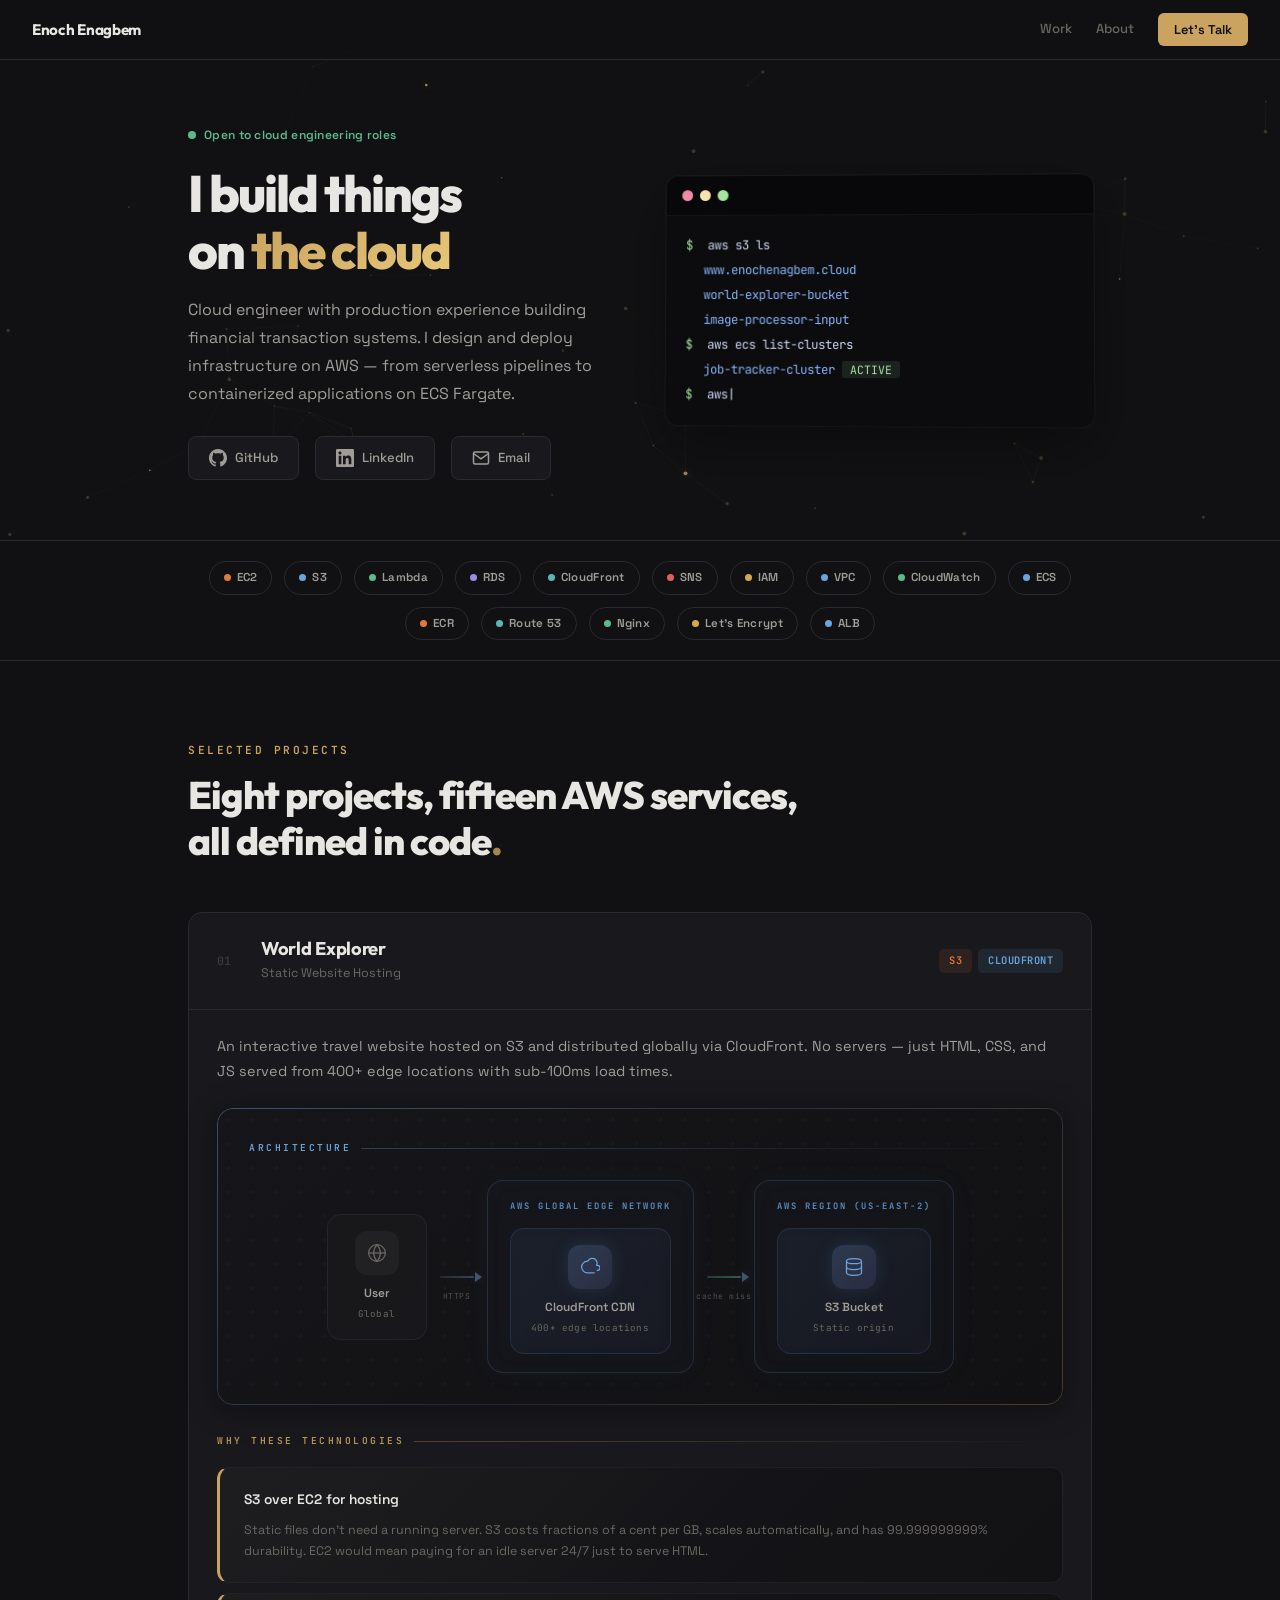
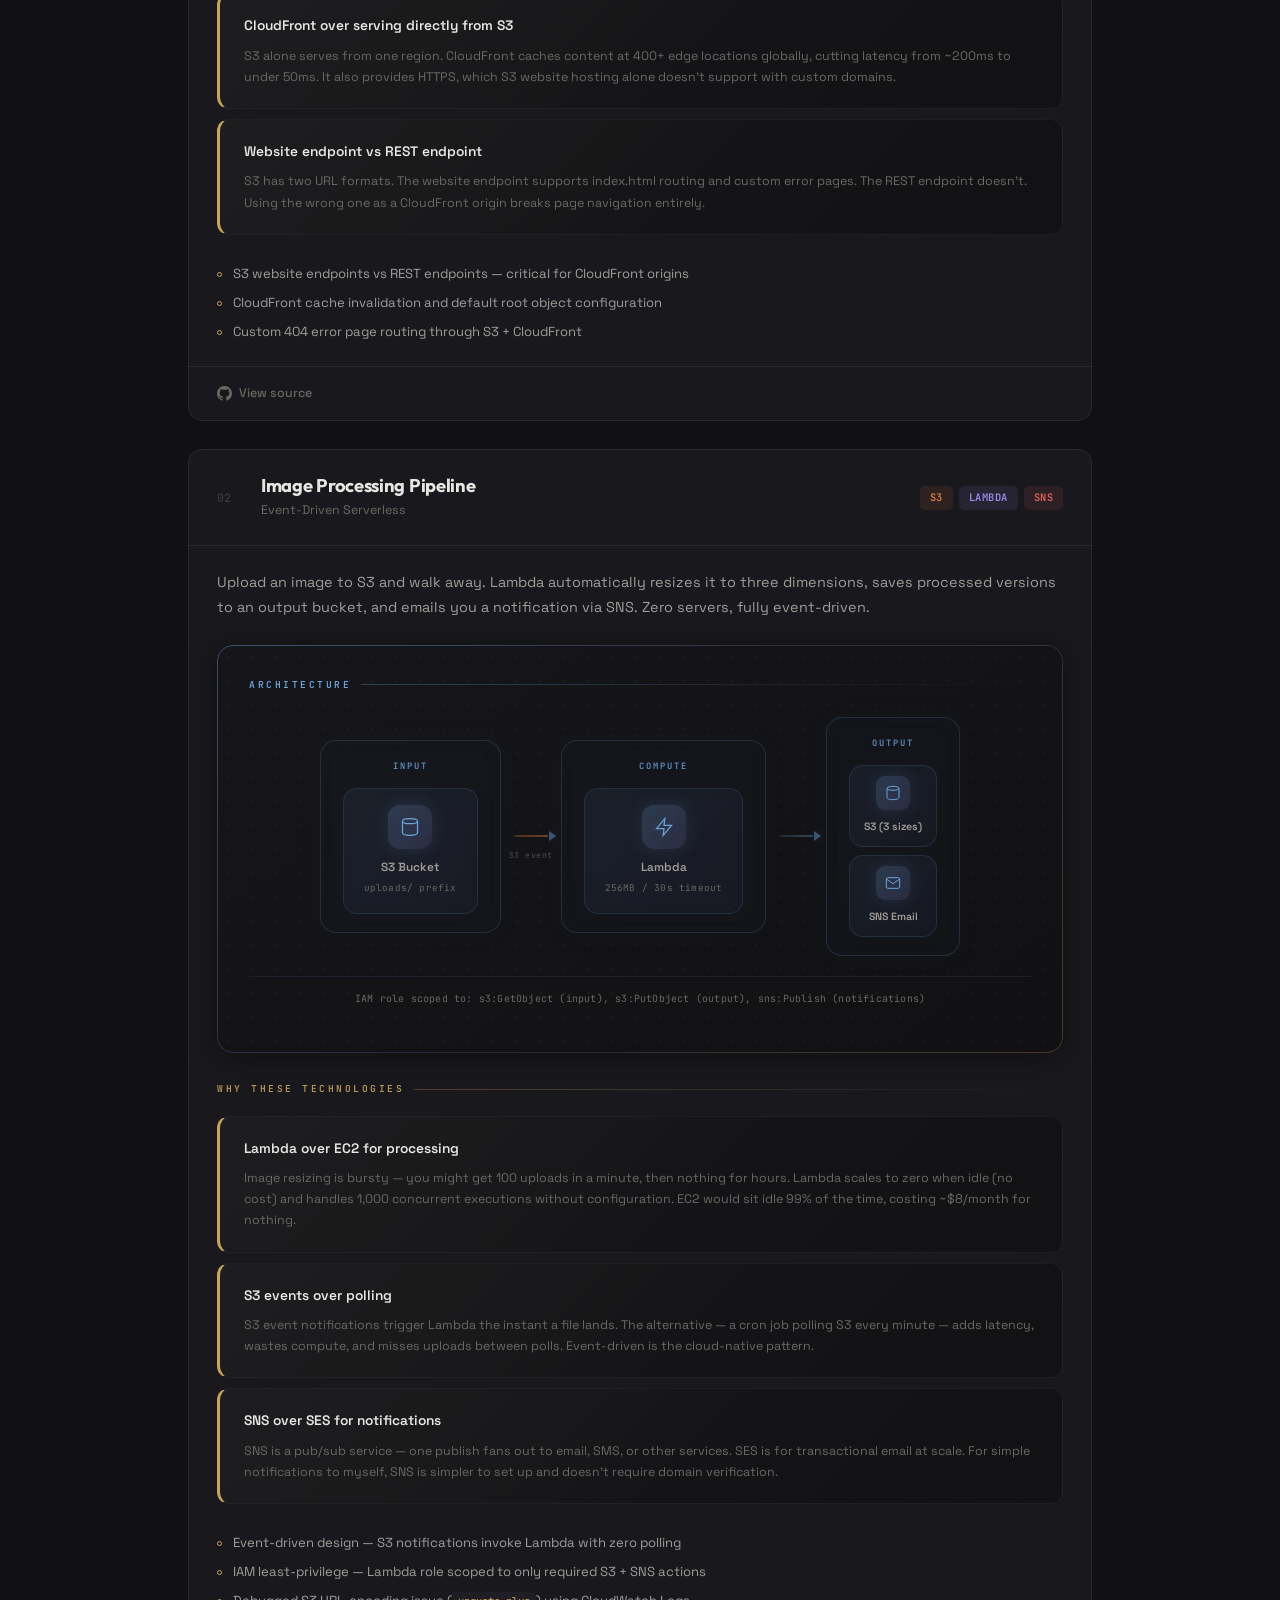
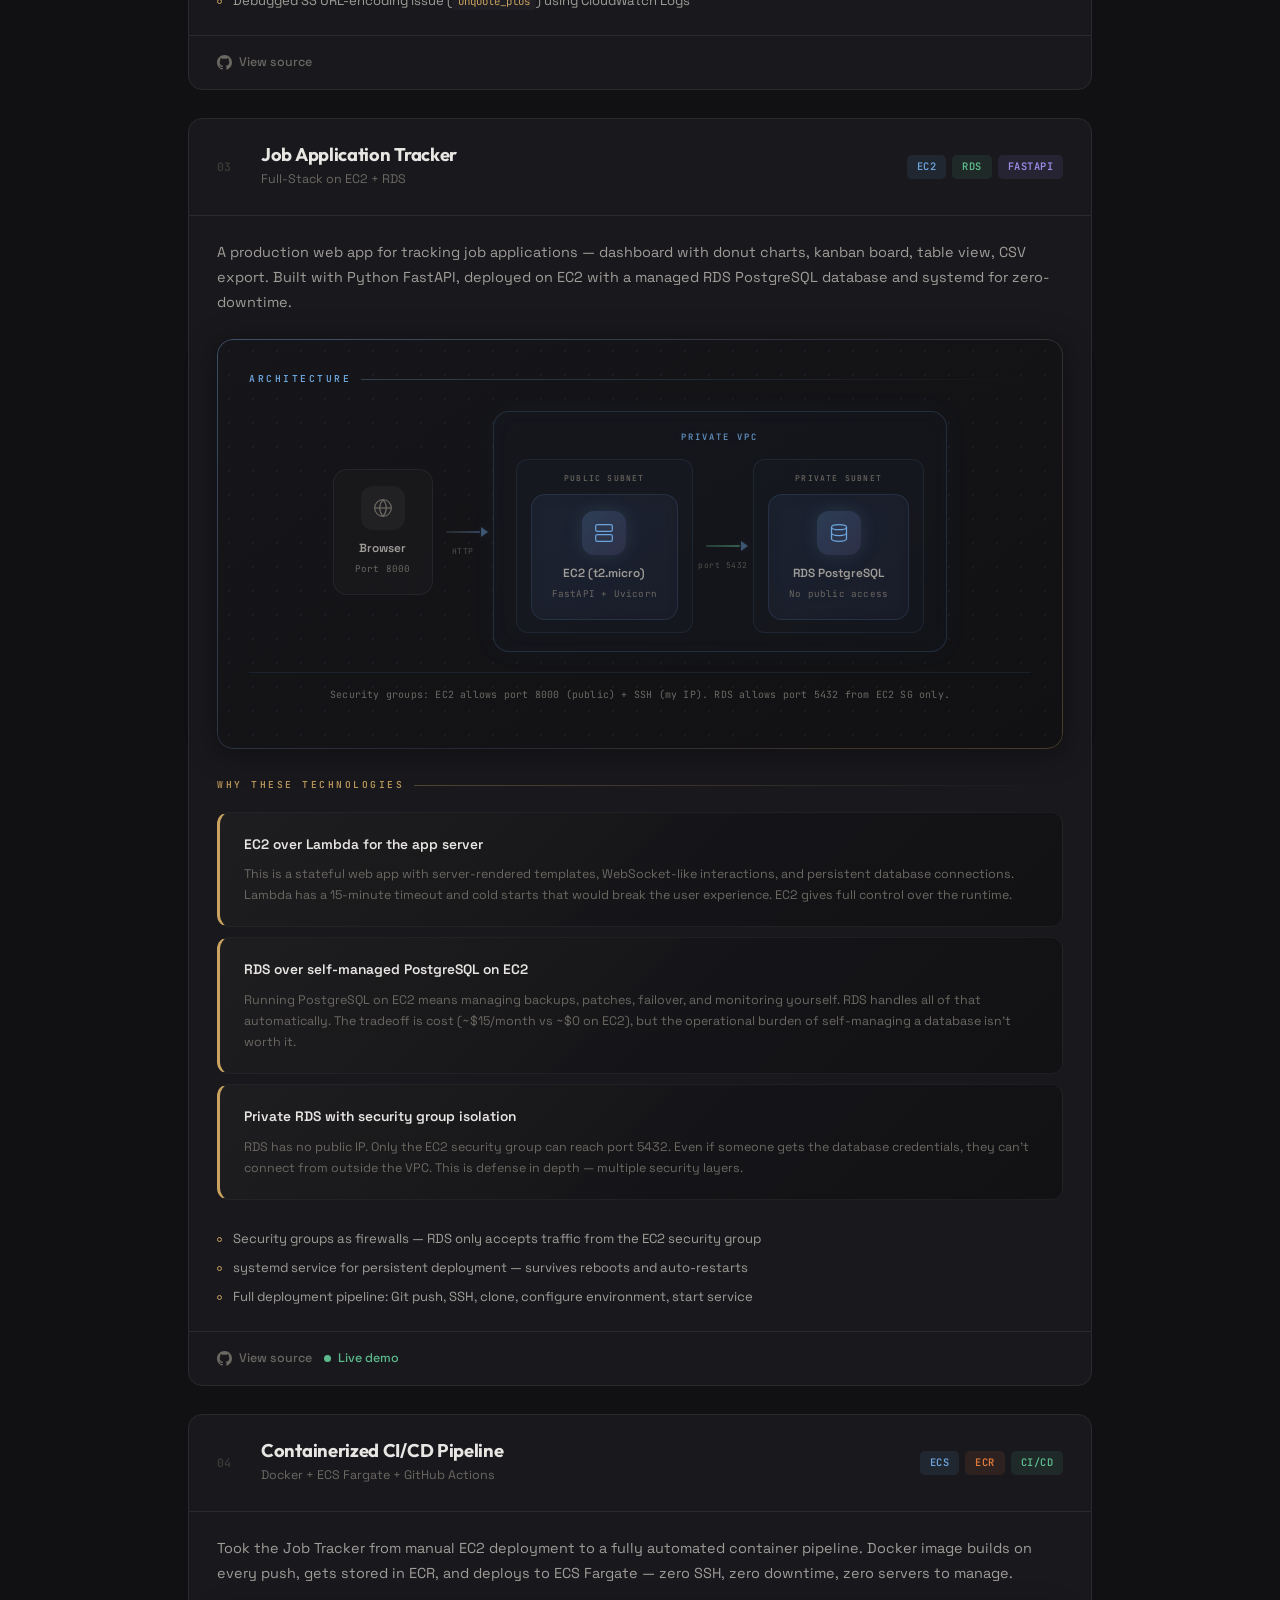
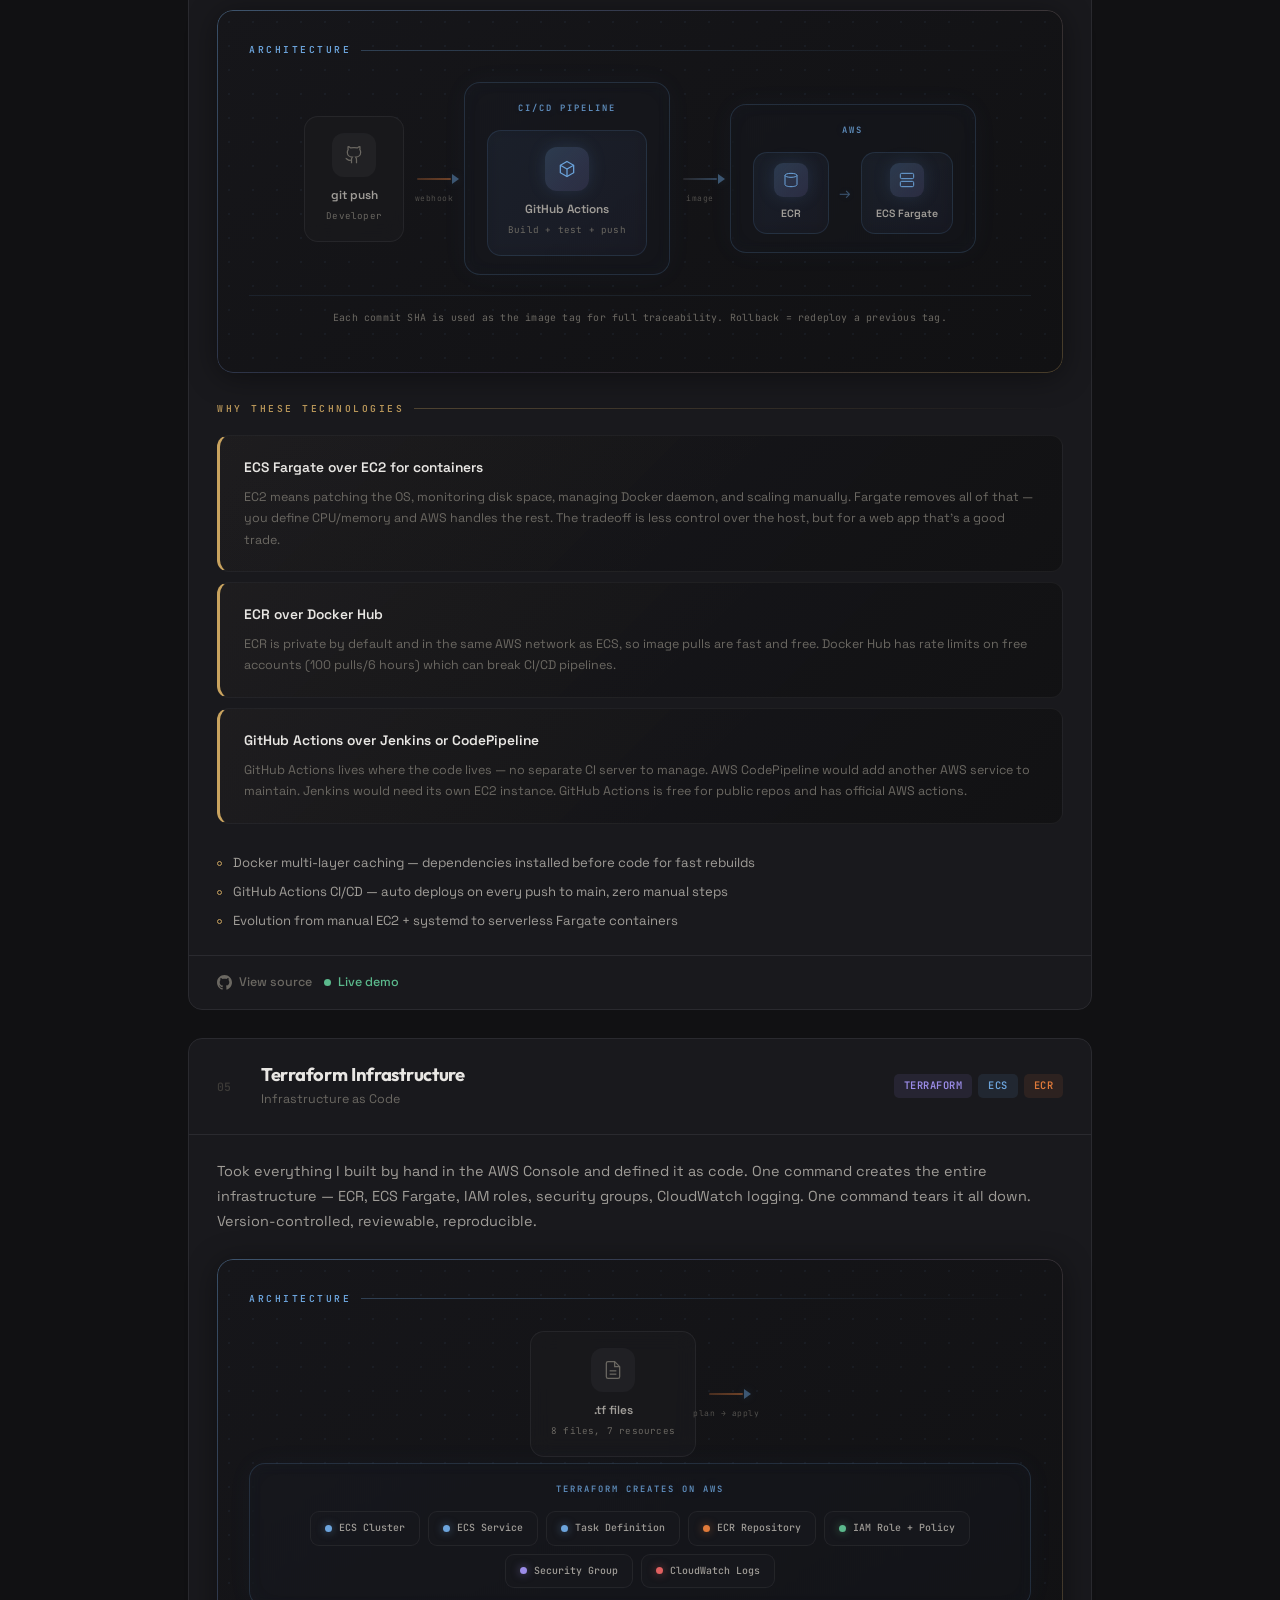
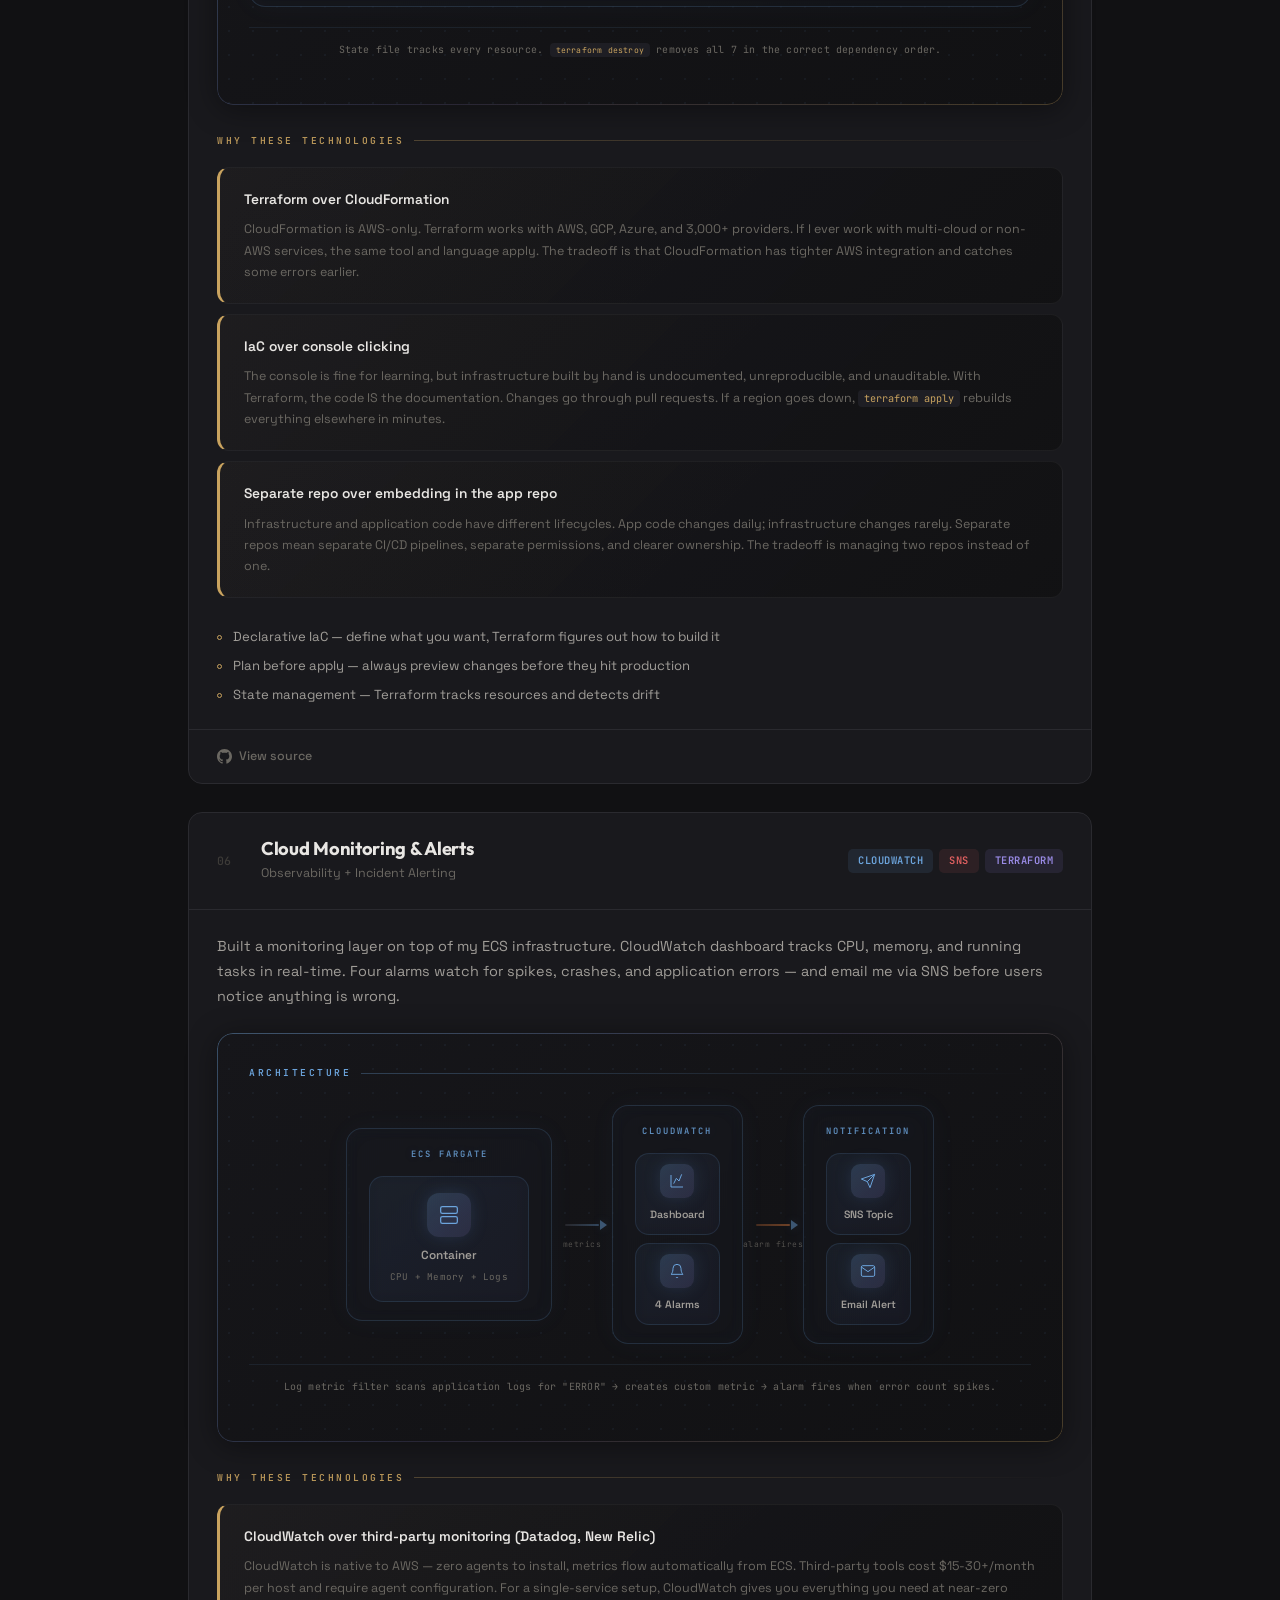
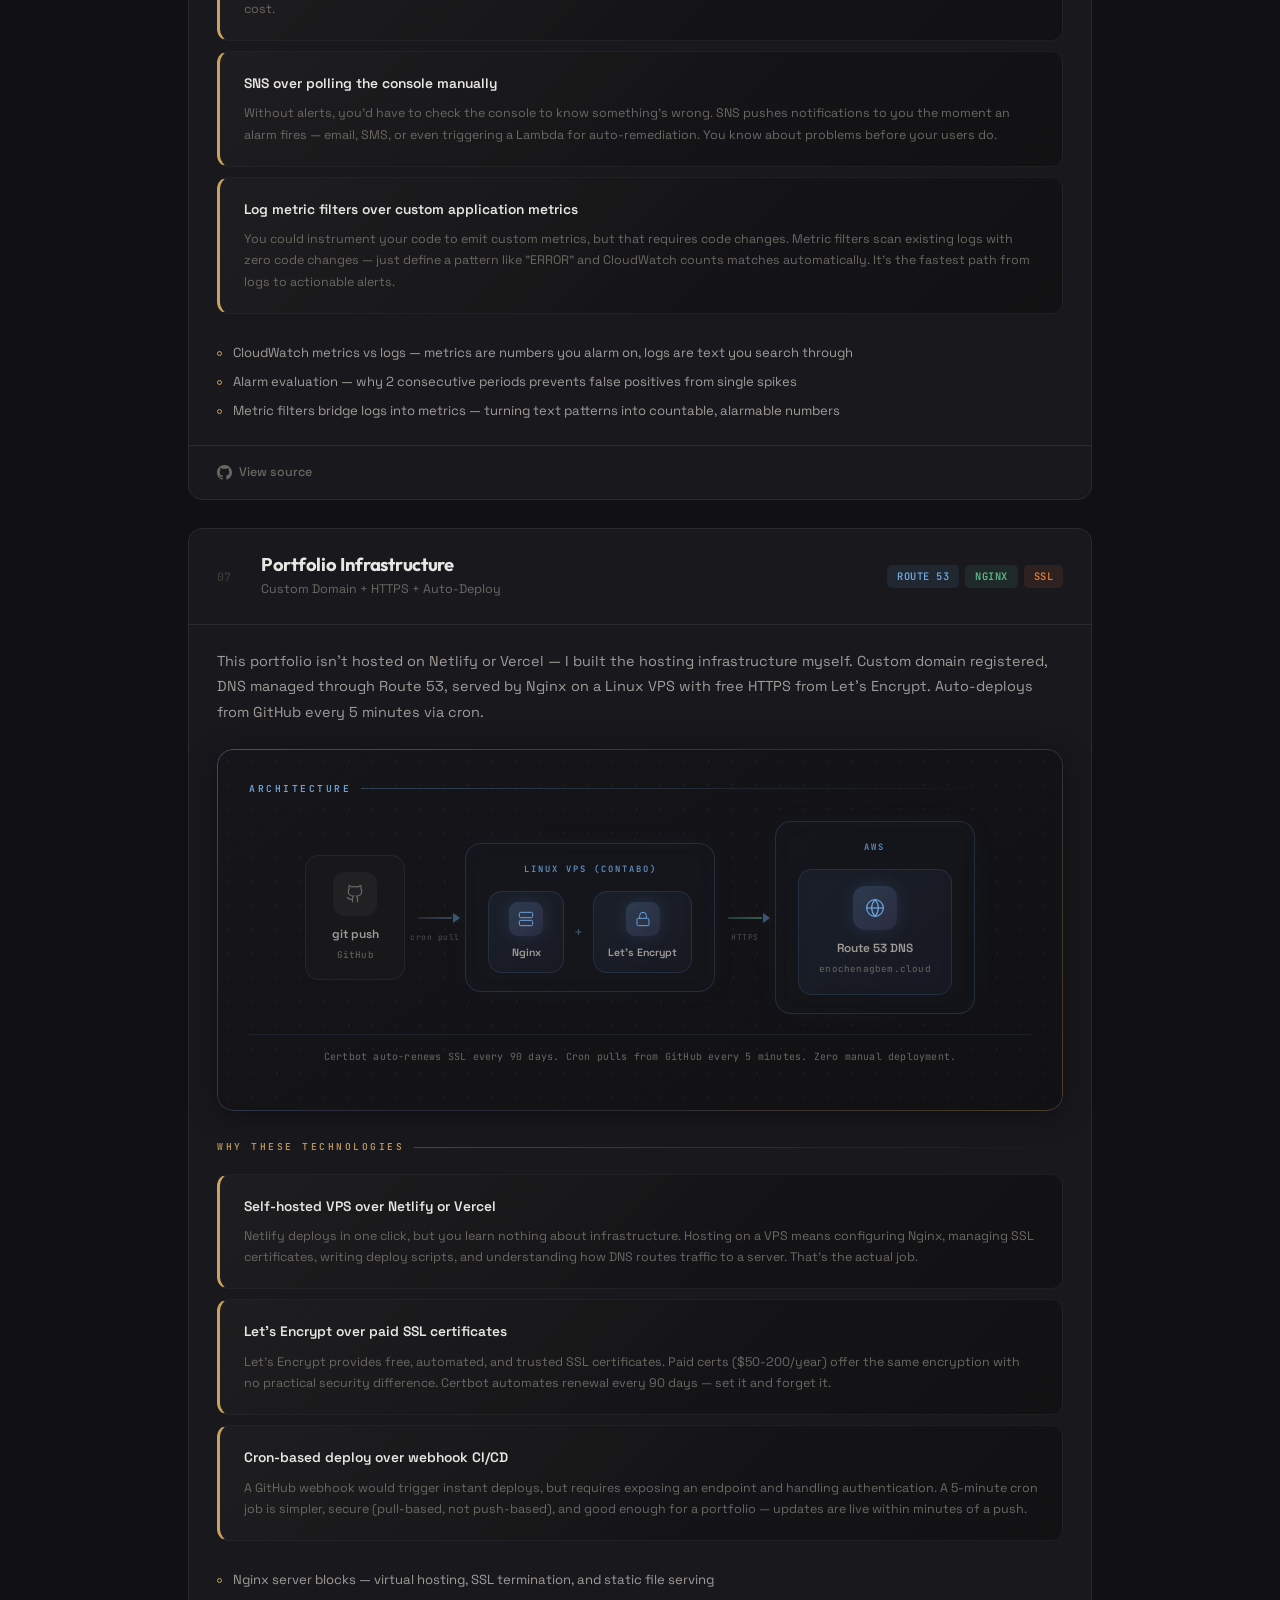
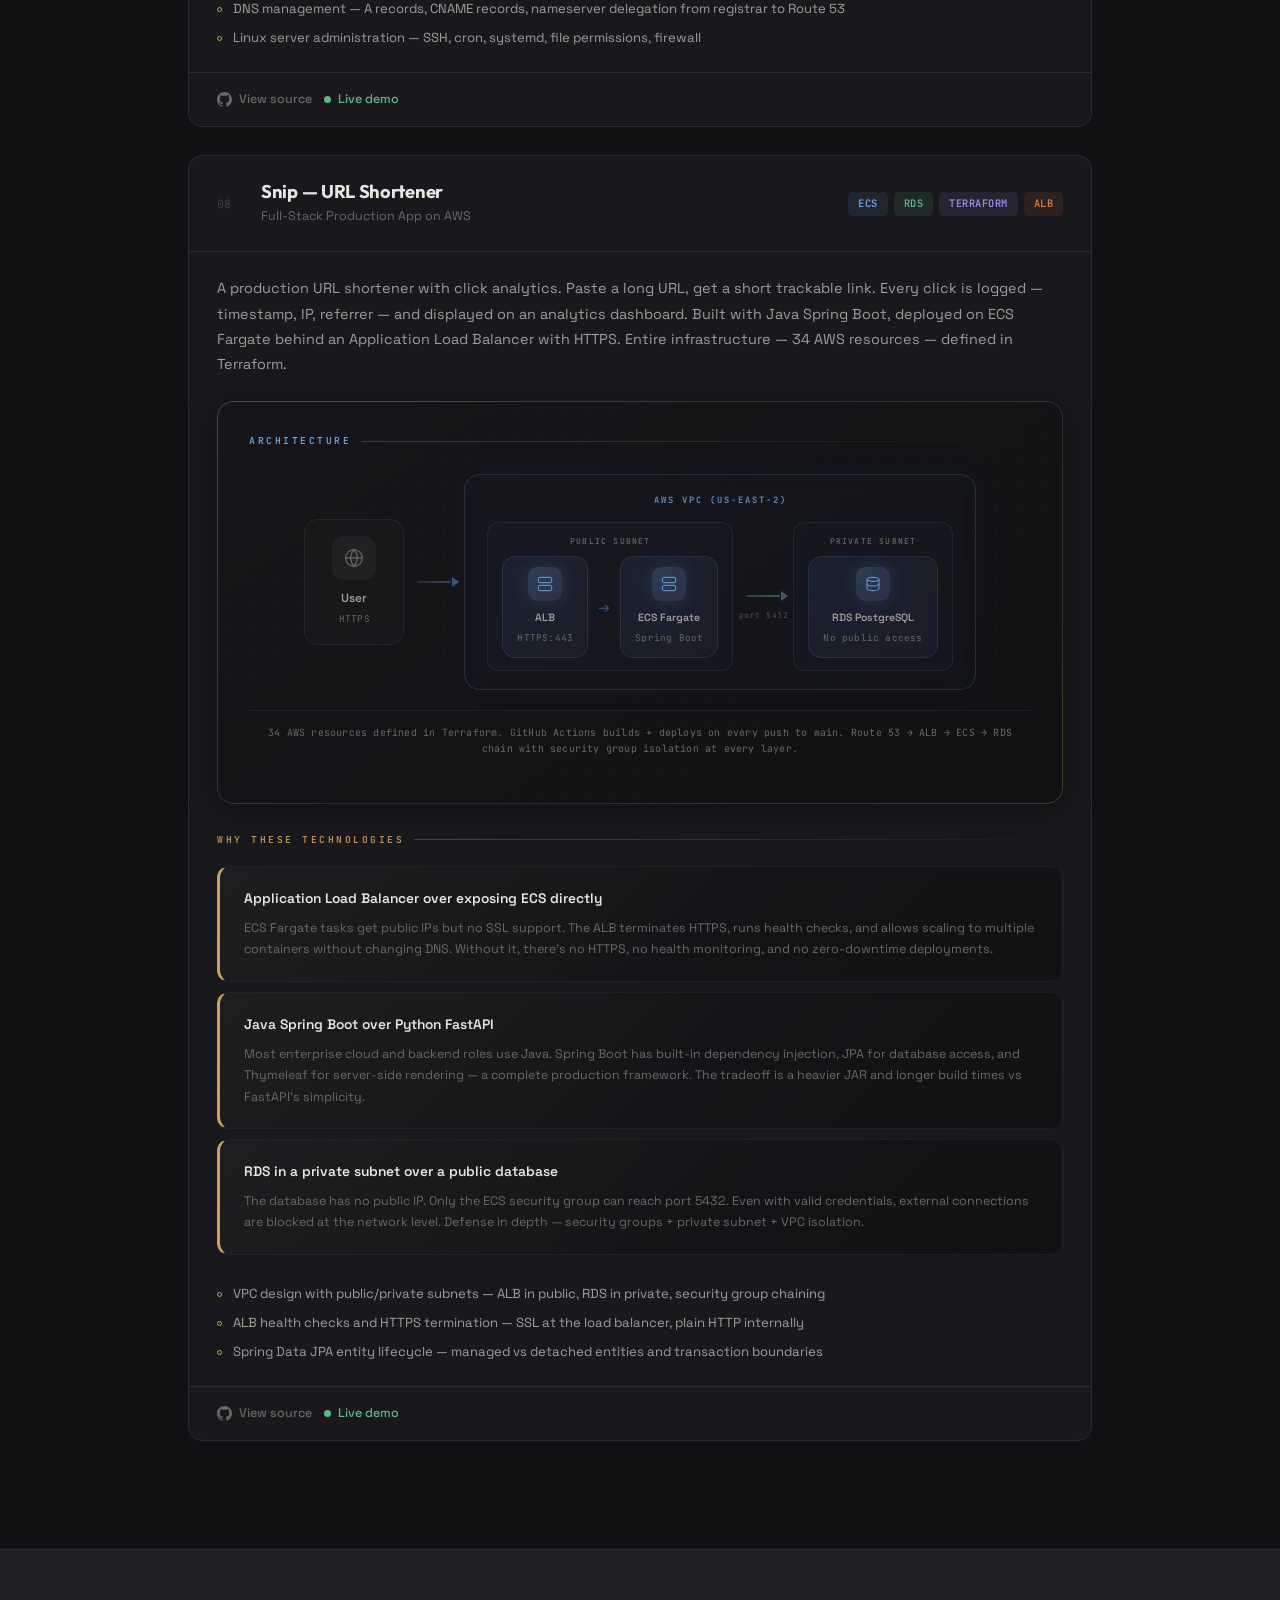
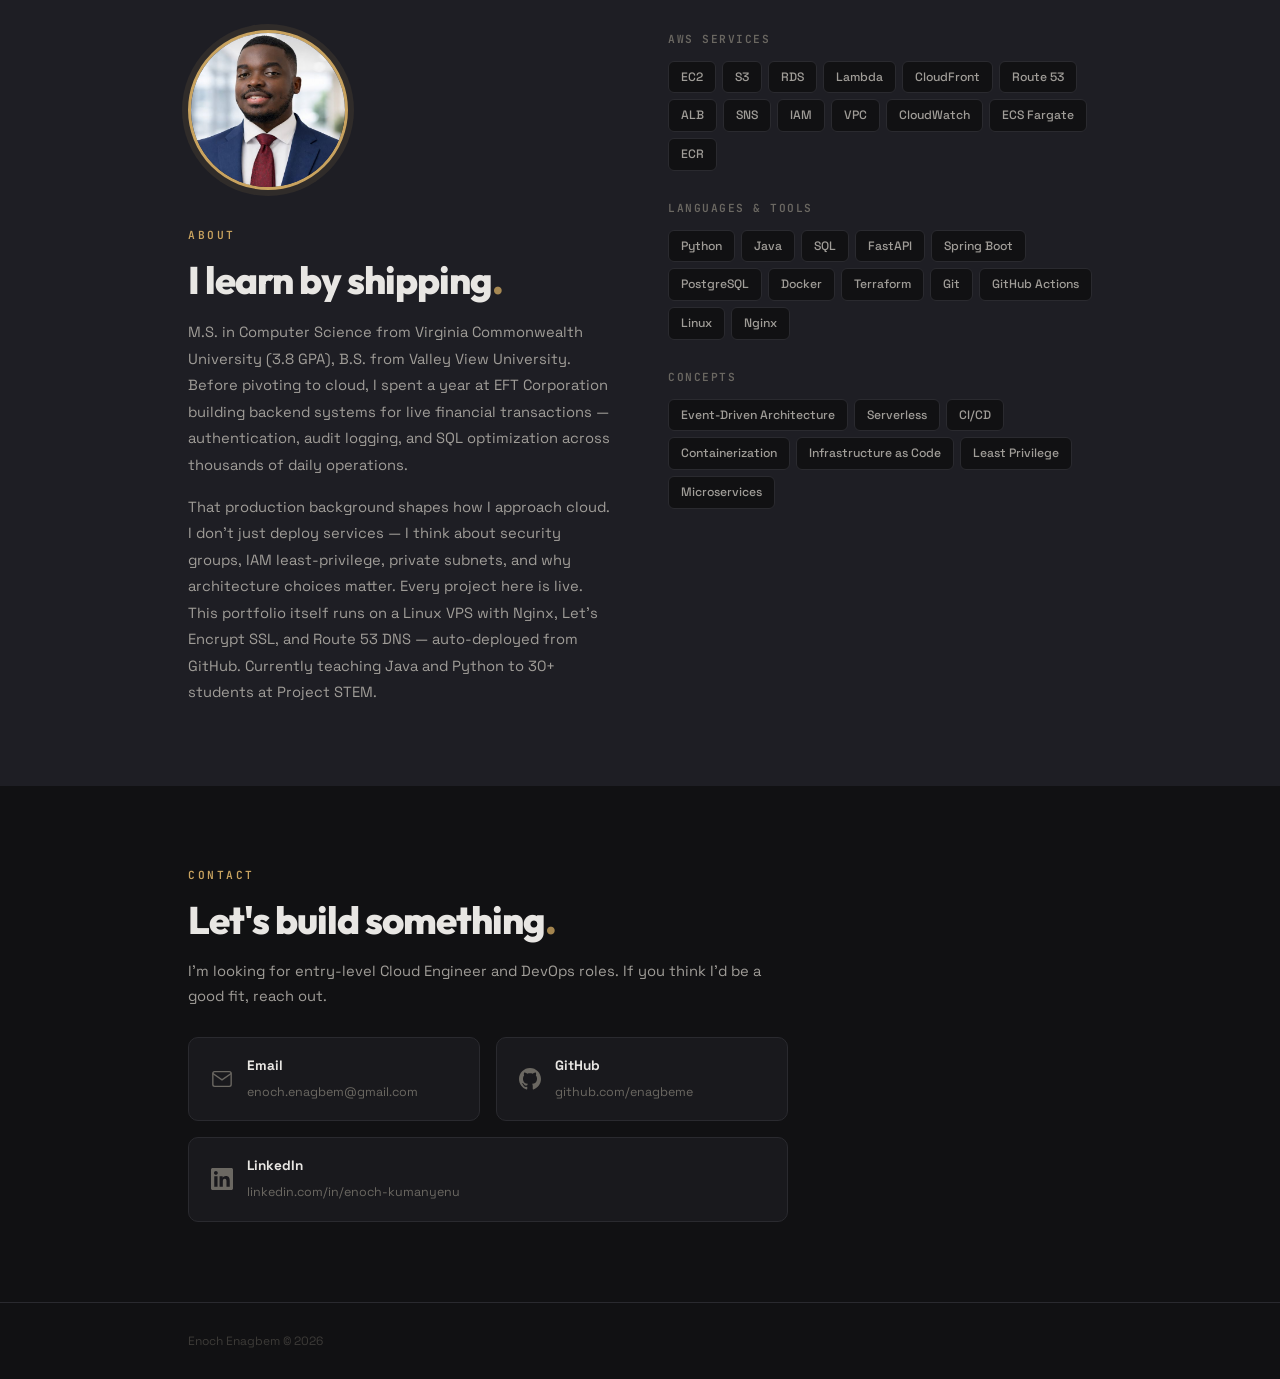
==== index.html @ d4c441e0 "Add Project 8: Snip URL Shortener with ALB, ECS, RDS, Terraform" ====
<!DOCTYPE html>
<html lang="en">
<head>
    <meta charset="UTF-8">
    <meta name="viewport" content="width=device-width, initial-scale=1.0">
    <title>Enoch Enagbem | Cloud Engineer</title>
    <link rel="preconnect" href="https://fonts.googleapis.com">
    <link href="https://fonts.googleapis.com/css2?family=Space+Grotesk:wght@400;500;600;700&family=Outfit:wght@300;400;500;600;700;800;900&family=JetBrains+Mono:wght@400;500&display=swap" rel="stylesheet">
    <link rel="stylesheet" href="css/style.css">
</head>
<body>

    <!-- Nav -->
    <nav class="nav">
        <a href="#" class="nav-name">Enoch Enagbem</a>
        <div class="nav-links">
            <a href="#work">Work</a>
            <a href="#about">About</a>
            <a href="#contact" class="nav-contact">Let's Talk</a>
        </div>
    </nav>

    <!-- Hero -->
    <section class="hero">
        <canvas id="particles"></canvas>
        <div class="hero-inner">
            <div class="hero-left">
                <div class="hero-tag">
                    <span class="pulse"></span>
                    Open to cloud engineering roles
                </div>
                <h1>I build things<br>on <span class="hero-accent">the cloud</span></h1>
                <p class="hero-desc">
                    Cloud engineer with production experience building financial
                    transaction systems. I design and deploy infrastructure on AWS —
                    from serverless pipelines to containerized applications on ECS Fargate.
                </p>
                <div class="hero-links">
                    <a href="https://github.com/enagbeme" target="_blank" class="hero-link">
                        <svg width="18" height="18" viewBox="0 0 24 24" fill="currentColor"><path d="M12 0c-6.626 0-12 5.373-12 12 0 5.302 3.438 9.8 8.207 11.387.599.111.793-.261.793-.577v-2.234c-3.338.726-4.033-1.416-4.033-1.416-.546-1.387-1.333-1.756-1.333-1.756-1.089-.745.083-.729.083-.729 1.205.084 1.839 1.237 1.839 1.237 1.07 1.834 2.807 1.304 3.492.997.107-.775.418-1.305.762-1.604-2.665-.305-5.467-1.334-5.467-5.931 0-1.311.469-2.381 1.236-3.221-.124-.303-.535-1.524.117-3.176 0 0 1.008-.322 3.301 1.23.957-.266 1.983-.399 3.003-.404 1.02.005 2.047.138 3.006.404 2.291-1.552 3.297-1.23 3.297-1.23.653 1.653.242 2.874.118 3.176.77.84 1.235 1.911 1.235 3.221 0 4.609-2.807 5.624-5.479 5.921.43.372.823 1.102.823 2.222v3.293c0 .319.192.694.801.576 4.765-1.589 8.199-6.086 8.199-11.386 0-6.627-5.373-12-12-12z"/></svg>
                        GitHub
                    </a>
                    <a href="https://linkedin.com/in/enoch-kumanyenu" target="_blank" class="hero-link">
                        <svg width="18" height="18" viewBox="0 0 24 24" fill="currentColor"><path d="M20.447 20.452h-3.554v-5.569c0-1.328-.027-3.037-1.852-3.037-1.853 0-2.136 1.445-2.136 2.939v5.667H9.351V9h3.414v1.561h.046c.477-.9 1.637-1.85 3.37-1.85 3.601 0 4.267 2.37 4.267 5.455v6.286zM5.337 7.433c-1.144 0-2.063-.926-2.063-2.065 0-1.138.92-2.063 2.063-2.063 1.14 0 2.064.925 2.064 2.063 0 1.139-.925 2.065-2.064 2.065zm1.782 13.019H3.555V9h3.564v11.452zM22.225 0H1.771C.792 0 0 .774 0 1.729v20.542C0 23.227.792 24 1.771 24h20.451C23.2 24 24 23.227 24 22.271V1.729C24 .774 23.2 0 22.222 0h.003z"/></svg>
                        LinkedIn
                    </a>
                    <a href="mailto:enoch.enagbem@gmail.com" class="hero-link">
                        <svg width="18" height="18" viewBox="0 0 24 24" fill="none" stroke="currentColor" stroke-width="2"><path d="M4 4h16c1.1 0 2 .9 2 2v12c0 1.1-.9 2-2 2H4c-1.1 0-2-.9-2-2V6c0-1.1.9-2 2-2z"/><polyline points="22,6 12,13 2,6"/></svg>
                        Email
                    </a>
                </div>
            </div>
            <div class="hero-right">
                <div class="terminal">
                    <div class="terminal-dots">
                        <span></span><span></span><span></span>
                    </div>
                    <div class="terminal-body">
                        <div class="term-line"><span class="term-prompt">$</span> aws s3 ls</div>
                        <div class="term-line out">www.enochenagbem.cloud</div>
                        <div class="term-line out">world-explorer-bucket</div>
                        <div class="term-line out">image-processor-input</div>
                        <div class="term-line"><span class="term-prompt">$</span> aws ecs list-clusters</div>
                        <div class="term-line out">job-tracker-cluster <span class="term-ok">ACTIVE</span></div>
                        <div class="term-line"><span class="term-prompt">$</span> aws route53 list-hosted-zones</div>
                        <div class="term-line out">enochenagbem.cloud <span class="term-ok">2 records</span></div>
                        <div class="term-line"><span class="term-prompt">$</span> <span class="term-cursor">_</span></div>
                    </div>
                </div>
            </div>
        </div>
    </section>

    <!-- Services strip -->
    <section class="services-strip">
        <div class="strip-inner">
            <div class="service-pill"><span class="pill-dot pill-orange"></span>EC2</div>
            <div class="service-pill"><span class="pill-dot pill-blue"></span>S3</div>
            <div class="service-pill"><span class="pill-dot pill-green"></span>Lambda</div>
            <div class="service-pill"><span class="pill-dot pill-purple"></span>RDS</div>
            <div class="service-pill"><span class="pill-dot pill-teal"></span>CloudFront</div>
            <div class="service-pill"><span class="pill-dot pill-red"></span>SNS</div>
            <div class="service-pill"><span class="pill-dot pill-amber"></span>IAM</div>
            <div class="service-pill"><span class="pill-dot pill-blue"></span>VPC</div>
            <div class="service-pill"><span class="pill-dot pill-green"></span>CloudWatch</div>
            <div class="service-pill"><span class="pill-dot pill-blue"></span>ECS</div>
            <div class="service-pill"><span class="pill-dot pill-orange"></span>ECR</div>
            <div class="service-pill"><span class="pill-dot pill-teal"></span>Route 53</div>
            <div class="service-pill"><span class="pill-dot pill-green"></span>Nginx</div>
            <div class="service-pill"><span class="pill-dot pill-amber"></span>Let's Encrypt</div>
            <div class="service-pill"><span class="pill-dot pill-blue"></span>ALB</div>
        </div>
    </section>

    <!-- Projects -->
    <section class="projects" id="work">
        <div class="container">
            <span class="overline">Selected Projects</span>
            <h2 class="sec-heading">Eight projects, fifteen AWS services,<br>all defined in code<span class="heading-dot">.</span></h2>

            <!-- Project 1 -->
            <article class="project">
                <div class="project-header">
                    <div class="project-num">01</div>
                    <div class="project-meta">
                        <h3>World Explorer</h3>
                        <p class="project-type">Static Website Hosting</p>
                    </div>
                    <div class="project-badges">
                        <span class="badge badge-orange">S3</span>
                        <span class="badge badge-blue">CloudFront</span>
                    </div>
                </div>
                <div class="project-body">
                    <p>An interactive travel website hosted on S3 and distributed globally via CloudFront. No servers — just HTML, CSS, and JS served from 400+ edge locations with sub-100ms load times.</p>
                    <div class="arch-box">
                        <div class="arch-label">Architecture</div>
                        <div class="arch-diagram">
                            <div class="arch-row">
                                <div class="arch-step">
                                    <div class="step-icon"><svg width="20" height="20" viewBox="0 0 24 24" fill="none" stroke="currentColor" stroke-width="1.5"><circle cx="12" cy="12" r="10"/><line x1="2" y1="12" x2="22" y2="12"/><path d="M12 2a15.3 15.3 0 014 10 15.3 15.3 0 01-4 10 15.3 15.3 0 01-4-10 15.3 15.3 0 014-10z"/></svg></div>
                                    <span>User</span>
                                    <small>Global</small>
                                </div>
                                <div class="arch-connector"><div class="connector-line"></div><div class="connector-arrow"></div><span class="connector-label">HTTPS</span></div>
                                <div class="arch-zone">
                                    <div class="zone-label">AWS Global Edge Network</div>
                                    <div class="arch-step step-aws">
                                        <div class="step-icon"><svg width="20" height="20" viewBox="0 0 24 24" fill="none" stroke="currentColor" stroke-width="1.5"><path d="M17.5 19H9a7 7 0 110-14h.5"/><path d="M9.5 5A5.5 5.5 0 0120 9.5V10h1a3 3 0 010 6h-1"/></svg></div>
                                        <span>CloudFront CDN</span>
                                        <small>400+ edge locations</small>
                                    </div>
                                </div>
                                <div class="arch-connector"><div class="connector-line connector-private"></div><div class="connector-arrow"></div><span class="connector-label">cache miss</span></div>
                                <div class="arch-zone">
                                    <div class="zone-label">AWS Region (us-east-2)</div>
                                    <div class="arch-step step-aws">
                                        <div class="step-icon"><svg width="20" height="20" viewBox="0 0 24 24" fill="none" stroke="currentColor" stroke-width="1.5"><ellipse cx="12" cy="5" rx="9" ry="3"/><path d="M21 12c0 1.66-4 3-9 3s-9-1.34-9-3"/><path d="M3 5v14c0 1.66 4 3 9 3s9-1.34 9-3V5"/></svg></div>
                                        <span>S3 Bucket</span>
                                        <small>Static origin</small>
                                    </div>
                                </div>
                            </div>
                        </div>
                    </div>
                    <div class="decisions">
                        <div class="decisions-label">Why these technologies</div>
                        <div class="decision">
                            <strong>S3 over EC2 for hosting</strong>
                            <p>Static files don't need a running server. S3 costs fractions of a cent per GB, scales automatically, and has 99.999999999% durability. EC2 would mean paying for an idle server 24/7 just to serve HTML.</p>
                        </div>
                        <div class="decision">
                            <strong>CloudFront over serving directly from S3</strong>
                            <p>S3 alone serves from one region. CloudFront caches content at 400+ edge locations globally, cutting latency from ~200ms to under 50ms. It also provides HTTPS, which S3 website hosting alone doesn't support with custom domains.</p>
                        </div>
                        <div class="decision">
                            <strong>Website endpoint vs REST endpoint</strong>
                            <p>S3 has two URL formats. The website endpoint supports index.html routing and custom error pages. The REST endpoint doesn't. Using the wrong one as a CloudFront origin breaks page navigation entirely.</p>
                        </div>
                    </div>
                    <div class="learnings">
                        <div class="learning">S3 website endpoints vs REST endpoints — critical for CloudFront origins</div>
                        <div class="learning">CloudFront cache invalidation and default root object configuration</div>
                        <div class="learning">Custom 404 error page routing through S3 + CloudFront</div>
                    </div>
                </div>
                <div class="project-footer">
                    <a href="https://github.com/enagbeme/world-explorer" target="_blank" class="proj-link">
                        <svg width="15" height="15" viewBox="0 0 24 24" fill="currentColor"><path d="M12 0c-6.626 0-12 5.373-12 12 0 5.302 3.438 9.8 8.207 11.387.599.111.793-.261.793-.577v-2.234c-3.338.726-4.033-1.416-4.033-1.416-.546-1.387-1.333-1.756-1.333-1.756-1.089-.745.083-.729.083-.729 1.205.084 1.839 1.237 1.839 1.237 1.07 1.834 2.807 1.304 3.492.997.107-.775.418-1.305.762-1.604-2.665-.305-5.467-1.334-5.467-5.931 0-1.311.469-2.381 1.236-3.221-.124-.303-.535-1.524.117-3.176 0 0 1.008-.322 3.301 1.23.957-.266 1.983-.399 3.003-.404 1.02.005 2.047.138 3.006.404 2.291-1.552 3.297-1.23 3.297-1.23.653 1.653.242 2.874.118 3.176.77.84 1.235 1.911 1.235 3.221 0 4.609-2.807 5.624-5.479 5.921.43.372.823 1.102.823 2.222v3.293c0 .319.192.694.801.576 4.765-1.589 8.199-6.086 8.199-11.386 0-6.627-5.373-12-12-12z"/></svg>
                        View source
                    </a>
                </div>
            </article>

            <!-- Project 2 -->
            <article class="project">
                <div class="project-header">
                    <div class="project-num">02</div>
                    <div class="project-meta">
                        <h3>Image Processing Pipeline</h3>
                        <p class="project-type">Event-Driven Serverless</p>
                    </div>
                    <div class="project-badges">
                        <span class="badge badge-orange">S3</span>
                        <span class="badge badge-purple">Lambda</span>
                        <span class="badge badge-red">SNS</span>
                    </div>
                </div>
                <div class="project-body">
                    <p>Upload an image to S3 and walk away. Lambda automatically resizes it to three dimensions, saves processed versions to an output bucket, and emails you a notification via SNS. Zero servers, fully event-driven.</p>
                    <div class="arch-box">
                        <div class="arch-label">Architecture</div>
                        <div class="arch-diagram">
                            <div class="arch-row">
                                <div class="arch-zone">
                                    <div class="zone-label">Input</div>
                                    <div class="arch-step step-aws">
                                        <div class="step-icon"><svg width="20" height="20" viewBox="0 0 24 24" fill="none" stroke="currentColor" stroke-width="1.5"><ellipse cx="12" cy="5" rx="9" ry="3"/><path d="M3 5v14c0 1.66 4 3 9 3s9-1.34 9-3V5"/></svg></div>
                                        <span>S3 Bucket</span>
                                        <small>uploads/ prefix</small>
                                    </div>
                                </div>
                                <div class="arch-connector"><div class="connector-line connector-event"></div><div class="connector-arrow"></div><span class="connector-label">S3 event</span></div>
                                <div class="arch-zone">
                                    <div class="zone-label">Compute</div>
                                    <div class="arch-step step-aws">
                                        <div class="step-icon"><svg width="20" height="20" viewBox="0 0 24 24" fill="none" stroke="currentColor" stroke-width="1.5"><polygon points="13 2 3 14 12 14 11 22 21 10 12 10 13 2"/></svg></div>
                                        <span>Lambda</span>
                                        <small>256MB / 30s timeout</small>
                                    </div>
                                </div>
                                <div class="arch-connector"><div class="connector-line"></div><div class="connector-arrow"></div></div>
                                <div class="arch-zone">
                                    <div class="zone-label">Output</div>
                                    <div class="arch-step-split">
                                        <div class="arch-step step-aws mini">
                                            <div class="step-icon"><svg width="16" height="16" viewBox="0 0 24 24" fill="none" stroke="currentColor" stroke-width="1.5"><ellipse cx="12" cy="5" rx="9" ry="3"/><path d="M3 5v14c0 1.66 4 3 9 3s9-1.34 9-3V5"/></svg></div>
                                            <span>S3 (3 sizes)</span>
                                        </div>
                                        <div class="arch-step step-aws mini">
                                            <div class="step-icon"><svg width="16" height="16" viewBox="0 0 24 24" fill="none" stroke="currentColor" stroke-width="1.5"><path d="M4 4h16c1.1 0 2 .9 2 2v12c0 1.1-.9 2-2 2H4c-1.1 0-2-.9-2-2V6c0-1.1.9-2 2-2z"/><polyline points="22,6 12,13 2,6"/></svg></div>
                                            <span>SNS Email</span>
                                        </div>
                                    </div>
                                </div>
                            </div>
                            <div class="arch-note">IAM role scoped to: s3:GetObject (input), s3:PutObject (output), sns:Publish (notifications)</div>
                        </div>
                    </div>
                    <div class="decisions">
                        <div class="decisions-label">Why these technologies</div>
                        <div class="decision">
                            <strong>Lambda over EC2 for processing</strong>
                            <p>Image resizing is bursty — you might get 100 uploads in a minute, then nothing for hours. Lambda scales to zero when idle (no cost) and handles 1,000 concurrent executions without configuration. EC2 would sit idle 99% of the time, costing ~$8/month for nothing.</p>
                        </div>
                        <div class="decision">
                            <strong>S3 events over polling</strong>
                            <p>S3 event notifications trigger Lambda the instant a file lands. The alternative — a cron job polling S3 every minute — adds latency, wastes compute, and misses uploads between polls. Event-driven is the cloud-native pattern.</p>
                        </div>
                        <div class="decision">
                            <strong>SNS over SES for notifications</strong>
                            <p>SNS is a pub/sub service — one publish fans out to email, SMS, or other services. SES is for transactional email at scale. For simple notifications to myself, SNS is simpler to set up and doesn't require domain verification.</p>
                        </div>
                    </div>
                    <div class="learnings">
                        <div class="learning">Event-driven design — S3 notifications invoke Lambda with zero polling</div>
                        <div class="learning">IAM least-privilege — Lambda role scoped to only required S3 + SNS actions</div>
                        <div class="learning">Debugged S3 URL-encoding issue (<code>unquote_plus</code>) using CloudWatch Logs</div>
                    </div>
                </div>
                <div class="project-footer">
                    <a href="https://github.com/enagbeme/lambda-image-processor" target="_blank" class="proj-link">
                        <svg width="15" height="15" viewBox="0 0 24 24" fill="currentColor"><path d="M12 0c-6.626 0-12 5.373-12 12 0 5.302 3.438 9.8 8.207 11.387.599.111.793-.261.793-.577v-2.234c-3.338.726-4.033-1.416-4.033-1.416-.546-1.387-1.333-1.756-1.333-1.756-1.089-.745.083-.729.083-.729 1.205.084 1.839 1.237 1.839 1.237 1.07 1.834 2.807 1.304 3.492.997.107-.775.418-1.305.762-1.604-2.665-.305-5.467-1.334-5.467-5.931 0-1.311.469-2.381 1.236-3.221-.124-.303-.535-1.524.117-3.176 0 0 1.008-.322 3.301 1.23.957-.266 1.983-.399 3.003-.404 1.02.005 2.047.138 3.006.404 2.291-1.552 3.297-1.23 3.297-1.23.653 1.653.242 2.874.118 3.176.77.84 1.235 1.911 1.235 3.221 0 4.609-2.807 5.624-5.479 5.921.43.372.823 1.102.823 2.222v3.293c0 .319.192.694.801.576 4.765-1.589 8.199-6.086 8.199-11.386 0-6.627-5.373-12-12-12z"/></svg>
                        View source
                    </a>
                </div>
            </article>

            <!-- Project 3 -->
            <article class="project">
                <div class="project-header">
                    <div class="project-num">03</div>
                    <div class="project-meta">
                        <h3>Job Application Tracker</h3>
                        <p class="project-type">Full-Stack on EC2 + RDS</p>
                    </div>
                    <div class="project-badges">
                        <span class="badge badge-blue">EC2</span>
                        <span class="badge badge-green">RDS</span>
                        <span class="badge badge-purple">FastAPI</span>
                    </div>
                </div>
                <div class="project-body">
                    <p>A production web app for tracking job applications — dashboard with donut charts, kanban board, table view, CSV export. Built with Python FastAPI, deployed on EC2 with a managed RDS PostgreSQL database and systemd for zero-downtime.</p>
                    <div class="arch-box">
                        <div class="arch-label">Architecture</div>
                        <div class="arch-diagram">
                            <div class="arch-row">
                                <div class="arch-step">
                                    <div class="step-icon"><svg width="20" height="20" viewBox="0 0 24 24" fill="none" stroke="currentColor" stroke-width="1.5"><circle cx="12" cy="12" r="10"/><line x1="2" y1="12" x2="22" y2="12"/><path d="M12 2a15.3 15.3 0 014 10 15.3 15.3 0 01-4 10 15.3 15.3 0 01-4-10 15.3 15.3 0 014-10z"/></svg></div>
                                    <span>Browser</span>
                                    <small>Port 8000</small>
                                </div>
                                <div class="arch-connector"><div class="connector-line"></div><div class="connector-arrow"></div><span class="connector-label">HTTP</span></div>
                                <div class="arch-zone">
                                    <div class="zone-label">Private VPC</div>
                                    <div class="arch-zone-row">
                                        <div class="arch-zone-inner">
                                            <div class="zone-label-sm">Public Subnet</div>
                                            <div class="arch-step step-aws">
                                                <div class="step-icon"><svg width="20" height="20" viewBox="0 0 24 24" fill="none" stroke="currentColor" stroke-width="1.5"><rect x="2" y="2" width="20" height="8" rx="2"/><rect x="2" y="14" width="20" height="8" rx="2"/><line x1="6" y1="6" x2="6.01" y2="6"/><line x1="6" y1="18" x2="6.01" y2="18"/></svg></div>
                                                <span>EC2 (t2.micro)</span>
                                                <small>FastAPI + Uvicorn</small>
                                            </div>
                                        </div>
                                        <div class="arch-connector"><div class="connector-line connector-private"></div><div class="connector-arrow"></div><span class="connector-label">port 5432</span></div>
                                        <div class="arch-zone-inner">
                                            <div class="zone-label-sm">Private Subnet</div>
                                            <div class="arch-step step-aws">
                                                <div class="step-icon"><svg width="20" height="20" viewBox="0 0 24 24" fill="none" stroke="currentColor" stroke-width="1.5"><ellipse cx="12" cy="5" rx="9" ry="3"/><path d="M21 12c0 1.66-4 3-9 3s-9-1.34-9-3"/><path d="M3 5v14c0 1.66 4 3 9 3s9-1.34 9-3V5"/></svg></div>
                                                <span>RDS PostgreSQL</span>
                                                <small>No public access</small>
                                            </div>
                                        </div>
                                    </div>
                                </div>
                            </div>
                            <div class="arch-note">Security groups: EC2 allows port 8000 (public) + SSH (my IP). RDS allows port 5432 from EC2 SG only.</div>
                        </div>
                    </div>
                    <div class="decisions">
                        <div class="decisions-label">Why these technologies</div>
                        <div class="decision">
                            <strong>EC2 over Lambda for the app server</strong>
                            <p>This is a stateful web app with server-rendered templates, WebSocket-like interactions, and persistent database connections. Lambda has a 15-minute timeout and cold starts that would break the user experience. EC2 gives full control over the runtime.</p>
                        </div>
                        <div class="decision">
                            <strong>RDS over self-managed PostgreSQL on EC2</strong>
                            <p>Running PostgreSQL on EC2 means managing backups, patches, failover, and monitoring yourself. RDS handles all of that automatically. The tradeoff is cost (~$15/month vs ~$0 on EC2), but the operational burden of self-managing a database isn't worth it.</p>
                        </div>
                        <div class="decision">
                            <strong>Private RDS with security group isolation</strong>
                            <p>RDS has no public IP. Only the EC2 security group can reach port 5432. Even if someone gets the database credentials, they can't connect from outside the VPC. This is defense in depth — multiple security layers.</p>
                        </div>
                    </div>
                    <div class="learnings">
                        <div class="learning">Security groups as firewalls — RDS only accepts traffic from the EC2 security group</div>
                        <div class="learning">systemd service for persistent deployment — survives reboots and auto-restarts</div>
                        <div class="learning">Full deployment pipeline: Git push, SSH, clone, configure environment, start service</div>
                    </div>
                </div>
                <div class="project-footer">
                    <a href="https://github.com/enagbeme/job-tracker" target="_blank" class="proj-link">
                        <svg width="15" height="15" viewBox="0 0 24 24" fill="currentColor"><path d="M12 0c-6.626 0-12 5.373-12 12 0 5.302 3.438 9.8 8.207 11.387.599.111.793-.261.793-.577v-2.234c-3.338.726-4.033-1.416-4.033-1.416-.546-1.387-1.333-1.756-1.333-1.756-1.089-.745.083-.729.083-.729 1.205.084 1.839 1.237 1.839 1.237 1.07 1.834 2.807 1.304 3.492.997.107-.775.418-1.305.762-1.604-2.665-.305-5.467-1.334-5.467-5.931 0-1.311.469-2.381 1.236-3.221-.124-.303-.535-1.524.117-3.176 0 0 1.008-.322 3.301 1.23.957-.266 1.983-.399 3.003-.404 1.02.005 2.047.138 3.006.404 2.291-1.552 3.297-1.23 3.297-1.23.653 1.653.242 2.874.118 3.176.77.84 1.235 1.911 1.235 3.221 0 4.609-2.807 5.624-5.479 5.921.43.372.823 1.102.823 2.222v3.293c0 .319.192.694.801.576 4.765-1.589 8.199-6.086 8.199-11.386 0-6.627-5.373-12-12-12z"/></svg>
                        View source
                    </a>
                    <a href="http://3.16.124.86:8000" target="_blank" class="proj-link live">
                        <span class="live-dot"></span>
                        Live demo
                    </a>
                </div>
            </article>

            <!-- Project 4 -->
            <article class="project">
                <div class="project-header">
                    <div class="project-num">04</div>
                    <div class="project-meta">
                        <h3>Containerized CI/CD Pipeline</h3>
                        <p class="project-type">Docker + ECS Fargate + GitHub Actions</p>
                    </div>
                    <div class="project-badges">
                        <span class="badge badge-blue">ECS</span>
                        <span class="badge badge-orange">ECR</span>
                        <span class="badge badge-green">CI/CD</span>
                    </div>
                </div>
                <div class="project-body">
                    <p>Took the Job Tracker from manual EC2 deployment to a fully automated container pipeline. Docker image builds on every push, gets stored in ECR, and deploys to ECS Fargate — zero SSH, zero downtime, zero servers to manage.</p>
                    <div class="arch-box">
                        <div class="arch-label">Architecture</div>
                        <div class="arch-diagram">
                            <div class="arch-row">
                                <div class="arch-step">
                                    <div class="step-icon"><svg width="20" height="20" viewBox="0 0 24 24" fill="none" stroke="currentColor" stroke-width="1.5"><path d="M15 22v-4a4.8 4.8 0 00-1-3.5c3 0 6-2 6-5.5.08-1.25-.27-2.48-1-3.5.28-1.15.28-2.35 0-3.5 0 0-1 0-3 1.5-2.64-.5-5.36-.5-8 0C6 2 5 2 5 2c-.3 1.15-.3 2.35 0 3.5A5.403 5.403 0 004 9c0 3.5 3 5.5 6 5.5-.39.49-.68 1.05-.85 1.65S8.93 17.38 9 18v4"/><path d="M9 18c-4.51 2-5-2-7-2"/></svg></div>
                                    <span>git push</span>
                                    <small>Developer</small>
                                </div>
                                <div class="arch-connector"><div class="connector-line connector-event"></div><div class="connector-arrow"></div><span class="connector-label">webhook</span></div>
                                <div class="arch-zone">
                                    <div class="zone-label">CI/CD Pipeline</div>
                                    <div class="arch-step step-aws">
                                        <div class="step-icon"><svg width="20" height="20" viewBox="0 0 24 24" fill="none" stroke="currentColor" stroke-width="1.5"><path d="M12 3l8 4.5v9L12 21l-8-4.5v-9L12 3z"/><path d="M12 12l8-4.5"/><path d="M12 12v9"/><path d="M12 12L4 7.5"/></svg></div>
                                        <span>GitHub Actions</span>
                                        <small>Build + test + push</small>
                                    </div>
                                </div>
                                <div class="arch-connector"><div class="connector-line"></div><div class="connector-arrow"></div><span class="connector-label">image</span></div>
                                <div class="arch-zone">
                                    <div class="zone-label">AWS</div>
                                    <div class="arch-zone-row">
                                        <div class="arch-step step-aws mini">
                                            <div class="step-icon"><svg width="16" height="16" viewBox="0 0 24 24" fill="none" stroke="currentColor" stroke-width="1.5"><ellipse cx="12" cy="5" rx="9" ry="3"/><path d="M3 5v14c0 1.66 4 3 9 3s9-1.34 9-3V5"/></svg></div>
                                            <span>ECR</span>
                                        </div>
                                        <div class="arch-connector-sm">&#8594;</div>
                                        <div class="arch-step step-aws mini">
                                            <div class="step-icon"><svg width="16" height="16" viewBox="0 0 24 24" fill="none" stroke="currentColor" stroke-width="1.5"><rect x="2" y="2" width="20" height="8" rx="2"/><rect x="2" y="14" width="20" height="8" rx="2"/><line x1="6" y1="6" x2="6.01" y2="6"/><line x1="6" y1="18" x2="6.01" y2="18"/></svg></div>
                                            <span>ECS Fargate</span>
                                        </div>
                                    </div>
                                </div>
                            </div>
                            <div class="arch-note">Each commit SHA is used as the image tag for full traceability. Rollback = redeploy a previous tag.</div>
                        </div>
                    </div>
                    <div class="decisions">
                        <div class="decisions-label">Why these technologies</div>
                        <div class="decision">
                            <strong>ECS Fargate over EC2 for containers</strong>
                            <p>EC2 means patching the OS, monitoring disk space, managing Docker daemon, and scaling manually. Fargate removes all of that — you define CPU/memory and AWS handles the rest. The tradeoff is less control over the host, but for a web app that's a good trade.</p>
                        </div>
                        <div class="decision">
                            <strong>ECR over Docker Hub</strong>
                            <p>ECR is private by default and in the same AWS network as ECS, so image pulls are fast and free. Docker Hub has rate limits on free accounts (100 pulls/6 hours) which can break CI/CD pipelines.</p>
                        </div>
                        <div class="decision">
                            <strong>GitHub Actions over Jenkins or CodePipeline</strong>
                            <p>GitHub Actions lives where the code lives — no separate CI server to manage. AWS CodePipeline would add another AWS service to maintain. Jenkins would need its own EC2 instance. GitHub Actions is free for public repos and has official AWS actions.</p>
                        </div>
                    </div>
                    <div class="learnings">
                        <div class="learning">Docker multi-layer caching — dependencies installed before code for fast rebuilds</div>
                        <div class="learning">GitHub Actions CI/CD — auto deploys on every push to main, zero manual steps</div>
                        <div class="learning">Evolution from manual EC2 + systemd to serverless Fargate containers</div>
                    </div>
                </div>
                <div class="project-footer">
                    <a href="https://github.com/enagbeme/job-tracker" target="_blank" class="proj-link">
                        <svg width="15" height="15" viewBox="0 0 24 24" fill="currentColor"><path d="M12 0c-6.626 0-12 5.373-12 12 0 5.302 3.438 9.8 8.207 11.387.599.111.793-.261.793-.577v-2.234c-3.338.726-4.033-1.416-4.033-1.416-.546-1.387-1.333-1.756-1.333-1.756-1.089-.745.083-.729.083-.729 1.205.084 1.839 1.237 1.839 1.237 1.07 1.834 2.807 1.304 3.492.997.107-.775.418-1.305.762-1.604-2.665-.305-5.467-1.334-5.467-5.931 0-1.311.469-2.381 1.236-3.221-.124-.303-.535-1.524.117-3.176 0 0 1.008-.322 3.301 1.23.957-.266 1.983-.399 3.003-.404 1.02.005 2.047.138 3.006.404 2.291-1.552 3.297-1.23 3.297-1.23.653 1.653.242 2.874.118 3.176.77.84 1.235 1.911 1.235 3.221 0 4.609-2.807 5.624-5.479 5.921.43.372.823 1.102.823 2.222v3.293c0 .319.192.694.801.576 4.765-1.589 8.199-6.086 8.199-11.386 0-6.627-5.373-12-12-12z"/></svg>
                        View source
                    </a>
                    <a href="http://3.144.48.59:8000" target="_blank" class="proj-link live">
                        <span class="live-dot"></span>
                        Live demo
                    </a>
                </div>
            </article>

            <!-- Project 5 -->
            <article class="project">
                <div class="project-header">
                    <div class="project-num">05</div>
                    <div class="project-meta">
                        <h3>Terraform Infrastructure</h3>
                        <p class="project-type">Infrastructure as Code</p>
                    </div>
                    <div class="project-badges">
                        <span class="badge badge-purple">Terraform</span>
                        <span class="badge badge-blue">ECS</span>
                        <span class="badge badge-orange">ECR</span>
                    </div>
                </div>
                <div class="project-body">
                    <p>Took everything I built by hand in the AWS Console and defined it as code. One command creates the entire infrastructure — ECR, ECS Fargate, IAM roles, security groups, CloudWatch logging. One command tears it all down. Version-controlled, reviewable, reproducible.</p>
                    <div class="arch-box">
                        <div class="arch-label">Architecture</div>
                        <div class="arch-diagram">
                            <div class="arch-row">
                                <div class="arch-step">
                                    <div class="step-icon"><svg width="20" height="20" viewBox="0 0 24 24" fill="none" stroke="currentColor" stroke-width="1.5"><path d="M14 2H6a2 2 0 00-2 2v16a2 2 0 002 2h12a2 2 0 002-2V8z"/><polyline points="14 2 14 8 20 8"/><line x1="16" y1="13" x2="8" y2="13"/><line x1="16" y1="17" x2="8" y2="17"/></svg></div>
                                    <span>.tf files</span>
                                    <small>8 files, 7 resources</small>
                                </div>
                                <div class="arch-connector"><div class="connector-line connector-event"></div><div class="connector-arrow"></div><span class="connector-label">plan &rarr; apply</span></div>
                                <div class="arch-zone">
                                    <div class="zone-label">Terraform creates on AWS</div>
                                    <div class="arch-resource-grid">
                                        <div class="resource-item"><span class="resource-dot resource-blue"></span>ECS Cluster</div>
                                        <div class="resource-item"><span class="resource-dot resource-blue"></span>ECS Service</div>
                                        <div class="resource-item"><span class="resource-dot resource-blue"></span>Task Definition</div>
                                        <div class="resource-item"><span class="resource-dot resource-orange"></span>ECR Repository</div>
                                        <div class="resource-item"><span class="resource-dot resource-green"></span>IAM Role + Policy</div>
                                        <div class="resource-item"><span class="resource-dot resource-purple"></span>Security Group</div>
                                        <div class="resource-item"><span class="resource-dot resource-red"></span>CloudWatch Logs</div>
                                    </div>
                                </div>
                            </div>
                            <div class="arch-note">State file tracks every resource. <code>terraform destroy</code> removes all 7 in the correct dependency order.</div>
                        </div>
                    </div>
                    <div class="decisions">
                        <div class="decisions-label">Why these technologies</div>
                        <div class="decision">
                            <strong>Terraform over CloudFormation</strong>
                            <p>CloudFormation is AWS-only. Terraform works with AWS, GCP, Azure, and 3,000+ providers. If I ever work with multi-cloud or non-AWS services, the same tool and language apply. The tradeoff is that CloudFormation has tighter AWS integration and catches some errors earlier.</p>
                        </div>
                        <div class="decision">
                            <strong>IaC over console clicking</strong>
                            <p>The console is fine for learning, but infrastructure built by hand is undocumented, unreproducible, and unauditable. With Terraform, the code IS the documentation. Changes go through pull requests. If a region goes down, <code>terraform apply</code> rebuilds everything elsewhere in minutes.</p>
                        </div>
                        <div class="decision">
                            <strong>Separate repo over embedding in the app repo</strong>
                            <p>Infrastructure and application code have different lifecycles. App code changes daily; infrastructure changes rarely. Separate repos mean separate CI/CD pipelines, separate permissions, and clearer ownership. The tradeoff is managing two repos instead of one.</p>
                        </div>
                    </div>
                    <div class="learnings">
                        <div class="learning">Declarative IaC — define what you want, Terraform figures out how to build it</div>
                        <div class="learning">Plan before apply — always preview changes before they hit production</div>
                        <div class="learning">State management — Terraform tracks resources and detects drift</div>
                    </div>
                </div>
                <div class="project-footer">
                    <a href="https://github.com/enagbeme/terraform-infra" target="_blank" class="proj-link">
                        <svg width="15" height="15" viewBox="0 0 24 24" fill="currentColor"><path d="M12 0c-6.626 0-12 5.373-12 12 0 5.302 3.438 9.8 8.207 11.387.599.111.793-.261.793-.577v-2.234c-3.338.726-4.033-1.416-4.033-1.416-.546-1.387-1.333-1.756-1.333-1.756-1.089-.745.083-.729.083-.729 1.205.084 1.839 1.237 1.839 1.237 1.07 1.834 2.807 1.304 3.492.997.107-.775.418-1.305.762-1.604-2.665-.305-5.467-1.334-5.467-5.931 0-1.311.469-2.381 1.236-3.221-.124-.303-.535-1.524.117-3.176 0 0 1.008-.322 3.301 1.23.957-.266 1.983-.399 3.003-.404 1.02.005 2.047.138 3.006.404 2.291-1.552 3.297-1.23 3.297-1.23.653 1.653.242 2.874.118 3.176.77.84 1.235 1.911 1.235 3.221 0 4.609-2.807 5.624-5.479 5.921.43.372.823 1.102.823 2.222v3.293c0 .319.192.694.801.576 4.765-1.589 8.199-6.086 8.199-11.386 0-6.627-5.373-12-12-12z"/></svg>
                        View source
                    </a>
                </div>
            </article>

            <!-- Project 6 -->
            <article class="project">
                <div class="project-header">
                    <div class="project-num">06</div>
                    <div class="project-meta">
                        <h3>Cloud Monitoring & Alerts</h3>
                        <p class="project-type">Observability + Incident Alerting</p>
                    </div>
                    <div class="project-badges">
                        <span class="badge badge-blue">CloudWatch</span>
                        <span class="badge badge-red">SNS</span>
                        <span class="badge badge-purple">Terraform</span>
                    </div>
                </div>
                <div class="project-body">
                    <p>Built a monitoring layer on top of my ECS infrastructure. CloudWatch dashboard tracks CPU, memory, and running tasks in real-time. Four alarms watch for spikes, crashes, and application errors — and email me via SNS before users notice anything is wrong.</p>
                    <div class="arch-box">
                        <div class="arch-label">Architecture</div>
                        <div class="arch-diagram">
                            <div class="arch-row">
                                <div class="arch-zone">
                                    <div class="zone-label">ECS Fargate</div>
                                    <div class="arch-step step-aws">
                                        <div class="step-icon"><svg width="20" height="20" viewBox="0 0 24 24" fill="none" stroke="currentColor" stroke-width="1.5"><rect x="2" y="2" width="20" height="8" rx="2"/><rect x="2" y="14" width="20" height="8" rx="2"/><line x1="6" y1="6" x2="6.01" y2="6"/><line x1="6" y1="18" x2="6.01" y2="18"/></svg></div>
                                        <span>Container</span>
                                        <small>CPU + Memory + Logs</small>
                                    </div>
                                </div>
                                <div class="arch-connector"><div class="connector-line"></div><div class="connector-arrow"></div><span class="connector-label">metrics</span></div>
                                <div class="arch-zone">
                                    <div class="zone-label">CloudWatch</div>
                                    <div class="arch-step-split">
                                        <div class="arch-step step-aws mini">
                                            <div class="step-icon"><svg width="16" height="16" viewBox="0 0 24 24" fill="none" stroke="currentColor" stroke-width="1.5"><path d="M3 3v18h18"/><path d="M7 16l4-8 4 4 4-10"/></svg></div>
                                            <span>Dashboard</span>
                                        </div>
                                        <div class="arch-step step-aws mini">
                                            <div class="step-icon"><svg width="16" height="16" viewBox="0 0 24 24" fill="none" stroke="currentColor" stroke-width="1.5"><path d="M18 8A6 6 0 006 8c0 7-3 9-3 9h18s-3-2-3-9"/><path d="M13.73 21a2 2 0 01-3.46 0"/></svg></div>
                                            <span>4 Alarms</span>
                                        </div>
                                    </div>
                                </div>
                                <div class="arch-connector"><div class="connector-line connector-event"></div><div class="connector-arrow"></div><span class="connector-label">alarm fires</span></div>
                                <div class="arch-zone">
                                    <div class="zone-label">Notification</div>
                                    <div class="arch-step-split">
                                        <div class="arch-step step-aws mini">
                                            <div class="step-icon"><svg width="16" height="16" viewBox="0 0 24 24" fill="none" stroke="currentColor" stroke-width="1.5"><path d="M22 2L11 13"/><path d="M22 2L15 22 11 13 2 9l20-7z"/></svg></div>
                                            <span>SNS Topic</span>
                                        </div>
                                        <div class="arch-step step-aws mini">
                                            <div class="step-icon"><svg width="16" height="16" viewBox="0 0 24 24" fill="none" stroke="currentColor" stroke-width="1.5"><path d="M4 4h16c1.1 0 2 .9 2 2v12c0 1.1-.9 2-2 2H4c-1.1 0-2-.9-2-2V6c0-1.1.9-2 2-2z"/><polyline points="22,6 12,13 2,6"/></svg></div>
                                            <span>Email Alert</span>
                                        </div>
                                    </div>
                                </div>
                            </div>
                            <div class="arch-note">Log metric filter scans application logs for "ERROR" → creates custom metric → alarm fires when error count spikes.</div>
                        </div>
                    </div>
                    <div class="decisions">
                        <div class="decisions-label">Why these technologies</div>
                        <div class="decision">
                            <strong>CloudWatch over third-party monitoring (Datadog, New Relic)</strong>
                            <p>CloudWatch is native to AWS — zero agents to install, metrics flow automatically from ECS. Third-party tools cost $15-30+/month per host and require agent configuration. For a single-service setup, CloudWatch gives you everything you need at near-zero cost.</p>
                        </div>
                        <div class="decision">
                            <strong>SNS over polling the console manually</strong>
                            <p>Without alerts, you'd have to check the console to know something's wrong. SNS pushes notifications to you the moment an alarm fires — email, SMS, or even triggering a Lambda for auto-remediation. You know about problems before your users do.</p>
                        </div>
                        <div class="decision">
                            <strong>Log metric filters over custom application metrics</strong>
                            <p>You could instrument your code to emit custom metrics, but that requires code changes. Metric filters scan existing logs with zero code changes — just define a pattern like "ERROR" and CloudWatch counts matches automatically. It's the fastest path from logs to actionable alerts.</p>
                        </div>
                    </div>
                    <div class="learnings">
                        <div class="learning">CloudWatch metrics vs logs — metrics are numbers you alarm on, logs are text you search through</div>
                        <div class="learning">Alarm evaluation — why 2 consecutive periods prevents false positives from single spikes</div>
                        <div class="learning">Metric filters bridge logs into metrics — turning text patterns into countable, alarmable numbers</div>
                    </div>
                </div>
                <div class="project-footer">
                    <a href="https://github.com/enagbeme/cloud-monitoring" target="_blank" class="proj-link">
                        <svg width="15" height="15" viewBox="0 0 24 24" fill="currentColor"><path d="M12 0c-6.626 0-12 5.373-12 12 0 5.302 3.438 9.8 8.207 11.387.599.111.793-.261.793-.577v-2.234c-3.338.726-4.033-1.416-4.033-1.416-.546-1.387-1.333-1.756-1.333-1.756-1.089-.745.083-.729.083-.729 1.205.084 1.839 1.237 1.839 1.237 1.07 1.834 2.807 1.304 3.492.997.107-.775.418-1.305.762-1.604-2.665-.305-5.467-1.334-5.467-5.931 0-1.311.469-2.381 1.236-3.221-.124-.303-.535-1.524.117-3.176 0 0 1.008-.322 3.301 1.23.957-.266 1.983-.399 3.003-.404 1.02.005 2.047.138 3.006.404 2.291-1.552 3.297-1.23 3.297-1.23.653 1.653.242 2.874.118 3.176.77.84 1.235 1.911 1.235 3.221 0 4.609-2.807 5.624-5.479 5.921.43.372.823 1.102.823 2.222v3.293c0 .319.192.694.801.576 4.765-1.589 8.199-6.086 8.199-11.386 0-6.627-5.373-12-12-12z"/></svg>
                        View source
                    </a>
                </div>
            </article>

            <!-- Project 7 -->
            <article class="project">
                <div class="project-header">
                    <div class="project-num">07</div>
                    <div class="project-meta">
                        <h3>Portfolio Infrastructure</h3>
                        <p class="project-type">Custom Domain + HTTPS + Auto-Deploy</p>
                    </div>
                    <div class="project-badges">
                        <span class="badge badge-blue">Route 53</span>
                        <span class="badge badge-green">Nginx</span>
                        <span class="badge badge-orange">SSL</span>
                    </div>
                </div>
                <div class="project-body">
                    <p>This portfolio isn't hosted on Netlify or Vercel — I built the hosting infrastructure myself. Custom domain registered, DNS managed through Route 53, served by Nginx on a Linux VPS with free HTTPS from Let's Encrypt. Auto-deploys from GitHub every 5 minutes via cron.</p>
                    <div class="arch-box">
                        <div class="arch-label">Architecture</div>
                        <div class="arch-diagram">
                            <div class="arch-row">
                                <div class="arch-step">
                                    <div class="step-icon"><svg width="20" height="20" viewBox="0 0 24 24" fill="none" stroke="currentColor" stroke-width="1.5"><path d="M15 22v-4a4.8 4.8 0 00-1-3.5c3 0 6-2 6-5.5.08-1.25-.27-2.48-1-3.5.28-1.15.28-2.35 0-3.5 0 0-1 0-3 1.5-2.64-.5-5.36-.5-8 0C6 2 5 2 5 2c-.3 1.15-.3 2.35 0 3.5A5.403 5.403 0 004 9c0 3.5 3 5.5 6 5.5-.39.49-.68 1.05-.85 1.65S8.93 17.38 9 18v4"/><path d="M9 18c-4.51 2-5-2-7-2"/></svg></div>
                                    <span>git push</span>
                                    <small>GitHub</small>
                                </div>
                                <div class="arch-connector"><div class="connector-line"></div><div class="connector-arrow"></div><span class="connector-label">cron pull</span></div>
                                <div class="arch-zone">
                                    <div class="zone-label">Linux VPS (Contabo)</div>
                                    <div class="arch-zone-row">
                                        <div class="arch-step step-aws mini">
                                            <div class="step-icon"><svg width="16" height="16" viewBox="0 0 24 24" fill="none" stroke="currentColor" stroke-width="1.5"><rect x="2" y="2" width="20" height="8" rx="2"/><rect x="2" y="14" width="20" height="8" rx="2"/><line x1="6" y1="6" x2="6.01" y2="6"/><line x1="6" y1="18" x2="6.01" y2="18"/></svg></div>
                                            <span>Nginx</span>
                                        </div>
                                        <div class="arch-connector-sm">+</div>
                                        <div class="arch-step step-aws mini">
                                            <div class="step-icon"><svg width="16" height="16" viewBox="0 0 24 24" fill="none" stroke="currentColor" stroke-width="1.5"><rect x="3" y="11" width="18" height="11" rx="2"/><path d="M7 11V7a5 5 0 0110 0v4"/></svg></div>
                                            <span>Let's Encrypt</span>
                                        </div>
                                    </div>
                                </div>
                                <div class="arch-connector"><div class="connector-line connector-private"></div><div class="connector-arrow"></div><span class="connector-label">HTTPS</span></div>
                                <div class="arch-zone">
                                    <div class="zone-label">AWS</div>
                                    <div class="arch-step step-aws">
                                        <div class="step-icon"><svg width="20" height="20" viewBox="0 0 24 24" fill="none" stroke="currentColor" stroke-width="1.5"><circle cx="12" cy="12" r="10"/><line x1="2" y1="12" x2="22" y2="12"/><path d="M12 2a15.3 15.3 0 014 10 15.3 15.3 0 01-4 10 15.3 15.3 0 01-4-10 15.3 15.3 0 014-10z"/></svg></div>
                                        <span>Route 53 DNS</span>
                                        <small>enochenagbem.cloud</small>
                                    </div>
                                </div>
                            </div>
                            <div class="arch-note">Certbot auto-renews SSL every 90 days. Cron pulls from GitHub every 5 minutes. Zero manual deployment.</div>
                        </div>
                    </div>
                    <div class="decisions">
                        <div class="decisions-label">Why these technologies</div>
                        <div class="decision">
                            <strong>Self-hosted VPS over Netlify or Vercel</strong>
                            <p>Netlify deploys in one click, but you learn nothing about infrastructure. Hosting on a VPS means configuring Nginx, managing SSL certificates, writing deploy scripts, and understanding how DNS routes traffic to a server. That's the actual job.</p>
                        </div>
                        <div class="decision">
                            <strong>Let's Encrypt over paid SSL certificates</strong>
                            <p>Let's Encrypt provides free, automated, and trusted SSL certificates. Paid certs ($50-200/year) offer the same encryption with no practical security difference. Certbot automates renewal every 90 days — set it and forget it.</p>
                        </div>
                        <div class="decision">
                            <strong>Cron-based deploy over webhook CI/CD</strong>
                            <p>A GitHub webhook would trigger instant deploys, but requires exposing an endpoint and handling authentication. A 5-minute cron job is simpler, secure (pull-based, not push-based), and good enough for a portfolio — updates are live within minutes of a push.</p>
                        </div>
                    </div>
                    <div class="learnings">
                        <div class="learning">Nginx server blocks — virtual hosting, SSL termination, and static file serving</div>
                        <div class="learning">DNS management — A records, CNAME records, nameserver delegation from registrar to Route 53</div>
                        <div class="learning">Linux server administration — SSH, cron, systemd, file permissions, firewall</div>
                    </div>
                </div>
                <div class="project-footer">
                    <a href="https://github.com/enagbeme/cloud-portfolio" target="_blank" class="proj-link">
                        <svg width="15" height="15" viewBox="0 0 24 24" fill="currentColor"><path d="M12 0c-6.626 0-12 5.373-12 12 0 5.302 3.438 9.8 8.207 11.387.599.111.793-.261.793-.577v-2.234c-3.338.726-4.033-1.416-4.033-1.416-.546-1.387-1.333-1.756-1.333-1.756-1.089-.745.083-.729.083-.729 1.205.084 1.839 1.237 1.839 1.237 1.07 1.834 2.807 1.304 3.492.997.107-.775.418-1.305.762-1.604-2.665-.305-5.467-1.334-5.467-5.931 0-1.311.469-2.381 1.236-3.221-.124-.303-.535-1.524.117-3.176 0 0 1.008-.322 3.301 1.23.957-.266 1.983-.399 3.003-.404 1.02.005 2.047.138 3.006.404 2.291-1.552 3.297-1.23 3.297-1.23.653 1.653.242 2.874.118 3.176.77.84 1.235 1.911 1.235 3.221 0 4.609-2.807 5.624-5.479 5.921.43.372.823 1.102.823 2.222v3.293c0 .319.192.694.801.576 4.765-1.589 8.199-6.086 8.199-11.386 0-6.627-5.373-12-12-12z"/></svg>
                        View source
                    </a>
                    <a href="https://enochenagbem.cloud" target="_blank" class="proj-link live">
                        <span class="live-dot"></span>
                        Live demo
                    </a>
                </div>
            </article>

            <!-- Project 8 -->
            <article class="project">
                <div class="project-header">
                    <div class="project-num">08</div>
                    <div class="project-meta">
                        <h3>Snip — URL Shortener</h3>
                        <p class="project-type">Full-Stack Production App on AWS</p>
                    </div>
                    <div class="project-badges">
                        <span class="badge badge-blue">ECS</span>
                        <span class="badge badge-green">RDS</span>
                        <span class="badge badge-purple">Terraform</span>
                        <span class="badge badge-orange">ALB</span>
                    </div>
                </div>
                <div class="project-body">
                    <p>A production URL shortener with click analytics. Paste a long URL, get a short trackable link. Every click is logged — timestamp, IP, referrer — and displayed on an analytics dashboard. Built with Java Spring Boot, deployed on ECS Fargate behind an Application Load Balancer with HTTPS. Entire infrastructure — 34 AWS resources — defined in Terraform.</p>
                    <div class="arch-box">
                        <div class="arch-label">Architecture</div>
                        <div class="arch-diagram">
                            <div class="arch-row">
                                <div class="arch-step">
                                    <div class="step-icon"><svg width="20" height="20" viewBox="0 0 24 24" fill="none" stroke="currentColor" stroke-width="1.5"><circle cx="12" cy="12" r="10"/><line x1="2" y1="12" x2="22" y2="12"/><path d="M12 2a15.3 15.3 0 014 10 15.3 15.3 0 01-4 10 15.3 15.3 0 01-4-10 15.3 15.3 0 014-10z"/></svg></div>
                                    <span>User</span>
                                    <small>HTTPS</small>
                                </div>
                                <div class="arch-connector"><div class="connector-line"></div><div class="connector-arrow"></div></div>
                                <div class="arch-zone">
                                    <div class="zone-label">AWS VPC (us-east-2)</div>
                                    <div class="arch-zone-row">
                                        <div class="arch-zone-inner">
                                            <div class="zone-label-sm">Public Subnet</div>
                                            <div class="arch-zone-row">
                                                <div class="arch-step step-aws mini">
                                                    <div class="step-icon"><svg width="16" height="16" viewBox="0 0 24 24" fill="none" stroke="currentColor" stroke-width="1.5"><rect x="2" y="2" width="20" height="8" rx="2"/><rect x="2" y="14" width="20" height="8" rx="2"/></svg></div>
                                                    <span>ALB</span>
                                                    <small>HTTPS:443</small>
                                                </div>
                                                <div class="arch-connector-sm">→</div>
                                                <div class="arch-step step-aws mini">
                                                    <div class="step-icon"><svg width="16" height="16" viewBox="0 0 24 24" fill="none" stroke="currentColor" stroke-width="1.5"><rect x="2" y="2" width="20" height="8" rx="2"/><rect x="2" y="14" width="20" height="8" rx="2"/><line x1="6" y1="6" x2="6.01" y2="6"/><line x1="6" y1="18" x2="6.01" y2="18"/></svg></div>
                                                    <span>ECS Fargate</span>
                                                    <small>Spring Boot</small>
                                                </div>
                                            </div>
                                        </div>
                                        <div class="arch-connector"><div class="connector-line connector-private"></div><div class="connector-arrow"></div><span class="connector-label">port 5432</span></div>
                                        <div class="arch-zone-inner">
                                            <div class="zone-label-sm">Private Subnet</div>
                                            <div class="arch-step step-aws mini">
                                                <div class="step-icon"><svg width="16" height="16" viewBox="0 0 24 24" fill="none" stroke="currentColor" stroke-width="1.5"><ellipse cx="12" cy="5" rx="9" ry="3"/><path d="M21 12c0 1.66-4 3-9 3s-9-1.34-9-3"/><path d="M3 5v14c0 1.66 4 3 9 3s9-1.34 9-3V5"/></svg></div>
                                                <span>RDS PostgreSQL</span>
                                                <small>No public access</small>
                                            </div>
                                        </div>
                                    </div>
                                </div>
                            </div>
                            <div class="arch-note">34 AWS resources defined in Terraform. GitHub Actions builds + deploys on every push to main. Route 53 → ALB → ECS → RDS chain with security group isolation at every layer.</div>
                        </div>
                    </div>
                    <div class="decisions">
                        <div class="decisions-label">Why these technologies</div>
                        <div class="decision">
                            <strong>Application Load Balancer over exposing ECS directly</strong>
                            <p>ECS Fargate tasks get public IPs but no SSL support. The ALB terminates HTTPS, runs health checks, and allows scaling to multiple containers without changing DNS. Without it, there's no HTTPS, no health monitoring, and no zero-downtime deployments.</p>
                        </div>
                        <div class="decision">
                            <strong>Java Spring Boot over Python FastAPI</strong>
                            <p>Most enterprise cloud and backend roles use Java. Spring Boot has built-in dependency injection, JPA for database access, and Thymeleaf for server-side rendering — a complete production framework. The tradeoff is a heavier JAR and longer build times vs FastAPI's simplicity.</p>
                        </div>
                        <div class="decision">
                            <strong>RDS in a private subnet over a public database</strong>
                            <p>The database has no public IP. Only the ECS security group can reach port 5432. Even with valid credentials, external connections are blocked at the network level. Defense in depth — security groups + private subnet + VPC isolation.</p>
                        </div>
                    </div>
                    <div class="learnings">
                        <div class="learning">VPC design with public/private subnets — ALB in public, RDS in private, security group chaining</div>
                        <div class="learning">ALB health checks and HTTPS termination — SSL at the load balancer, plain HTTP internally</div>
                        <div class="learning">Spring Data JPA entity lifecycle — managed vs detached entities and transaction boundaries</div>
                    </div>
                </div>
                <div class="project-footer">
                    <a href="https://github.com/enagbeme/url-shortener" target="_blank" class="proj-link">
                        <svg width="15" height="15" viewBox="0 0 24 24" fill="currentColor"><path d="M12 0c-6.626 0-12 5.373-12 12 0 5.302 3.438 9.8 8.207 11.387.599.111.793-.261.793-.577v-2.234c-3.338.726-4.033-1.416-4.033-1.416-.546-1.387-1.333-1.756-1.333-1.756-1.089-.745.083-.729.083-.729 1.205.084 1.839 1.237 1.839 1.237 1.07 1.834 2.807 1.304 3.492.997.107-.775.418-1.305.762-1.604-2.665-.305-5.467-1.334-5.467-5.931 0-1.311.469-2.381 1.236-3.221-.124-.303-.535-1.524.117-3.176 0 0 1.008-.322 3.301 1.23.957-.266 1.983-.399 3.003-.404 1.02.005 2.047.138 3.006.404 2.291-1.552 3.297-1.23 3.297-1.23.653 1.653.242 2.874.118 3.176.77.84 1.235 1.911 1.235 3.221 0 4.609-2.807 5.624-5.479 5.921.43.372.823 1.102.823 2.222v3.293c0 .319.192.694.801.576 4.765-1.589 8.199-6.086 8.199-11.386 0-6.627-5.373-12-12-12z"/></svg>
                        View source
                    </a>
                    <a href="https://link.enochenagbem.cloud" target="_blank" class="proj-link live">
                        <span class="live-dot"></span>
                        Live demo
                    </a>
                </div>
            </article>
        </div>
    </section>

    <!-- About -->
    <section class="about" id="about">
        <div class="container">
            <div class="about-layout">
                <div class="about-left">
                    <div class="about-photo">
                        <img src="headshot.png" alt="Enoch Enagbem" />
                    </div>
                    <span class="overline">About</span>
                    <h2 class="sec-heading">I learn by shipping<span class="heading-dot">.</span></h2>
                    <p>
                        M.S. in Computer Science from Virginia Commonwealth University (3.8 GPA),
                        B.S. from Valley View University. Before pivoting to cloud, I spent a year
                        at EFT Corporation building backend systems for live financial transactions —
                        authentication, audit logging, and SQL optimization across thousands of daily operations.
                    </p>
                    <p>
                        That production background shapes how I approach cloud. I don't just deploy services —
                        I think about security groups, IAM least-privilege, private subnets, and why architecture
                        choices matter. Every project here is live. This portfolio itself runs on a Linux VPS
                        with Nginx, Let's Encrypt SSL, and Route 53 DNS — auto-deployed from GitHub.
                        Currently teaching Java and Python to 30+ students at Project STEM.
                    </p>
                </div>
                <div class="about-right">
                    <div class="skill-block">
                        <h4>AWS Services</h4>
                        <div class="skill-list">
                            <span>EC2</span><span>S3</span><span>RDS</span><span>Lambda</span><span>CloudFront</span><span>Route 53</span><span>ALB</span><span>SNS</span><span>IAM</span><span>VPC</span><span>CloudWatch</span><span>ECS Fargate</span><span>ECR</span>
                        </div>
                    </div>
                    <div class="skill-block">
                        <h4>Languages & Tools</h4>
                        <div class="skill-list">
                            <span>Python</span><span>Java</span><span>SQL</span><span>FastAPI</span><span>Spring Boot</span><span>PostgreSQL</span><span>Docker</span><span>Terraform</span><span>Git</span><span>GitHub Actions</span><span>Linux</span><span>Nginx</span>
                        </div>
                    </div>
                    <div class="skill-block">
                        <h4>Concepts</h4>
                        <div class="skill-list">
                            <span>Event-Driven Architecture</span><span>Serverless</span><span>CI/CD</span><span>Containerization</span><span>Infrastructure as Code</span><span>Least Privilege</span><span>Microservices</span>
                        </div>
                    </div>
                </div>
            </div>
        </div>
    </section>

    <!-- Contact -->
    <section class="contact" id="contact">
        <div class="container">
            <div class="contact-inner">
                <span class="overline">Contact</span>
                <h2 class="sec-heading">Let's build something<span class="heading-dot">.</span></h2>
                <p>I'm looking for entry-level Cloud Engineer and DevOps roles. If you think I'd be a good fit, reach out.</p>
                <div class="contact-row">
                    <a href="mailto:enoch.enagbem@gmail.com" class="contact-card">
                        <svg width="22" height="22" viewBox="0 0 24 24" fill="none" stroke="currentColor" stroke-width="1.5"><path d="M4 4h16c1.1 0 2 .9 2 2v12c0 1.1-.9 2-2 2H4c-1.1 0-2-.9-2-2V6c0-1.1.9-2 2-2z"/><polyline points="22,6 12,13 2,6"/></svg>
                        <div>
                            <strong>Email</strong>
                            <span>enoch.enagbem@gmail.com</span>
                        </div>
                    </a>
                    <a href="https://github.com/enagbeme" target="_blank" class="contact-card">
                        <svg width="22" height="22" viewBox="0 0 24 24" fill="currentColor"><path d="M12 0c-6.626 0-12 5.373-12 12 0 5.302 3.438 9.8 8.207 11.387.599.111.793-.261.793-.577v-2.234c-3.338.726-4.033-1.416-4.033-1.416-.546-1.387-1.333-1.756-1.333-1.756-1.089-.745.083-.729.083-.729 1.205.084 1.839 1.237 1.839 1.237 1.07 1.834 2.807 1.304 3.492.997.107-.775.418-1.305.762-1.604-2.665-.305-5.467-1.334-5.467-5.931 0-1.311.469-2.381 1.236-3.221-.124-.303-.535-1.524.117-3.176 0 0 1.008-.322 3.301 1.23.957-.266 1.983-.399 3.003-.404 1.02.005 2.047.138 3.006.404 2.291-1.552 3.297-1.23 3.297-1.23.653 1.653.242 2.874.118 3.176.77.84 1.235 1.911 1.235 3.221 0 4.609-2.807 5.624-5.479 5.921.43.372.823 1.102.823 2.222v3.293c0 .319.192.694.801.576 4.765-1.589 8.199-6.086 8.199-11.386 0-6.627-5.373-12-12-12z"/></svg>
                        <div>
                            <strong>GitHub</strong>
                            <span>github.com/enagbeme</span>
                        </div>
                    </a>
                    <a href="https://linkedin.com/in/enoch-kumanyenu" target="_blank" class="contact-card">
                        <svg width="22" height="22" viewBox="0 0 24 24" fill="currentColor"><path d="M20.447 20.452h-3.554v-5.569c0-1.328-.027-3.037-1.852-3.037-1.853 0-2.136 1.445-2.136 2.939v5.667H9.351V9h3.414v1.561h.046c.477-.9 1.637-1.85 3.37-1.85 3.601 0 4.267 2.37 4.267 5.455v6.286zM5.337 7.433c-1.144 0-2.063-.926-2.063-2.065 0-1.138.92-2.063 2.063-2.063 1.14 0 2.064.925 2.064 2.063 0 1.139-.925 2.065-2.064 2.065zm1.782 13.019H3.555V9h3.564v11.452zM22.225 0H1.771C.792 0 0 .774 0 1.729v20.542C0 23.227.792 24 1.771 24h20.451C23.2 24 24 23.227 24 22.271V1.729C24 .774 23.2 0 22.222 0h.003z"/></svg>
                        <div>
                            <strong>LinkedIn</strong>
                            <span>linkedin.com/in/enoch-kumanyenu</span>
                        </div>
                    </a>
                </div>
            </div>
        </div>
    </section>

    <footer class="footer">
        <div class="container">
            <span>Enoch Enagbem &copy; 2026</span>
        </div>
    </footer>

    <script src="js/main.js"></script>
</body>
</html>
---- css/style.css ----
/* ==========================================
   PORTFOLIO v3 - Distinctive Design
   Fonts: Outfit (display), Space Grotesk (body), JetBrains Mono (code)
   ========================================== */

:root {
    --bg: #111113;
    --bg-white: #19191d;
    --bg-warm: #1e1e24;
    --ink: #e8e6e3;
    --ink-2: #a09d98;
    --ink-3: #6b6862;
    --ink-4: #3d3b38;
    --border: #2a2a2f;
    --accent: #c9a35f;
    --accent-light: rgba(201,163,95,0.08);
    --orange: #e07a3a;
    --orange-light: rgba(224,122,58,0.1);
    --green: #5bb98c;
    --green-light: rgba(91,185,140,0.1);
    --purple: #9b8ce8;
    --purple-light: rgba(155,140,232,0.1);
    --red: #e06060;
    --red-light: rgba(224,96,96,0.1);
    --blue: #6ca4dc;
    --blue-light: rgba(108,164,220,0.1);
    --teal: #5bb8b0;
    --teal-light: rgba(91,184,176,0.1);
    --amber: #d4a94e;
    --font-display: 'Outfit', sans-serif;
    --font-body: 'Space Grotesk', sans-serif;
    --font-mono: 'JetBrains Mono', monospace;
}

*, *::before, *::after { margin: 0; padding: 0; box-sizing: border-box; }
html { scroll-behavior: smooth; scroll-padding-top: 72px; }
body {
    font-family: var(--font-body);
    background: var(--bg);
    color: var(--ink);
    line-height: 1.7;
    -webkit-font-smoothing: antialiased;
}
.container { max-width: 960px; margin: 0 auto; padding: 0 28px; }

/* === Nav === */
.nav {
    position: fixed; top: 0; left: 0; right: 0; z-index: 100;
    display: flex; align-items: center; justify-content: space-between;
    padding: 0 32px; height: 60px;
    background: rgba(17,17,19,0.9); backdrop-filter: blur(16px);
    border-bottom: 1px solid var(--border);
}
.nav-name {
    font-family: var(--font-display); font-weight: 700; font-size: 0.95rem;
    color: var(--ink); text-decoration: none; letter-spacing: -0.3px;
}
.nav-links { display: flex; align-items: center; gap: 24px; }
.nav-links a {
    font-size: 0.82rem; color: var(--ink-3); text-decoration: none;
    font-weight: 500; transition: color 0.2s;
}
.nav-links a:hover { color: var(--ink); }
.nav-contact {
    padding: 6px 16px !important; background: var(--accent) !important;
    color: #111 !important; border-radius: 6px; font-size: 0.8rem !important;
    transition: all 0.2s !important; font-weight: 600 !important;
}
.nav-contact:hover { opacity: 0.85 !important; }

/* === Hero === */
.hero { padding: 120px 0 60px; background: var(--bg); position: relative; overflow: hidden; }
#particles {
    position: absolute; top: 0; left: 0; width: 100%; height: 100%;
    pointer-events: none; z-index: 0;
}
.hero-inner {
    max-width: 960px; margin: 0 auto; padding: 0 28px;
    display: grid; grid-template-columns: 1fr 1fr; gap: 48px; align-items: center;
    position: relative; z-index: 1;
}
.hero-tag {
    display: inline-flex; align-items: center; gap: 8px;
    font-size: 0.75rem; font-weight: 600; color: var(--green);
    margin-bottom: 20px; letter-spacing: 0.3px;
}
.pulse {
    width: 8px; height: 8px; background: var(--green); border-radius: 50%;
    animation: pulse 2s ease-in-out infinite;
}
@keyframes pulse {
    0%, 100% { opacity: 1; transform: scale(1); }
    50% { opacity: 0.5; transform: scale(1.3); }
}
.hero h1 {
    font-family: var(--font-display); font-size: 3.2rem; font-weight: 800;
    line-height: 1.1; letter-spacing: -2px; margin-bottom: 18px;
}
.hero-accent {
    background: linear-gradient(135deg, var(--accent), #e8c87a);
    -webkit-background-clip: text; -webkit-text-fill-color: transparent;
    background-clip: text;
    animation: shimmer 3s ease-in-out infinite alternate;
}
@keyframes shimmer {
    0% { filter: brightness(1); }
    100% { filter: brightness(1.25); }
}
.hero-desc {
    font-size: 1rem; color: var(--ink-2); line-height: 1.75;
    margin-bottom: 28px; max-width: 440px;
}
.hero-links { display: flex; gap: 16px; }
.hero-link {
    display: inline-flex; align-items: center; gap: 8px;
    padding: 10px 20px; background: var(--bg-white);
    border: 1px solid var(--border); border-radius: 8px;
    color: var(--ink-2); text-decoration: none; font-size: 0.82rem;
    font-weight: 500; transition: all 0.2s;
}
.hero-link:hover { border-color: var(--ink-3); color: var(--ink); background: var(--bg-warm); }

/* Terminal */
.terminal {
    background: #0c0c0e; border-radius: 12px; overflow: hidden;
    box-shadow: 0 20px 60px rgba(0,0,0,0.4), 0 0 0 1px rgba(255,255,255,0.05);
    transform: perspective(800px) rotateY(-2deg) rotateX(1deg);
    animation: float 6s ease-in-out infinite;
}
@keyframes float {
    0%, 100% { transform: perspective(800px) rotateY(-2deg) rotateX(1deg) translateY(0); }
    50% { transform: perspective(800px) rotateY(-2deg) rotateX(1deg) translateY(-8px); }
}
.terminal-dots {
    display: flex; gap: 7px; padding: 14px 16px;
    background: #08080a; border-bottom: 1px solid rgba(255,255,255,0.05);
}
.terminal-dots span {
    width: 11px; height: 11px; border-radius: 50%;
}
.terminal-dots span:nth-child(1) { background: #f38ba8; }
.terminal-dots span:nth-child(2) { background: #f9e2af; }
.terminal-dots span:nth-child(3) { background: #a6e3a1; }
.terminal-body { padding: 18px 20px; font-family: var(--font-mono); font-size: 0.78rem; line-height: 2; }
.term-line { color: #cdd6f4; white-space: nowrap; }
.term-line.dim { opacity: 0.4; }
.term-line.out { color: #89b4fa; padding-left: 18px; }
.term-prompt { color: #a6e3a1; margin-right: 8px; }
.term-comment { color: #6c7086; }
.term-ok { color: #a6e3a1; font-size: 0.72rem; padding: 1px 8px; background: rgba(166,227,161,0.1); border-radius: 3px; }
.term-cursor { animation: blink 1s step-end infinite; }
@keyframes blink { 0%, 100% { opacity: 1; } 50% { opacity: 0; } }
code { font-family: var(--font-mono); font-size: 0.82em; background: var(--bg-warm); padding: 2px 6px; border-radius: 4px; color: var(--accent); }

/* === Services Strip === */
.services-strip {
    padding: 20px 0; border-top: 1px solid var(--border);
    border-bottom: 1px solid var(--border); background: var(--bg);
    overflow: hidden;
}
.strip-inner {
    display: flex; gap: 12px; justify-content: center; flex-wrap: wrap;
    max-width: 960px; margin: 0 auto; padding: 0 28px;
}
.service-pill {
    display: inline-flex; align-items: center; gap: 6px;
    padding: 6px 14px; background: var(--bg);
    border: 1px solid var(--border); border-radius: 100px;
    font-size: 0.72rem; font-weight: 600; color: var(--ink-2);
    transition: all 0.3s ease; animation: fadeInUp 0.5s ease both;
    letter-spacing: 0.3px;
}
.service-pill:nth-child(1) { animation-delay: 0.1s; }
.service-pill:nth-child(2) { animation-delay: 0.15s; }
.service-pill:nth-child(3) { animation-delay: 0.2s; }
.service-pill:nth-child(4) { animation-delay: 0.25s; }
.service-pill:nth-child(5) { animation-delay: 0.3s; }
.service-pill:nth-child(6) { animation-delay: 0.35s; }
.service-pill:nth-child(7) { animation-delay: 0.4s; }
.service-pill:nth-child(8) { animation-delay: 0.45s; }
.service-pill:nth-child(9) { animation-delay: 0.5s; }
.service-pill:hover { border-color: var(--accent); color: var(--accent); transform: translateY(-2px); box-shadow: 0 4px 15px rgba(201,163,95,0.15); }
@keyframes fadeInUp {
    from { opacity: 0; transform: translateY(12px); }
    to { opacity: 1; transform: translateY(0); }
}
.pill-dot { width: 7px; height: 7px; border-radius: 50%; }
.pill-orange { background: var(--orange); }
.pill-blue { background: var(--blue); }
.pill-green { background: var(--green); }
.pill-purple { background: var(--purple); }
.pill-teal { background: var(--teal); }
.pill-red { background: var(--red); }
.pill-amber { background: var(--amber); }

/* === Section Headings === */
.overline {
    display: block; font-size: 0.7rem; font-weight: 600;
    text-transform: uppercase; letter-spacing: 2.5px;
    color: var(--accent); margin-bottom: 12px;
    font-family: var(--font-mono);
}
.sec-heading {
    font-family: var(--font-display); font-size: clamp(1.8rem, 3.5vw, 2.4rem);
    font-weight: 800; line-height: 1.2; letter-spacing: -1px; margin-bottom: 16px;
}
.heading-dot { color: var(--accent); opacity: 0.8; }

/* === Projects === */
.projects { padding: 80px 0; }
.projects > .container > .sec-heading { margin-bottom: 48px; }

.project {
    background: var(--bg-white); border: 1px solid var(--border);
    border-radius: 14px; margin-bottom: 28px;
    transition: all 0.3s;
}
.project:hover { box-shadow: 0 8px 30px rgba(0,0,0,0.3); border-color: #3a3a40; }

.project-header {
    display: flex; align-items: center; gap: 16px;
    padding: 24px 28px; border-bottom: 1px solid var(--border);
}
.project-num {
    font-family: var(--font-mono); font-size: 0.72rem; font-weight: 500;
    color: var(--ink-4); min-width: 28px;
}
.project-meta { flex: 1; }
.project-meta h3 {
    font-family: var(--font-display); font-size: 1.15rem; font-weight: 700;
    letter-spacing: -0.3px; line-height: 1.3;
}
.project-type { font-size: 0.78rem; color: var(--ink-3); margin-top: 2px; }
.project-badges { display: flex; gap: 6px; flex-wrap: wrap; }
.badge {
    padding: 3px 10px; border-radius: 5px; font-size: 0.65rem;
    font-weight: 600; letter-spacing: 0.5px; text-transform: uppercase;
    font-family: var(--font-mono);
}
.badge-orange { background: var(--orange-light); color: var(--orange); }
.badge-blue { background: var(--blue-light); color: var(--blue); }
.badge-green { background: var(--green-light); color: var(--green); }
.badge-purple { background: var(--purple-light); color: var(--purple); }
.badge-red { background: var(--red-light); color: var(--red); }

.project-body { padding: 24px 28px; }
.project-body > p { color: var(--ink-2); font-size: 0.9rem; margin-bottom: 24px; line-height: 1.75; }

/* ==========================================================
   ARCHITECTURE DIAGRAMS - Modern Glass Design
   ========================================================== */

/* ── Architecture Container ── */
.arch-box {
    background: linear-gradient(145deg, #16161a, #111113);
    border: none;
    border-radius: 16px;
    padding: 32px;
    margin-bottom: 28px;
    position: relative;
    overflow: hidden;
    box-shadow:
        0 4px 30px rgba(0,0,0,0.4),
        inset 0 1px 0 rgba(255,255,255,0.04);
}
/* Gradient border */
.arch-box::before {
    content: '';
    position: absolute;
    inset: 0;
    border-radius: 16px;
    padding: 1px;
    background: linear-gradient(
        135deg,
        rgba(108,164,220,0.4),
        rgba(155,140,232,0.15),
        rgba(201,163,95,0.3)
    );
    -webkit-mask: linear-gradient(#fff 0 0) content-box, linear-gradient(#fff 0 0);
    -webkit-mask-composite: xor;
    mask-composite: exclude;
    pointer-events: none;
}
/* Dot grid pattern */
.arch-box::after {
    content: '';
    position: absolute;
    inset: 0;
    background-image: radial-gradient(
        circle,
        rgba(108,164,220,0.06) 1px,
        transparent 1px
    );
    background-size: 24px 24px;
    pointer-events: none;
}

/* ── Architecture Label ── */
.arch-label {
    font-family: var(--font-mono);
    font-size: 0.6rem;
    font-weight: 600;
    text-transform: uppercase;
    letter-spacing: 2.5px;
    color: var(--blue);
    margin-bottom: 24px;
    position: relative;
    z-index: 1;
    display: flex;
    align-items: center;
    gap: 10px;
}
.arch-label::after {
    content: '';
    flex: 1;
    height: 1px;
    background: linear-gradient(90deg, rgba(108,164,220,0.3), transparent);
}

/* ── Layout ── */
.arch-diagram { position: relative; z-index: 1; }
.arch-pipeline {
    display: flex; align-items: center; justify-content: center;
    gap: 6px; flex-wrap: wrap;
}
.arch-row {
    display: flex; align-items: center; justify-content: center;
    gap: 6px; flex-wrap: wrap;
}

/* ── Nodes ── */
.arch-step {
    display: flex;
    flex-direction: column;
    align-items: center;
    gap: 8px;
    padding: 16px 20px;
    background: rgba(25,25,29,0.85);
    border: 1px solid rgba(255,255,255,0.06);
    border-radius: 14px;
    min-width: 100px;
    backdrop-filter: blur(10px);
    transition: all 0.35s ease;
}
.arch-step:hover {
    border-color: rgba(108,164,220,0.3);
    box-shadow: 0 0 24px rgba(108,164,220,0.1);
    transform: translateY(-3px);
}
.step-icon {
    width: 44px;
    height: 44px;
    display: flex;
    align-items: center;
    justify-content: center;
    border-radius: 12px;
    background: rgba(255,255,255,0.04);
    color: var(--ink-3);
    transition: all 0.35s ease;
}
.arch-step:hover .step-icon {
    background: rgba(108,164,220,0.1);
    box-shadow: 0 0 12px rgba(108,164,220,0.1);
}
.arch-step.step-aws {
    border-color: rgba(108,164,220,0.15);
    background: linear-gradient(135deg, rgba(108,164,220,0.06), rgba(155,140,232,0.03));
}
.arch-step.step-aws .step-icon {
    background: linear-gradient(135deg, rgba(108,164,220,0.22), rgba(155,140,232,0.14));
    color: var(--blue);
    box-shadow: 0 0 18px rgba(108,164,220,0.15);
}
.arch-step.step-aws:hover {
    border-color: rgba(108,164,220,0.35);
    box-shadow: 0 4px 28px rgba(108,164,220,0.12);
}
.arch-step.step-aws:hover .step-icon {
    box-shadow: 0 0 24px rgba(108,164,220,0.25);
}
.arch-step span {
    font-family: var(--font-body);
    font-size: 0.74rem;
    font-weight: 600;
    color: var(--ink-2);
}
.arch-step small {
    font-size: 0.58rem;
    color: var(--ink-3);
    font-family: var(--font-mono);
    margin-top: -4px;
    letter-spacing: 0.2px;
}
.arch-step.mini {
    padding: 10px 14px;
    min-width: 76px;
}
.arch-step.mini span { font-size: 0.66rem; }
.arch-step.mini .step-icon {
    width: 34px;
    height: 34px;
    border-radius: 9px;
}
.arch-step-split { display: flex; flex-direction: column; gap: 8px; }

/* ── Connectors (Animated Flow) ── */
.arch-connector {
    display: flex;
    flex-direction: column;
    align-items: center;
    gap: 2px;
    width: 48px;
    position: relative;
}
.connector-line {
    width: 34px;
    height: 2px;
    background: linear-gradient(90deg, rgba(58,58,64,0.5), rgba(108,164,220,0.35));
    border-radius: 2px;
    position: relative;
    overflow: hidden;
}
.connector-line::after {
    content: '';
    position: absolute;
    top: 0;
    left: -60%;
    width: 60%;
    height: 100%;
    background: linear-gradient(90deg, transparent, rgba(108,164,220,0.9), transparent);
    animation: connectorFlow 2.5s ease-in-out infinite;
}
@keyframes connectorFlow {
    0% { left: -60%; }
    100% { left: 120%; }
}
.connector-line.connector-event {
    background: linear-gradient(90deg, rgba(224,122,58,0.25), rgba(224,122,58,0.45));
}
.connector-line.connector-event::after {
    background: linear-gradient(90deg, transparent, rgba(224,122,58,0.9), transparent);
}
.connector-line.connector-private {
    background: linear-gradient(90deg, rgba(91,185,140,0.25), rgba(91,185,140,0.45));
}
.connector-line.connector-private::after {
    background: linear-gradient(90deg, transparent, rgba(91,185,140,0.9), transparent);
}
.connector-arrow {
    width: 0; height: 0;
    border-top: 5px solid transparent;
    border-bottom: 5px solid transparent;
    border-left: 7px solid rgba(108,164,220,0.45);
    position: absolute;
    right: -1px;
    top: 50%;
    transform: translateY(-50%);
    filter: drop-shadow(0 0 4px rgba(108,164,220,0.3));
}
.connector-label {
    font-family: var(--font-mono);
    font-size: 0.5rem;
    color: var(--ink-3);
    position: absolute;
    top: 14px;
    white-space: nowrap;
    letter-spacing: 0.5px;
    opacity: 0.7;
}

/* ── Zones (Cloud Boundaries) ── */
.arch-zone {
    border: 1.5px solid rgba(108,164,220,0.18);
    border-radius: 16px;
    padding: 18px 22px;
    position: relative;
    background: rgba(108,164,220,0.02);
    box-shadow:
        0 0 28px rgba(108,164,220,0.04),
        inset 0 0 24px rgba(108,164,220,0.02);
    backdrop-filter: blur(6px);
    transition: all 0.3s ease;
}
.arch-zone:hover {
    border-color: rgba(108,164,220,0.28);
    box-shadow:
        0 0 36px rgba(108,164,220,0.06),
        inset 0 0 28px rgba(108,164,220,0.03);
}
.zone-label {
    font-family: var(--font-mono);
    font-size: 0.55rem;
    font-weight: 600;
    text-transform: uppercase;
    letter-spacing: 2px;
    color: var(--blue);
    margin-bottom: 14px;
    text-align: center;
    opacity: 0.85;
    text-shadow: 0 0 18px rgba(108,164,220,0.35);
}
.zone-label-sm {
    font-family: var(--font-mono);
    font-size: 0.5rem;
    font-weight: 500;
    text-transform: uppercase;
    letter-spacing: 1.2px;
    color: var(--ink-3);
    margin-bottom: 8px;
    text-align: center;
}
.arch-zone-row {
    display: flex; align-items: center; gap: 6px;
}
.arch-zone-inner {
    border: 1px solid rgba(108,164,220,0.1);
    border-radius: 12px;
    padding: 12px 14px;
    text-align: center;
    background: rgba(108,164,220,0.02);
    transition: border-color 0.3s ease;
}
.arch-zone-inner:hover {
    border-color: rgba(108,164,220,0.2);
}
.arch-connector-sm {
    color: var(--blue);
    font-size: 0.9rem;
    padding: 0 4px;
    opacity: 0.45;
    text-shadow: 0 0 8px rgba(108,164,220,0.3);
}

/* ── Architecture Note ── */
.arch-note {
    margin-top: 20px;
    font-family: var(--font-mono);
    font-size: 0.62rem;
    color: var(--ink-3);
    text-align: center;
    line-height: 1.65;
    padding: 14px 18px;
    border-top: 1px solid rgba(108,164,220,0.1);
    position: relative;
    z-index: 1;
    letter-spacing: 0.2px;
}

/* ── Resource Grid (Terraform) ── */
.arch-resource-grid {
    display: flex; flex-wrap: wrap; gap: 8px; justify-content: center;
}
.resource-item {
    display: flex;
    align-items: center;
    gap: 7px;
    font-family: var(--font-mono);
    font-size: 0.62rem;
    font-weight: 500;
    color: var(--ink-2);
    padding: 8px 14px;
    background: rgba(25,25,29,0.7);
    border: 1px solid rgba(255,255,255,0.06);
    border-radius: 9px;
    backdrop-filter: blur(6px);
    transition: all 0.3s ease;
}
.resource-item:hover {
    border-color: rgba(108,164,220,0.25);
    box-shadow: 0 0 16px rgba(108,164,220,0.08);
    transform: translateY(-2px);
    color: var(--ink);
}
.resource-dot {
    width: 7px; height: 7px; border-radius: 50%; flex-shrink: 0;
}
.resource-blue { background: var(--blue); box-shadow: 0 0 8px rgba(108,164,220,0.5); }
.resource-orange { background: var(--orange); box-shadow: 0 0 8px rgba(224,122,58,0.5); }
.resource-green { background: var(--green); box-shadow: 0 0 8px rgba(91,185,140,0.5); }
.resource-purple { background: var(--purple); box-shadow: 0 0 8px rgba(155,140,232,0.5); }
.resource-red { background: var(--red); box-shadow: 0 0 8px rgba(224,96,96,0.5); }

/* ==========================================================
   TECHNOLOGY DECISION CARDS
   ========================================================== */
.decisions { margin-bottom: 28px; }
.decisions-label {
    font-family: var(--font-mono);
    font-size: 0.6rem;
    font-weight: 600;
    text-transform: uppercase;
    letter-spacing: 2.5px;
    color: var(--accent);
    margin-bottom: 18px;
    opacity: 0.9;
    display: flex;
    align-items: center;
    gap: 10px;
}
.decisions-label::after {
    content: '';
    flex: 1;
    height: 1px;
    background: linear-gradient(90deg, rgba(201,163,95,0.35), transparent);
}
.decision {
    padding: 20px 24px;
    background: linear-gradient(135deg, rgba(25,25,29,0.85), rgba(17,17,19,0.92));
    border: 1px solid rgba(255,255,255,0.05);
    border-left: 3px solid var(--accent);
    border-radius: 12px;
    margin-bottom: 10px;
    transition: all 0.35s ease;
    position: relative;
    overflow: hidden;
}
.decision::before {
    content: '';
    position: absolute;
    top: 0; left: 0;
    width: 100%; height: 100%;
    background: linear-gradient(135deg, rgba(201,163,95,0.03), transparent 60%);
    pointer-events: none;
}
.decision:hover {
    border-color: rgba(201,163,95,0.15);
    border-left-color: var(--accent);
    box-shadow: 0 4px 28px rgba(201,163,95,0.08);
    transform: translateX(6px);
}
.decision strong {
    display: block;
    font-family: var(--font-body);
    font-size: 0.86rem;
    font-weight: 600;
    color: var(--ink);
    margin-bottom: 8px;
    position: relative;
}
.decision p {
    font-size: 0.78rem;
    color: var(--ink-3);
    line-height: 1.7;
    margin: 0;
    position: relative;
}

/* Learnings */
.learnings { display: flex; flex-direction: column; gap: 8px; }
.learning {
    font-size: 0.82rem; color: var(--ink-2); padding-left: 16px;
    position: relative; line-height: 1.6;
}
.learning::before {
    content: ''; position: absolute; left: 0; top: 9px;
    width: 5px; height: 5px; border-radius: 50%;
    border: 1.5px solid var(--accent);
}

.project-footer {
    display: flex; gap: 12px; padding: 16px 28px;
    border-top: 1px solid var(--border);
}
.proj-link {
    display: inline-flex; align-items: center; gap: 7px;
    font-size: 0.78rem; font-weight: 500; color: var(--ink-3);
    text-decoration: none; transition: color 0.2s;
}
.proj-link:hover { color: var(--ink); }
.proj-link.live { color: var(--green); }
.proj-link.live:hover { color: #087a3f; }
.live-dot {
    width: 7px; height: 7px; background: var(--green); border-radius: 50%;
    animation: pulse 2s ease-in-out infinite;
}

/* === About === */
.about { padding: 80px 0; background: var(--bg-warm); border-top: 1px solid var(--border); }
.about-layout { display: grid; grid-template-columns: 1fr 1fr; gap: 56px; }
.about-left p { color: var(--ink-2); font-size: 0.92rem; margin-top: 16px; line-height: 1.8; }

.about-photo {
    margin-bottom: 28px;
}
.about-photo img {
    width: 160px; height: 160px; border-radius: 50%;
    object-fit: cover; object-position: center top;
    border: 3px solid var(--accent);
    box-shadow: 0 0 0 6px rgba(201,163,95,0.1);
    animation: glowPulse 4s ease-in-out infinite;
    transition: transform 0.3s ease;
}
.about-photo img:hover { transform: scale(1.05); }
@keyframes glowPulse {
    0%, 100% { box-shadow: 0 0 0 6px rgba(201,163,95,0.1), 0 0 20px rgba(201,163,95,0.05); }
    50% { box-shadow: 0 0 0 8px rgba(201,163,95,0.15), 0 0 30px rgba(201,163,95,0.1); }
}

.skill-block { margin-bottom: 28px; }
.skill-block h4 {
    font-family: var(--font-mono); font-size: 0.7rem; font-weight: 600;
    text-transform: uppercase; letter-spacing: 1.5px; color: var(--ink-3);
    margin-bottom: 12px;
}
.skill-list { display: flex; flex-wrap: wrap; gap: 6px; }
.skill-list span {
    padding: 5px 12px; background: var(--bg); border: 1px solid var(--border);
    border-radius: 6px; font-size: 0.76rem; color: var(--ink-2);
    font-weight: 500; transition: all 0.2s;
}
.skill-list span:hover { border-color: var(--accent); color: var(--accent); background: rgba(201,163,95,0.06); }

/* === Contact === */
.contact { padding: 80px 0; }
.contact-inner { max-width: 600px; }
.contact-inner p { color: var(--ink-2); font-size: 0.92rem; margin-bottom: 28px; }
.contact-row { display: flex; gap: 16px; flex-wrap: wrap; }
.contact-card {
    display: flex; align-items: center; gap: 14px;
    padding: 16px 22px; background: var(--bg-white);
    border: 1px solid var(--border); border-radius: 10px;
    text-decoration: none; color: var(--ink-2); transition: all 0.2s;
    flex: 1; min-width: 240px;
}
.contact-card:hover { border-color: var(--ink-3); box-shadow: 0 4px 12px rgba(0,0,0,0.3); }
.contact-card svg { color: var(--ink-3); flex-shrink: 0; }
.contact-card strong { display: block; color: var(--ink); font-size: 0.85rem; }
.contact-card span { font-size: 0.78rem; color: var(--ink-3); }

/* === Footer === */
.footer {
    padding: 28px 0; border-top: 1px solid var(--border);
    font-size: 0.75rem; color: var(--ink-4);
}

/* === Scroll animations === */
.project, .about-left, .about-right, .skill-block, .contact-inner {
    opacity: 0; transform: translateY(16px);
    transition: opacity 0.5s ease, transform 0.5s ease;
}
.project:nth-child(2) { transition-delay: 0.1s; }
.project:nth-child(3) { transition-delay: 0.2s; }
.visible { opacity: 1 !important; transform: translateY(0) !important; }

/* === Responsive === */
@media (max-width: 768px) {
    .hero-inner { grid-template-columns: 1fr; }
    .hero h1 { font-size: 2.4rem; }
    .hero-right { display: none; }
    .about-layout { grid-template-columns: 1fr; gap: 36px; }
    .project-header { flex-wrap: wrap; }
    .project-badges { width: 100%; margin-top: 8px; }
    .arch-pipeline { flex-direction: column; }
    .arch-row { flex-direction: column; gap: 10px; }
    .arch-zone-row { flex-direction: column; gap: 10px; }
    .arch-connector { width: auto; height: 28px; transform: rotate(90deg); }
    .arch-box { padding: 24px 18px; }
    .arch-step { min-width: 80px; padding: 12px 16px; }
    .contact-row { flex-direction: column; }
    .nav-name { font-size: 0.85rem; }
    .nav-links { gap: 16px; }
}
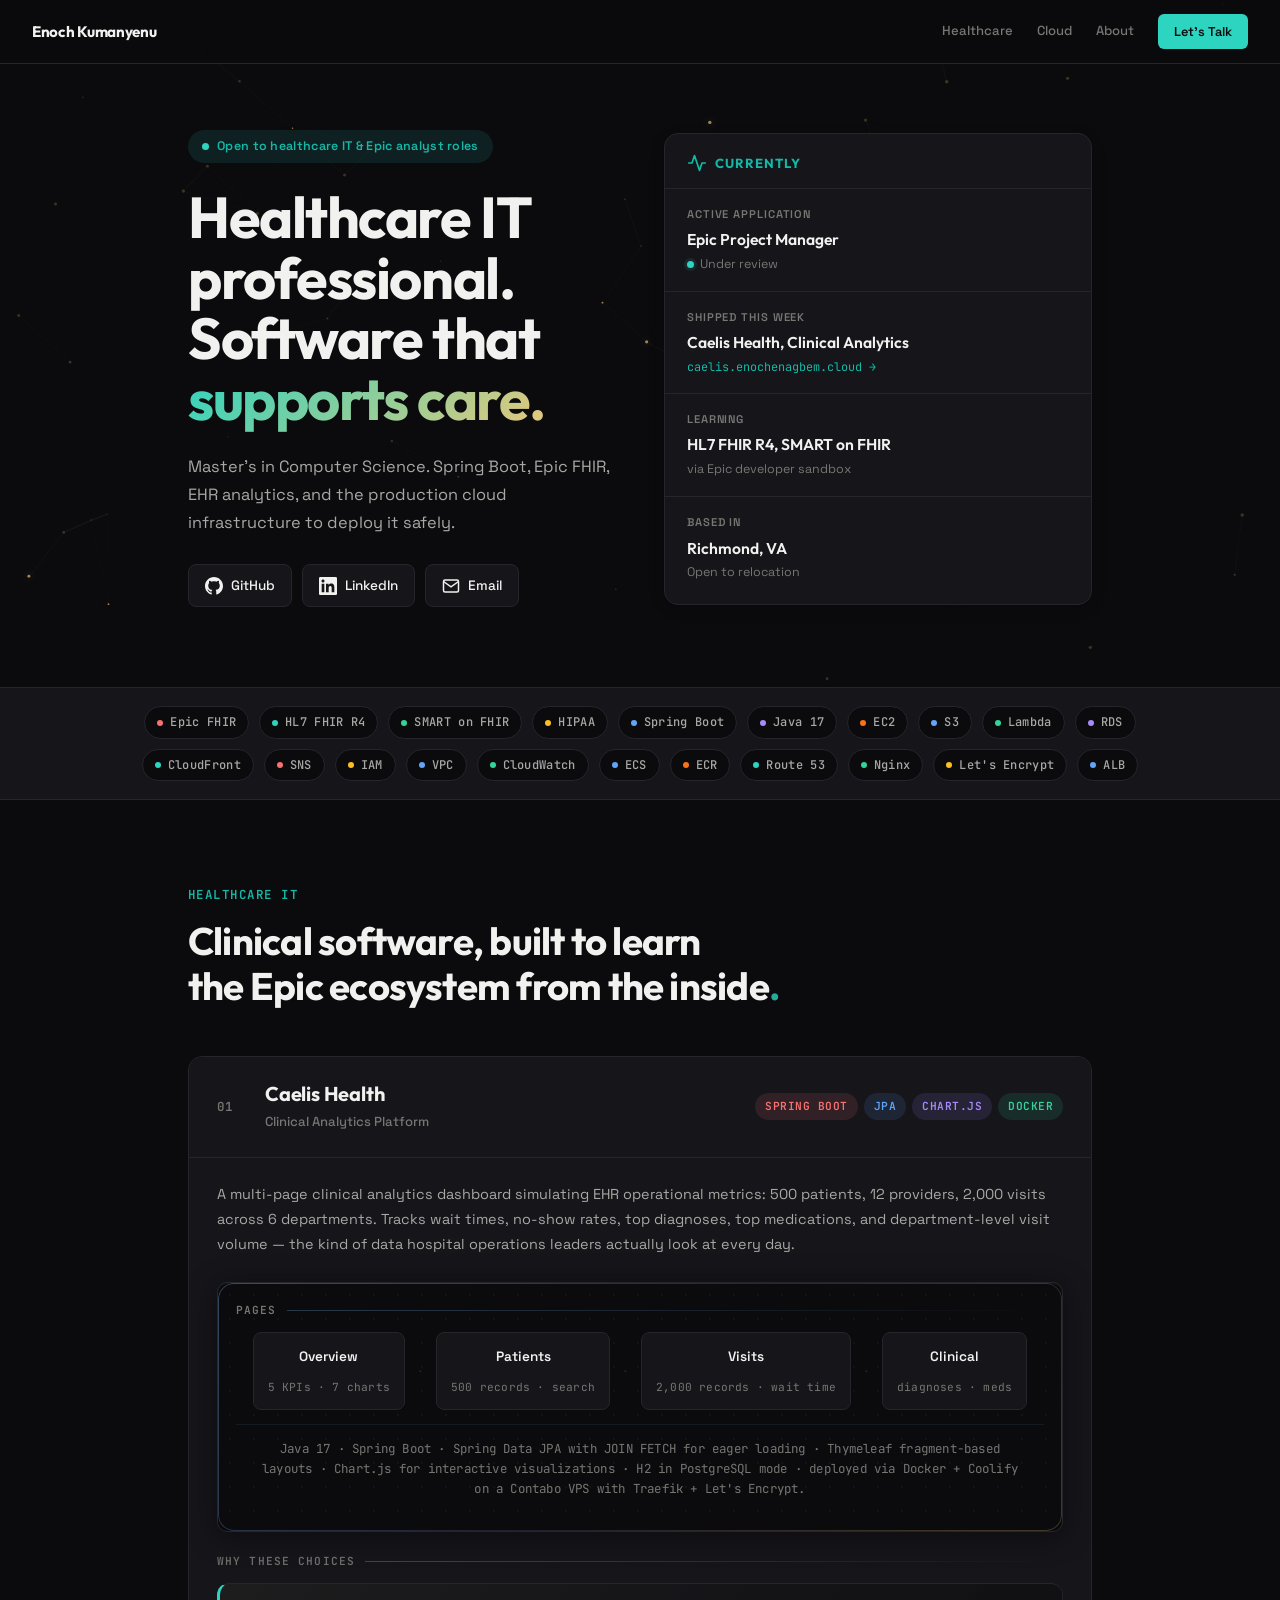
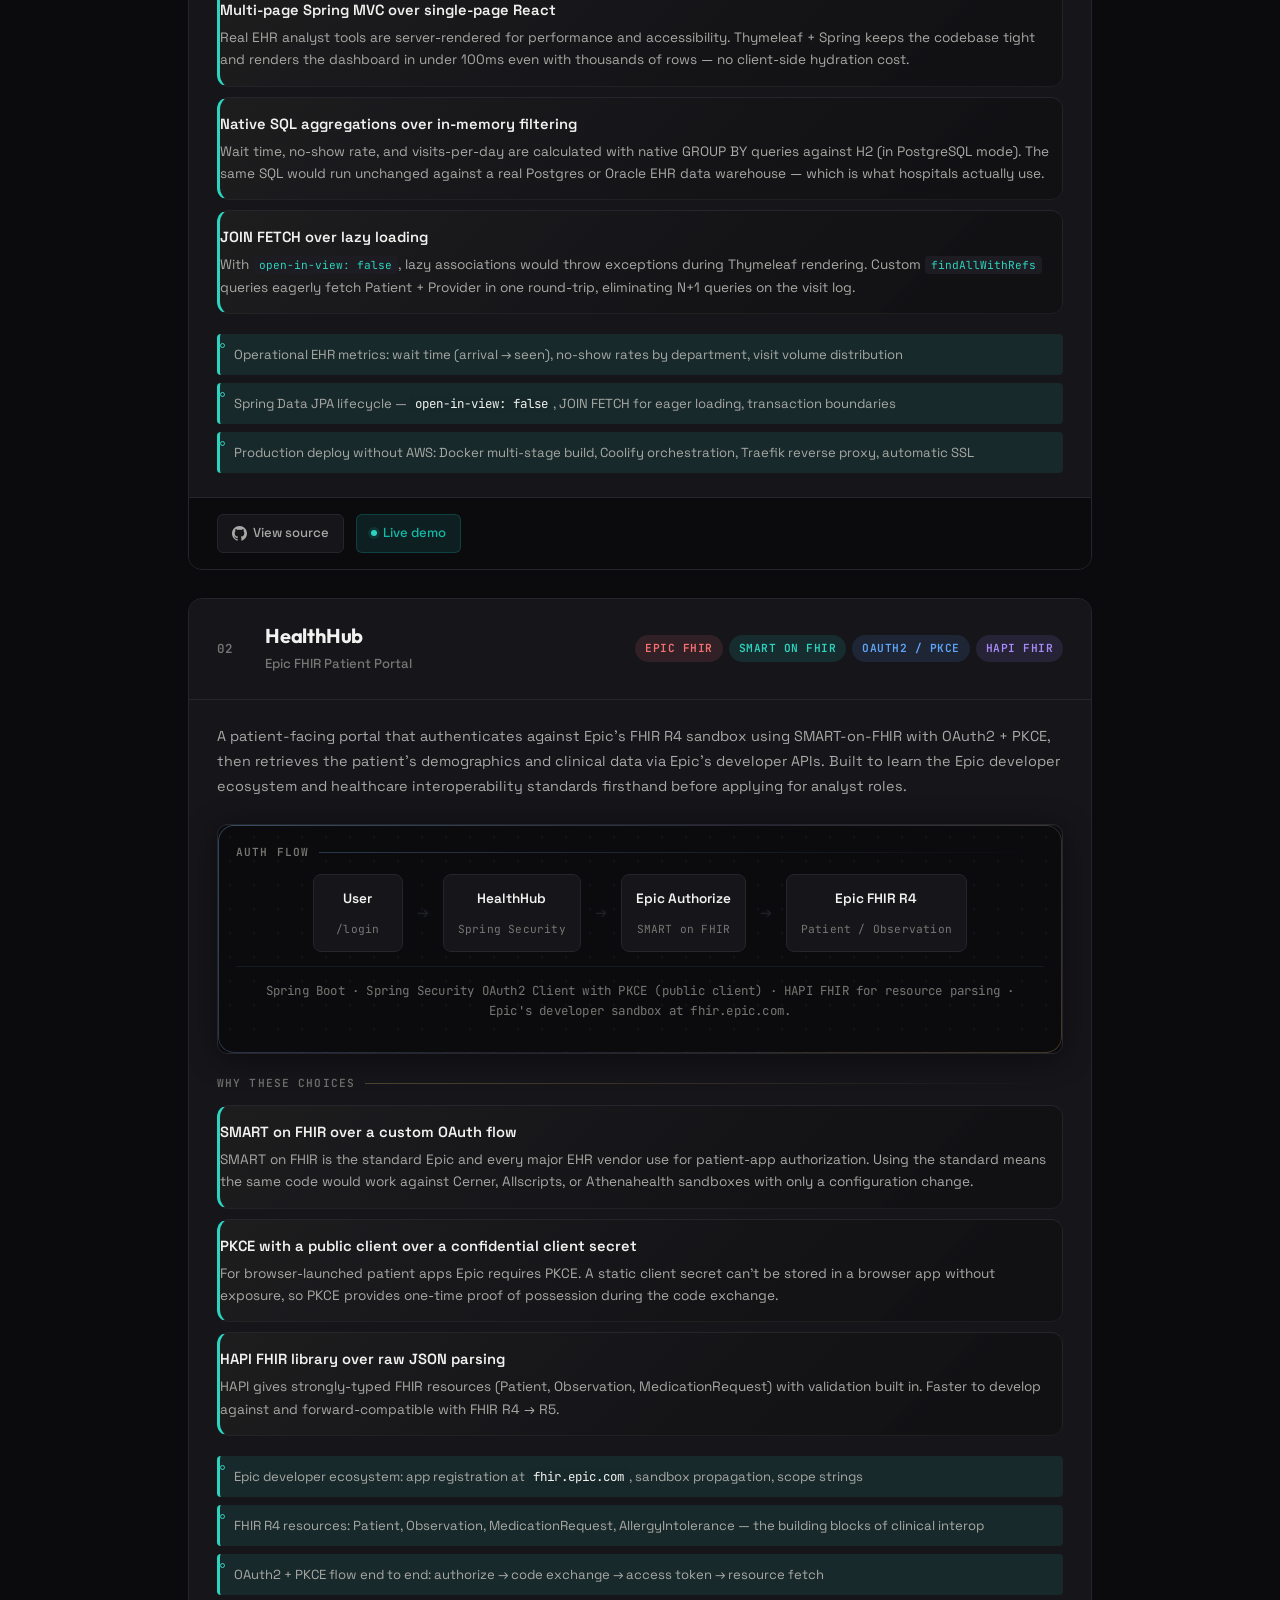
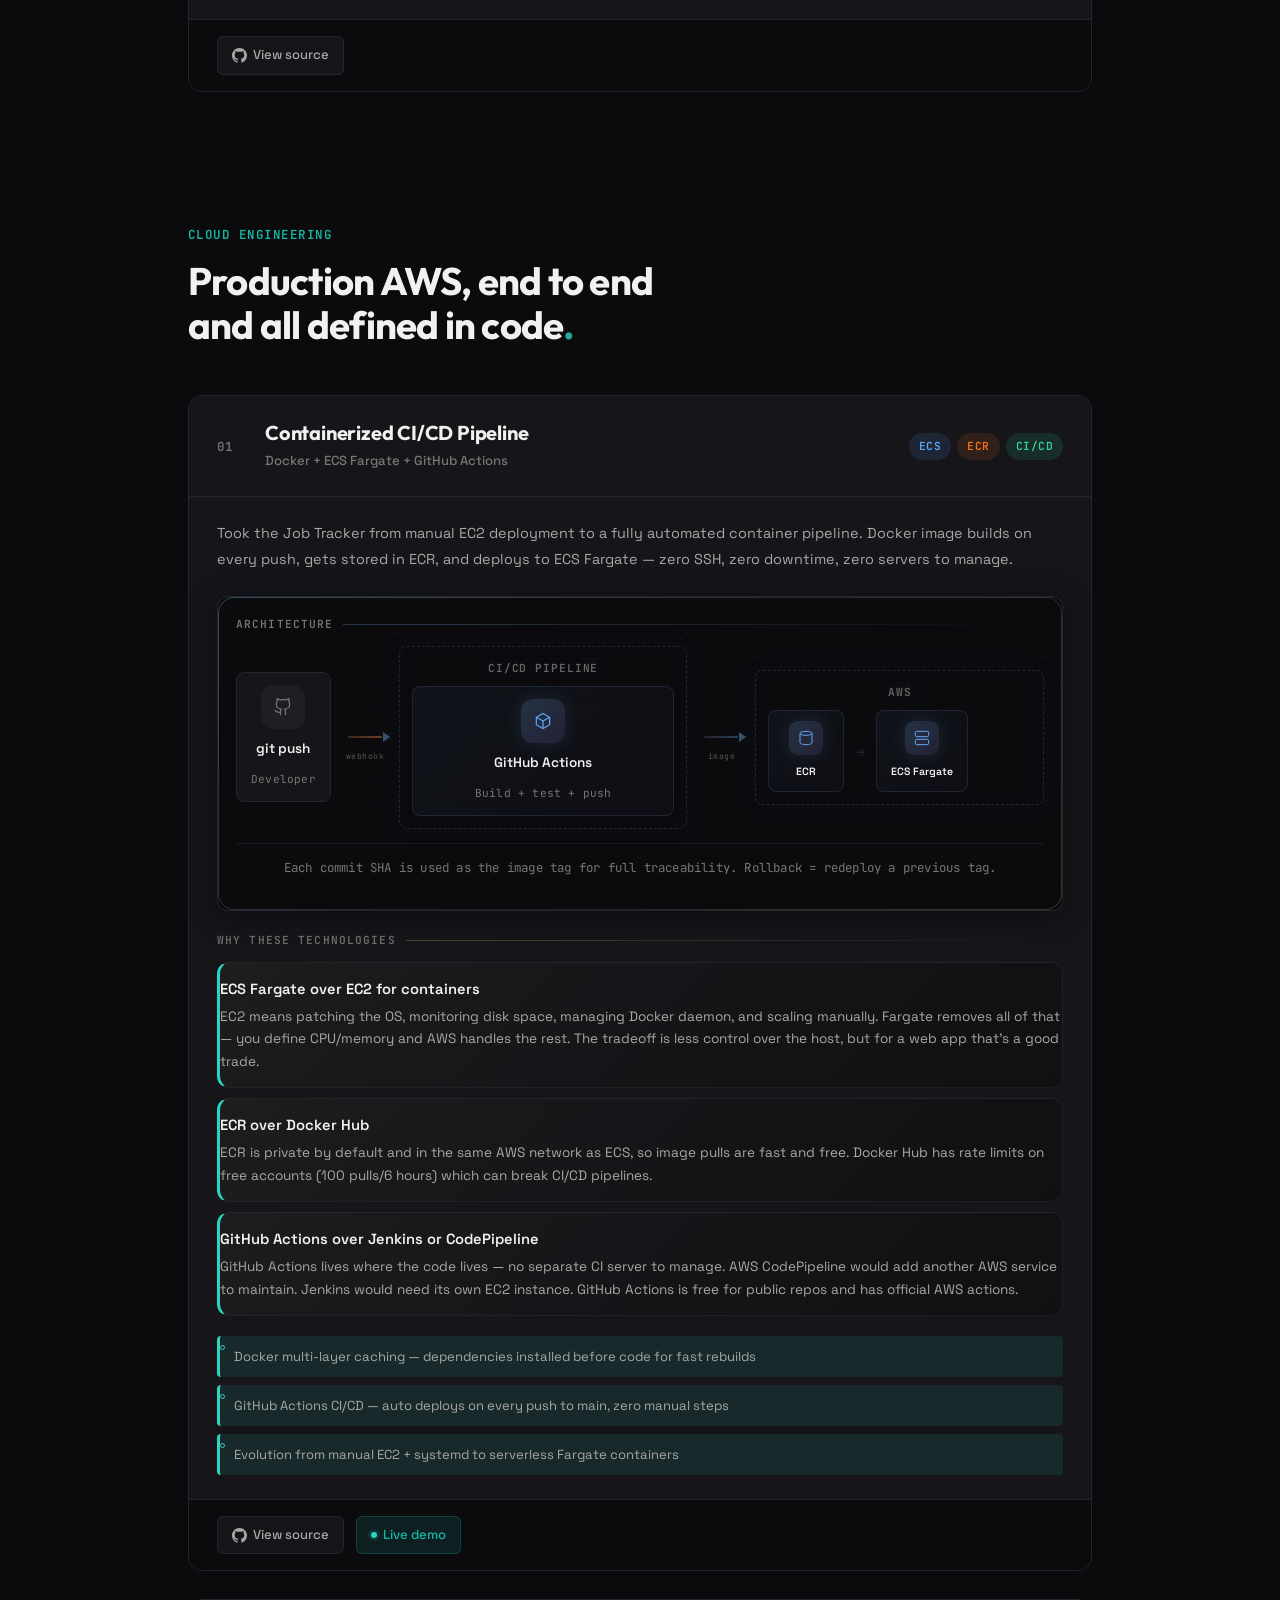
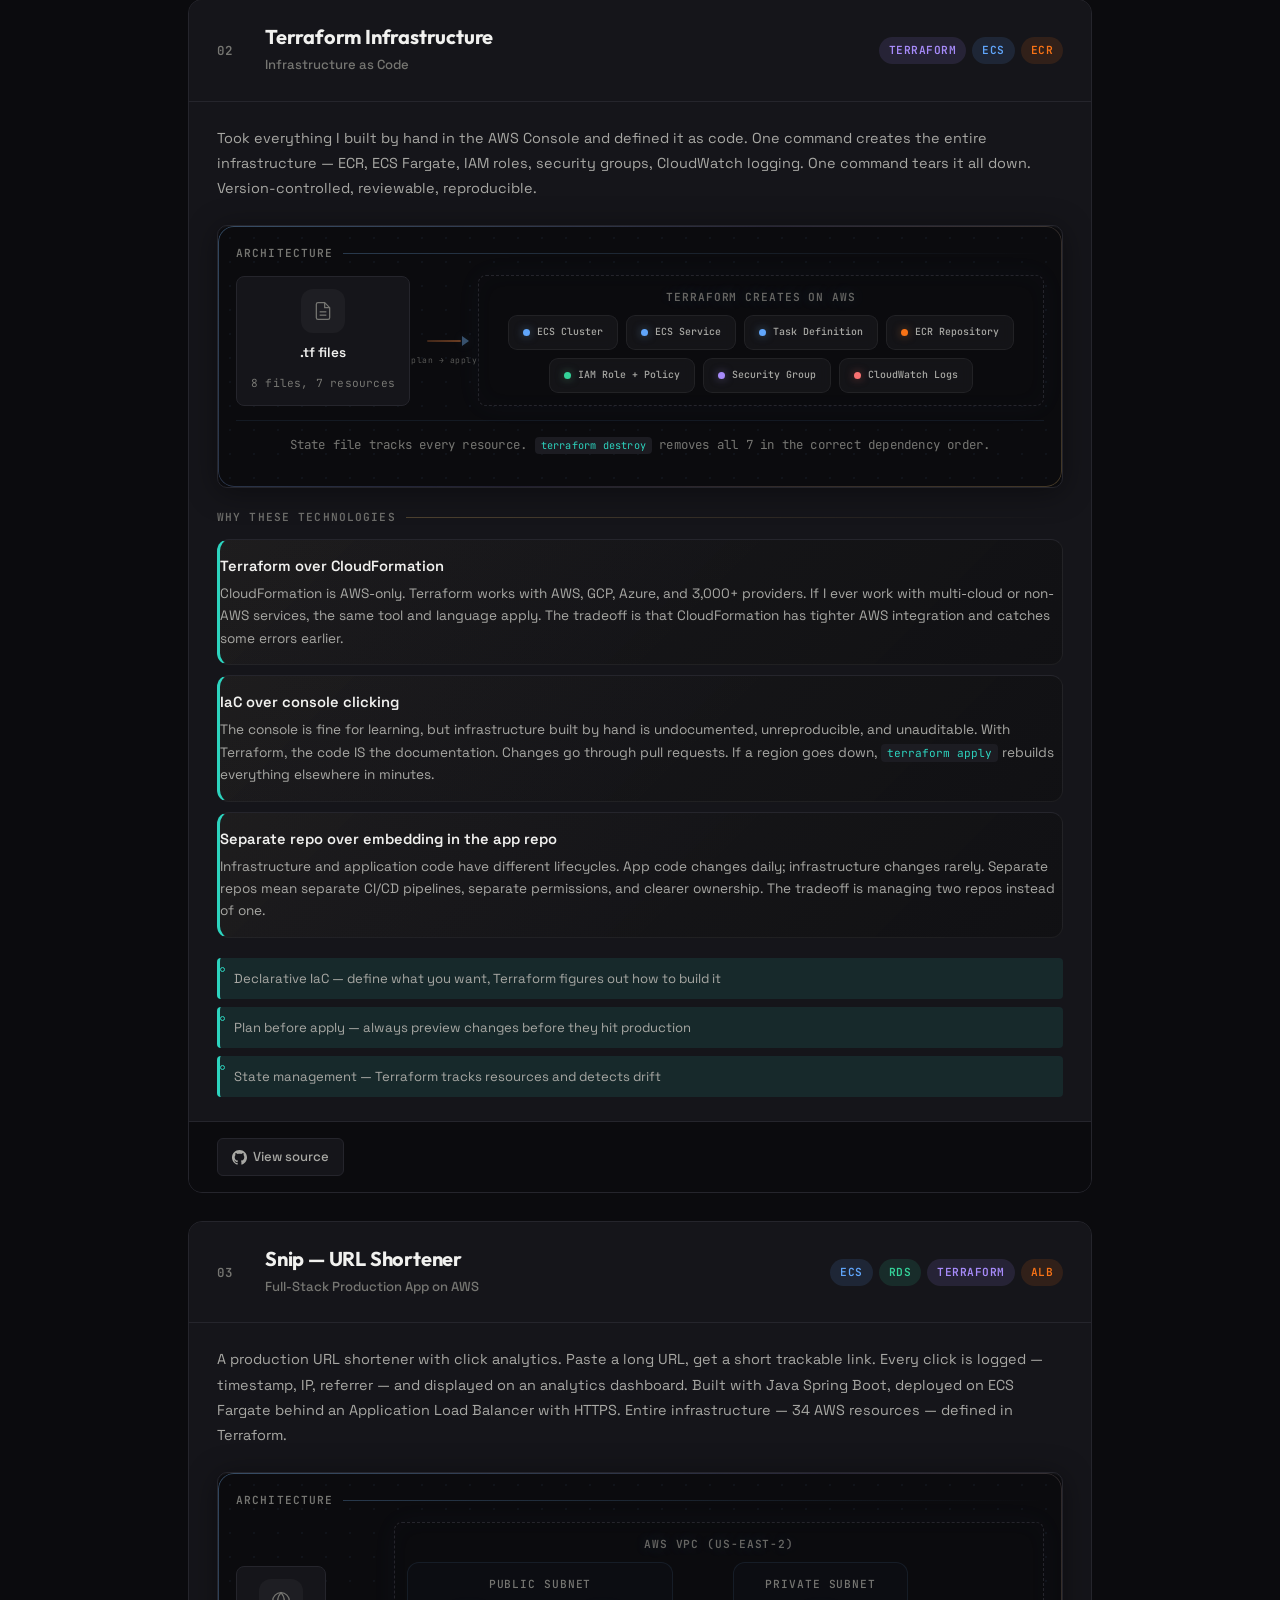
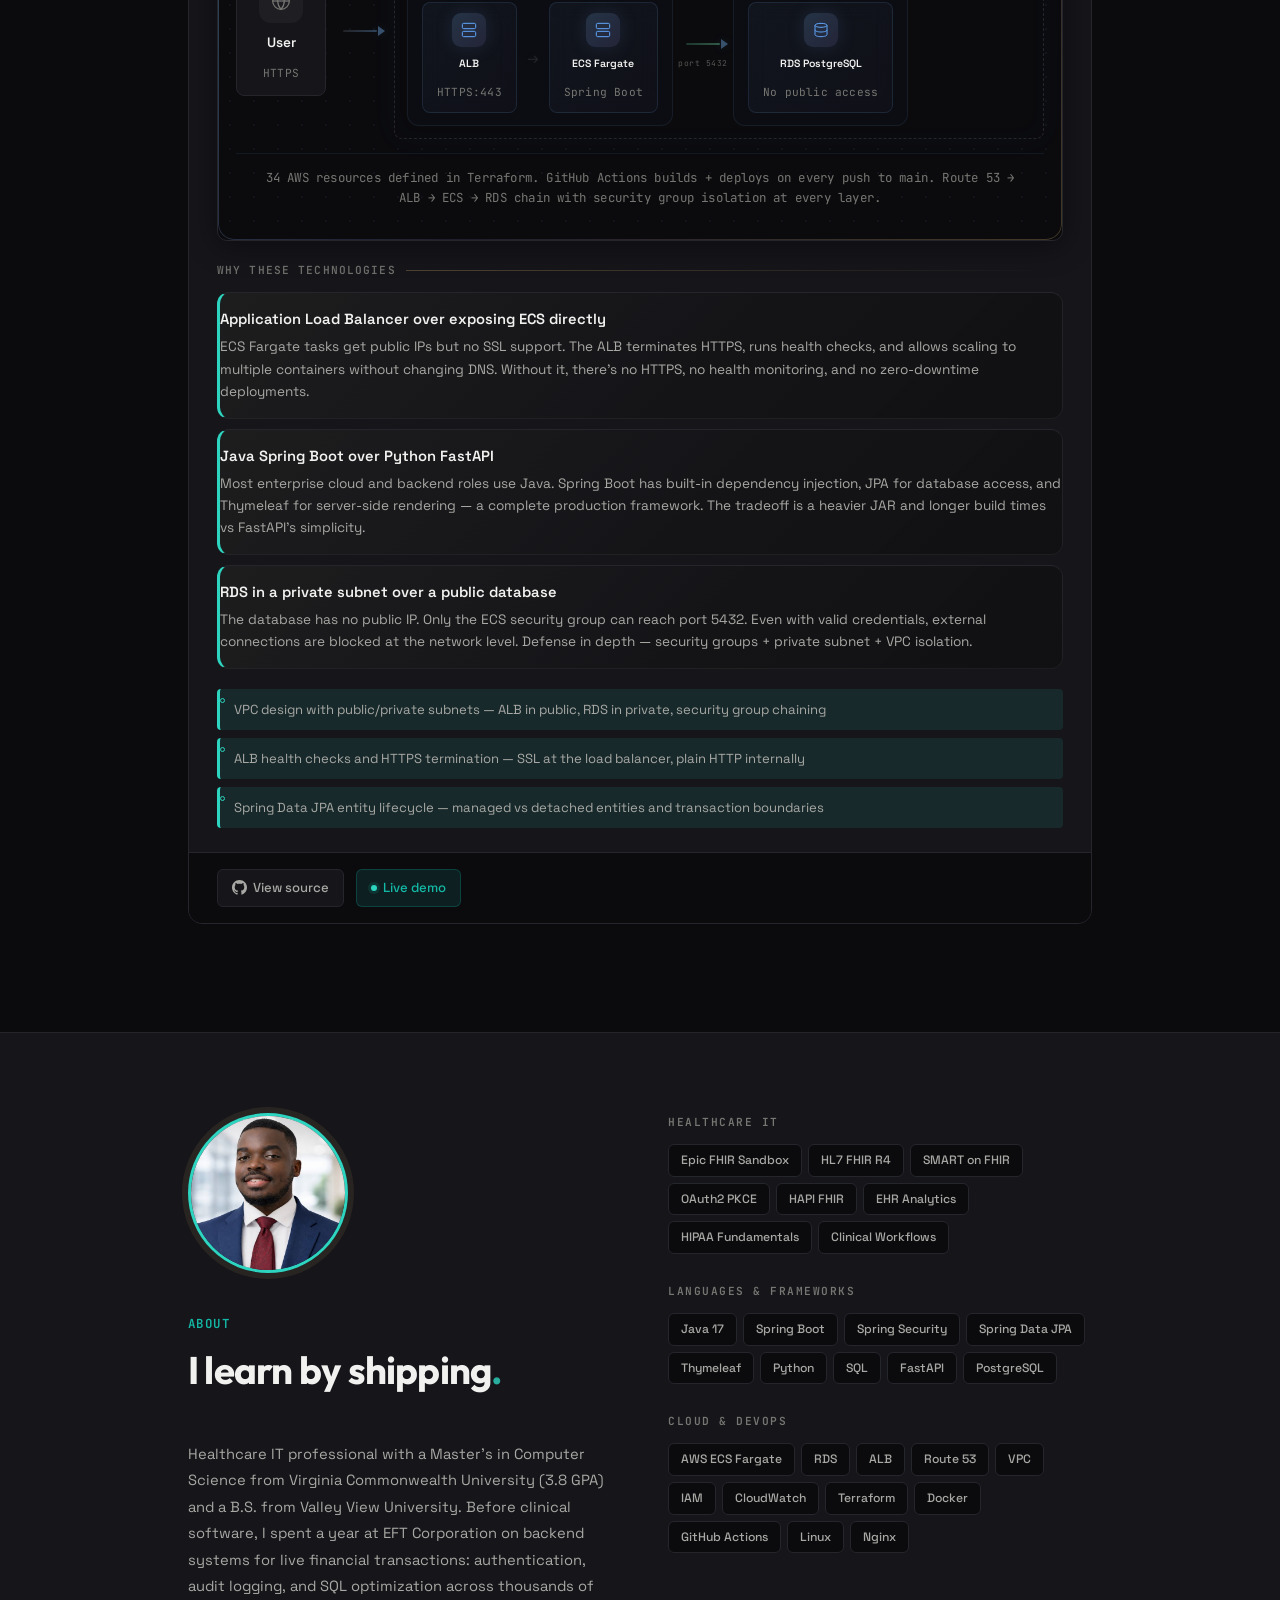
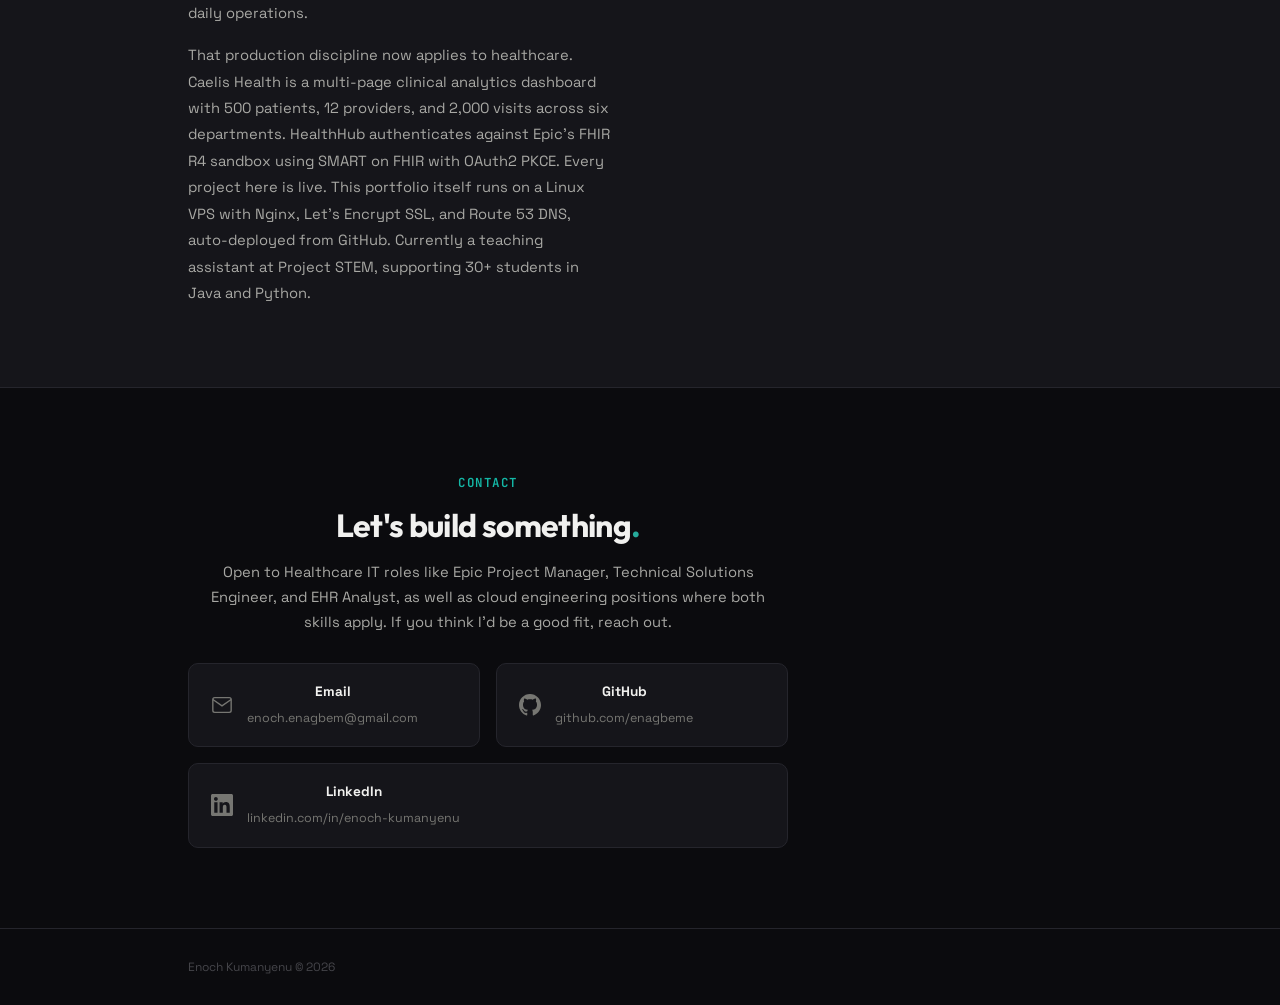
==== commit 7477c351: "Refocus portfolio on Healthcare IT - New H1: 'Healthcare IT professional. Software that supports car" ====
--- a/index.html
+++ b/index.html
@@ -3,7 +3,7 @@
 <head>
     <meta charset="UTF-8">
     <meta name="viewport" content="width=device-width, initial-scale=1.0">
-    <title>Enoch Enagbem | Cloud Engineer</title>
+    <title>Enoch Kumanyenu | Healthcare IT &middot; Cloud Engineer</title>
     <link rel="preconnect" href="https://fonts.googleapis.com">
     <link href="https://fonts.googleapis.com/css2?family=Space+Grotesk:wght@400;500;600;700&family=Outfit:wght@300;400;500;600;700;800;900&family=JetBrains+Mono:wght@400;500&display=swap" rel="stylesheet">
     <link rel="stylesheet" href="css/style.css">
@@ -12,9 +12,10 @@
 
     <!-- Nav -->
     <nav class="nav">
-        <a href="#" class="nav-name">Enoch Enagbem</a>
+        <a href="#" class="nav-name">Enoch Kumanyenu</a>
         <div class="nav-links">
-            <a href="#work">Work</a>
+            <a href="#work">Healthcare</a>
+            <a href="#cloud">Cloud</a>
             <a href="#about">About</a>
             <a href="#contact" class="nav-contact">Let's Talk</a>
         </div>
@@ -27,13 +28,13 @@
             <div class="hero-left">
                 <div class="hero-tag">
                     <span class="pulse"></span>
-                    Open to cloud engineering roles
-                </div>
-                <h1>I build things<br>on <span class="hero-accent">the cloud</span></h1>
+                    Open to healthcare IT &amp; Epic analyst roles
+                </div>
+                <h1>Healthcare IT professional.<br>Software that <span class="hero-accent">supports care.</span></h1>
                 <p class="hero-desc">
-                    Cloud engineer with production experience building financial
-                    transaction systems. I design and deploy infrastructure on AWS —
-                    from serverless pipelines to containerized applications on ECS Fargate.
+                    Master&rsquo;s in Computer Science. Spring Boot, Epic FHIR,
+                    EHR analytics, and the production cloud infrastructure to deploy
+                    it safely.
                 </p>
                 <div class="hero-links">
                     <a href="https://github.com/enagbeme" target="_blank" class="hero-link">
@@ -51,20 +52,30 @@
                 </div>
             </div>
             <div class="hero-right">
-                <div class="terminal">
-                    <div class="terminal-dots">
-                        <span></span><span></span><span></span>
-                    </div>
-                    <div class="terminal-body">
-                        <div class="term-line"><span class="term-prompt">$</span> aws s3 ls</div>
-                        <div class="term-line out">www.enochenagbem.cloud</div>
-                        <div class="term-line out">world-explorer-bucket</div>
-                        <div class="term-line out">image-processor-input</div>
-                        <div class="term-line"><span class="term-prompt">$</span> aws ecs list-clusters</div>
-                        <div class="term-line out">job-tracker-cluster <span class="term-ok">ACTIVE</span></div>
-                        <div class="term-line"><span class="term-prompt">$</span> aws route53 list-hosted-zones</div>
-                        <div class="term-line out">enochenagbem.cloud <span class="term-ok">2 records</span></div>
-                        <div class="term-line"><span class="term-prompt">$</span> <span class="term-cursor">_</span></div>
+                <div class="current-card">
+                    <div class="current-header">
+                        <svg width="20" height="20" viewBox="0 0 24 24" fill="none" stroke="currentColor" stroke-width="2" stroke-linecap="round" stroke-linejoin="round"><path d="M22 12h-4l-3 9L9 3l-3 9H2"/></svg>
+                        <span>Currently</span>
+                    </div>
+                    <div class="current-row">
+                        <div class="current-label">Active application</div>
+                        <div class="current-value">Epic Project Manager</div>
+                        <div class="current-meta"><span class="status-dot"></span>Under review</div>
+                    </div>
+                    <div class="current-row">
+                        <div class="current-label">Shipped this week</div>
+                        <div class="current-value">Caelis Health, Clinical Analytics</div>
+                        <div class="current-meta"><a href="https://caelis.enochenagbem.cloud" target="_blank">caelis.enochenagbem.cloud &rarr;</a></div>
+                    </div>
+                    <div class="current-row">
+                        <div class="current-label">Learning</div>
+                        <div class="current-value">HL7 FHIR R4, SMART on FHIR</div>
+                        <div class="current-meta">via Epic developer sandbox</div>
+                    </div>
+                    <div class="current-row last">
+                        <div class="current-label">Based in</div>
+                        <div class="current-value">Richmond, VA</div>
+                        <div class="current-meta">Open to relocation</div>
                     </div>
                 </div>
             </div>
@@ -74,6 +85,12 @@
     <!-- Services strip -->
     <section class="services-strip">
         <div class="strip-inner">
+            <div class="service-pill"><span class="pill-dot pill-red"></span>Epic FHIR</div>
+            <div class="service-pill"><span class="pill-dot pill-teal"></span>HL7 FHIR R4</div>
+            <div class="service-pill"><span class="pill-dot pill-green"></span>SMART on FHIR</div>
+            <div class="service-pill"><span class="pill-dot pill-amber"></span>HIPAA</div>
+            <div class="service-pill"><span class="pill-dot pill-blue"></span>Spring Boot</div>
+            <div class="service-pill"><span class="pill-dot pill-purple"></span>Java 17</div>
             <div class="service-pill"><span class="pill-dot pill-orange"></span>EC2</div>
             <div class="service-pill"><span class="pill-dot pill-blue"></span>S3</div>
             <div class="service-pill"><span class="pill-dot pill-green"></span>Lambda</div>
@@ -92,259 +109,150 @@
         </div>
     </section>
 
-    <!-- Projects -->
+    <!-- Healthcare IT Projects -->
     <section class="projects" id="work">
         <div class="container">
-            <span class="overline">Selected Projects</span>
-            <h2 class="sec-heading">Eight projects, fifteen AWS services,<br>all defined in code<span class="heading-dot">.</span></h2>
+            <span class="overline">Healthcare IT</span>
+            <h2 class="sec-heading">Clinical software, built to learn<br>the Epic ecosystem from the inside<span class="heading-dot">.</span></h2>
+
+            <!-- Project H1 — Caelis Health -->
+            <article class="project">
+                <div class="project-header">
+                    <div class="project-num">01</div>
+                    <div class="project-meta">
+                        <h3>Caelis Health</h3>
+                        <p class="project-type">Clinical Analytics Platform</p>
+                    </div>
+                    <div class="project-badges">
+                        <span class="badge badge-red">Spring Boot</span>
+                        <span class="badge badge-blue">JPA</span>
+                        <span class="badge badge-purple">Chart.js</span>
+                        <span class="badge badge-green">Docker</span>
+                    </div>
+                </div>
+                <div class="project-body">
+                    <p>A multi-page clinical analytics dashboard simulating EHR operational metrics: 500 patients, 12 providers, 2,000 visits across 6 departments. Tracks wait times, no-show rates, top diagnoses, top medications, and department-level visit volume — the kind of data hospital operations leaders actually look at every day.</p>
+                    <div class="arch-box">
+                        <div class="arch-label">Pages</div>
+                        <div class="arch-diagram">
+                            <div class="arch-row">
+                                <div class="arch-step"><span>Overview</span><small>5 KPIs &middot; 7 charts</small></div>
+                                <div class="arch-connector-sm">·</div>
+                                <div class="arch-step"><span>Patients</span><small>500 records &middot; search</small></div>
+                                <div class="arch-connector-sm">·</div>
+                                <div class="arch-step"><span>Visits</span><small>2,000 records &middot; wait time</small></div>
+                                <div class="arch-connector-sm">·</div>
+                                <div class="arch-step"><span>Clinical</span><small>diagnoses &middot; meds</small></div>
+                            </div>
+                            <div class="arch-note">Java 17 &middot; Spring Boot &middot; Spring Data JPA with JOIN FETCH for eager loading &middot; Thymeleaf fragment-based layouts &middot; Chart.js for interactive visualizations &middot; H2 in PostgreSQL mode &middot; deployed via Docker + Coolify on a Contabo VPS with Traefik + Let's Encrypt.</div>
+                        </div>
+                    </div>
+                    <div class="decisions">
+                        <div class="decisions-label">Why these choices</div>
+                        <div class="decision">
+                            <strong>Multi-page Spring MVC over single-page React</strong>
+                            <p>Real EHR analyst tools are server-rendered for performance and accessibility. Thymeleaf + Spring keeps the codebase tight and renders the dashboard in under 100ms even with thousands of rows — no client-side hydration cost.</p>
+                        </div>
+                        <div class="decision">
+                            <strong>Native SQL aggregations over in-memory filtering</strong>
+                            <p>Wait time, no-show rate, and visits-per-day are calculated with native GROUP BY queries against H2 (in PostgreSQL mode). The same SQL would run unchanged against a real Postgres or Oracle EHR data warehouse — which is what hospitals actually use.</p>
+                        </div>
+                        <div class="decision">
+                            <strong>JOIN FETCH over lazy loading</strong>
+                            <p>With <code>open-in-view: false</code>, lazy associations would throw exceptions during Thymeleaf rendering. Custom <code>findAllWithRefs</code> queries eagerly fetch Patient + Provider in one round-trip, eliminating N+1 queries on the visit log.</p>
+                        </div>
+                    </div>
+                    <div class="learnings">
+                        <div class="learning">Operational EHR metrics: wait time (arrival → seen), no-show rates by department, visit volume distribution</div>
+                        <div class="learning">Spring Data JPA lifecycle — <code>open-in-view: false</code>, JOIN FETCH for eager loading, transaction boundaries</div>
+                        <div class="learning">Production deploy without AWS: Docker multi-stage build, Coolify orchestration, Traefik reverse proxy, automatic SSL</div>
+                    </div>
+                </div>
+                <div class="project-footer">
+                    <a href="https://github.com/enagbeme/caelis-health" target="_blank" class="proj-link">
+                        <svg width="15" height="15" viewBox="0 0 24 24" fill="currentColor"><path d="M12 0c-6.626 0-12 5.373-12 12 0 5.302 3.438 9.8 8.207 11.387.599.111.793-.261.793-.577v-2.234c-3.338.726-4.033-1.416-4.033-1.416-.546-1.387-1.333-1.756-1.333-1.756-1.089-.745.083-.729.083-.729 1.205.084 1.839 1.237 1.839 1.237 1.07 1.834 2.807 1.304 3.492.997.107-.775.418-1.305.762-1.604-2.665-.305-5.467-1.334-5.467-5.931 0-1.311.469-2.381 1.236-3.221-.124-.303-.535-1.524.117-3.176 0 0 1.008-.322 3.301 1.23.957-.266 1.983-.399 3.003-.404 1.02.005 2.047.138 3.006.404 2.291-1.552 3.297-1.23 3.297-1.23.653 1.653.242 2.874.118 3.176.77.84 1.235 1.911 1.235 3.221 0 4.609-2.807 5.624-5.479 5.921.43.372.823 1.102.823 2.222v3.293c0 .319.192.694.801.576 4.765-1.589 8.199-6.086 8.199-11.386 0-6.627-5.373-12-12-12z"/></svg>
+                        View source
+                    </a>
+                    <a href="https://caelis.enochenagbem.cloud" target="_blank" class="proj-link live">
+                        <span class="live-dot"></span>
+                        Live demo
+                    </a>
+                </div>
+            </article>
+
+            <!-- Project H2 — HealthHub -->
+            <article class="project">
+                <div class="project-header">
+                    <div class="project-num">02</div>
+                    <div class="project-meta">
+                        <h3>HealthHub</h3>
+                        <p class="project-type">Epic FHIR Patient Portal</p>
+                    </div>
+                    <div class="project-badges">
+                        <span class="badge badge-red">Epic FHIR</span>
+                        <span class="badge badge-teal">SMART on FHIR</span>
+                        <span class="badge badge-blue">OAuth2 / PKCE</span>
+                        <span class="badge badge-purple">HAPI FHIR</span>
+                    </div>
+                </div>
+                <div class="project-body">
+                    <p>A patient-facing portal that authenticates against Epic's FHIR R4 sandbox using SMART-on-FHIR with OAuth2 + PKCE, then retrieves the patient's demographics and clinical data via Epic's developer APIs. Built to learn the Epic developer ecosystem and healthcare interoperability standards firsthand before applying for analyst roles.</p>
+                    <div class="arch-box">
+                        <div class="arch-label">Auth Flow</div>
+                        <div class="arch-diagram">
+                            <div class="arch-row">
+                                <div class="arch-step"><span>User</span><small>/login</small></div>
+                                <div class="arch-connector-sm">→</div>
+                                <div class="arch-step"><span>HealthHub</span><small>Spring Security</small></div>
+                                <div class="arch-connector-sm">→</div>
+                                <div class="arch-step"><span>Epic Authorize</span><small>SMART on FHIR</small></div>
+                                <div class="arch-connector-sm">→</div>
+                                <div class="arch-step"><span>Epic FHIR R4</span><small>Patient / Observation</small></div>
+                            </div>
+                            <div class="arch-note">Spring Boot &middot; Spring Security OAuth2 Client with PKCE (public client) &middot; HAPI FHIR for resource parsing &middot; Epic's developer sandbox at fhir.epic.com.</div>
+                        </div>
+                    </div>
+                    <div class="decisions">
+                        <div class="decisions-label">Why these choices</div>
+                        <div class="decision">
+                            <strong>SMART on FHIR over a custom OAuth flow</strong>
+                            <p>SMART on FHIR is the standard Epic and every major EHR vendor use for patient-app authorization. Using the standard means the same code would work against Cerner, Allscripts, or Athenahealth sandboxes with only a configuration change.</p>
+                        </div>
+                        <div class="decision">
+                            <strong>PKCE with a public client over a confidential client secret</strong>
+                            <p>For browser-launched patient apps Epic requires PKCE. A static client secret can't be stored in a browser app without exposure, so PKCE provides one-time proof of possession during the code exchange.</p>
+                        </div>
+                        <div class="decision">
+                            <strong>HAPI FHIR library over raw JSON parsing</strong>
+                            <p>HAPI gives strongly-typed FHIR resources (Patient, Observation, MedicationRequest) with validation built in. Faster to develop against and forward-compatible with FHIR R4 → R5.</p>
+                        </div>
+                    </div>
+                    <div class="learnings">
+                        <div class="learning">Epic developer ecosystem: app registration at <code>fhir.epic.com</code>, sandbox propagation, scope strings</div>
+                        <div class="learning">FHIR R4 resources: Patient, Observation, MedicationRequest, AllergyIntolerance — the building blocks of clinical interop</div>
+                        <div class="learning">OAuth2 + PKCE flow end to end: authorize → code exchange → access token → resource fetch</div>
+                    </div>
+                </div>
+                <div class="project-footer">
+                    <a href="https://github.com/enagbeme/healthhub" target="_blank" class="proj-link">
+                        <svg width="15" height="15" viewBox="0 0 24 24" fill="currentColor"><path d="M12 0c-6.626 0-12 5.373-12 12 0 5.302 3.438 9.8 8.207 11.387.599.111.793-.261.793-.577v-2.234c-3.338.726-4.033-1.416-4.033-1.416-.546-1.387-1.333-1.756-1.333-1.756-1.089-.745.083-.729.083-.729 1.205.084 1.839 1.237 1.839 1.237 1.07 1.834 2.807 1.304 3.492.997.107-.775.418-1.305.762-1.604-2.665-.305-5.467-1.334-5.467-5.931 0-1.311.469-2.381 1.236-3.221-.124-.303-.535-1.524.117-3.176 0 0 1.008-.322 3.301 1.23.957-.266 1.983-.399 3.003-.404 1.02.005 2.047.138 3.006.404 2.291-1.552 3.297-1.23 3.297-1.23.653 1.653.242 2.874.118 3.176.77.84 1.235 1.911 1.235 3.221 0 4.609-2.807 5.624-5.479 5.921.43.372.823 1.102.823 2.222v3.293c0 .319.192.694.801.576 4.765-1.589 8.199-6.086 8.199-11.386 0-6.627-5.373-12-12-12z"/></svg>
+                        View source
+                    </a>
+                </div>
+            </article>
+        </div>
+    </section>
+
+    <!-- Cloud Engineering Projects -->
+    <section class="projects" id="cloud">
+        <div class="container">
+            <span class="overline">Cloud Engineering</span>
+            <h2 class="sec-heading">Production AWS, end to end<br>and all defined in code<span class="heading-dot">.</span></h2>
 
             <!-- Project 1 -->
             <article class="project">
                 <div class="project-header">
                     <div class="project-num">01</div>
-                    <div class="project-meta">
-                        <h3>World Explorer</h3>
-                        <p class="project-type">Static Website Hosting</p>
-                    </div>
-                    <div class="project-badges">
-                        <span class="badge badge-orange">S3</span>
-                        <span class="badge badge-blue">CloudFront</span>
-                    </div>
-                </div>
-                <div class="project-body">
-                    <p>An interactive travel website hosted on S3 and distributed globally via CloudFront. No servers — just HTML, CSS, and JS served from 400+ edge locations with sub-100ms load times.</p>
-                    <div class="arch-box">
-                        <div class="arch-label">Architecture</div>
-                        <div class="arch-diagram">
-                            <div class="arch-row">
-                                <div class="arch-step">
-                                    <div class="step-icon"><svg width="20" height="20" viewBox="0 0 24 24" fill="none" stroke="currentColor" stroke-width="1.5"><circle cx="12" cy="12" r="10"/><line x1="2" y1="12" x2="22" y2="12"/><path d="M12 2a15.3 15.3 0 014 10 15.3 15.3 0 01-4 10 15.3 15.3 0 01-4-10 15.3 15.3 0 014-10z"/></svg></div>
-                                    <span>User</span>
-                                    <small>Global</small>
-                                </div>
-                                <div class="arch-connector"><div class="connector-line"></div><div class="connector-arrow"></div><span class="connector-label">HTTPS</span></div>
-                                <div class="arch-zone">
-                                    <div class="zone-label">AWS Global Edge Network</div>
-                                    <div class="arch-step step-aws">
-                                        <div class="step-icon"><svg width="20" height="20" viewBox="0 0 24 24" fill="none" stroke="currentColor" stroke-width="1.5"><path d="M17.5 19H9a7 7 0 110-14h.5"/><path d="M9.5 5A5.5 5.5 0 0120 9.5V10h1a3 3 0 010 6h-1"/></svg></div>
-                                        <span>CloudFront CDN</span>
-                                        <small>400+ edge locations</small>
-                                    </div>
-                                </div>
-                                <div class="arch-connector"><div class="connector-line connector-private"></div><div class="connector-arrow"></div><span class="connector-label">cache miss</span></div>
-                                <div class="arch-zone">
-                                    <div class="zone-label">AWS Region (us-east-2)</div>
-                                    <div class="arch-step step-aws">
-                                        <div class="step-icon"><svg width="20" height="20" viewBox="0 0 24 24" fill="none" stroke="currentColor" stroke-width="1.5"><ellipse cx="12" cy="5" rx="9" ry="3"/><path d="M21 12c0 1.66-4 3-9 3s-9-1.34-9-3"/><path d="M3 5v14c0 1.66 4 3 9 3s9-1.34 9-3V5"/></svg></div>
-                                        <span>S3 Bucket</span>
-                                        <small>Static origin</small>
-                                    </div>
-                                </div>
-                            </div>
-                        </div>
-                    </div>
-                    <div class="decisions">
-                        <div class="decisions-label">Why these technologies</div>
-                        <div class="decision">
-                            <strong>S3 over EC2 for hosting</strong>
-                            <p>Static files don't need a running server. S3 costs fractions of a cent per GB, scales automatically, and has 99.999999999% durability. EC2 would mean paying for an idle server 24/7 just to serve HTML.</p>
-                        </div>
-                        <div class="decision">
-                            <strong>CloudFront over serving directly from S3</strong>
-                            <p>S3 alone serves from one region. CloudFront caches content at 400+ edge locations globally, cutting latency from ~200ms to under 50ms. It also provides HTTPS, which S3 website hosting alone doesn't support with custom domains.</p>
-                        </div>
-                        <div class="decision">
-                            <strong>Website endpoint vs REST endpoint</strong>
-                            <p>S3 has two URL formats. The website endpoint supports index.html routing and custom error pages. The REST endpoint doesn't. Using the wrong one as a CloudFront origin breaks page navigation entirely.</p>
-                        </div>
-                    </div>
-                    <div class="learnings">
-                        <div class="learning">S3 website endpoints vs REST endpoints — critical for CloudFront origins</div>
-                        <div class="learning">CloudFront cache invalidation and default root object configuration</div>
-                        <div class="learning">Custom 404 error page routing through S3 + CloudFront</div>
-                    </div>
-                </div>
-                <div class="project-footer">
-                    <a href="https://github.com/enagbeme/world-explorer" target="_blank" class="proj-link">
-                        <svg width="15" height="15" viewBox="0 0 24 24" fill="currentColor"><path d="M12 0c-6.626 0-12 5.373-12 12 0 5.302 3.438 9.8 8.207 11.387.599.111.793-.261.793-.577v-2.234c-3.338.726-4.033-1.416-4.033-1.416-.546-1.387-1.333-1.756-1.333-1.756-1.089-.745.083-.729.083-.729 1.205.084 1.839 1.237 1.839 1.237 1.07 1.834 2.807 1.304 3.492.997.107-.775.418-1.305.762-1.604-2.665-.305-5.467-1.334-5.467-5.931 0-1.311.469-2.381 1.236-3.221-.124-.303-.535-1.524.117-3.176 0 0 1.008-.322 3.301 1.23.957-.266 1.983-.399 3.003-.404 1.02.005 2.047.138 3.006.404 2.291-1.552 3.297-1.23 3.297-1.23.653 1.653.242 2.874.118 3.176.77.84 1.235 1.911 1.235 3.221 0 4.609-2.807 5.624-5.479 5.921.43.372.823 1.102.823 2.222v3.293c0 .319.192.694.801.576 4.765-1.589 8.199-6.086 8.199-11.386 0-6.627-5.373-12-12-12z"/></svg>
-                        View source
-                    </a>
-                </div>
-            </article>
-
-            <!-- Project 2 -->
-            <article class="project">
-                <div class="project-header">
-                    <div class="project-num">02</div>
-                    <div class="project-meta">
-                        <h3>Image Processing Pipeline</h3>
-                        <p class="project-type">Event-Driven Serverless</p>
-                    </div>
-                    <div class="project-badges">
-                        <span class="badge badge-orange">S3</span>
-                        <span class="badge badge-purple">Lambda</span>
-                        <span class="badge badge-red">SNS</span>
-                    </div>
-                </div>
-                <div class="project-body">
-                    <p>Upload an image to S3 and walk away. Lambda automatically resizes it to three dimensions, saves processed versions to an output bucket, and emails you a notification via SNS. Zero servers, fully event-driven.</p>
-                    <div class="arch-box">
-                        <div class="arch-label">Architecture</div>
-                        <div class="arch-diagram">
-                            <div class="arch-row">
-                                <div class="arch-zone">
-                                    <div class="zone-label">Input</div>
-                                    <div class="arch-step step-aws">
-                                        <div class="step-icon"><svg width="20" height="20" viewBox="0 0 24 24" fill="none" stroke="currentColor" stroke-width="1.5"><ellipse cx="12" cy="5" rx="9" ry="3"/><path d="M3 5v14c0 1.66 4 3 9 3s9-1.34 9-3V5"/></svg></div>
-                                        <span>S3 Bucket</span>
-                                        <small>uploads/ prefix</small>
-                                    </div>
-                                </div>
-                                <div class="arch-connector"><div class="connector-line connector-event"></div><div class="connector-arrow"></div><span class="connector-label">S3 event</span></div>
-                                <div class="arch-zone">
-                                    <div class="zone-label">Compute</div>
-                                    <div class="arch-step step-aws">
-                                        <div class="step-icon"><svg width="20" height="20" viewBox="0 0 24 24" fill="none" stroke="currentColor" stroke-width="1.5"><polygon points="13 2 3 14 12 14 11 22 21 10 12 10 13 2"/></svg></div>
-                                        <span>Lambda</span>
-                                        <small>256MB / 30s timeout</small>
-                                    </div>
-                                </div>
-                                <div class="arch-connector"><div class="connector-line"></div><div class="connector-arrow"></div></div>
-                                <div class="arch-zone">
-                                    <div class="zone-label">Output</div>
-                                    <div class="arch-step-split">
-                                        <div class="arch-step step-aws mini">
-                                            <div class="step-icon"><svg width="16" height="16" viewBox="0 0 24 24" fill="none" stroke="currentColor" stroke-width="1.5"><ellipse cx="12" cy="5" rx="9" ry="3"/><path d="M3 5v14c0 1.66 4 3 9 3s9-1.34 9-3V5"/></svg></div>
-                                            <span>S3 (3 sizes)</span>
-                                        </div>
-                                        <div class="arch-step step-aws mini">
-                                            <div class="step-icon"><svg width="16" height="16" viewBox="0 0 24 24" fill="none" stroke="currentColor" stroke-width="1.5"><path d="M4 4h16c1.1 0 2 .9 2 2v12c0 1.1-.9 2-2 2H4c-1.1 0-2-.9-2-2V6c0-1.1.9-2 2-2z"/><polyline points="22,6 12,13 2,6"/></svg></div>
-                                            <span>SNS Email</span>
-                                        </div>
-                                    </div>
-                                </div>
-                            </div>
-                            <div class="arch-note">IAM role scoped to: s3:GetObject (input), s3:PutObject (output), sns:Publish (notifications)</div>
-                        </div>
-                    </div>
-                    <div class="decisions">
-                        <div class="decisions-label">Why these technologies</div>
-                        <div class="decision">
-                            <strong>Lambda over EC2 for processing</strong>
-                            <p>Image resizing is bursty — you might get 100 uploads in a minute, then nothing for hours. Lambda scales to zero when idle (no cost) and handles 1,000 concurrent executions without configuration. EC2 would sit idle 99% of the time, costing ~$8/month for nothing.</p>
-                        </div>
-                        <div class="decision">
-                            <strong>S3 events over polling</strong>
-                            <p>S3 event notifications trigger Lambda the instant a file lands. The alternative — a cron job polling S3 every minute — adds latency, wastes compute, and misses uploads between polls. Event-driven is the cloud-native pattern.</p>
-                        </div>
-                        <div class="decision">
-                            <strong>SNS over SES for notifications</strong>
-                            <p>SNS is a pub/sub service — one publish fans out to email, SMS, or other services. SES is for transactional email at scale. For simple notifications to myself, SNS is simpler to set up and doesn't require domain verification.</p>
-                        </div>
-                    </div>
-                    <div class="learnings">
-                        <div class="learning">Event-driven design — S3 notifications invoke Lambda with zero polling</div>
-                        <div class="learning">IAM least-privilege — Lambda role scoped to only required S3 + SNS actions</div>
-                        <div class="learning">Debugged S3 URL-encoding issue (<code>unquote_plus</code>) using CloudWatch Logs</div>
-                    </div>
-                </div>
-                <div class="project-footer">
-                    <a href="https://github.com/enagbeme/lambda-image-processor" target="_blank" class="proj-link">
-                        <svg width="15" height="15" viewBox="0 0 24 24" fill="currentColor"><path d="M12 0c-6.626 0-12 5.373-12 12 0 5.302 3.438 9.8 8.207 11.387.599.111.793-.261.793-.577v-2.234c-3.338.726-4.033-1.416-4.033-1.416-.546-1.387-1.333-1.756-1.333-1.756-1.089-.745.083-.729.083-.729 1.205.084 1.839 1.237 1.839 1.237 1.07 1.834 2.807 1.304 3.492.997.107-.775.418-1.305.762-1.604-2.665-.305-5.467-1.334-5.467-5.931 0-1.311.469-2.381 1.236-3.221-.124-.303-.535-1.524.117-3.176 0 0 1.008-.322 3.301 1.23.957-.266 1.983-.399 3.003-.404 1.02.005 2.047.138 3.006.404 2.291-1.552 3.297-1.23 3.297-1.23.653 1.653.242 2.874.118 3.176.77.84 1.235 1.911 1.235 3.221 0 4.609-2.807 5.624-5.479 5.921.43.372.823 1.102.823 2.222v3.293c0 .319.192.694.801.576 4.765-1.589 8.199-6.086 8.199-11.386 0-6.627-5.373-12-12-12z"/></svg>
-                        View source
-                    </a>
-                </div>
-            </article>
-
-            <!-- Project 3 -->
-            <article class="project">
-                <div class="project-header">
-                    <div class="project-num">03</div>
-                    <div class="project-meta">
-                        <h3>Job Application Tracker</h3>
-                        <p class="project-type">Full-Stack on EC2 + RDS</p>
-                    </div>
-                    <div class="project-badges">
-                        <span class="badge badge-blue">EC2</span>
-                        <span class="badge badge-green">RDS</span>
-                        <span class="badge badge-purple">FastAPI</span>
-                    </div>
-                </div>
-                <div class="project-body">
-                    <p>A production web app for tracking job applications — dashboard with donut charts, kanban board, table view, CSV export. Built with Python FastAPI, deployed on EC2 with a managed RDS PostgreSQL database and systemd for zero-downtime.</p>
-                    <div class="arch-box">
-                        <div class="arch-label">Architecture</div>
-                        <div class="arch-diagram">
-                            <div class="arch-row">
-                                <div class="arch-step">
-                                    <div class="step-icon"><svg width="20" height="20" viewBox="0 0 24 24" fill="none" stroke="currentColor" stroke-width="1.5"><circle cx="12" cy="12" r="10"/><line x1="2" y1="12" x2="22" y2="12"/><path d="M12 2a15.3 15.3 0 014 10 15.3 15.3 0 01-4 10 15.3 15.3 0 01-4-10 15.3 15.3 0 014-10z"/></svg></div>
-                                    <span>Browser</span>
-                                    <small>Port 8000</small>
-                                </div>
-                                <div class="arch-connector"><div class="connector-line"></div><div class="connector-arrow"></div><span class="connector-label">HTTP</span></div>
-                                <div class="arch-zone">
-                                    <div class="zone-label">Private VPC</div>
-                                    <div class="arch-zone-row">
-                                        <div class="arch-zone-inner">
-                                            <div class="zone-label-sm">Public Subnet</div>
-                                            <div class="arch-step step-aws">
-                                                <div class="step-icon"><svg width="20" height="20" viewBox="0 0 24 24" fill="none" stroke="currentColor" stroke-width="1.5"><rect x="2" y="2" width="20" height="8" rx="2"/><rect x="2" y="14" width="20" height="8" rx="2"/><line x1="6" y1="6" x2="6.01" y2="6"/><line x1="6" y1="18" x2="6.01" y2="18"/></svg></div>
-                                                <span>EC2 (t2.micro)</span>
-                                                <small>FastAPI + Uvicorn</small>
-                                            </div>
-                                        </div>
-                                        <div class="arch-connector"><div class="connector-line connector-private"></div><div class="connector-arrow"></div><span class="connector-label">port 5432</span></div>
-                                        <div class="arch-zone-inner">
-                                            <div class="zone-label-sm">Private Subnet</div>
-                                            <div class="arch-step step-aws">
-                                                <div class="step-icon"><svg width="20" height="20" viewBox="0 0 24 24" fill="none" stroke="currentColor" stroke-width="1.5"><ellipse cx="12" cy="5" rx="9" ry="3"/><path d="M21 12c0 1.66-4 3-9 3s-9-1.34-9-3"/><path d="M3 5v14c0 1.66 4 3 9 3s9-1.34 9-3V5"/></svg></div>
-                                                <span>RDS PostgreSQL</span>
-                                                <small>No public access</small>
-                                            </div>
-                                        </div>
-                                    </div>
-                                </div>
-                            </div>
-                            <div class="arch-note">Security groups: EC2 allows port 8000 (public) + SSH (my IP). RDS allows port 5432 from EC2 SG only.</div>
-                        </div>
-                    </div>
-                    <div class="decisions">
-                        <div class="decisions-label">Why these technologies</div>
-                        <div class="decision">
-                            <strong>EC2 over Lambda for the app server</strong>
-                            <p>This is a stateful web app with server-rendered templates, WebSocket-like interactions, and persistent database connections. Lambda has a 15-minute timeout and cold starts that would break the user experience. EC2 gives full control over the runtime.</p>
-                        </div>
-                        <div class="decision">
-                            <strong>RDS over self-managed PostgreSQL on EC2</strong>
-                            <p>Running PostgreSQL on EC2 means managing backups, patches, failover, and monitoring yourself. RDS handles all of that automatically. The tradeoff is cost (~$15/month vs ~$0 on EC2), but the operational burden of self-managing a database isn't worth it.</p>
-                        </div>
-                        <div class="decision">
-                            <strong>Private RDS with security group isolation</strong>
-                            <p>RDS has no public IP. Only the EC2 security group can reach port 5432. Even if someone gets the database credentials, they can't connect from outside the VPC. This is defense in depth — multiple security layers.</p>
-                        </div>
-                    </div>
-                    <div class="learnings">
-                        <div class="learning">Security groups as firewalls — RDS only accepts traffic from the EC2 security group</div>
-                        <div class="learning">systemd service for persistent deployment — survives reboots and auto-restarts</div>
-                        <div class="learning">Full deployment pipeline: Git push, SSH, clone, configure environment, start service</div>
-                    </div>
-                </div>
-                <div class="project-footer">
-                    <a href="https://github.com/enagbeme/job-tracker" target="_blank" class="proj-link">
-                        <svg width="15" height="15" viewBox="0 0 24 24" fill="currentColor"><path d="M12 0c-6.626 0-12 5.373-12 12 0 5.302 3.438 9.8 8.207 11.387.599.111.793-.261.793-.577v-2.234c-3.338.726-4.033-1.416-4.033-1.416-.546-1.387-1.333-1.756-1.333-1.756-1.089-.745.083-.729.083-.729 1.205.084 1.839 1.237 1.839 1.237 1.07 1.834 2.807 1.304 3.492.997.107-.775.418-1.305.762-1.604-2.665-.305-5.467-1.334-5.467-5.931 0-1.311.469-2.381 1.236-3.221-.124-.303-.535-1.524.117-3.176 0 0 1.008-.322 3.301 1.23.957-.266 1.983-.399 3.003-.404 1.02.005 2.047.138 3.006.404 2.291-1.552 3.297-1.23 3.297-1.23.653 1.653.242 2.874.118 3.176.77.84 1.235 1.911 1.235 3.221 0 4.609-2.807 5.624-5.479 5.921.43.372.823 1.102.823 2.222v3.293c0 .319.192.694.801.576 4.765-1.589 8.199-6.086 8.199-11.386 0-6.627-5.373-12-12-12z"/></svg>
-                        View source
-                    </a>
-                    <a href="http://3.16.124.86:8000" target="_blank" class="proj-link live">
-                        <span class="live-dot"></span>
-                        Live demo
-                    </a>
-                </div>
-            </article>
-
-            <!-- Project 4 -->
-            <article class="project">
-                <div class="project-header">
-                    <div class="project-num">04</div>
                     <div class="project-meta">
                         <h3>Containerized CI/CD Pipeline</h3>
                         <p class="project-type">Docker + ECS Fargate + GitHub Actions</p>
@@ -427,10 +335,10 @@
                 </div>
             </article>
 
-            <!-- Project 5 -->
+            <!-- Project 2 -->
             <article class="project">
                 <div class="project-header">
-                    <div class="project-num">05</div>
+                    <div class="project-num">02</div>
                     <div class="project-meta">
                         <h3>Terraform Infrastructure</h3>
                         <p class="project-type">Infrastructure as Code</p>
@@ -498,185 +406,10 @@
                 </div>
             </article>
 
-            <!-- Project 6 -->
+            <!-- Project 3 -->
             <article class="project">
                 <div class="project-header">
-                    <div class="project-num">06</div>
-                    <div class="project-meta">
-                        <h3>Cloud Monitoring & Alerts</h3>
-                        <p class="project-type">Observability + Incident Alerting</p>
-                    </div>
-                    <div class="project-badges">
-                        <span class="badge badge-blue">CloudWatch</span>
-                        <span class="badge badge-red">SNS</span>
-                        <span class="badge badge-purple">Terraform</span>
-                    </div>
-                </div>
-                <div class="project-body">
-                    <p>Built a monitoring layer on top of my ECS infrastructure. CloudWatch dashboard tracks CPU, memory, and running tasks in real-time. Four alarms watch for spikes, crashes, and application errors — and email me via SNS before users notice anything is wrong.</p>
-                    <div class="arch-box">
-                        <div class="arch-label">Architecture</div>
-                        <div class="arch-diagram">
-                            <div class="arch-row">
-                                <div class="arch-zone">
-                                    <div class="zone-label">ECS Fargate</div>
-                                    <div class="arch-step step-aws">
-                                        <div class="step-icon"><svg width="20" height="20" viewBox="0 0 24 24" fill="none" stroke="currentColor" stroke-width="1.5"><rect x="2" y="2" width="20" height="8" rx="2"/><rect x="2" y="14" width="20" height="8" rx="2"/><line x1="6" y1="6" x2="6.01" y2="6"/><line x1="6" y1="18" x2="6.01" y2="18"/></svg></div>
-                                        <span>Container</span>
-                                        <small>CPU + Memory + Logs</small>
-                                    </div>
-                                </div>
-                                <div class="arch-connector"><div class="connector-line"></div><div class="connector-arrow"></div><span class="connector-label">metrics</span></div>
-                                <div class="arch-zone">
-                                    <div class="zone-label">CloudWatch</div>
-                                    <div class="arch-step-split">
-                                        <div class="arch-step step-aws mini">
-                                            <div class="step-icon"><svg width="16" height="16" viewBox="0 0 24 24" fill="none" stroke="currentColor" stroke-width="1.5"><path d="M3 3v18h18"/><path d="M7 16l4-8 4 4 4-10"/></svg></div>
-                                            <span>Dashboard</span>
-                                        </div>
-                                        <div class="arch-step step-aws mini">
-                                            <div class="step-icon"><svg width="16" height="16" viewBox="0 0 24 24" fill="none" stroke="currentColor" stroke-width="1.5"><path d="M18 8A6 6 0 006 8c0 7-3 9-3 9h18s-3-2-3-9"/><path d="M13.73 21a2 2 0 01-3.46 0"/></svg></div>
-                                            <span>4 Alarms</span>
-                                        </div>
-                                    </div>
-                                </div>
-                                <div class="arch-connector"><div class="connector-line connector-event"></div><div class="connector-arrow"></div><span class="connector-label">alarm fires</span></div>
-                                <div class="arch-zone">
-                                    <div class="zone-label">Notification</div>
-                                    <div class="arch-step-split">
-                                        <div class="arch-step step-aws mini">
-                                            <div class="step-icon"><svg width="16" height="16" viewBox="0 0 24 24" fill="none" stroke="currentColor" stroke-width="1.5"><path d="M22 2L11 13"/><path d="M22 2L15 22 11 13 2 9l20-7z"/></svg></div>
-                                            <span>SNS Topic</span>
-                                        </div>
-                                        <div class="arch-step step-aws mini">
-                                            <div class="step-icon"><svg width="16" height="16" viewBox="0 0 24 24" fill="none" stroke="currentColor" stroke-width="1.5"><path d="M4 4h16c1.1 0 2 .9 2 2v12c0 1.1-.9 2-2 2H4c-1.1 0-2-.9-2-2V6c0-1.1.9-2 2-2z"/><polyline points="22,6 12,13 2,6"/></svg></div>
-                                            <span>Email Alert</span>
-                                        </div>
-                                    </div>
-                                </div>
-                            </div>
-                            <div class="arch-note">Log metric filter scans application logs for "ERROR" → creates custom metric → alarm fires when error count spikes.</div>
-                        </div>
-                    </div>
-                    <div class="decisions">
-                        <div class="decisions-label">Why these technologies</div>
-                        <div class="decision">
-                            <strong>CloudWatch over third-party monitoring (Datadog, New Relic)</strong>
-                            <p>CloudWatch is native to AWS — zero agents to install, metrics flow automatically from ECS. Third-party tools cost $15-30+/month per host and require agent configuration. For a single-service setup, CloudWatch gives you everything you need at near-zero cost.</p>
-                        </div>
-                        <div class="decision">
-                            <strong>SNS over polling the console manually</strong>
-                            <p>Without alerts, you'd have to check the console to know something's wrong. SNS pushes notifications to you the moment an alarm fires — email, SMS, or even triggering a Lambda for auto-remediation. You know about problems before your users do.</p>
-                        </div>
-                        <div class="decision">
-                            <strong>Log metric filters over custom application metrics</strong>
-                            <p>You could instrument your code to emit custom metrics, but that requires code changes. Metric filters scan existing logs with zero code changes — just define a pattern like "ERROR" and CloudWatch counts matches automatically. It's the fastest path from logs to actionable alerts.</p>
-                        </div>
-                    </div>
-                    <div class="learnings">
-                        <div class="learning">CloudWatch metrics vs logs — metrics are numbers you alarm on, logs are text you search through</div>
-                        <div class="learning">Alarm evaluation — why 2 consecutive periods prevents false positives from single spikes</div>
-                        <div class="learning">Metric filters bridge logs into metrics — turning text patterns into countable, alarmable numbers</div>
-                    </div>
-                </div>
-                <div class="project-footer">
-                    <a href="https://github.com/enagbeme/cloud-monitoring" target="_blank" class="proj-link">
-                        <svg width="15" height="15" viewBox="0 0 24 24" fill="currentColor"><path d="M12 0c-6.626 0-12 5.373-12 12 0 5.302 3.438 9.8 8.207 11.387.599.111.793-.261.793-.577v-2.234c-3.338.726-4.033-1.416-4.033-1.416-.546-1.387-1.333-1.756-1.333-1.756-1.089-.745.083-.729.083-.729 1.205.084 1.839 1.237 1.839 1.237 1.07 1.834 2.807 1.304 3.492.997.107-.775.418-1.305.762-1.604-2.665-.305-5.467-1.334-5.467-5.931 0-1.311.469-2.381 1.236-3.221-.124-.303-.535-1.524.117-3.176 0 0 1.008-.322 3.301 1.23.957-.266 1.983-.399 3.003-.404 1.02.005 2.047.138 3.006.404 2.291-1.552 3.297-1.23 3.297-1.23.653 1.653.242 2.874.118 3.176.77.84 1.235 1.911 1.235 3.221 0 4.609-2.807 5.624-5.479 5.921.43.372.823 1.102.823 2.222v3.293c0 .319.192.694.801.576 4.765-1.589 8.199-6.086 8.199-11.386 0-6.627-5.373-12-12-12z"/></svg>
-                        View source
-                    </a>
-                </div>
-            </article>
-
-            <!-- Project 7 -->
-            <article class="project">
-                <div class="project-header">
-                    <div class="project-num">07</div>
-                    <div class="project-meta">
-                        <h3>Portfolio Infrastructure</h3>
-                        <p class="project-type">Custom Domain + HTTPS + Auto-Deploy</p>
-                    </div>
-                    <div class="project-badges">
-                        <span class="badge badge-blue">Route 53</span>
-                        <span class="badge badge-green">Nginx</span>
-                        <span class="badge badge-orange">SSL</span>
-                    </div>
-                </div>
-                <div class="project-body">
-                    <p>This portfolio isn't hosted on Netlify or Vercel — I built the hosting infrastructure myself. Custom domain registered, DNS managed through Route 53, served by Nginx on a Linux VPS with free HTTPS from Let's Encrypt. Auto-deploys from GitHub every 5 minutes via cron.</p>
-                    <div class="arch-box">
-                        <div class="arch-label">Architecture</div>
-                        <div class="arch-diagram">
-                            <div class="arch-row">
-                                <div class="arch-step">
-                                    <div class="step-icon"><svg width="20" height="20" viewBox="0 0 24 24" fill="none" stroke="currentColor" stroke-width="1.5"><path d="M15 22v-4a4.8 4.8 0 00-1-3.5c3 0 6-2 6-5.5.08-1.25-.27-2.48-1-3.5.28-1.15.28-2.35 0-3.5 0 0-1 0-3 1.5-2.64-.5-5.36-.5-8 0C6 2 5 2 5 2c-.3 1.15-.3 2.35 0 3.5A5.403 5.403 0 004 9c0 3.5 3 5.5 6 5.5-.39.49-.68 1.05-.85 1.65S8.93 17.38 9 18v4"/><path d="M9 18c-4.51 2-5-2-7-2"/></svg></div>
-                                    <span>git push</span>
-                                    <small>GitHub</small>
-                                </div>
-                                <div class="arch-connector"><div class="connector-line"></div><div class="connector-arrow"></div><span class="connector-label">cron pull</span></div>
-                                <div class="arch-zone">
-                                    <div class="zone-label">Linux VPS (Contabo)</div>
-                                    <div class="arch-zone-row">
-                                        <div class="arch-step step-aws mini">
-                                            <div class="step-icon"><svg width="16" height="16" viewBox="0 0 24 24" fill="none" stroke="currentColor" stroke-width="1.5"><rect x="2" y="2" width="20" height="8" rx="2"/><rect x="2" y="14" width="20" height="8" rx="2"/><line x1="6" y1="6" x2="6.01" y2="6"/><line x1="6" y1="18" x2="6.01" y2="18"/></svg></div>
-                                            <span>Nginx</span>
-                                        </div>
-                                        <div class="arch-connector-sm">+</div>
-                                        <div class="arch-step step-aws mini">
-                                            <div class="step-icon"><svg width="16" height="16" viewBox="0 0 24 24" fill="none" stroke="currentColor" stroke-width="1.5"><rect x="3" y="11" width="18" height="11" rx="2"/><path d="M7 11V7a5 5 0 0110 0v4"/></svg></div>
-                                            <span>Let's Encrypt</span>
-                                        </div>
-                                    </div>
-                                </div>
-                                <div class="arch-connector"><div class="connector-line connector-private"></div><div class="connector-arrow"></div><span class="connector-label">HTTPS</span></div>
-                                <div class="arch-zone">
-                                    <div class="zone-label">AWS</div>
-                                    <div class="arch-step step-aws">
-                                        <div class="step-icon"><svg width="20" height="20" viewBox="0 0 24 24" fill="none" stroke="currentColor" stroke-width="1.5"><circle cx="12" cy="12" r="10"/><line x1="2" y1="12" x2="22" y2="12"/><path d="M12 2a15.3 15.3 0 014 10 15.3 15.3 0 01-4 10 15.3 15.3 0 01-4-10 15.3 15.3 0 014-10z"/></svg></div>
-                                        <span>Route 53 DNS</span>
-                                        <small>enochenagbem.cloud</small>
-                                    </div>
-                                </div>
-                            </div>
-                            <div class="arch-note">Certbot auto-renews SSL every 90 days. Cron pulls from GitHub every 5 minutes. Zero manual deployment.</div>
-                        </div>
-                    </div>
-                    <div class="decisions">
-                        <div class="decisions-label">Why these technologies</div>
-                        <div class="decision">
-                            <strong>Self-hosted VPS over Netlify or Vercel</strong>
-                            <p>Netlify deploys in one click, but you learn nothing about infrastructure. Hosting on a VPS means configuring Nginx, managing SSL certificates, writing deploy scripts, and understanding how DNS routes traffic to a server. That's the actual job.</p>
-                        </div>
-                        <div class="decision">
-                            <strong>Let's Encrypt over paid SSL certificates</strong>
-                            <p>Let's Encrypt provides free, automated, and trusted SSL certificates. Paid certs ($50-200/year) offer the same encryption with no practical security difference. Certbot automates renewal every 90 days — set it and forget it.</p>
-                        </div>
-                        <div class="decision">
-                            <strong>Cron-based deploy over webhook CI/CD</strong>
-                            <p>A GitHub webhook would trigger instant deploys, but requires exposing an endpoint and handling authentication. A 5-minute cron job is simpler, secure (pull-based, not push-based), and good enough for a portfolio — updates are live within minutes of a push.</p>
-                        </div>
-                    </div>
-                    <div class="learnings">
-                        <div class="learning">Nginx server blocks — virtual hosting, SSL termination, and static file serving</div>
-                        <div class="learning">DNS management — A records, CNAME records, nameserver delegation from registrar to Route 53</div>
-                        <div class="learning">Linux server administration — SSH, cron, systemd, file permissions, firewall</div>
-                    </div>
-                </div>
-                <div class="project-footer">
-                    <a href="https://github.com/enagbeme/cloud-portfolio" target="_blank" class="proj-link">
-                        <svg width="15" height="15" viewBox="0 0 24 24" fill="currentColor"><path d="M12 0c-6.626 0-12 5.373-12 12 0 5.302 3.438 9.8 8.207 11.387.599.111.793-.261.793-.577v-2.234c-3.338.726-4.033-1.416-4.033-1.416-.546-1.387-1.333-1.756-1.333-1.756-1.089-.745.083-.729.083-.729 1.205.084 1.839 1.237 1.839 1.237 1.07 1.834 2.807 1.304 3.492.997.107-.775.418-1.305.762-1.604-2.665-.305-5.467-1.334-5.467-5.931 0-1.311.469-2.381 1.236-3.221-.124-.303-.535-1.524.117-3.176 0 0 1.008-.322 3.301 1.23.957-.266 1.983-.399 3.003-.404 1.02.005 2.047.138 3.006.404 2.291-1.552 3.297-1.23 3.297-1.23.653 1.653.242 2.874.118 3.176.77.84 1.235 1.911 1.235 3.221 0 4.609-2.807 5.624-5.479 5.921.43.372.823 1.102.823 2.222v3.293c0 .319.192.694.801.576 4.765-1.589 8.199-6.086 8.199-11.386 0-6.627-5.373-12-12-12z"/></svg>
-                        View source
-                    </a>
-                    <a href="https://enochenagbem.cloud" target="_blank" class="proj-link live">
-                        <span class="live-dot"></span>
-                        Live demo
-                    </a>
-                </div>
-            </article>
-
-            <!-- Project 8 -->
-            <article class="project">
-                <div class="project-header">
-                    <div class="project-num">08</div>
+                    <div class="project-num">03</div>
                     <div class="project-meta">
                         <h3>Snip — URL Shortener</h3>
                         <p class="project-type">Full-Stack Production App on AWS</p>
@@ -775,41 +508,43 @@
             <div class="about-layout">
                 <div class="about-left">
                     <div class="about-photo">
-                        <img src="headshot.png" alt="Enoch Enagbem" />
+                        <img src="headshot.png" alt="Enoch Kumanyenu" />
                     </div>
                     <span class="overline">About</span>
                     <h2 class="sec-heading">I learn by shipping<span class="heading-dot">.</span></h2>
                     <p>
-                        M.S. in Computer Science from Virginia Commonwealth University (3.8 GPA),
-                        B.S. from Valley View University. Before pivoting to cloud, I spent a year
-                        at EFT Corporation building backend systems for live financial transactions —
-                        authentication, audit logging, and SQL optimization across thousands of daily operations.
+                        Healthcare IT professional with a Master&rsquo;s in Computer Science from
+                        Virginia Commonwealth University (3.8 GPA) and a B.S. from Valley View University.
+                        Before clinical software, I spent a year at EFT Corporation on backend systems
+                        for live financial transactions: authentication, audit logging, and SQL
+                        optimization across thousands of daily operations.
                     </p>
                     <p>
-                        That production background shapes how I approach cloud. I don't just deploy services —
-                        I think about security groups, IAM least-privilege, private subnets, and why architecture
-                        choices matter. Every project here is live. This portfolio itself runs on a Linux VPS
-                        with Nginx, Let's Encrypt SSL, and Route 53 DNS — auto-deployed from GitHub.
-                        Currently teaching Java and Python to 30+ students at Project STEM.
+                        That production discipline now applies to healthcare. Caelis Health is a multi-page
+                        clinical analytics dashboard with 500 patients, 12 providers, and 2,000 visits across
+                        six departments. HealthHub authenticates against Epic&rsquo;s FHIR R4 sandbox using
+                        SMART on FHIR with OAuth2 PKCE. Every project here is live. This portfolio itself
+                        runs on a Linux VPS with Nginx, Let&rsquo;s Encrypt SSL, and Route 53 DNS, auto-deployed
+                        from GitHub. Currently a teaching assistant at Project STEM, supporting 30+ students in Java and Python.
                     </p>
                 </div>
                 <div class="about-right">
                     <div class="skill-block">
-                        <h4>AWS Services</h4>
+                        <h4>Healthcare IT</h4>
                         <div class="skill-list">
-                            <span>EC2</span><span>S3</span><span>RDS</span><span>Lambda</span><span>CloudFront</span><span>Route 53</span><span>ALB</span><span>SNS</span><span>IAM</span><span>VPC</span><span>CloudWatch</span><span>ECS Fargate</span><span>ECR</span>
+                            <span>Epic FHIR Sandbox</span><span>HL7 FHIR R4</span><span>SMART on FHIR</span><span>OAuth2 PKCE</span><span>HAPI FHIR</span><span>EHR Analytics</span><span>HIPAA Fundamentals</span><span>Clinical Workflows</span>
                         </div>
                     </div>
                     <div class="skill-block">
-                        <h4>Languages & Tools</h4>
+                        <h4>Languages &amp; Frameworks</h4>
                         <div class="skill-list">
-                            <span>Python</span><span>Java</span><span>SQL</span><span>FastAPI</span><span>Spring Boot</span><span>PostgreSQL</span><span>Docker</span><span>Terraform</span><span>Git</span><span>GitHub Actions</span><span>Linux</span><span>Nginx</span>
+                            <span>Java 17</span><span>Spring Boot</span><span>Spring Security</span><span>Spring Data JPA</span><span>Thymeleaf</span><span>Python</span><span>SQL</span><span>FastAPI</span><span>PostgreSQL</span>
                         </div>
                     </div>
                     <div class="skill-block">
-                        <h4>Concepts</h4>
+                        <h4>Cloud &amp; DevOps</h4>
                         <div class="skill-list">
-                            <span>Event-Driven Architecture</span><span>Serverless</span><span>CI/CD</span><span>Containerization</span><span>Infrastructure as Code</span><span>Least Privilege</span><span>Microservices</span>
+                            <span>AWS ECS Fargate</span><span>RDS</span><span>ALB</span><span>Route 53</span><span>VPC</span><span>IAM</span><span>CloudWatch</span><span>Terraform</span><span>Docker</span><span>GitHub Actions</span><span>Linux</span><span>Nginx</span>
                         </div>
                     </div>
                 </div>
@@ -823,7 +558,7 @@
             <div class="contact-inner">
                 <span class="overline">Contact</span>
                 <h2 class="sec-heading">Let's build something<span class="heading-dot">.</span></h2>
-                <p>I'm looking for entry-level Cloud Engineer and DevOps roles. If you think I'd be a good fit, reach out.</p>
+                <p>Open to Healthcare IT roles like Epic Project Manager, Technical Solutions Engineer, and EHR Analyst, as well as cloud engineering positions where both skills apply. If you think I'd be a good fit, reach out.</p>
                 <div class="contact-row">
                     <a href="mailto:enoch.enagbem@gmail.com" class="contact-card">
                         <svg width="22" height="22" viewBox="0 0 24 24" fill="none" stroke="currentColor" stroke-width="1.5"><path d="M4 4h16c1.1 0 2 .9 2 2v12c0 1.1-.9 2-2 2H4c-1.1 0-2-.9-2-2V6c0-1.1.9-2 2-2z"/><polyline points="22,6 12,13 2,6"/></svg>
@@ -853,7 +588,7 @@
 
     <footer class="footer">
         <div class="container">
-            <span>Enoch Enagbem &copy; 2026</span>
+            <span>Enoch Kumanyenu &copy; 2026</span>
         </div>
     </footer>
 
--- a/css/style.css
+++ b/css/style.css
@@ -4,29 +4,31 @@
    ========================================== */
 
 :root {
-    --bg: #111113;
-    --bg-white: #19191d;
-    --bg-warm: #1e1e24;
-    --ink: #e8e6e3;
-    --ink-2: #a09d98;
-    --ink-3: #6b6862;
-    --ink-4: #3d3b38;
-    --border: #2a2a2f;
-    --accent: #c9a35f;
-    --accent-light: rgba(201,163,95,0.08);
-    --orange: #e07a3a;
-    --orange-light: rgba(224,122,58,0.1);
-    --green: #5bb98c;
-    --green-light: rgba(91,185,140,0.1);
-    --purple: #9b8ce8;
-    --purple-light: rgba(155,140,232,0.1);
-    --red: #e06060;
-    --red-light: rgba(224,96,96,0.1);
-    --blue: #6ca4dc;
-    --blue-light: rgba(108,164,220,0.1);
-    --teal: #5bb8b0;
-    --teal-light: rgba(91,184,176,0.1);
-    --amber: #d4a94e;
+    /* Dark clinical-pro theme — Epic teal on charcoal */
+    --bg: #0b0b0e;
+    --bg-white: #15151a;
+    --bg-warm: #1c1c22;
+    --ink: #f1f1ef;
+    --ink-2: #a8a8a4;
+    --ink-3: #767672;
+    --ink-4: #45454a;
+    --border: #25252c;
+    --accent: #2dd4bf;        /* bright teal for dark bg */
+    --accent-dark: #14b8a6;
+    --accent-light: rgba(45,212,191,0.10);
+    --orange: #f97316;
+    --orange-light: rgba(249,115,22,0.12);
+    --green: #34d399;
+    --green-light: rgba(52,211,153,0.12);
+    --purple: #a78bfa;
+    --purple-light: rgba(167,139,250,0.12);
+    --red: #f87171;
+    --red-light: rgba(248,113,113,0.12);
+    --blue: #60a5fa;
+    --blue-light: rgba(96,165,250,0.12);
+    --teal: #2dd4bf;
+    --teal-light: rgba(45,212,191,0.12);
+    --amber: #fbbf24;
     --font-display: 'Outfit', sans-serif;
     --font-body: 'Space Grotesk', sans-serif;
     --font-mono: 'JetBrains Mono', monospace;
@@ -47,8 +49,8 @@
 .nav {
     position: fixed; top: 0; left: 0; right: 0; z-index: 100;
     display: flex; align-items: center; justify-content: space-between;
-    padding: 0 32px; height: 60px;
-    background: rgba(17,17,19,0.9); backdrop-filter: blur(16px);
+    padding: 0 32px; height: 64px;
+    background: rgba(11,11,14,0.85); backdrop-filter: blur(20px);
     border-bottom: 1px solid var(--border);
 }
 .nav-name {
@@ -62,8 +64,8 @@
 }
 .nav-links a:hover { color: var(--ink); }
 .nav-contact {
-    padding: 6px 16px !important; background: var(--accent) !important;
-    color: #111 !important; border-radius: 6px; font-size: 0.8rem !important;
+    padding: 7px 16px !important; background: var(--accent) !important;
+    color: #0b0b0e !important; border-radius: 6px; font-size: 0.8rem !important;
     transition: all 0.2s !important; font-weight: 600 !important;
 }
 .nav-contact:hover { opacity: 0.85 !important; }
@@ -242,6 +244,8 @@
 .badge-green { background: var(--green-light); color: var(--green); }
 .badge-purple { background: var(--purple-light); color: var(--purple); }
 .badge-red { background: var(--red-light); color: var(--red); }
+.badge-teal { background: rgba(20, 184, 166, 0.12); color: #14b8a6; }
+.badge-amber { background: rgba(245, 158, 11, 0.12); color: #f59e0b; }
 
 .project-body { padding: 24px 28px; }
 .project-body > p { color: var(--ink-2); font-size: 0.9rem; margin-bottom: 24px; line-height: 1.75; }
@@ -760,3 +764,378 @@
     .nav-name { font-size: 0.85rem; }
     .nav-links { gap: 16px; }
 }
+
+/* ========================================================
+   Clinical-Pro Redesign (Option A)
+   Light theme, Epic-aligned, more whitespace, "Currently" card
+   These rules override earlier dark-theme styles.
+   ======================================================== */
+
+/* Hero typography — bigger, more confident */
+.hero { padding: 130px 0 80px; background: var(--bg); }
+.hero h1 {
+    font-family: var(--font-display);
+    font-size: clamp(2.5rem, 5vw, 3.6rem);
+    line-height: 1.05;
+    letter-spacing: -0.025em;
+    font-weight: 700;
+    color: var(--ink);
+    margin-bottom: 24px;
+}
+.hero-accent {
+    color: var(--accent);
+    white-space: nowrap;
+}
+.hero-tag {
+    display: inline-flex; align-items: center; gap: 8px;
+    padding: 6px 14px; margin-bottom: 24px;
+    background: var(--accent-light);
+    color: var(--accent-dark);
+    border-radius: 999px;
+    font-size: 0.78rem;
+    font-weight: 600;
+}
+.hero-tag .pulse {
+    width: 7px; height: 7px;
+    background: var(--accent);
+    border-radius: 50%;
+    box-shadow: 0 0 0 0 var(--accent);
+    animation: pulse-ring 2s infinite;
+}
+@keyframes pulse-ring {
+    0% { box-shadow: 0 0 0 0 rgba(13,148,136,0.4); }
+    70% { box-shadow: 0 0 0 8px rgba(13,148,136,0); }
+    100% { box-shadow: 0 0 0 0 rgba(13,148,136,0); }
+}
+.hero-desc {
+    font-size: 1.02rem;
+    color: var(--ink-2);
+    line-height: 1.7;
+    max-width: 520px;
+    margin-bottom: 28px;
+}
+
+/* Hero CTA buttons */
+.hero-links { display: flex; gap: 10px; flex-wrap: wrap; }
+.hero-link {
+    display: inline-flex; align-items: center; gap: 8px;
+    padding: 9px 16px;
+    background: var(--bg-white);
+    color: var(--ink);
+    border: 1px solid var(--border);
+    border-radius: 8px;
+    font-size: 0.85rem;
+    font-weight: 500;
+    text-decoration: none;
+    transition: all 0.15s ease;
+}
+.hero-link:hover {
+    border-color: var(--accent);
+    color: var(--accent-dark);
+    transform: translateY(-1px);
+    box-shadow: 0 4px 12px rgba(15,23,42,0.04);
+}
+
+/* "Currently" card — replaces terminal */
+.current-card {
+    background: var(--bg-white);
+    border: 1px solid var(--border);
+    border-radius: 14px;
+    overflow: hidden;
+    box-shadow: 0 4px 24px rgba(15,23,42,0.04), 0 1px 3px rgba(15,23,42,0.02);
+}
+.current-header {
+    display: flex; align-items: center; gap: 8px;
+    padding: 18px 22px 14px;
+    color: var(--accent-dark);
+    font-family: var(--font-display);
+    font-weight: 700;
+    font-size: 0.82rem;
+    letter-spacing: 0.08em;
+    text-transform: uppercase;
+    border-bottom: 1px solid var(--border);
+}
+.current-row {
+    padding: 16px 22px;
+    border-bottom: 1px solid var(--border);
+}
+.current-row.last { border-bottom: none; padding-bottom: 20px; }
+.current-label {
+    font-size: 0.7rem;
+    color: var(--ink-3);
+    font-weight: 600;
+    text-transform: uppercase;
+    letter-spacing: 0.08em;
+    margin-bottom: 5px;
+}
+.current-value {
+    font-family: var(--font-display);
+    font-size: 0.98rem;
+    font-weight: 600;
+    color: var(--ink);
+    margin-bottom: 3px;
+    line-height: 1.4;
+}
+.current-meta {
+    font-size: 0.78rem;
+    color: var(--ink-3);
+    display: flex; align-items: center; gap: 6px;
+}
+.current-meta a {
+    color: var(--accent-dark);
+    text-decoration: none;
+    font-family: var(--font-mono);
+    font-size: 0.74rem;
+}
+.current-meta a:hover { text-decoration: underline; }
+.status-dot {
+    display: inline-block;
+    width: 7px; height: 7px;
+    background: var(--accent);
+    border-radius: 50%;
+    box-shadow: 0 0 0 3px var(--accent-light);
+}
+
+/* Services strip — light chips */
+.services-strip {
+    background: var(--bg-white);
+    border-top: 1px solid var(--border);
+    border-bottom: 1px solid var(--border);
+    padding: 18px 0;
+    overflow: hidden;
+}
+.strip-inner {
+    display: flex;
+    gap: 10px;
+    flex-wrap: wrap;
+    justify-content: center;
+    max-width: 1100px;
+    margin: 0 auto;
+    padding: 0 28px;
+}
+.service-pill {
+    display: inline-flex; align-items: center; gap: 7px;
+    padding: 5px 12px;
+    background: var(--bg);
+    border: 1px solid var(--border);
+    color: var(--ink-2);
+    font-size: 0.75rem;
+    font-weight: 500;
+    border-radius: 999px;
+    font-family: var(--font-mono);
+}
+.service-pill .pill-dot {
+    width: 6px; height: 6px; border-radius: 50%;
+}
+.pill-orange { background: var(--orange); }
+.pill-blue { background: var(--blue); }
+.pill-green { background: var(--green); }
+.pill-purple { background: var(--purple); }
+.pill-amber { background: var(--amber); }
+.pill-teal { background: var(--teal); }
+.pill-red { background: var(--red); }
+
+/* Project section background + card surface */
+.projects { background: var(--bg); padding: 80px 0; }
+.projects + .projects { padding-top: 20px; }
+.overline {
+    display: inline-block;
+    color: var(--accent-dark);
+    font-family: var(--font-mono);
+    font-size: 0.78rem;
+    font-weight: 600;
+    text-transform: uppercase;
+    letter-spacing: 0.12em;
+    margin-bottom: 14px;
+}
+.sec-heading {
+    font-family: var(--font-display);
+    font-size: clamp(1.8rem, 3.5vw, 2.4rem);
+    font-weight: 700;
+    line-height: 1.15;
+    letter-spacing: -0.02em;
+    color: var(--ink);
+    margin-bottom: 48px;
+}
+.heading-dot { color: var(--accent); }
+
+.project {
+    background: var(--bg-white);
+    border: 1px solid var(--border);
+    border-radius: 14px;
+    margin-bottom: 28px;
+    overflow: hidden;
+    transition: border-color 0.2s, box-shadow 0.2s;
+}
+.project:hover {
+    border-color: rgba(13,148,136,0.4);
+    box-shadow: 0 8px 28px rgba(15,23,42,0.06);
+}
+.project-header {
+    display: flex; align-items: center; gap: 20px;
+    padding: 24px 28px;
+    border-bottom: 1px solid var(--border);
+    background: var(--bg-white);
+}
+.project-num {
+    font-family: var(--font-mono);
+    font-size: 0.78rem;
+    color: var(--ink-3);
+    font-weight: 600;
+    letter-spacing: 0.05em;
+}
+.project-meta { flex: 1; }
+.project-meta h3 {
+    font-family: var(--font-display);
+    font-size: 1.25rem;
+    font-weight: 700;
+    color: var(--ink);
+    margin-bottom: 4px;
+    letter-spacing: -0.01em;
+}
+.project-type {
+    color: var(--ink-3);
+    font-size: 0.82rem;
+    font-weight: 500;
+}
+.project-badges { display: flex; gap: 6px; flex-wrap: wrap; }
+.badge {
+    padding: 4px 10px;
+    border-radius: 999px;
+    font-size: 0.7rem;
+    font-weight: 600;
+    font-family: var(--font-mono);
+}
+.badge-orange { background: var(--orange-light); color: var(--orange); }
+.badge-blue { background: var(--blue-light); color: var(--blue); }
+.badge-green { background: var(--green-light); color: var(--green); }
+.badge-purple { background: var(--purple-light); color: var(--purple); }
+.badge-red { background: var(--red-light); color: var(--red); }
+.badge-teal { background: var(--teal-light); color: var(--teal); }
+.badge-amber { background: rgba(217,119,6,0.1); color: var(--amber); }
+
+/* Arch / decisions / learnings */
+.arch-box {
+    background: var(--bg);
+    border: 1px solid var(--border);
+    border-radius: 10px;
+    padding: 18px;
+    margin-bottom: 20px;
+}
+.arch-label, .decisions-label {
+    font-family: var(--font-mono);
+    font-size: 0.7rem;
+    color: var(--ink-3);
+    font-weight: 600;
+    text-transform: uppercase;
+    letter-spacing: 0.1em;
+    margin-bottom: 12px;
+}
+.arch-step {
+    background: var(--bg-white);
+    border: 1px solid var(--border);
+    border-radius: 8px;
+    padding: 12px 14px;
+    text-align: center;
+    min-width: 90px;
+}
+.arch-step span { display: block; font-weight: 600; color: var(--ink); font-size: 0.85rem; }
+.arch-step small { display: block; color: var(--ink-3); font-size: 0.7rem; font-family: var(--font-mono); margin-top: 2px; }
+.arch-row { display: flex; align-items: center; gap: 10px; flex-wrap: wrap; }
+.arch-connector-sm { color: var(--ink-4); }
+.arch-zone {
+    background: var(--bg);
+    border: 1px dashed var(--border);
+    border-radius: 8px;
+    padding: 12px;
+    flex: 1;
+}
+.zone-label, .zone-label-sm {
+    color: var(--ink-3);
+    font-family: var(--font-mono);
+    font-size: 0.7rem;
+    text-transform: uppercase;
+    letter-spacing: 0.08em;
+    margin-bottom: 8px;
+}
+.arch-note {
+    margin-top: 14px;
+    color: var(--ink-3);
+    font-size: 0.78rem;
+    line-height: 1.6;
+}
+
+.decisions { margin-bottom: 20px; }
+.decision {
+    padding: 14px 0;
+    border-top: 1px solid var(--border);
+}
+.decision strong {
+    color: var(--ink);
+    font-size: 0.92rem;
+    font-weight: 600;
+    display: block;
+    margin-bottom: 4px;
+}
+.decision p {
+    color: var(--ink-2);
+    font-size: 0.85rem;
+    line-height: 1.65;
+}
+
+.learnings { display: flex; flex-direction: column; gap: 8px; }
+.learning {
+    padding: 10px 14px;
+    background: var(--accent-light);
+    border-left: 3px solid var(--accent);
+    color: var(--ink-2);
+    font-size: 0.82rem;
+    border-radius: 4px;
+}
+.learning code {
+    background: rgba(15,23,42,0.06);
+    padding: 1px 5px;
+    border-radius: 3px;
+    font-family: var(--font-mono);
+    font-size: 0.78rem;
+    color: var(--ink);
+}
+
+.project-footer {
+    display: flex; gap: 12px;
+    padding: 16px 28px;
+    background: var(--bg);
+    border-top: 1px solid var(--border);
+}
+.proj-link {
+    display: inline-flex; align-items: center; gap: 6px;
+    padding: 7px 14px;
+    color: var(--ink-2);
+    text-decoration: none;
+    font-size: 0.82rem;
+    font-weight: 500;
+    background: var(--bg-white);
+    border: 1px solid var(--border);
+    border-radius: 6px;
+    transition: all 0.15s;
+}
+.proj-link:hover { color: var(--accent-dark); border-color: var(--accent); }
+.proj-link.live { color: var(--accent-dark); border-color: rgba(13,148,136,0.3); background: var(--accent-light); }
+.live-dot {
+    width: 6px; height: 6px; border-radius: 50%;
+    background: var(--accent);
+    box-shadow: 0 0 0 3px rgba(13,148,136,0.18);
+    animation: pulse-ring 2s infinite;
+}
+
+/* About + Contact sections */
+.about { background: var(--bg-white); padding: 80px 0; border-top: 1px solid var(--border); border-bottom: 1px solid var(--border); }
+.about h2, .about h3 { color: var(--ink); font-family: var(--font-display); }
+.about p { color: var(--ink-2); }
+.contact { background: var(--bg); padding: 80px 0; text-align: center; }
+.contact h2 { color: var(--ink); font-family: var(--font-display); font-size: 2rem; margin-bottom: 16px; }
+.contact p { color: var(--ink-2); max-width: 560px; margin: 0 auto 28px; }
+
+/* Particles stay visible on the dark theme; terminal hidden (Currently card replaces it) */
+.terminal, .terminal-dots, .terminal-body { display: none; }
+
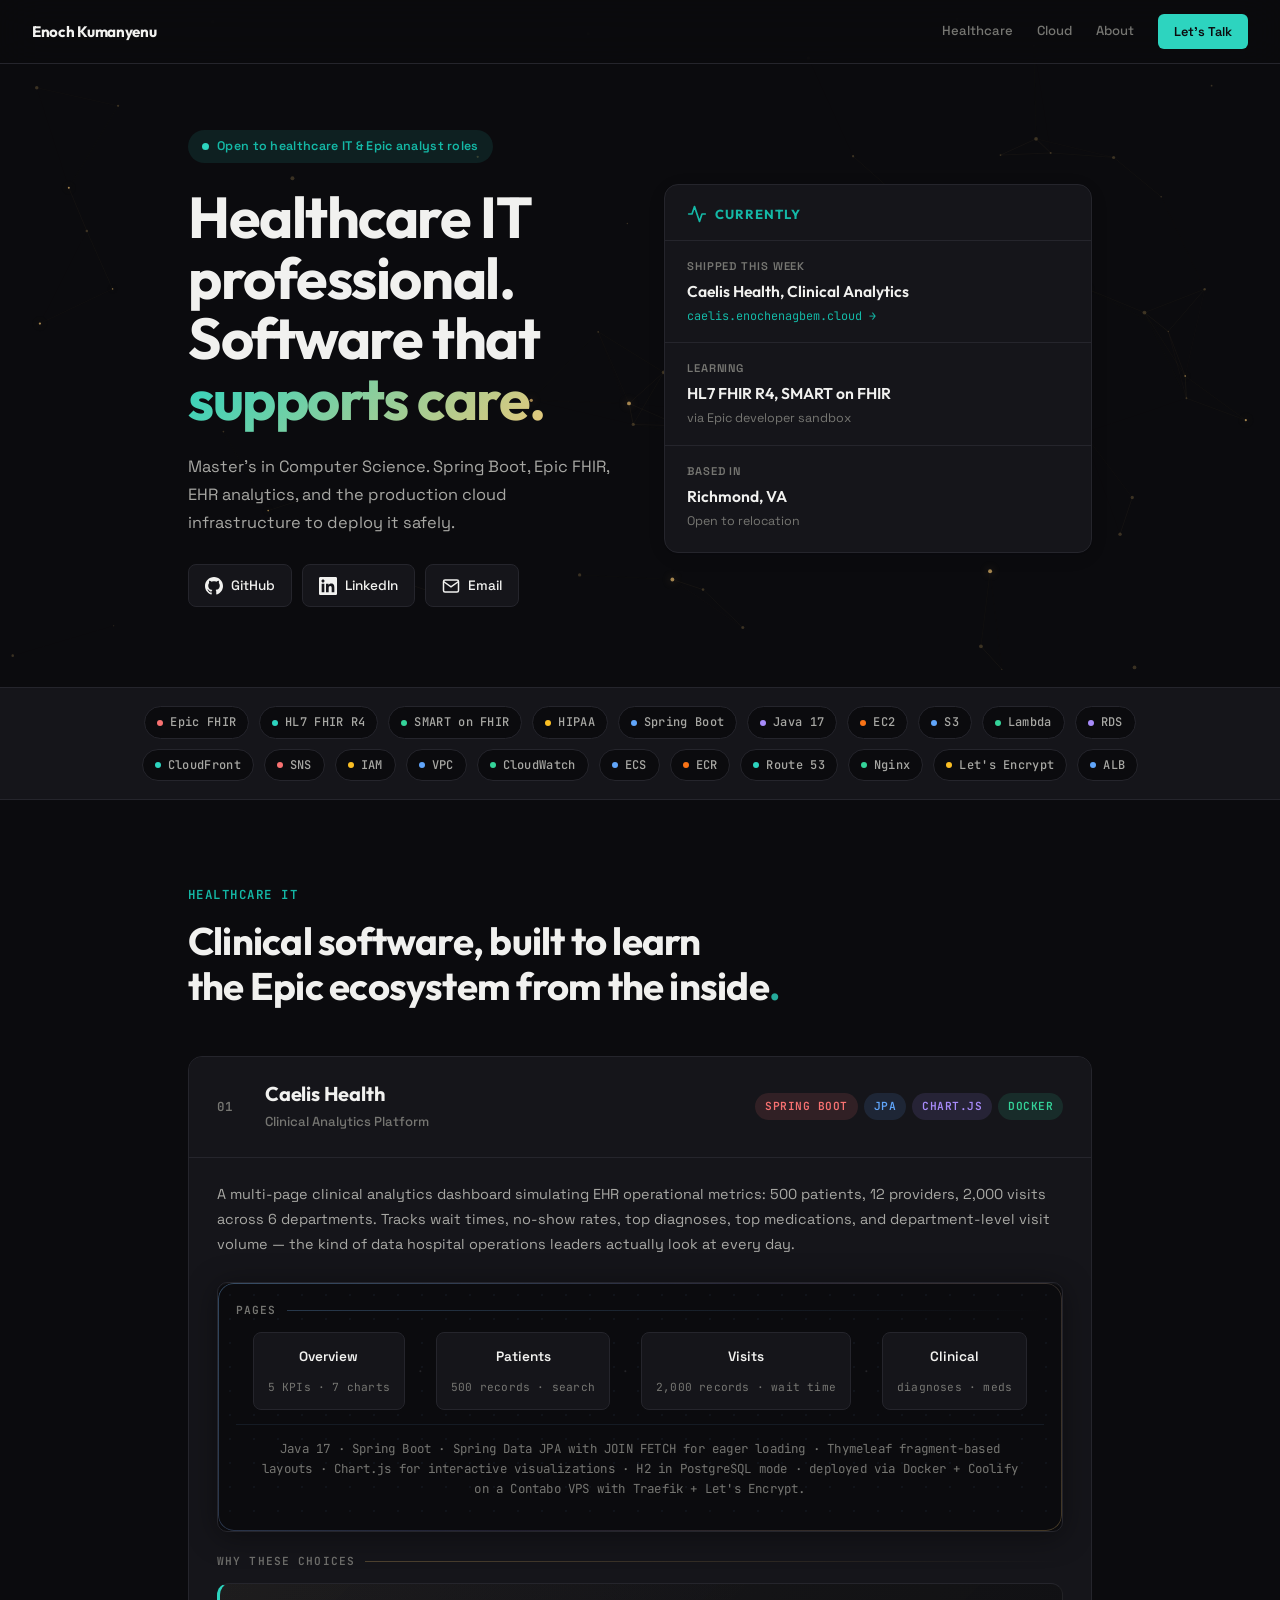
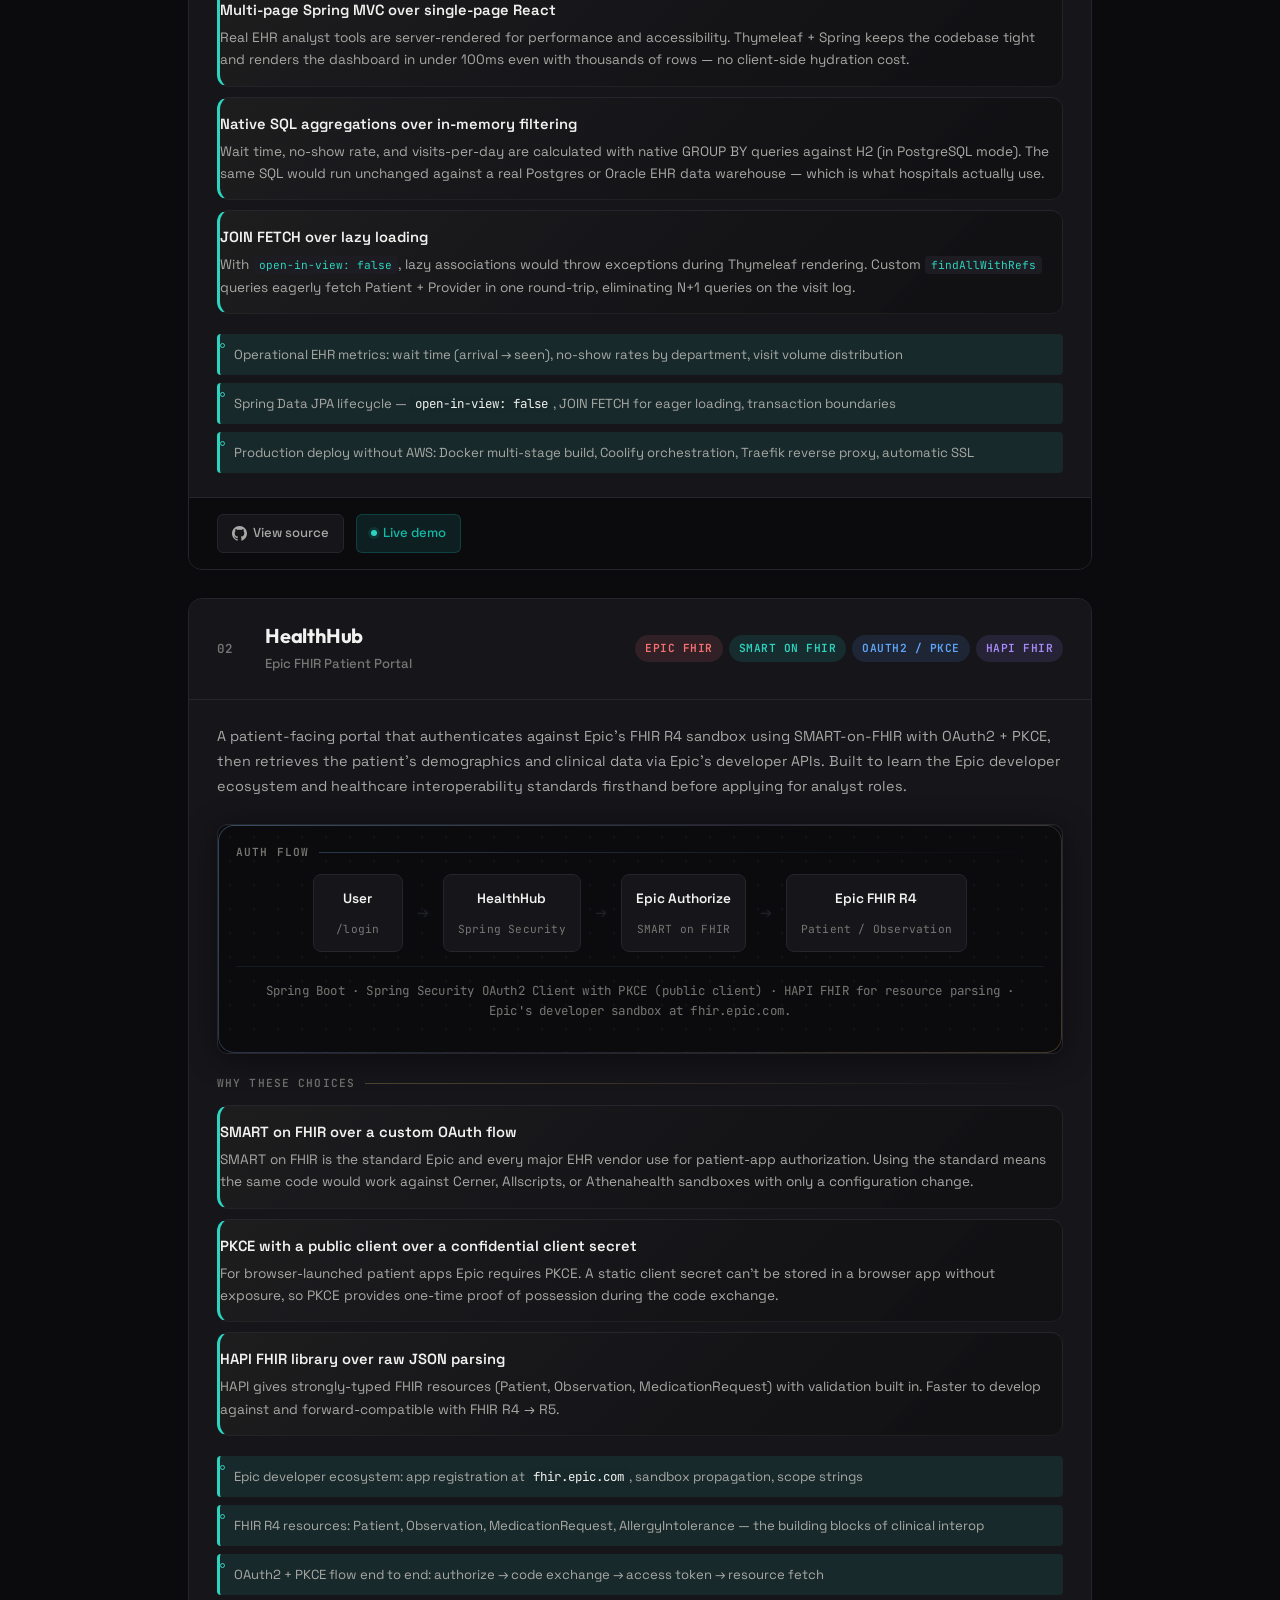
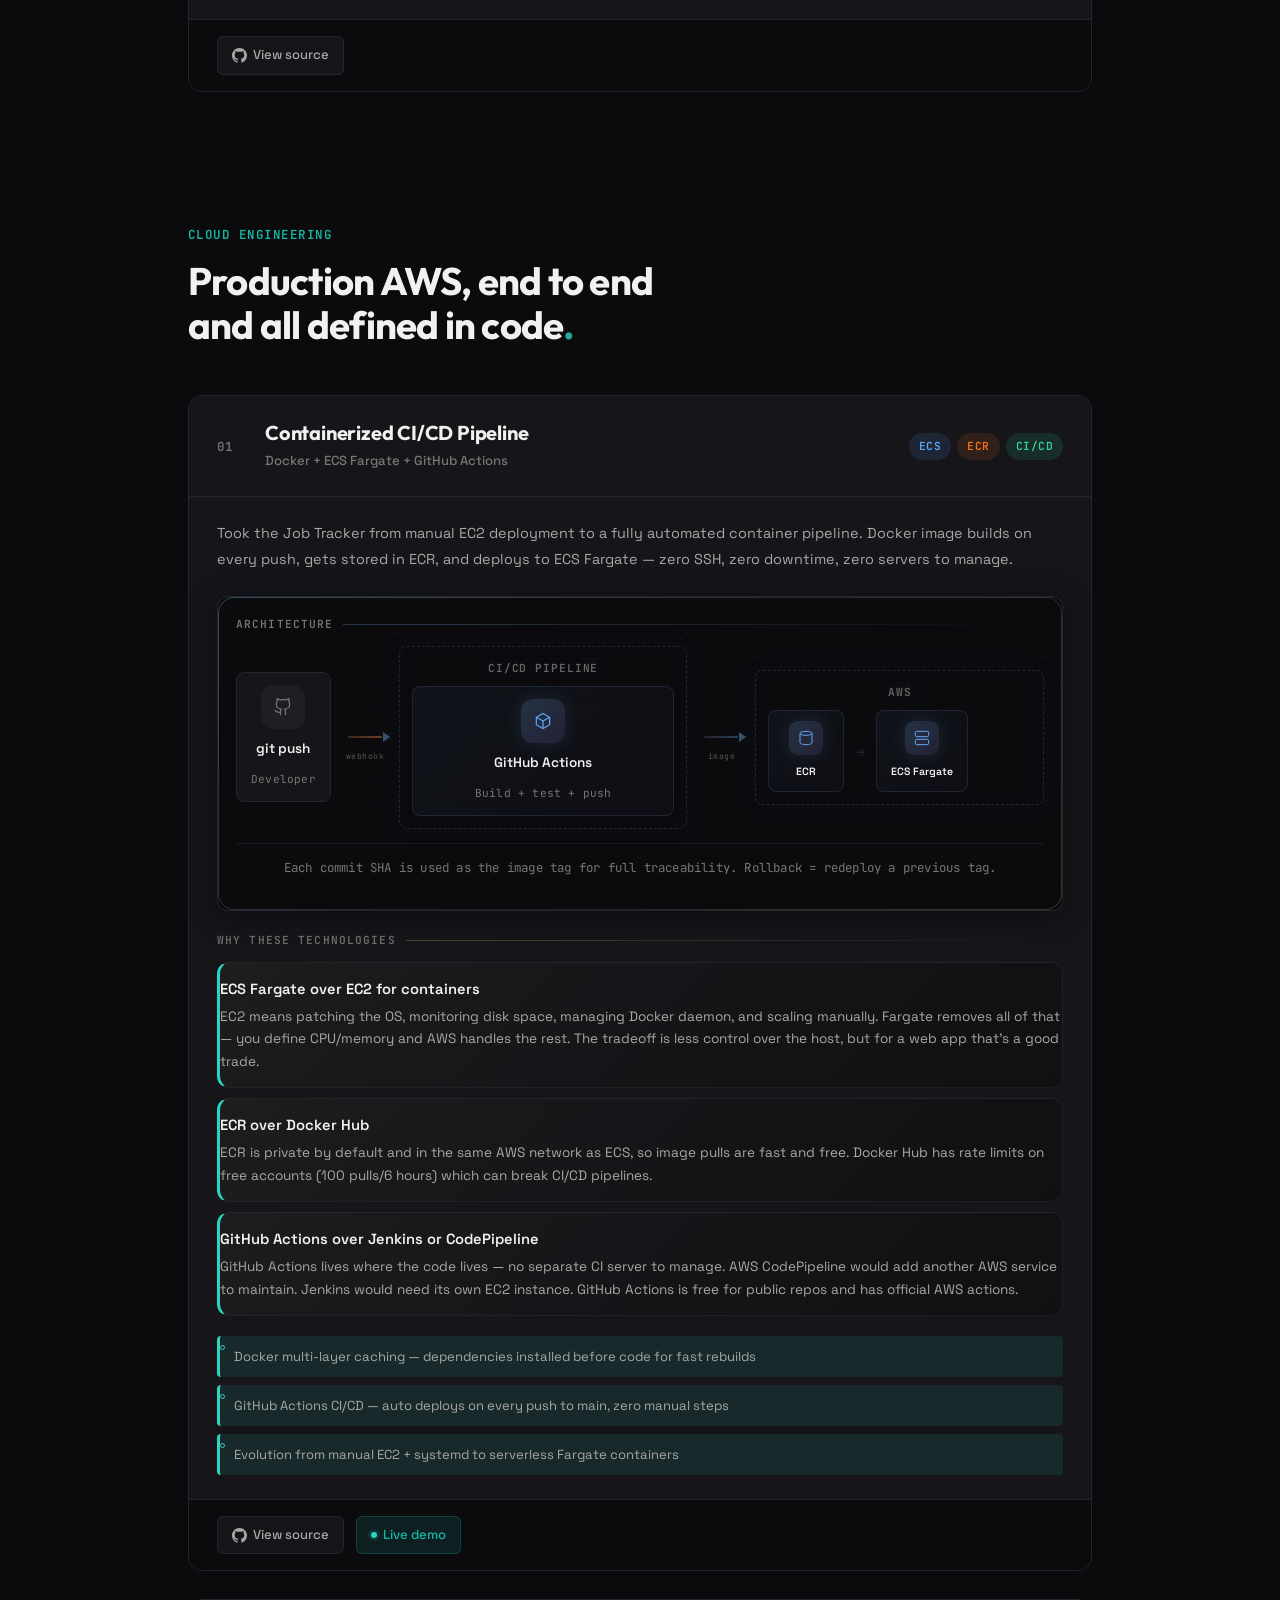
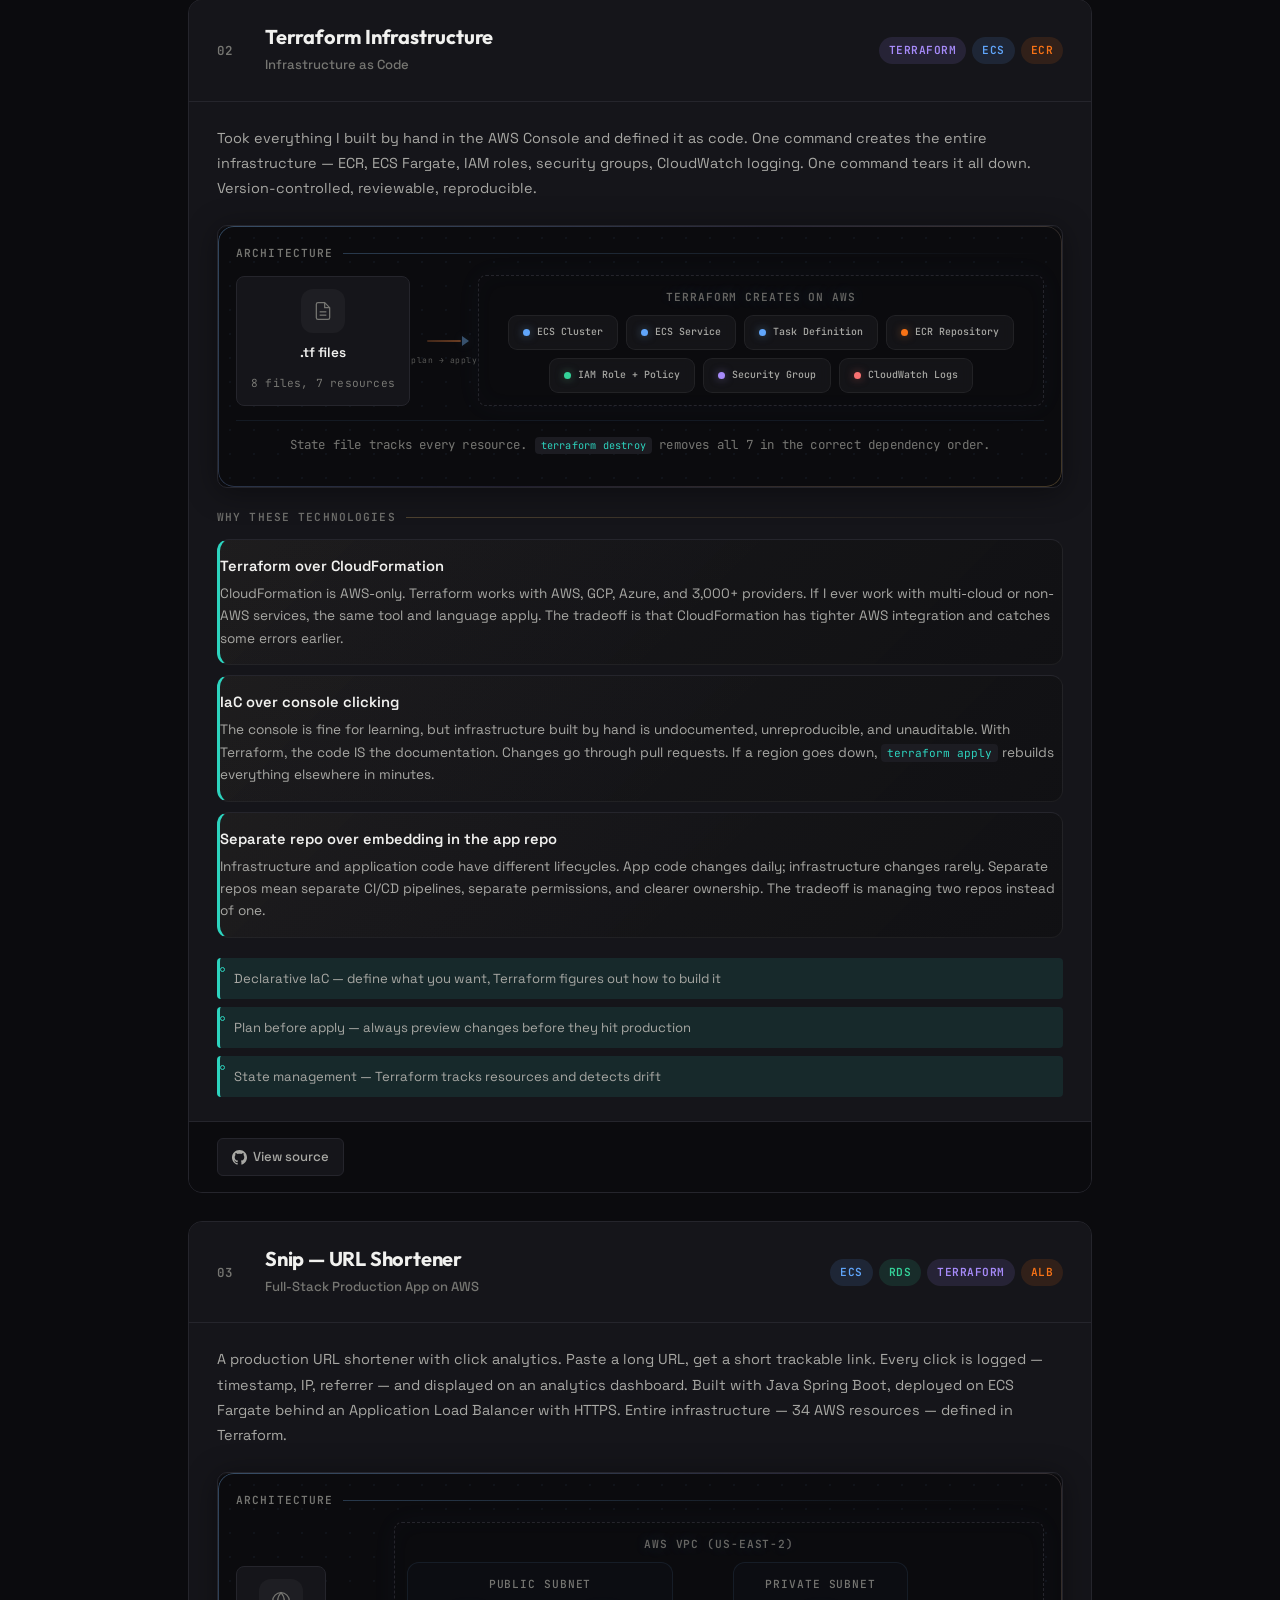
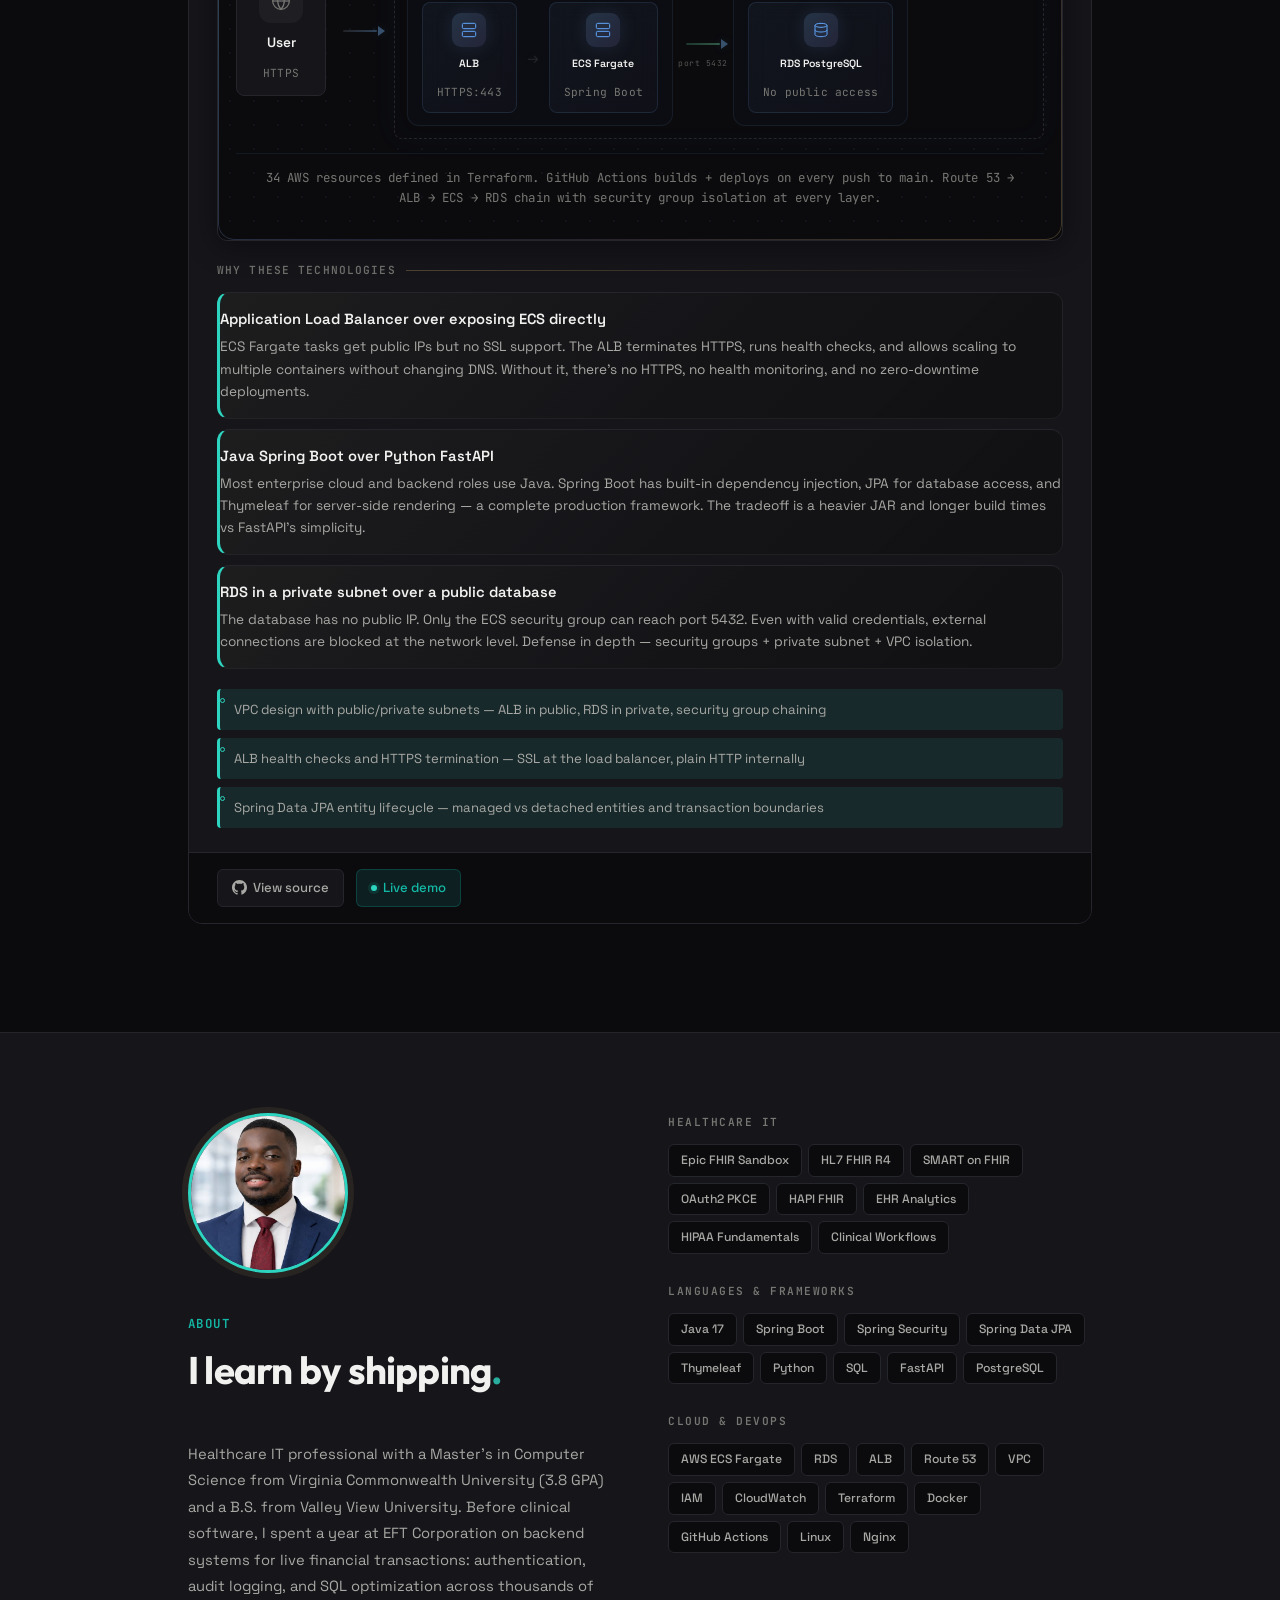
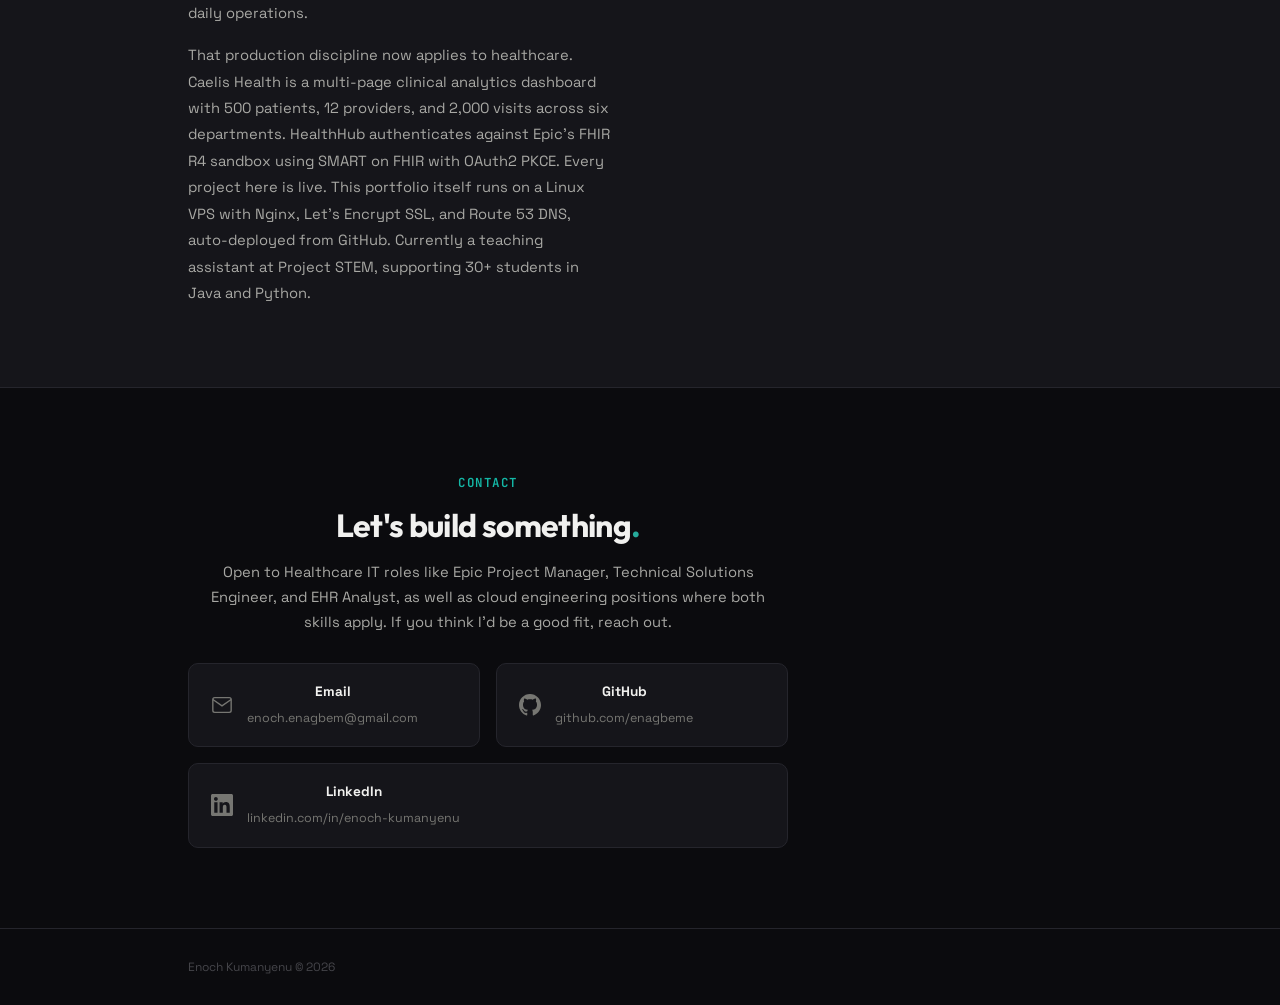
==== commit 994eadb5: "Remove active-application row from Currently card" ====
--- a/index.html
+++ b/index.html
@@ -56,11 +56,6 @@
                     <div class="current-header">
                         <svg width="20" height="20" viewBox="0 0 24 24" fill="none" stroke="currentColor" stroke-width="2" stroke-linecap="round" stroke-linejoin="round"><path d="M22 12h-4l-3 9L9 3l-3 9H2"/></svg>
                         <span>Currently</span>
-                    </div>
-                    <div class="current-row">
-                        <div class="current-label">Active application</div>
-                        <div class="current-value">Epic Project Manager</div>
-                        <div class="current-meta"><span class="status-dot"></span>Under review</div>
                     </div>
                     <div class="current-row">
                         <div class="current-label">Shipped this week</div>
--- a/css/style.css
+++ b/css/style.css
@@ -29,9 +29,10 @@
     --teal: #2dd4bf;
     --teal-light: rgba(45,212,191,0.12);
     --amber: #fbbf24;
-    --font-display: 'Outfit', sans-serif;
-    --font-body: 'Space Grotesk', sans-serif;
-    --font-mono: 'JetBrains Mono', monospace;
+    /* Robust font stacks — graceful fallback when Google Fonts is blocked (Brave, strict ad-blockers) */
+    --font-display: 'Outfit', 'Inter', system-ui, -apple-system, BlinkMacSystemFont, 'Segoe UI', Roboto, 'Helvetica Neue', Arial, sans-serif;
+    --font-body: 'Space Grotesk', 'Inter', system-ui, -apple-system, BlinkMacSystemFont, 'Segoe UI', Roboto, 'Helvetica Neue', Arial, sans-serif;
+    --font-mono: 'JetBrains Mono', ui-monospace, 'SF Mono', SFMono-Regular, Menlo, Monaco, Consolas, 'Liberation Mono', 'Courier New', monospace;
 }
 
 *, *::before, *::after { margin: 0; padding: 0; box-sizing: border-box; }
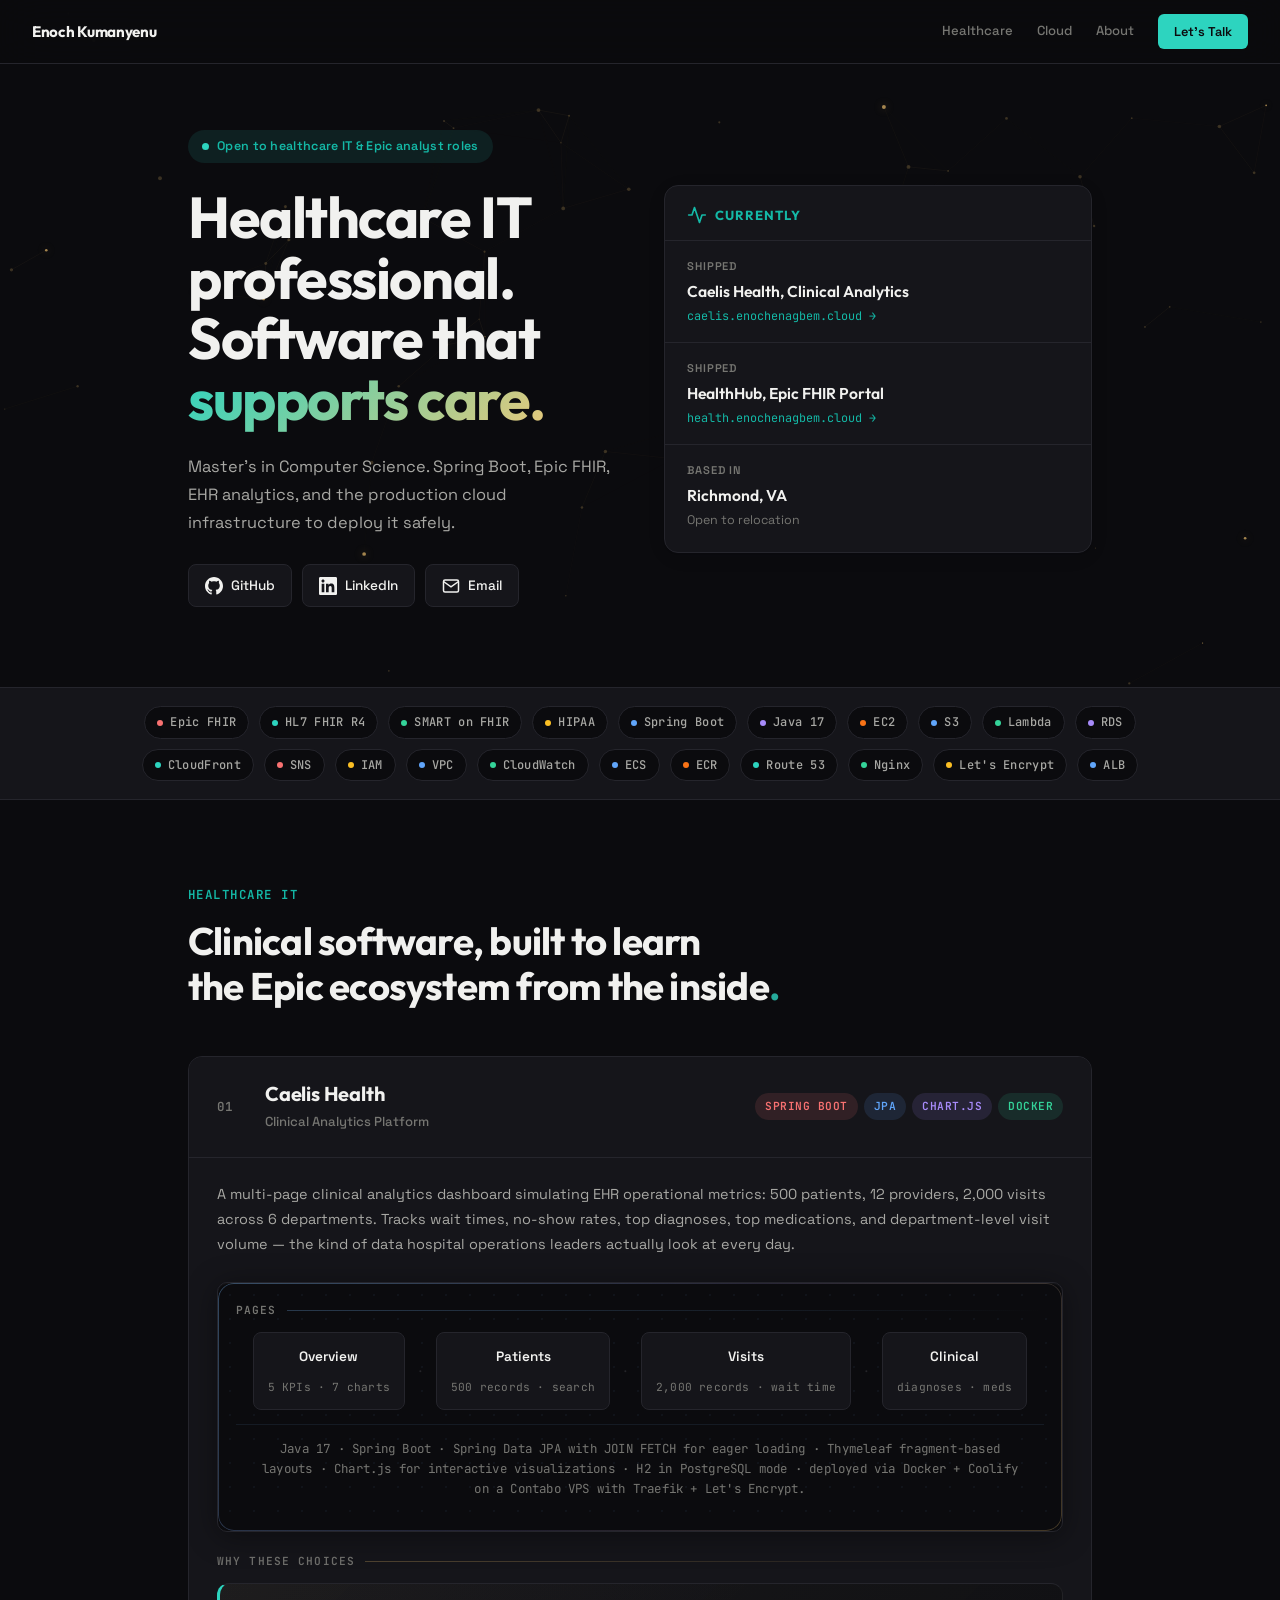
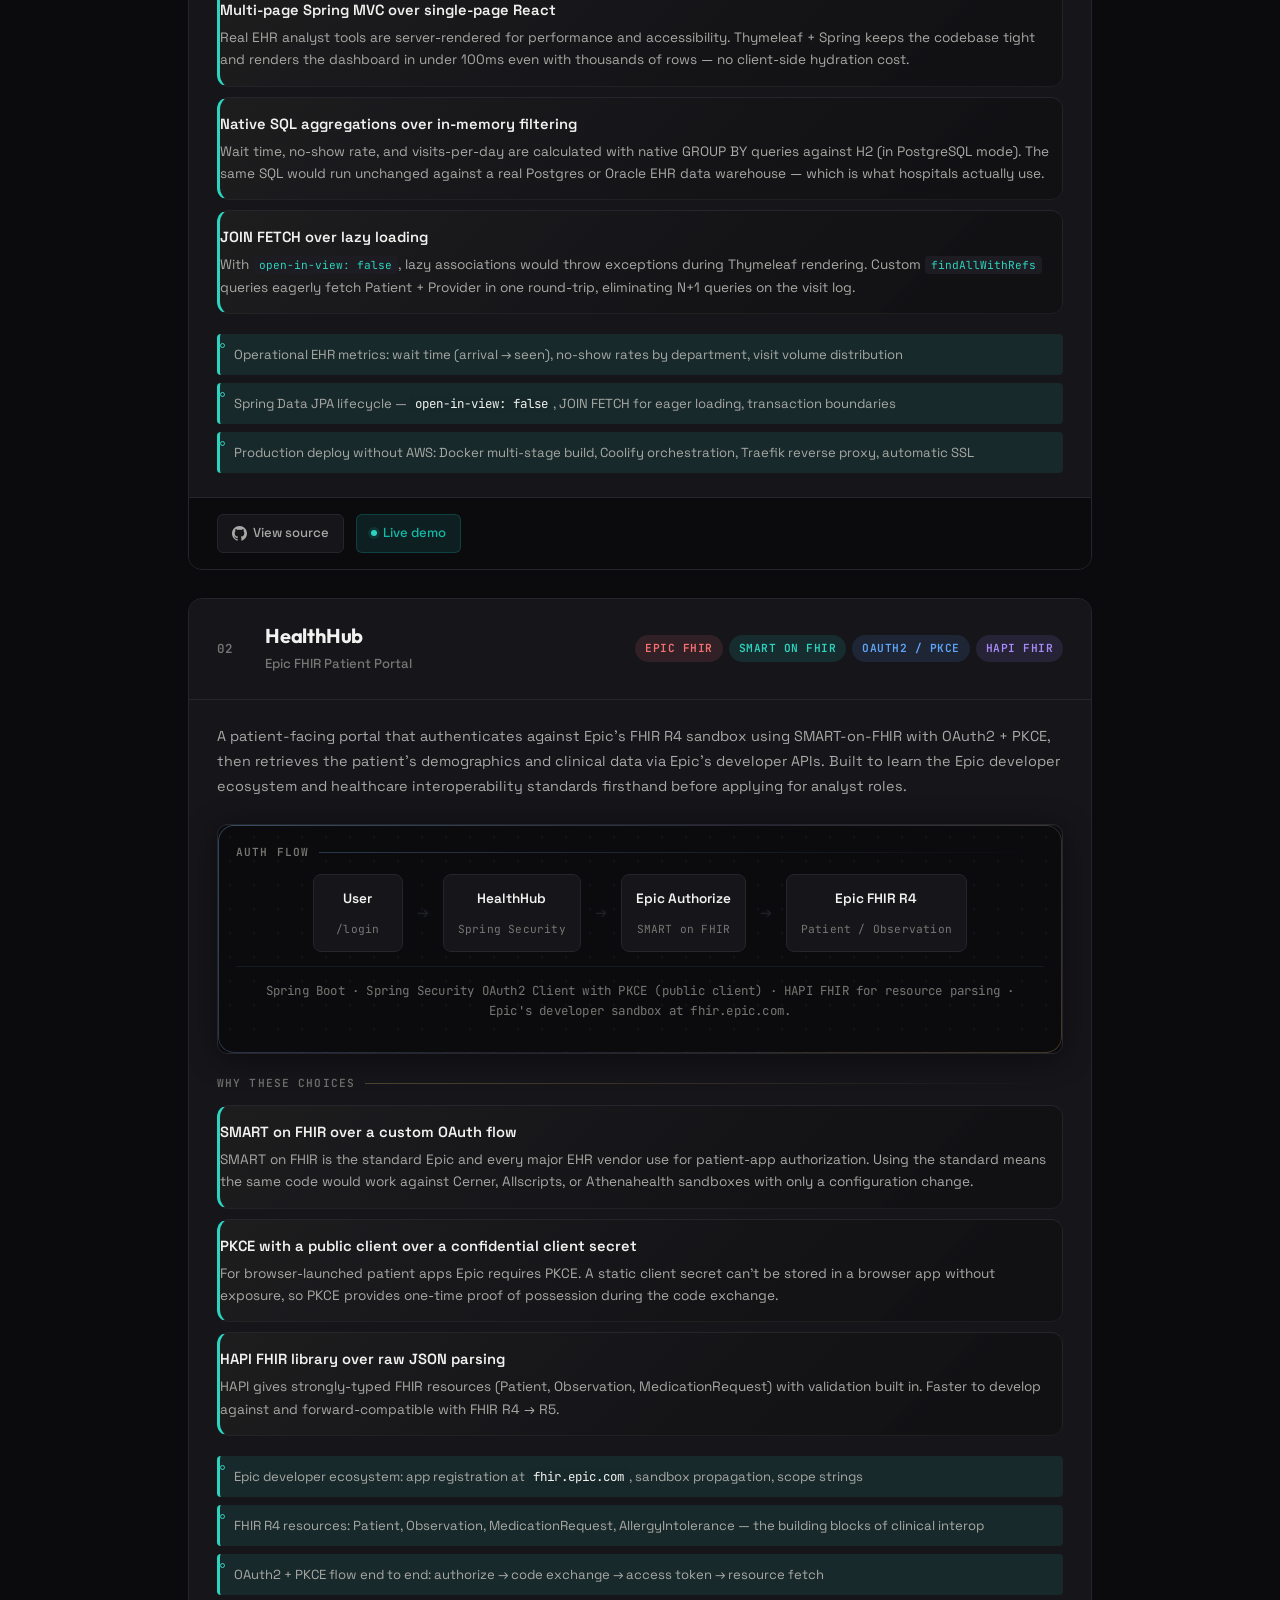
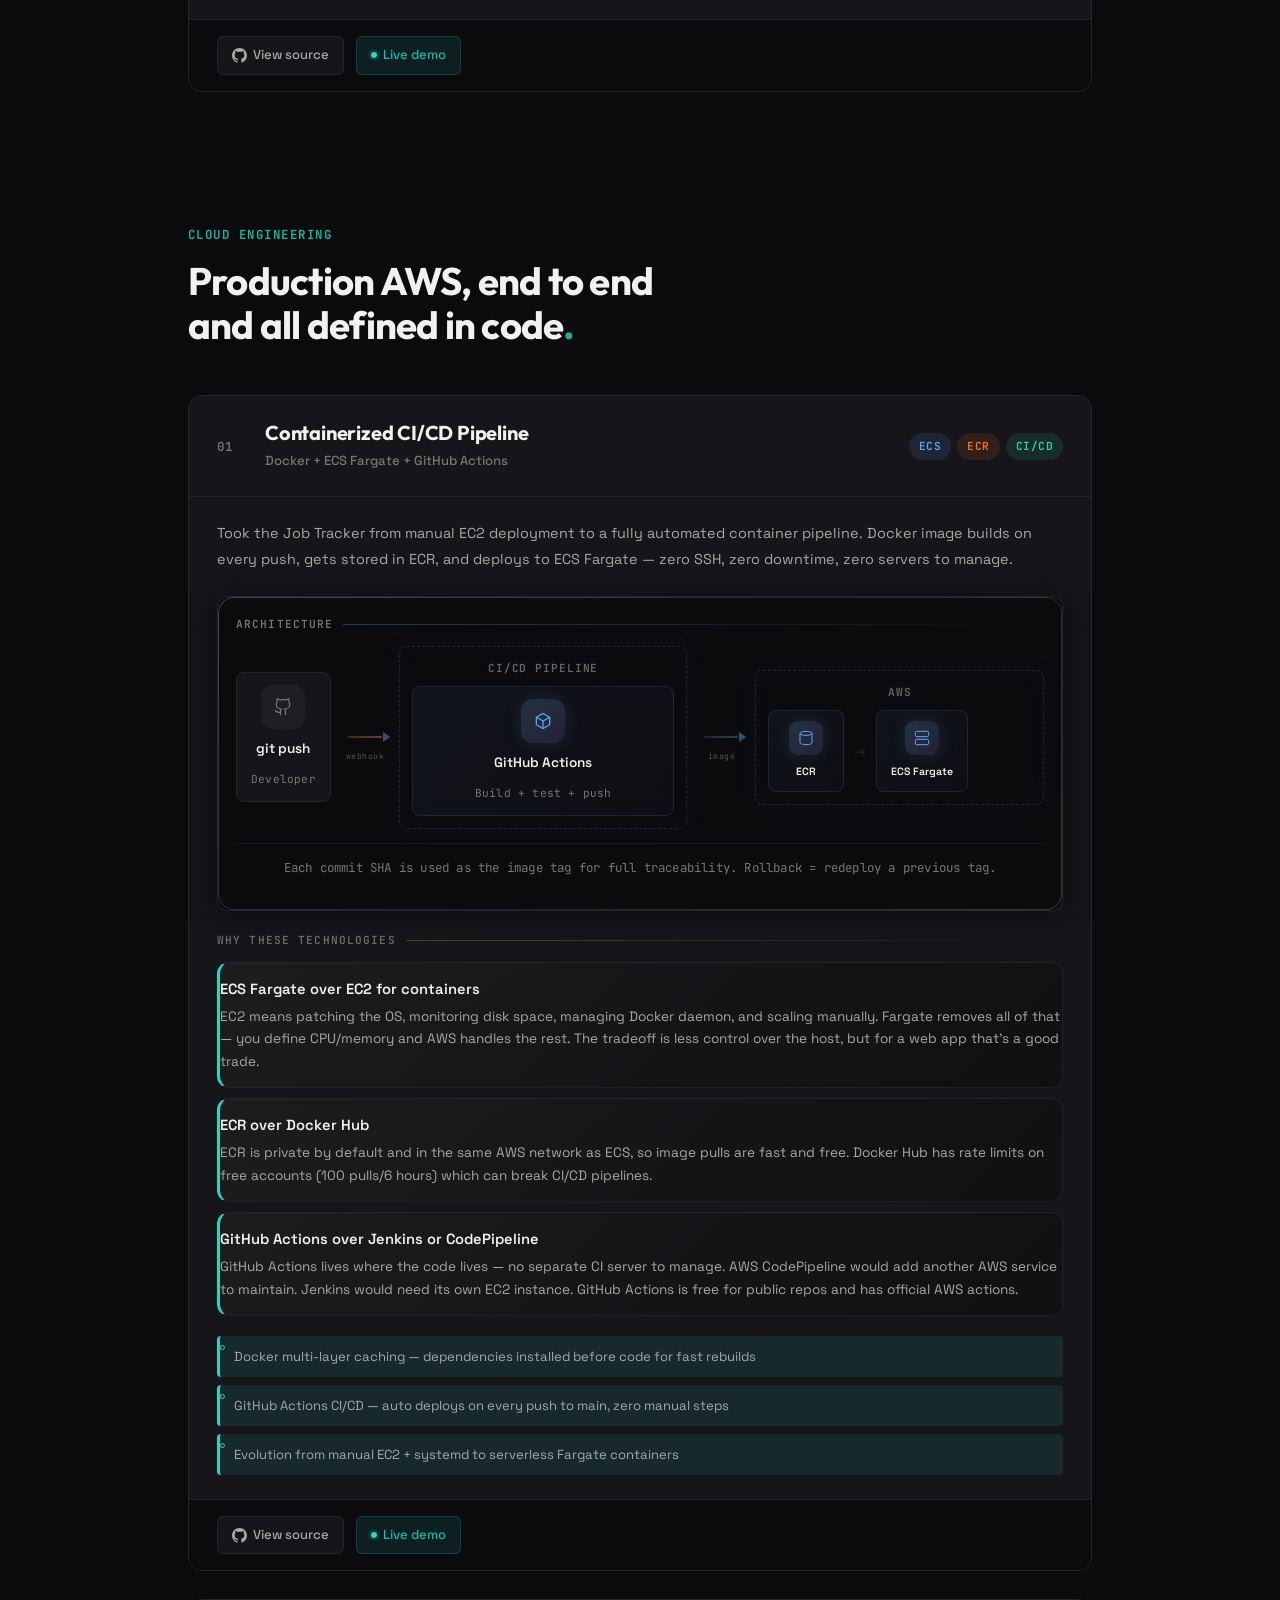
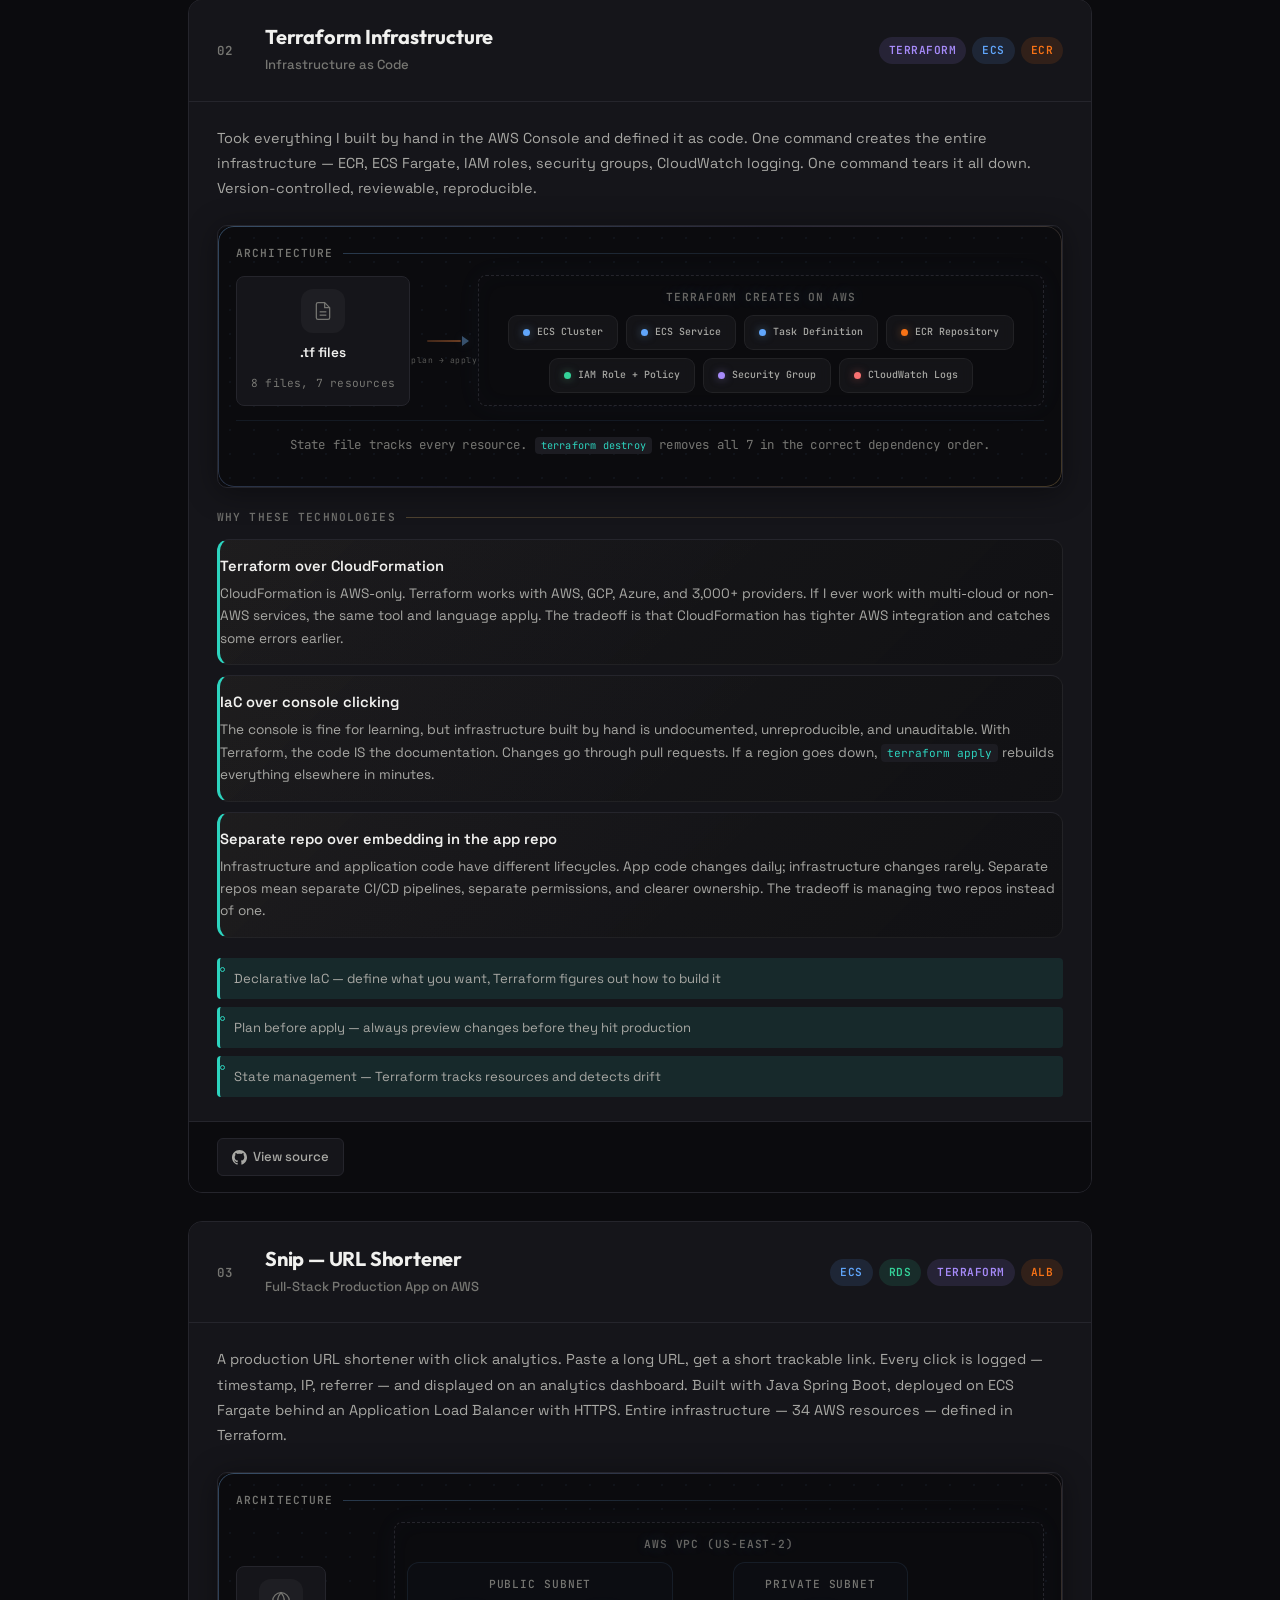
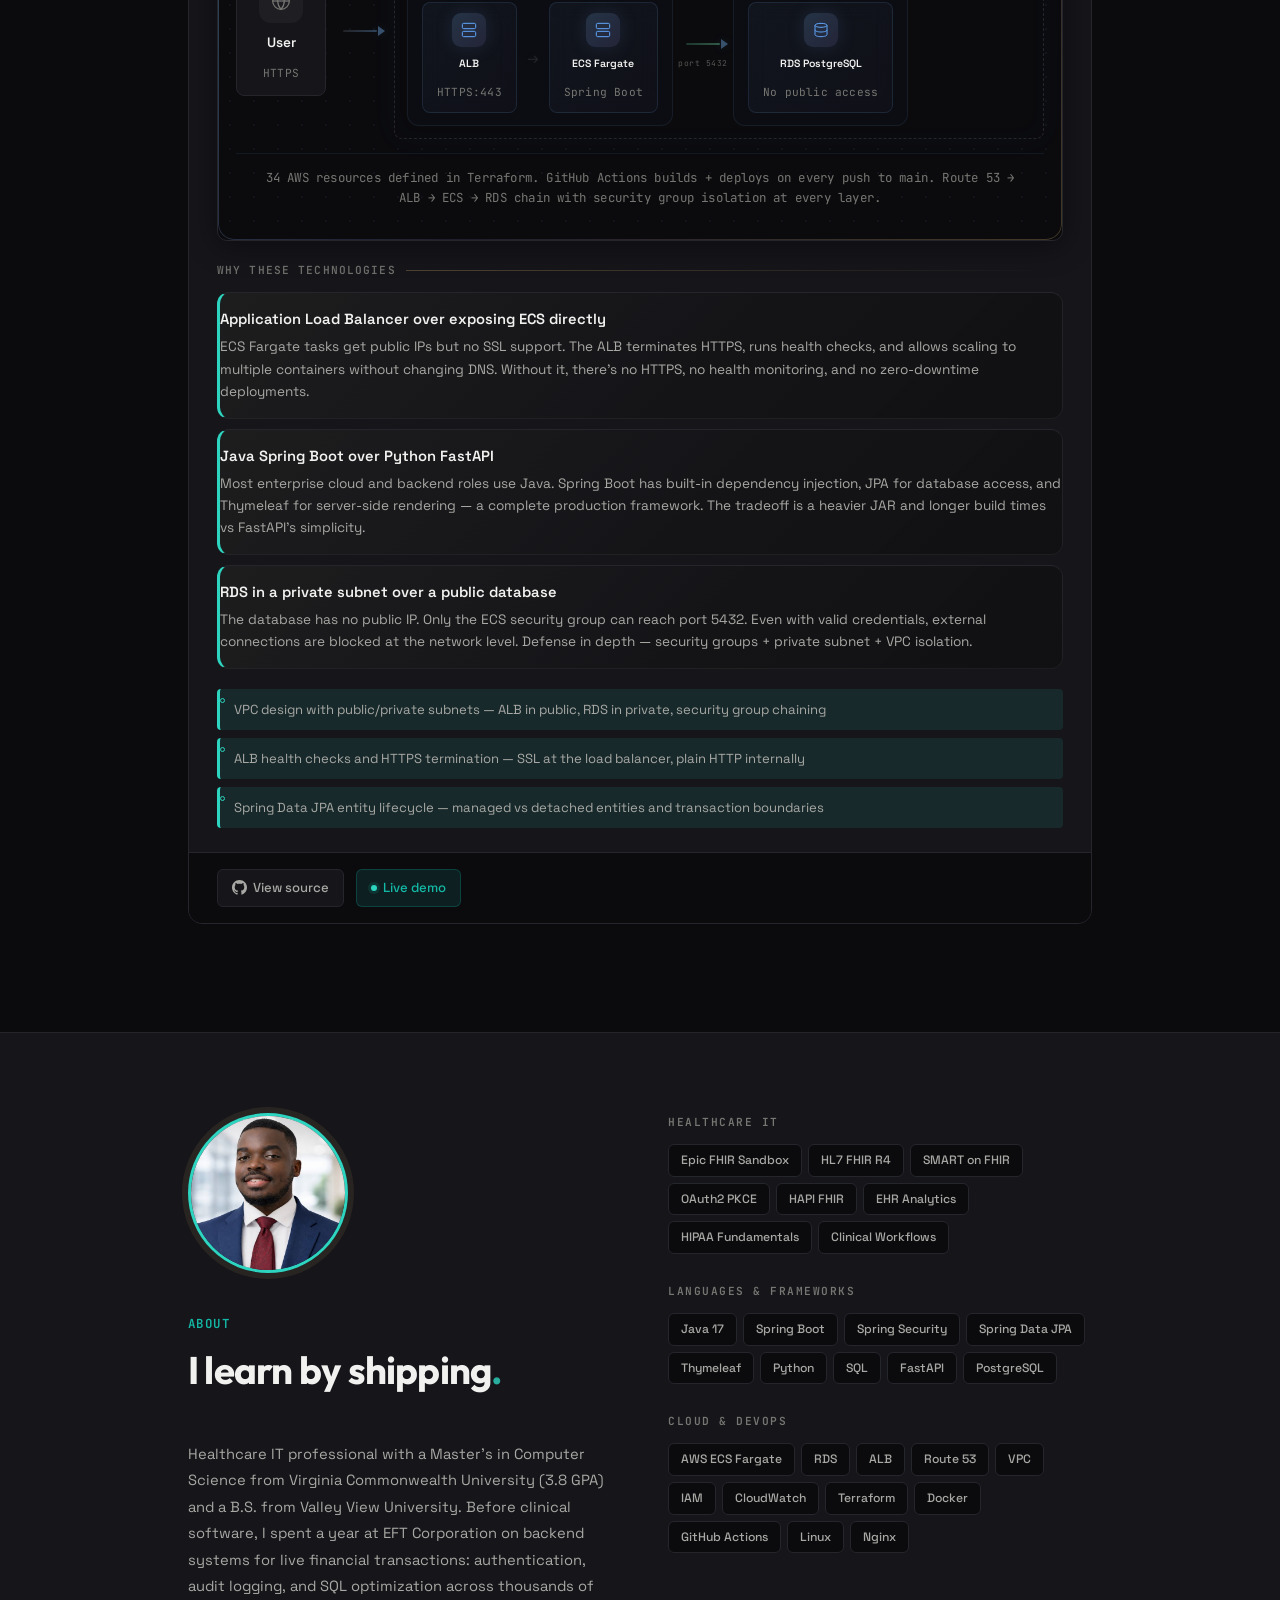
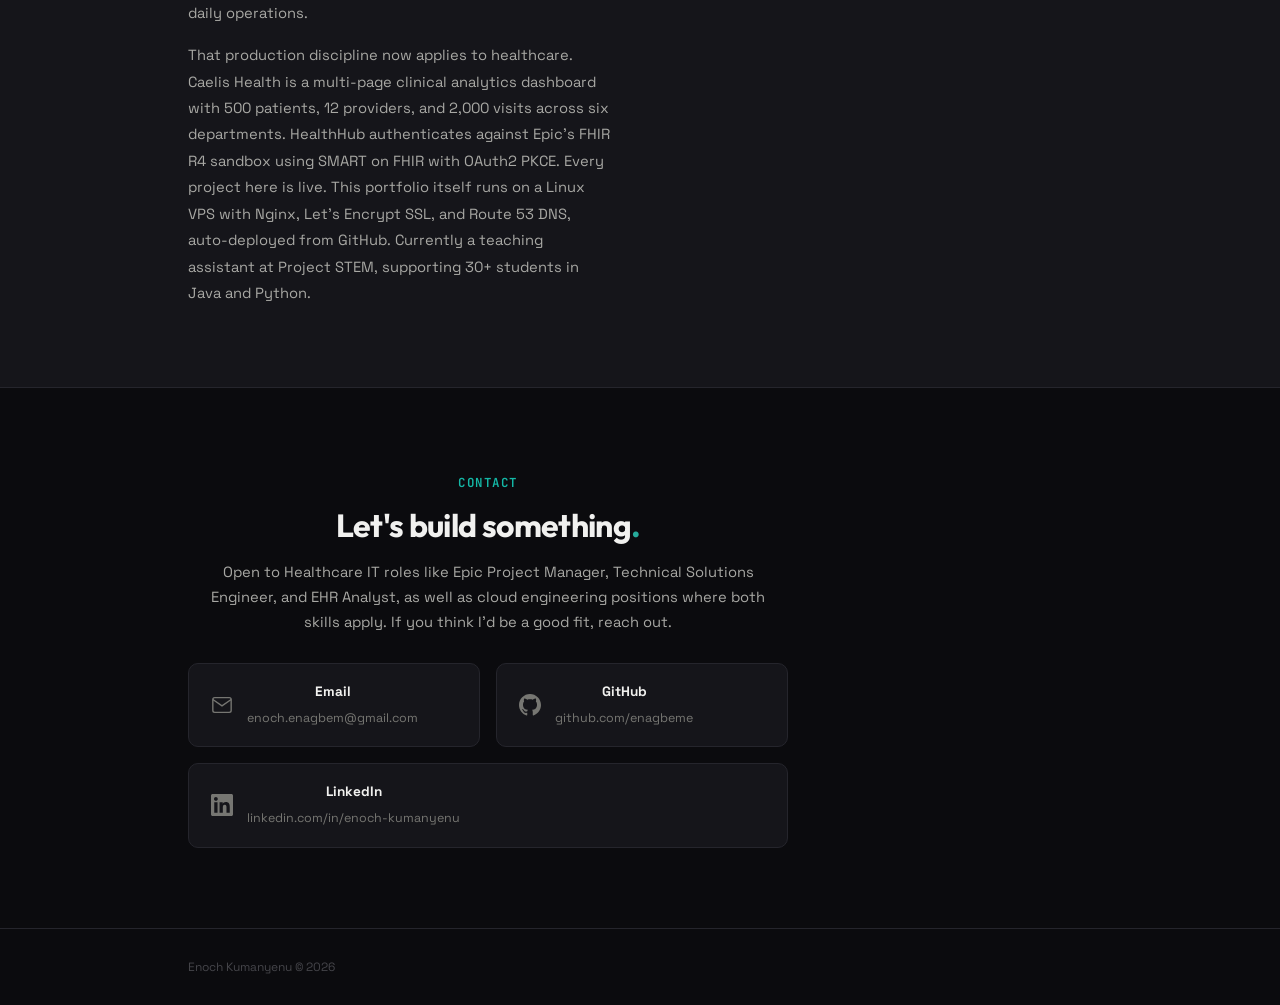
==== commit 7419ffbb: "Add HealthHub live demo link and feature it in Currently card HealthHub is now deployed at health.en" ====
--- a/index.html
+++ b/index.html
@@ -58,14 +58,14 @@
                         <span>Currently</span>
                     </div>
                     <div class="current-row">
-                        <div class="current-label">Shipped this week</div>
+                        <div class="current-label">Shipped</div>
                         <div class="current-value">Caelis Health, Clinical Analytics</div>
                         <div class="current-meta"><a href="https://caelis.enochenagbem.cloud" target="_blank">caelis.enochenagbem.cloud &rarr;</a></div>
                     </div>
                     <div class="current-row">
-                        <div class="current-label">Learning</div>
-                        <div class="current-value">HL7 FHIR R4, SMART on FHIR</div>
-                        <div class="current-meta">via Epic developer sandbox</div>
+                        <div class="current-label">Shipped</div>
+                        <div class="current-value">HealthHub, Epic FHIR Portal</div>
+                        <div class="current-meta"><a href="https://health.enochenagbem.cloud" target="_blank">health.enochenagbem.cloud &rarr;</a></div>
                     </div>
                     <div class="current-row last">
                         <div class="current-label">Based in</div>
@@ -232,6 +232,10 @@
                     <a href="https://github.com/enagbeme/healthhub" target="_blank" class="proj-link">
                         <svg width="15" height="15" viewBox="0 0 24 24" fill="currentColor"><path d="M12 0c-6.626 0-12 5.373-12 12 0 5.302 3.438 9.8 8.207 11.387.599.111.793-.261.793-.577v-2.234c-3.338.726-4.033-1.416-4.033-1.416-.546-1.387-1.333-1.756-1.333-1.756-1.089-.745.083-.729.083-.729 1.205.084 1.839 1.237 1.839 1.237 1.07 1.834 2.807 1.304 3.492.997.107-.775.418-1.305.762-1.604-2.665-.305-5.467-1.334-5.467-5.931 0-1.311.469-2.381 1.236-3.221-.124-.303-.535-1.524.117-3.176 0 0 1.008-.322 3.301 1.23.957-.266 1.983-.399 3.003-.404 1.02.005 2.047.138 3.006.404 2.291-1.552 3.297-1.23 3.297-1.23.653 1.653.242 2.874.118 3.176.77.84 1.235 1.911 1.235 3.221 0 4.609-2.807 5.624-5.479 5.921.43.372.823 1.102.823 2.222v3.293c0 .319.192.694.801.576 4.765-1.589 8.199-6.086 8.199-11.386 0-6.627-5.373-12-12-12z"/></svg>
                         View source
+                    </a>
+                    <a href="https://health.enochenagbem.cloud" target="_blank" class="proj-link live">
+                        <span class="live-dot"></span>
+                        Live demo
                     </a>
                 </div>
             </article>
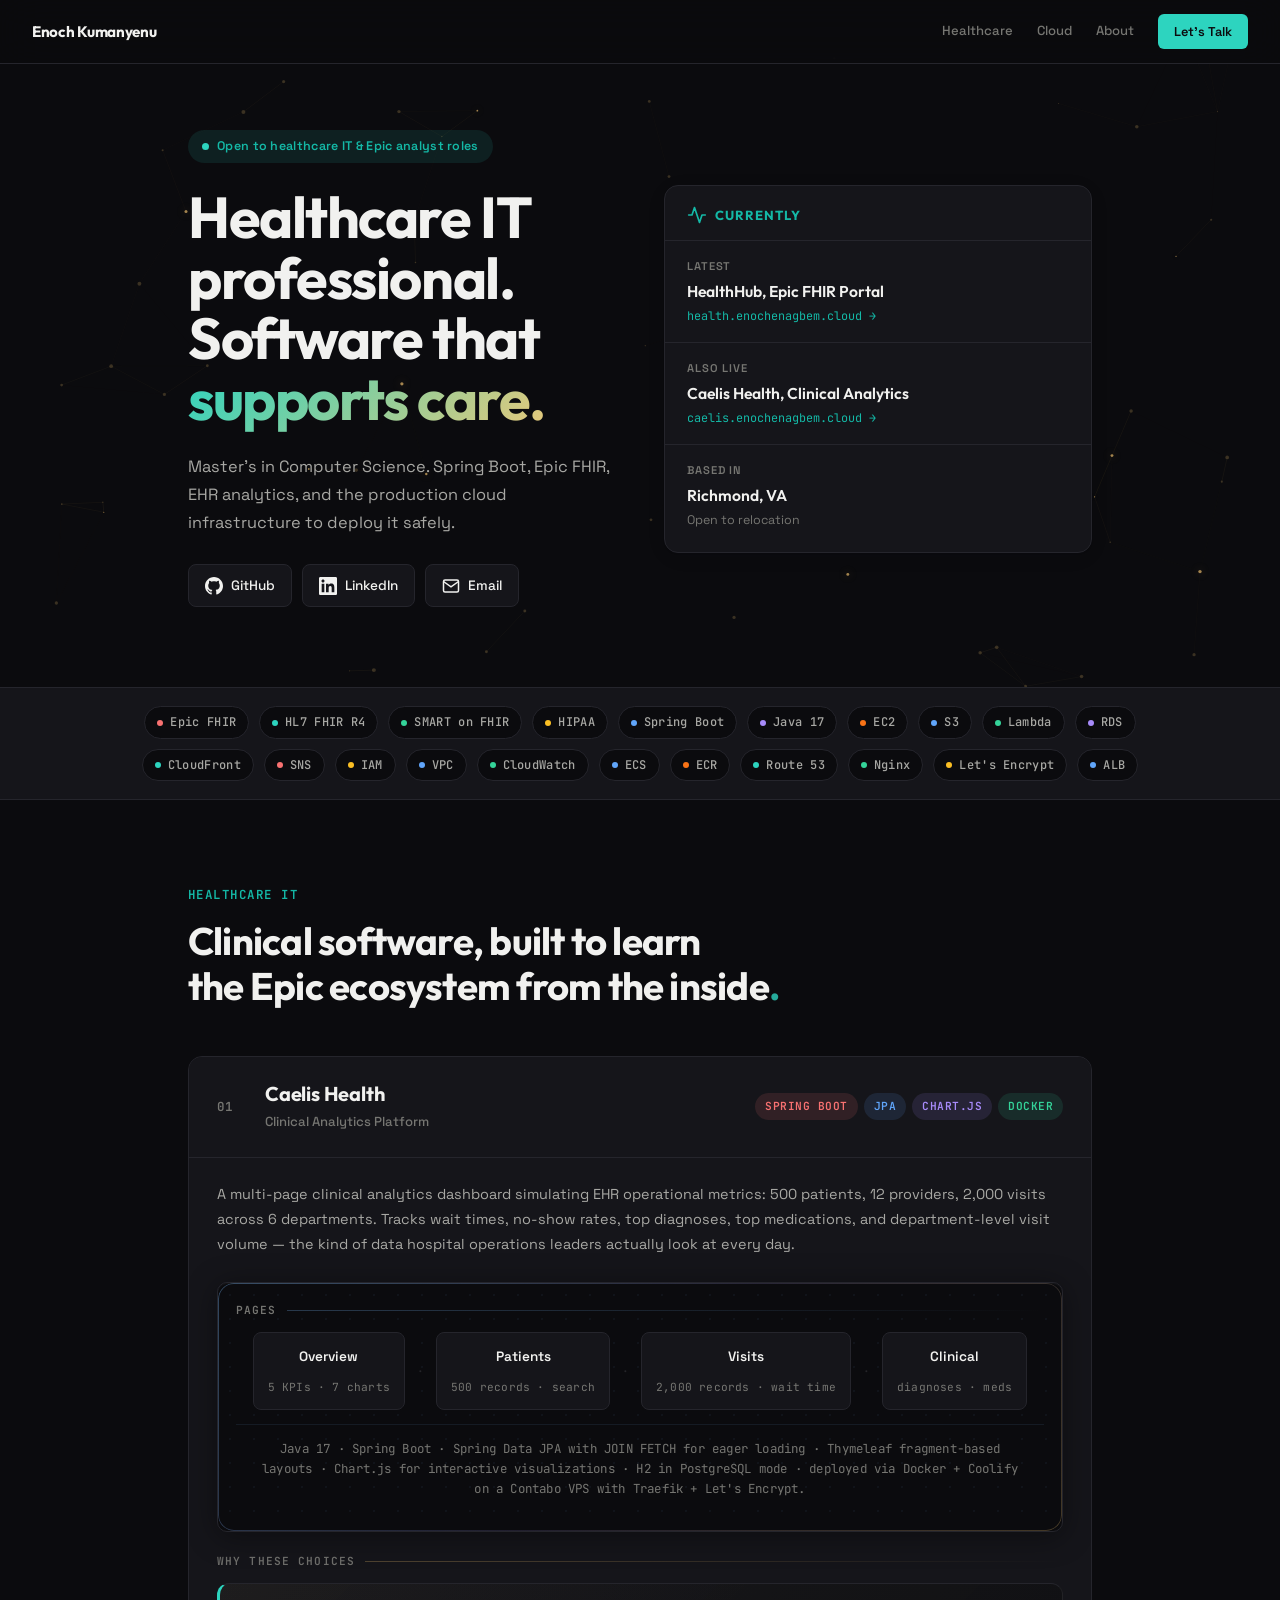
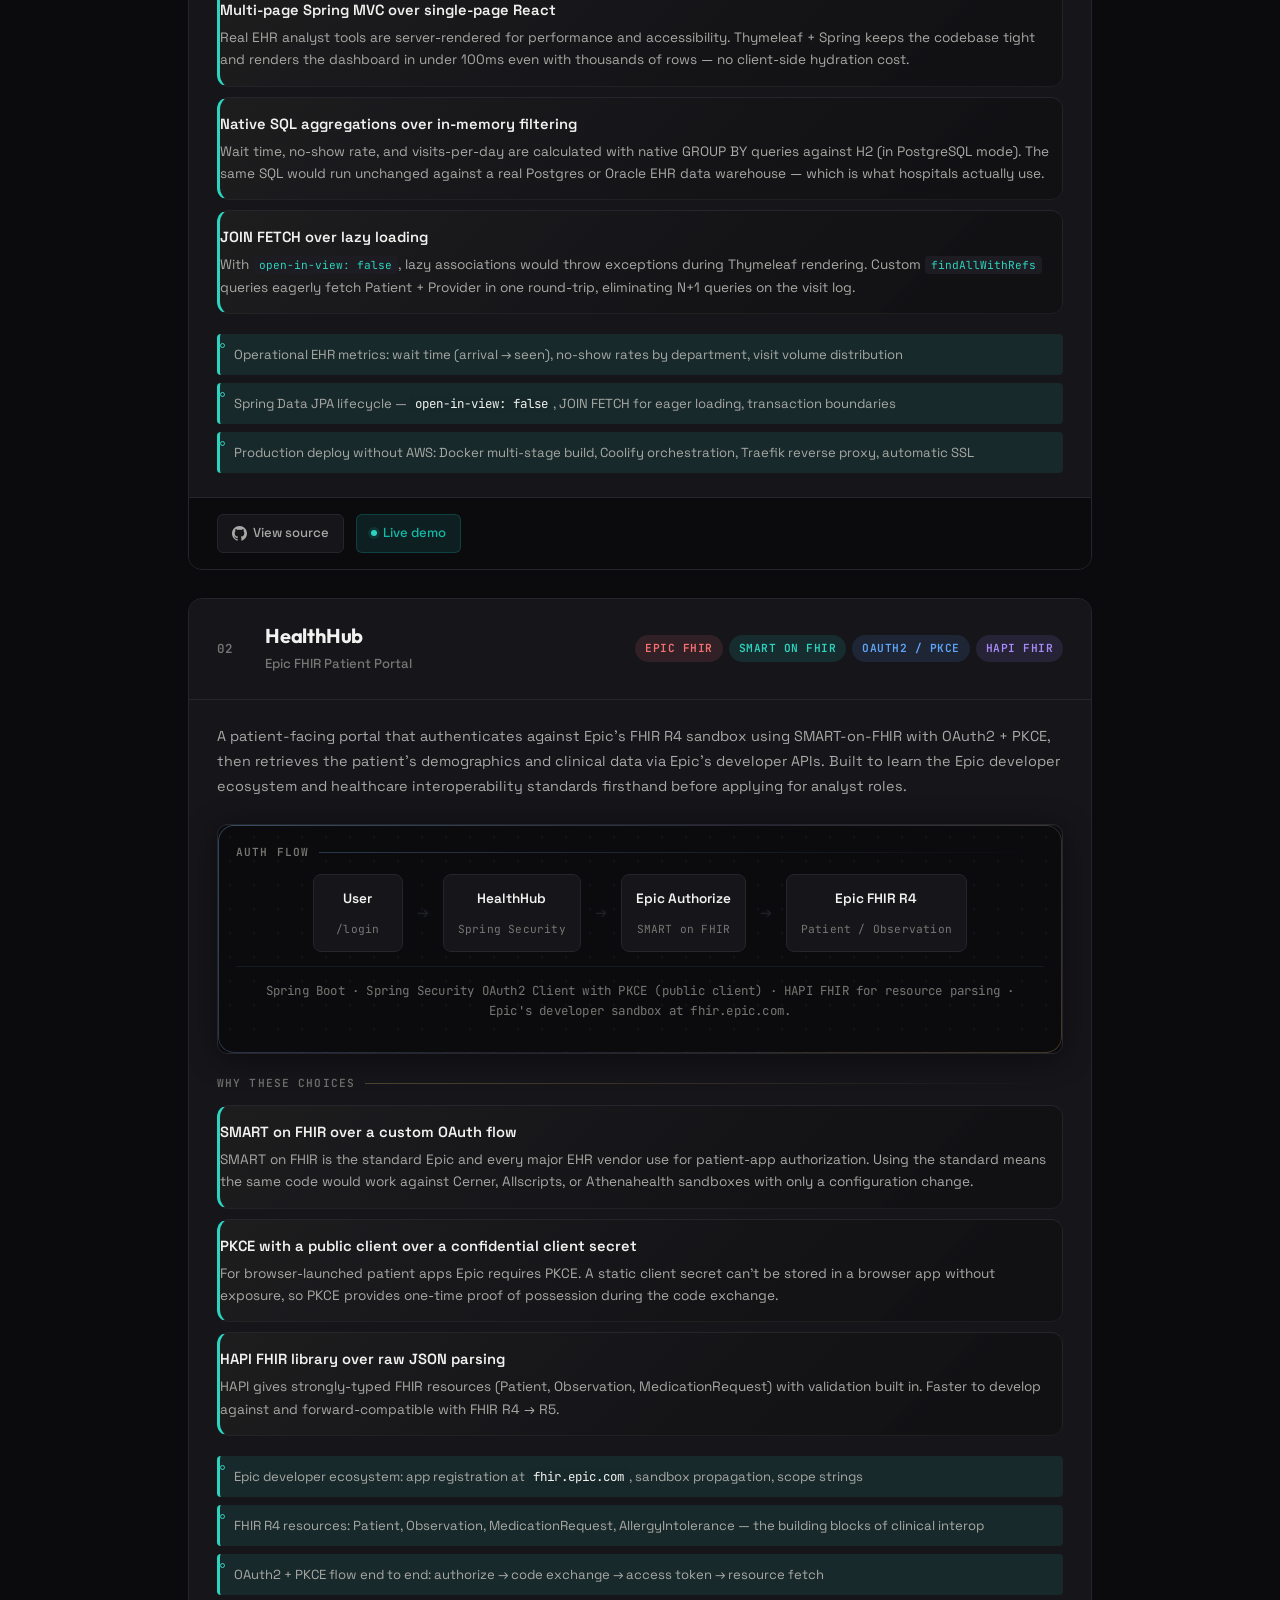
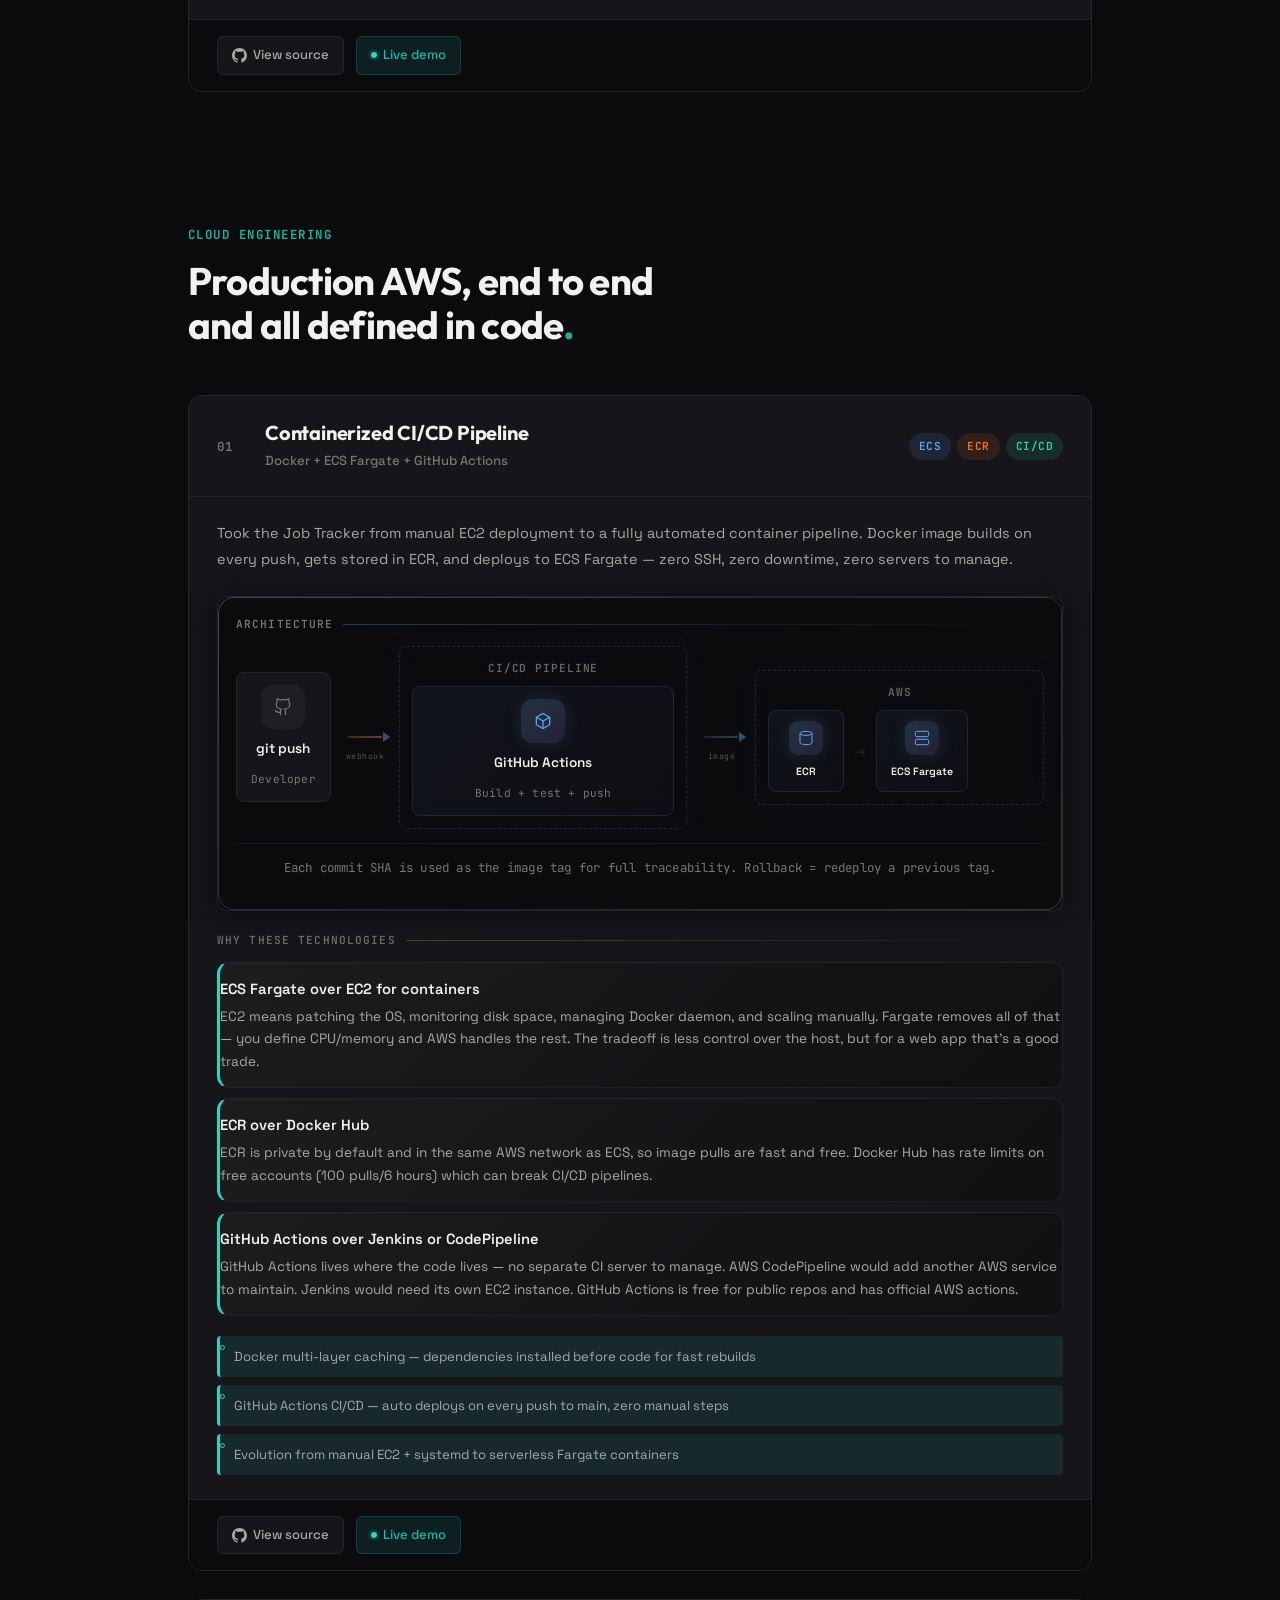
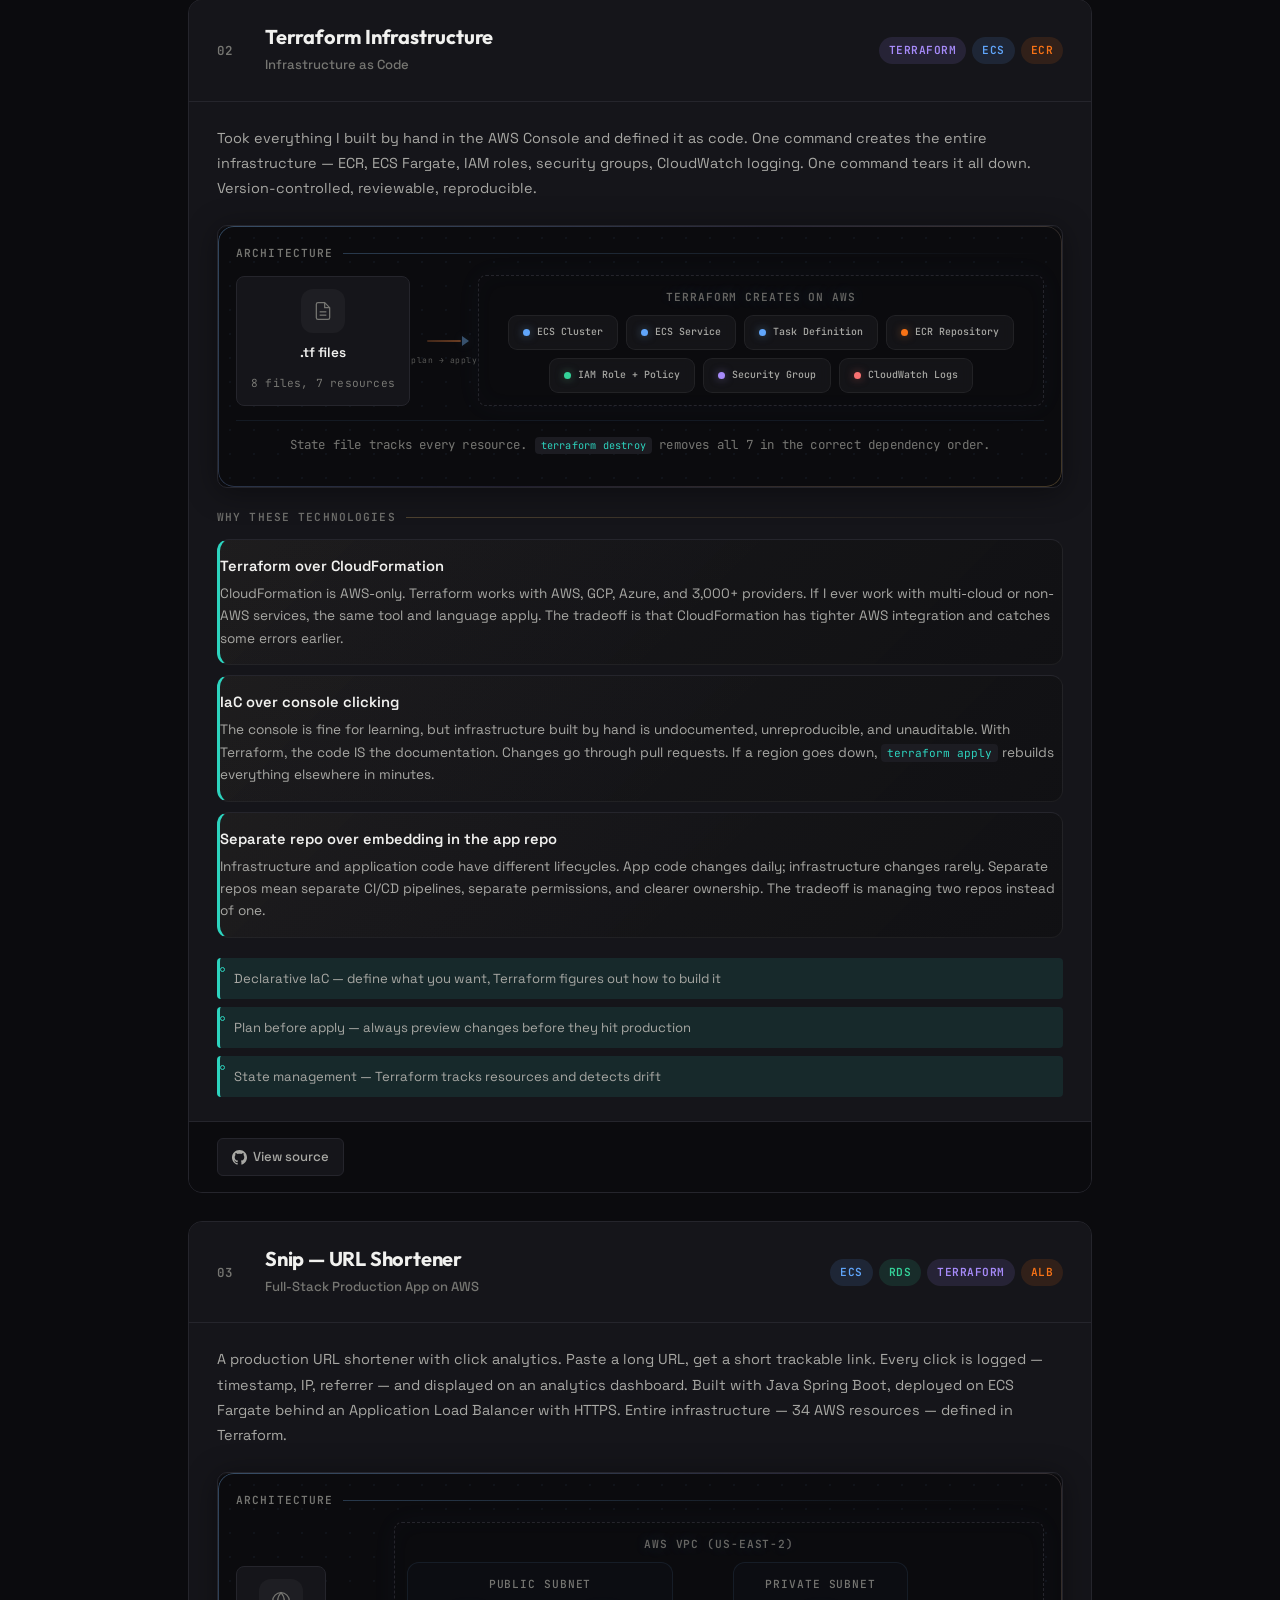
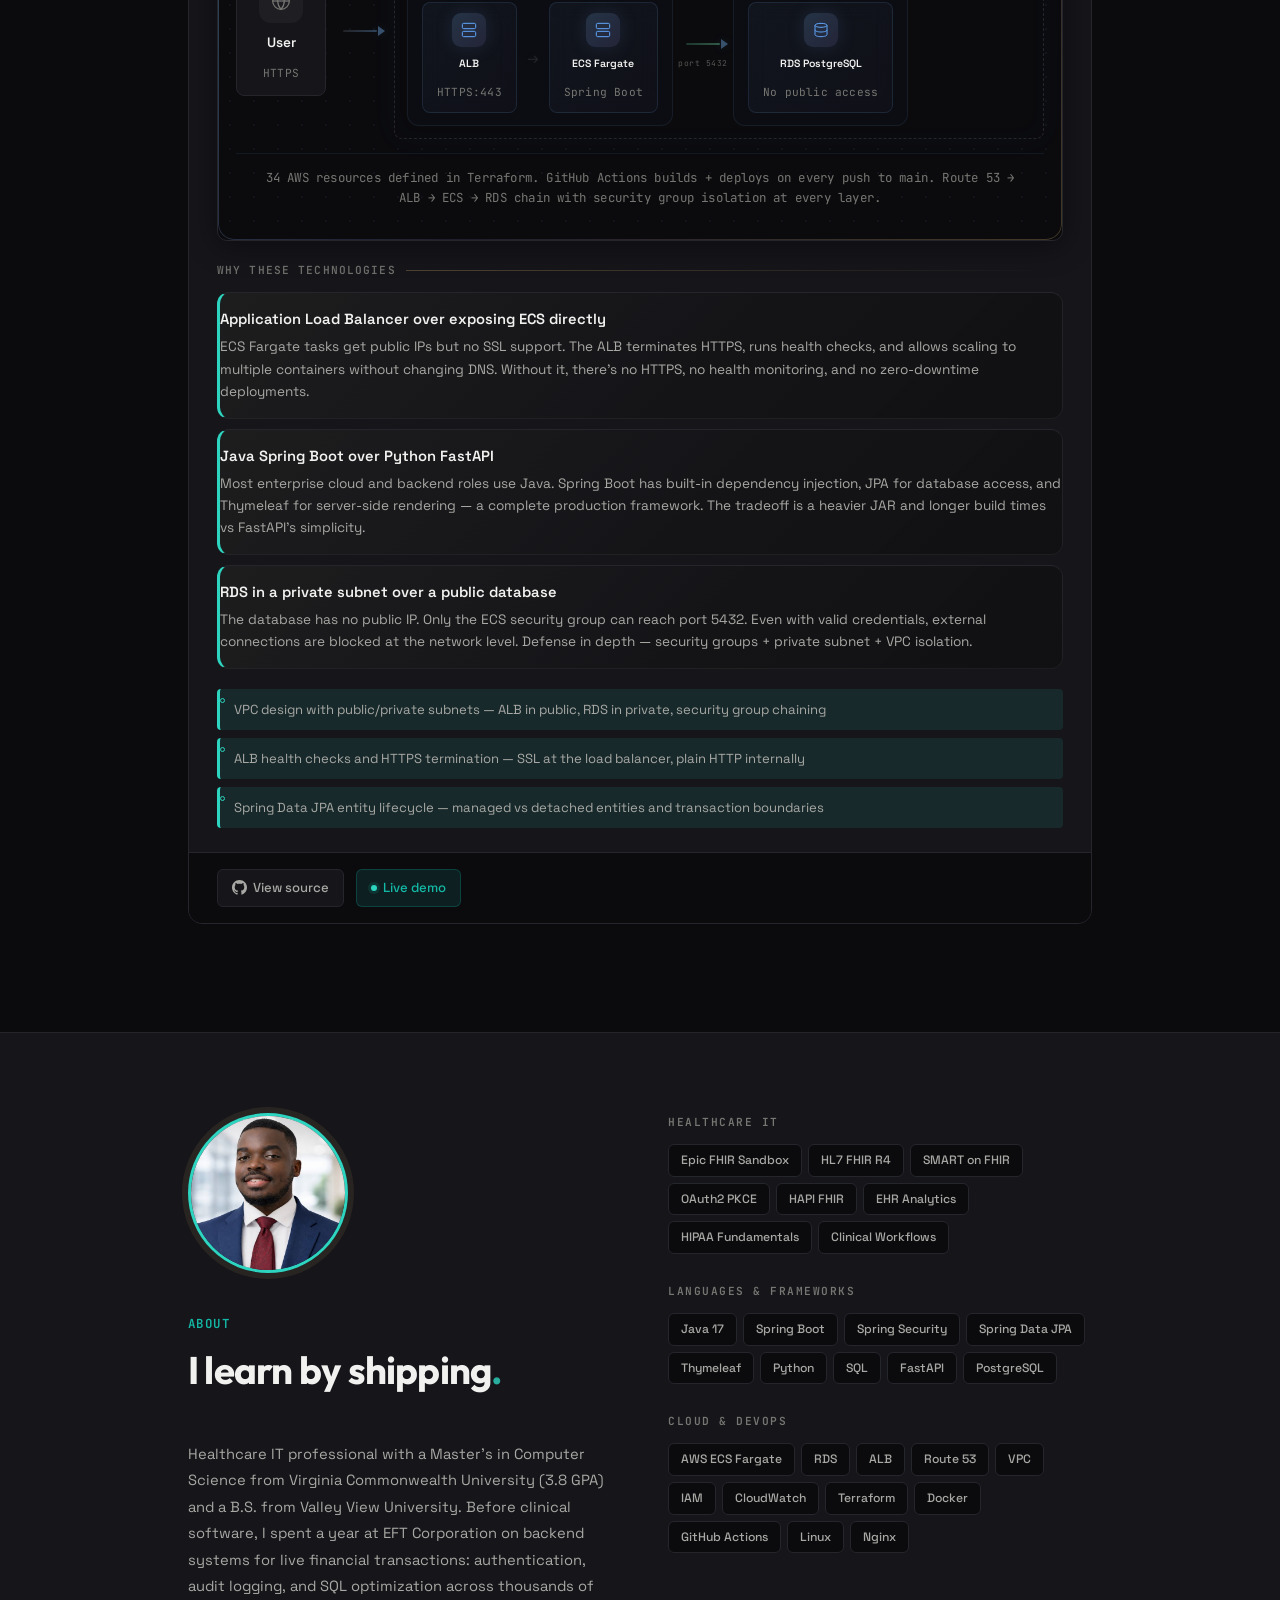
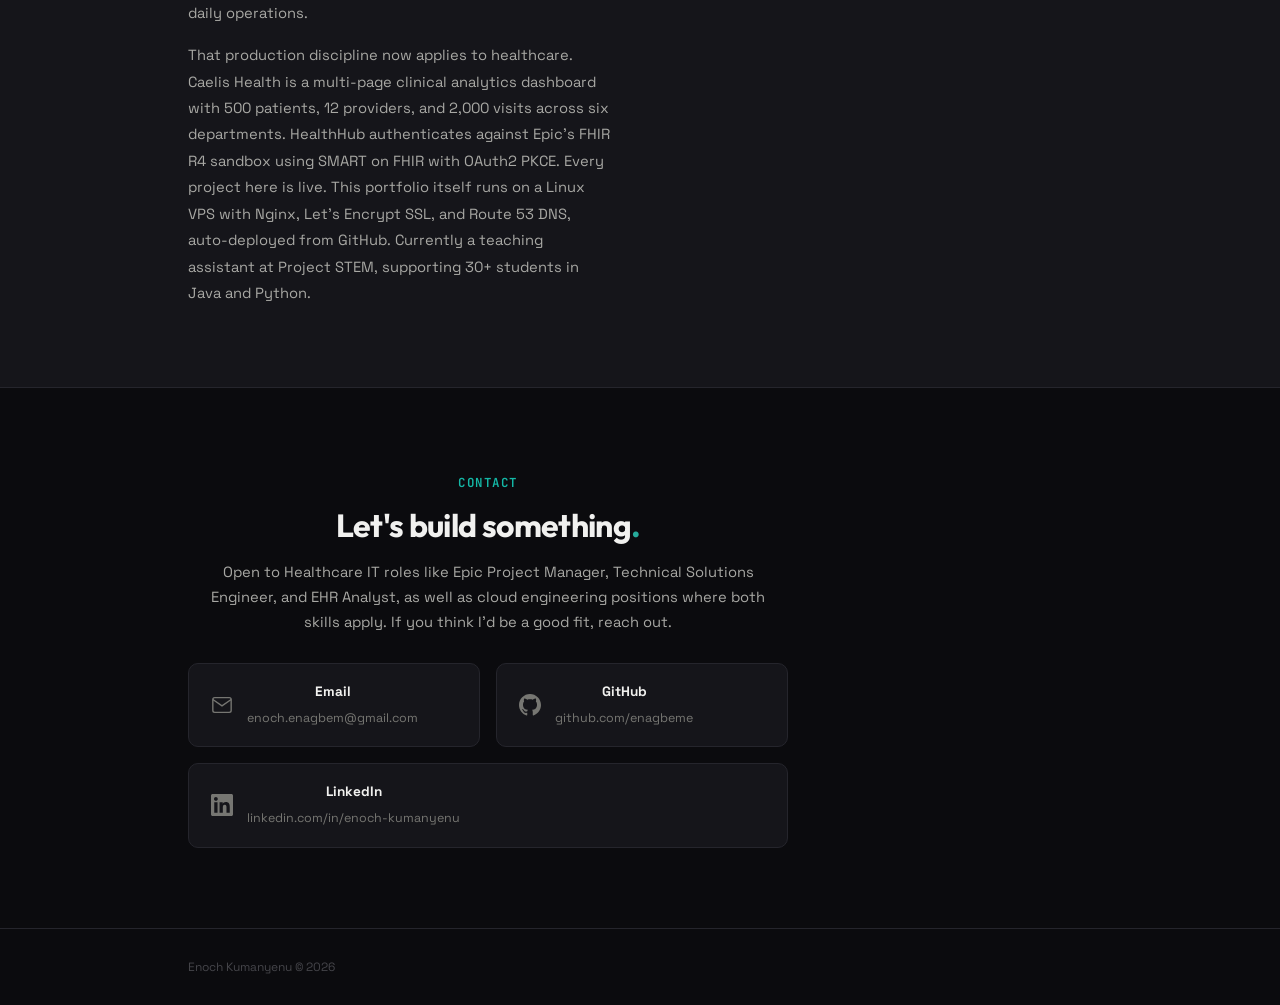
==== commit b2966ce1: "Distinct labels in Currently card (Latest / Also live)" ====
--- a/index.html
+++ b/index.html
@@ -58,14 +58,14 @@
                         <span>Currently</span>
                     </div>
                     <div class="current-row">
-                        <div class="current-label">Shipped</div>
+                        <div class="current-label">Latest</div>
+                        <div class="current-value">HealthHub, Epic FHIR Portal</div>
+                        <div class="current-meta"><a href="https://health.enochenagbem.cloud" target="_blank">health.enochenagbem.cloud &rarr;</a></div>
+                    </div>
+                    <div class="current-row">
+                        <div class="current-label">Also live</div>
                         <div class="current-value">Caelis Health, Clinical Analytics</div>
                         <div class="current-meta"><a href="https://caelis.enochenagbem.cloud" target="_blank">caelis.enochenagbem.cloud &rarr;</a></div>
-                    </div>
-                    <div class="current-row">
-                        <div class="current-label">Shipped</div>
-                        <div class="current-value">HealthHub, Epic FHIR Portal</div>
-                        <div class="current-meta"><a href="https://health.enochenagbem.cloud" target="_blank">health.enochenagbem.cloud &rarr;</a></div>
                     </div>
                     <div class="current-row last">
                         <div class="current-label">Based in</div>
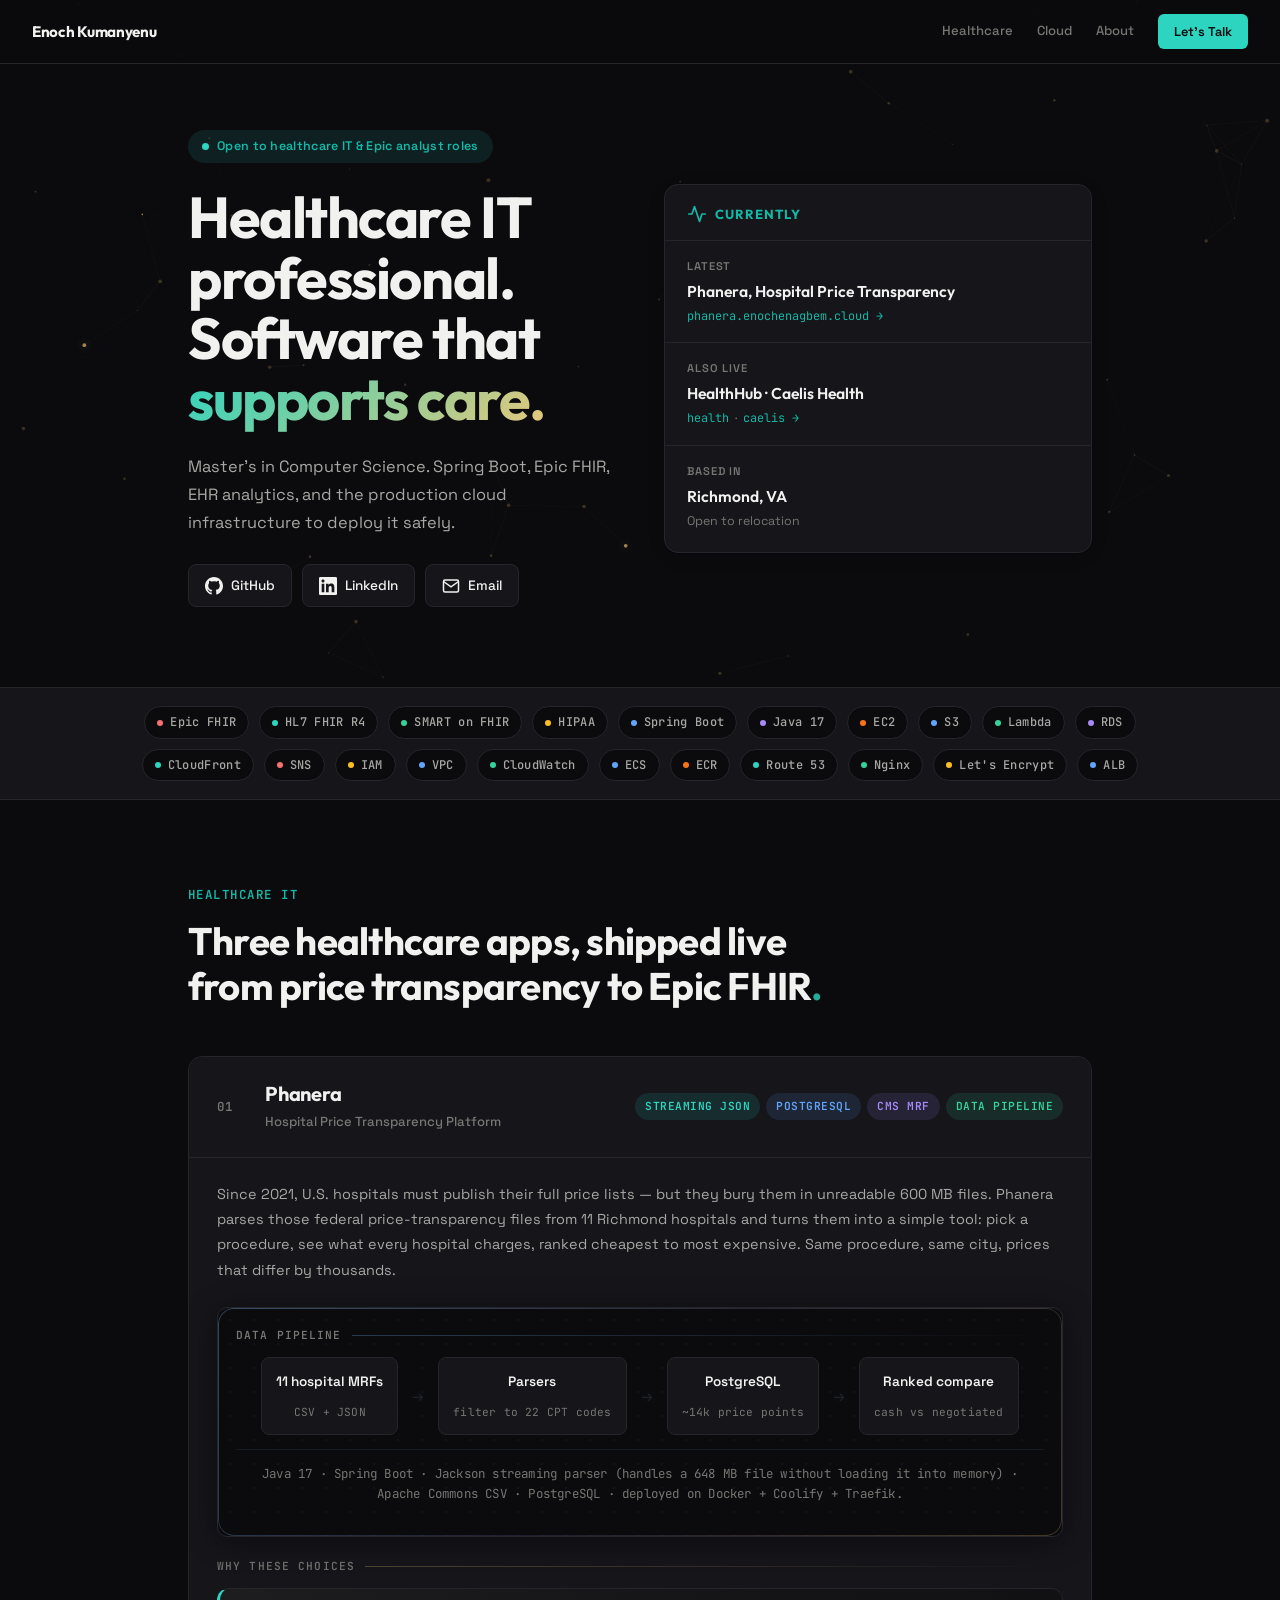
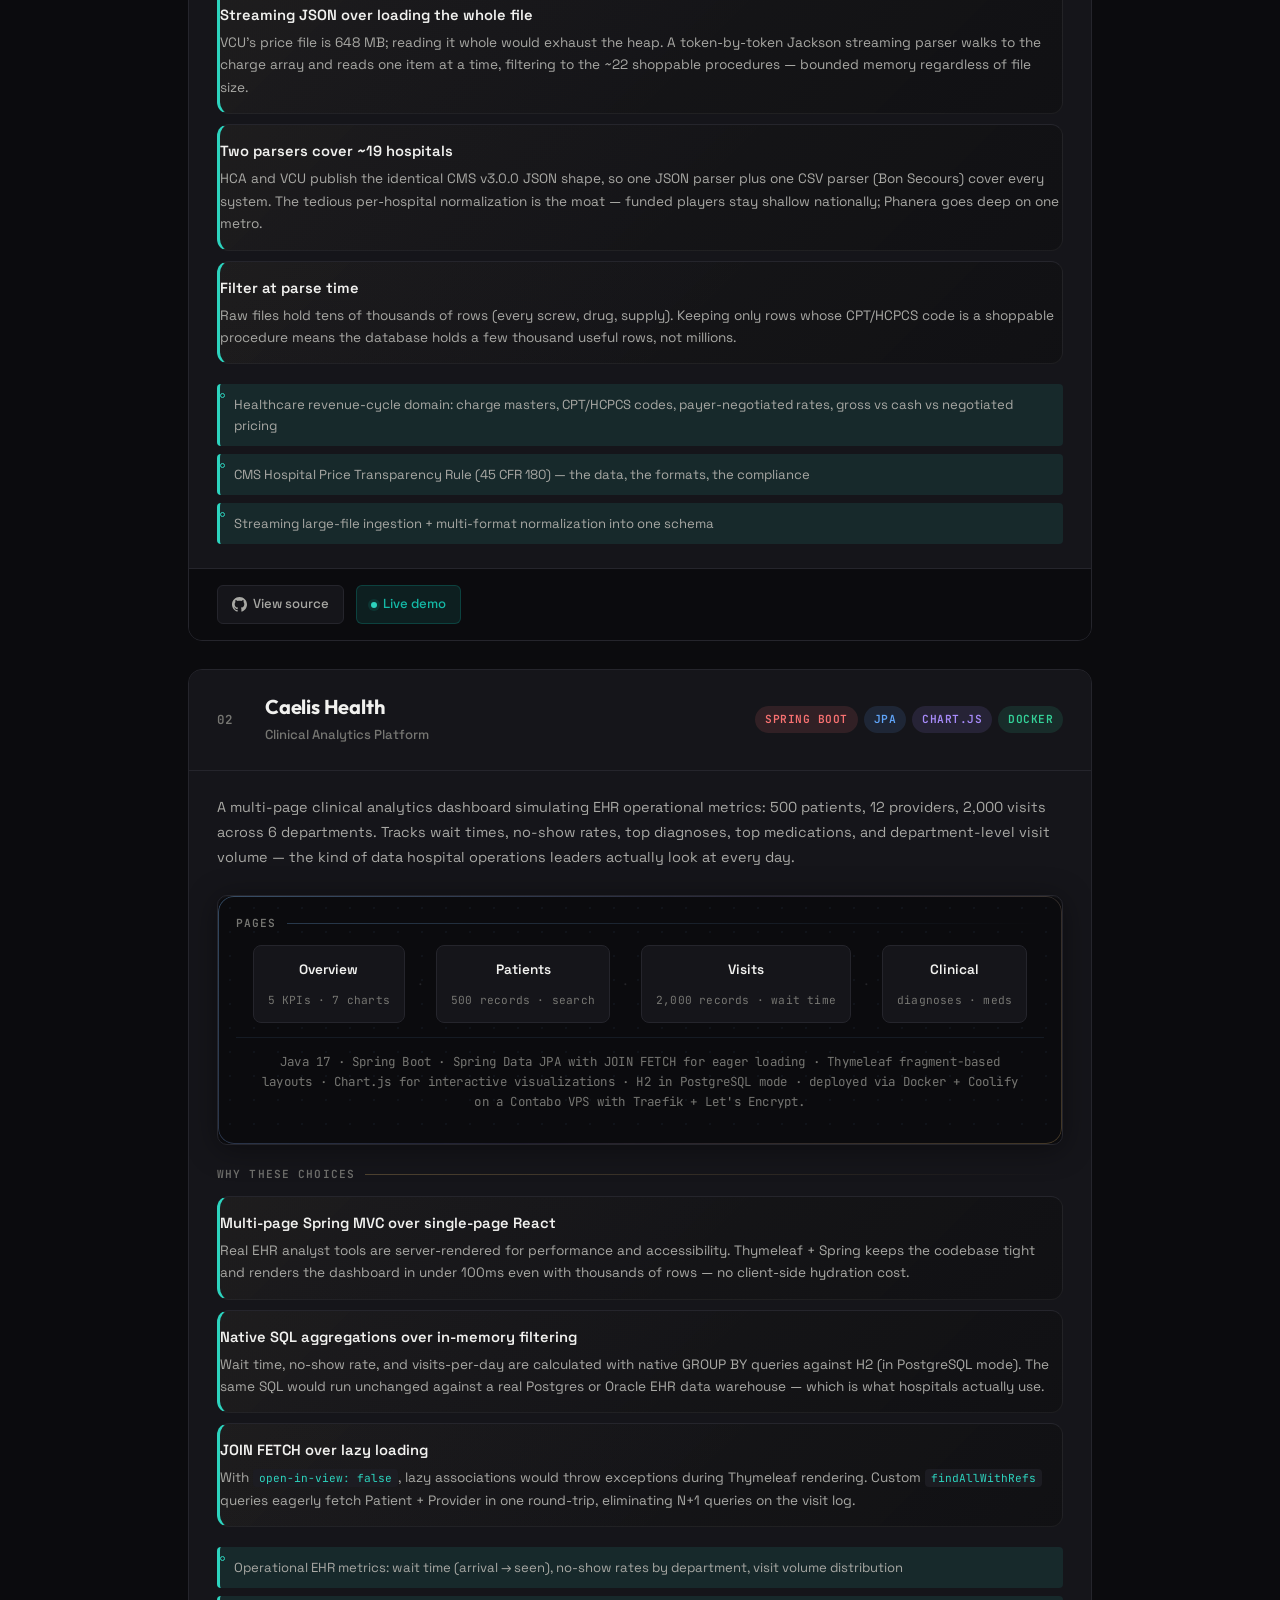
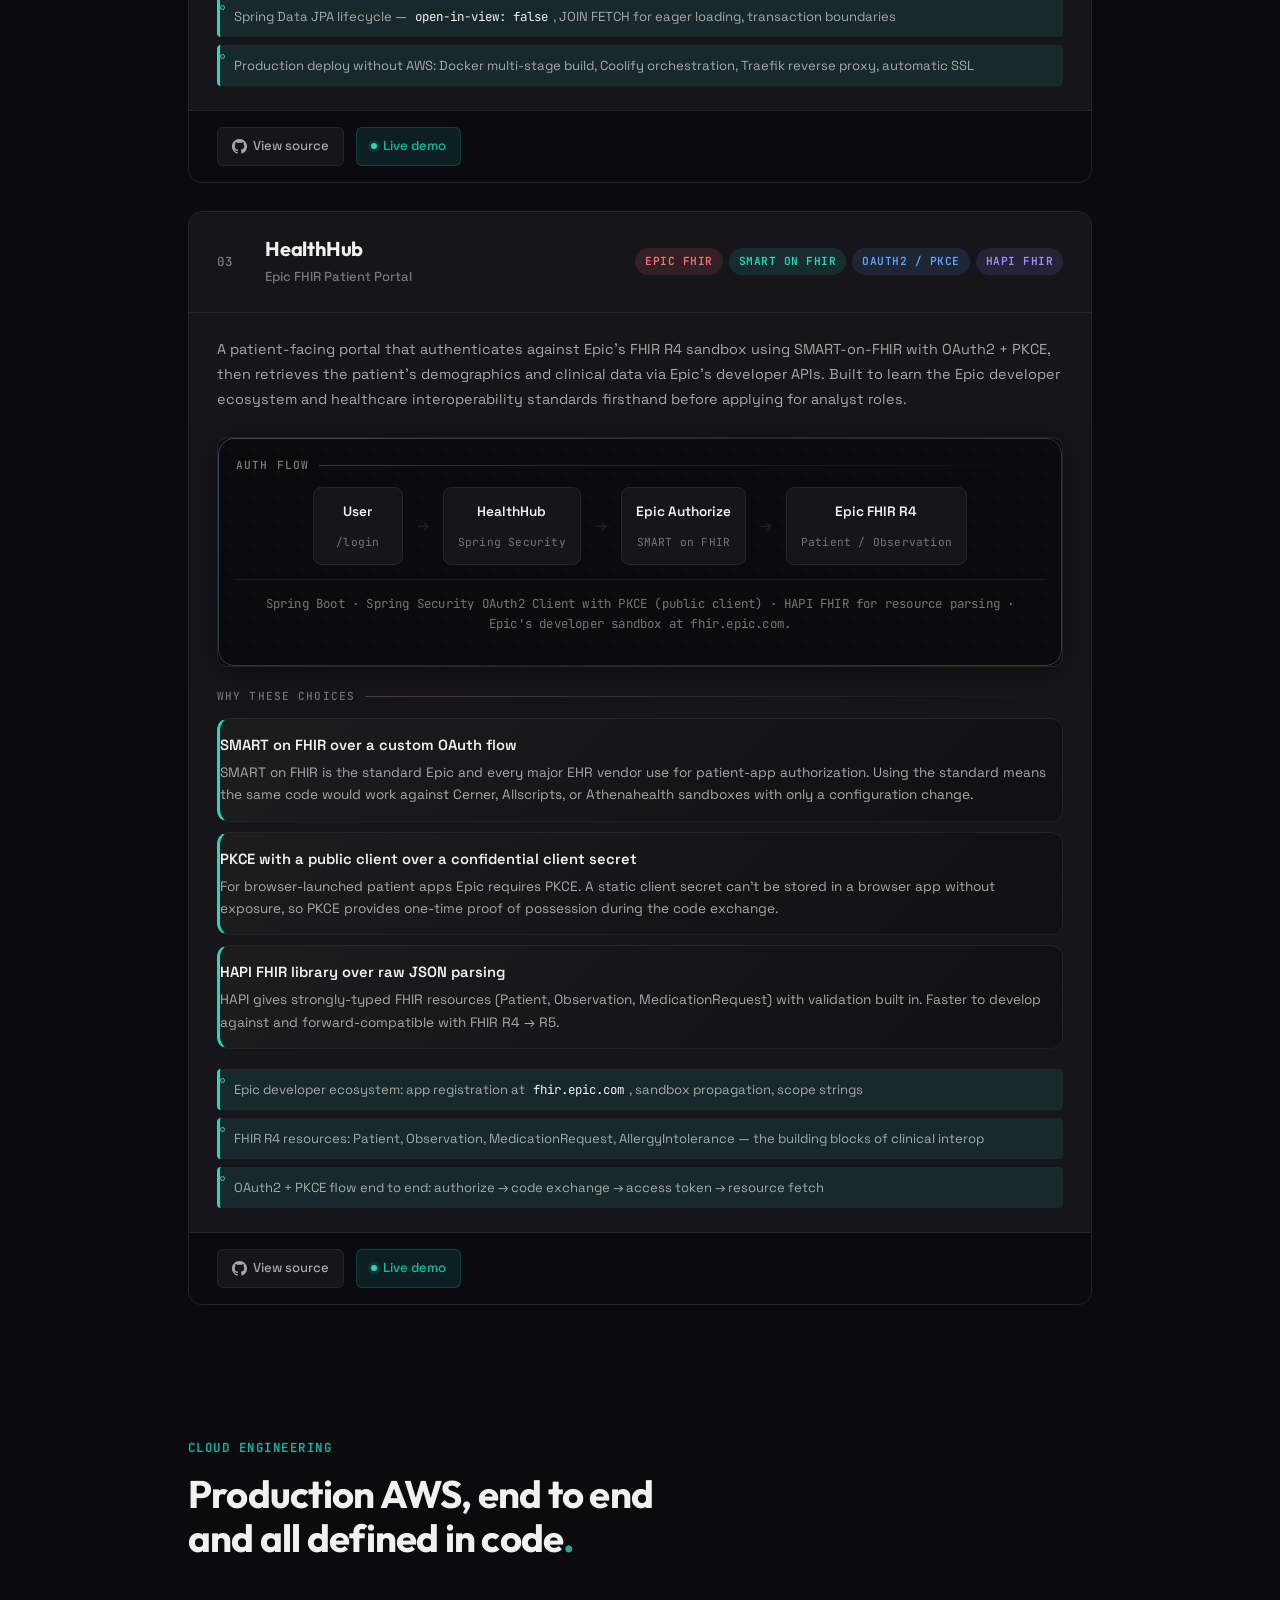
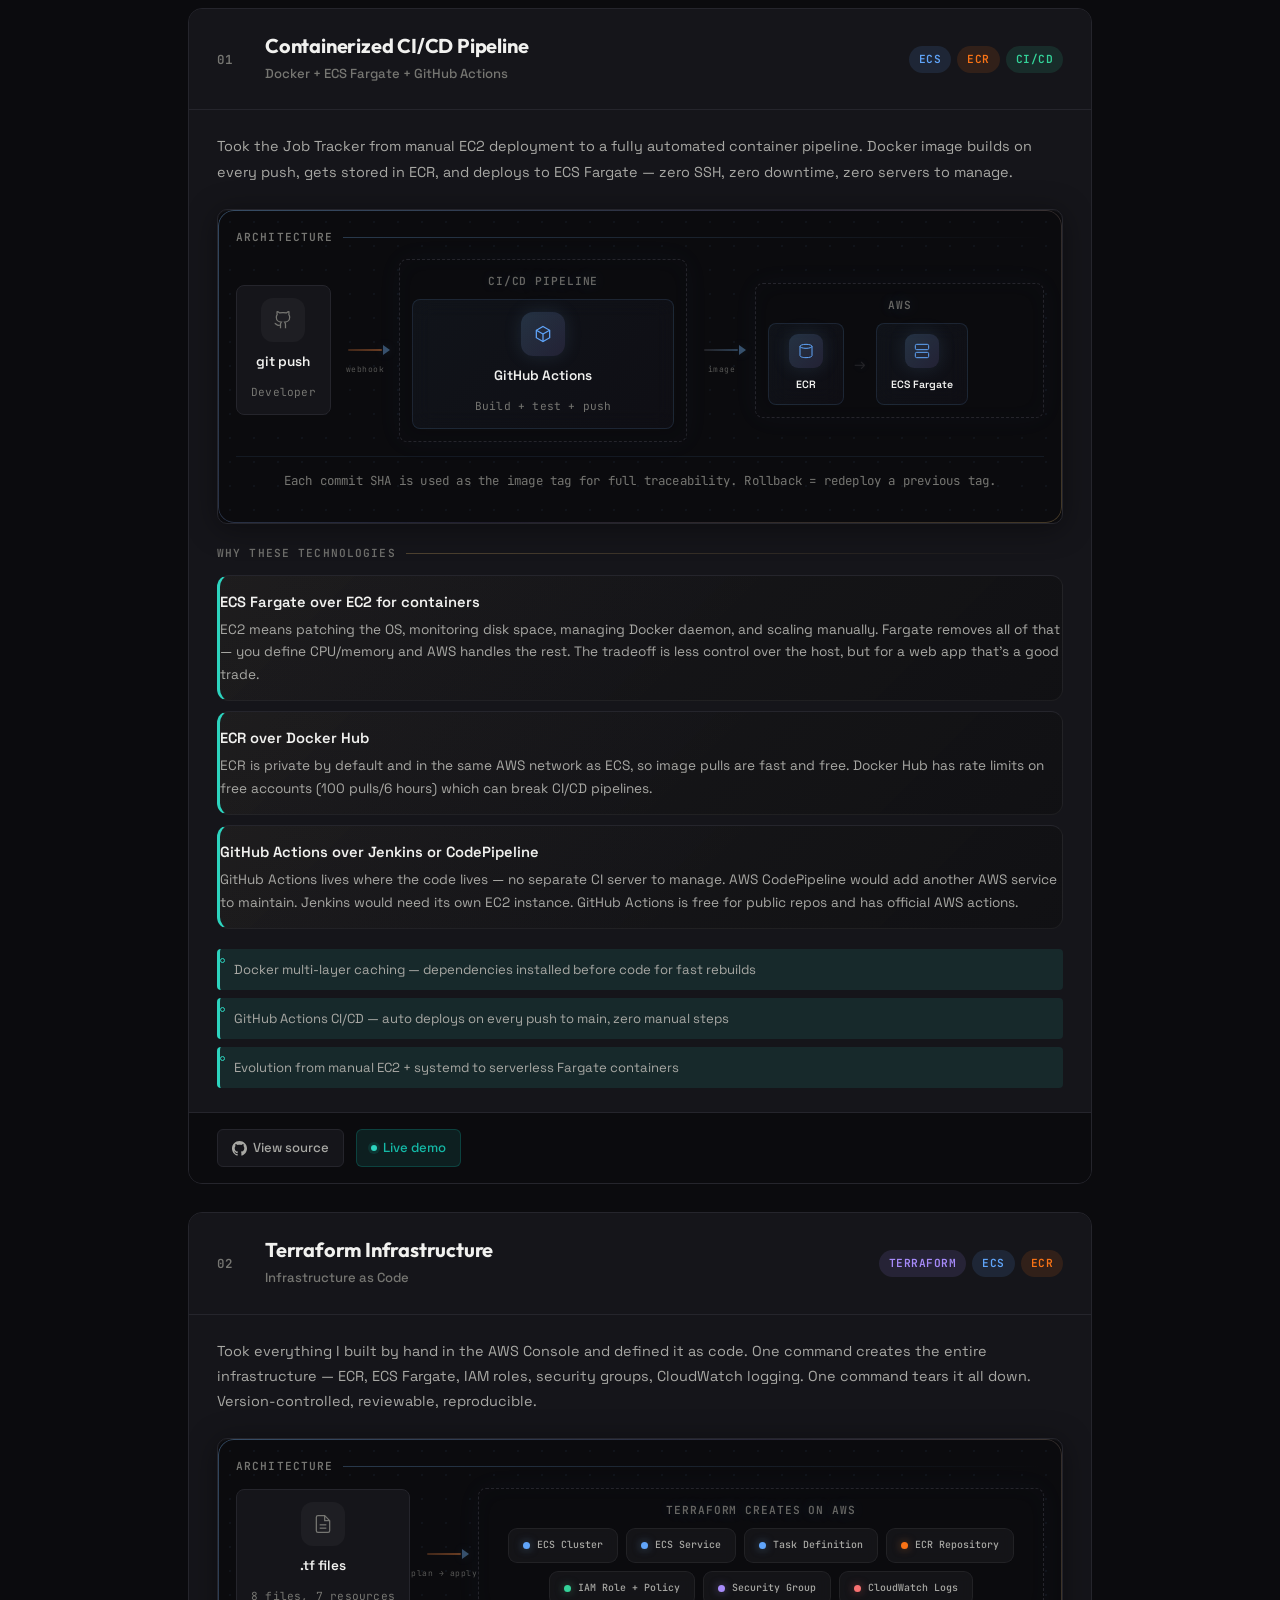
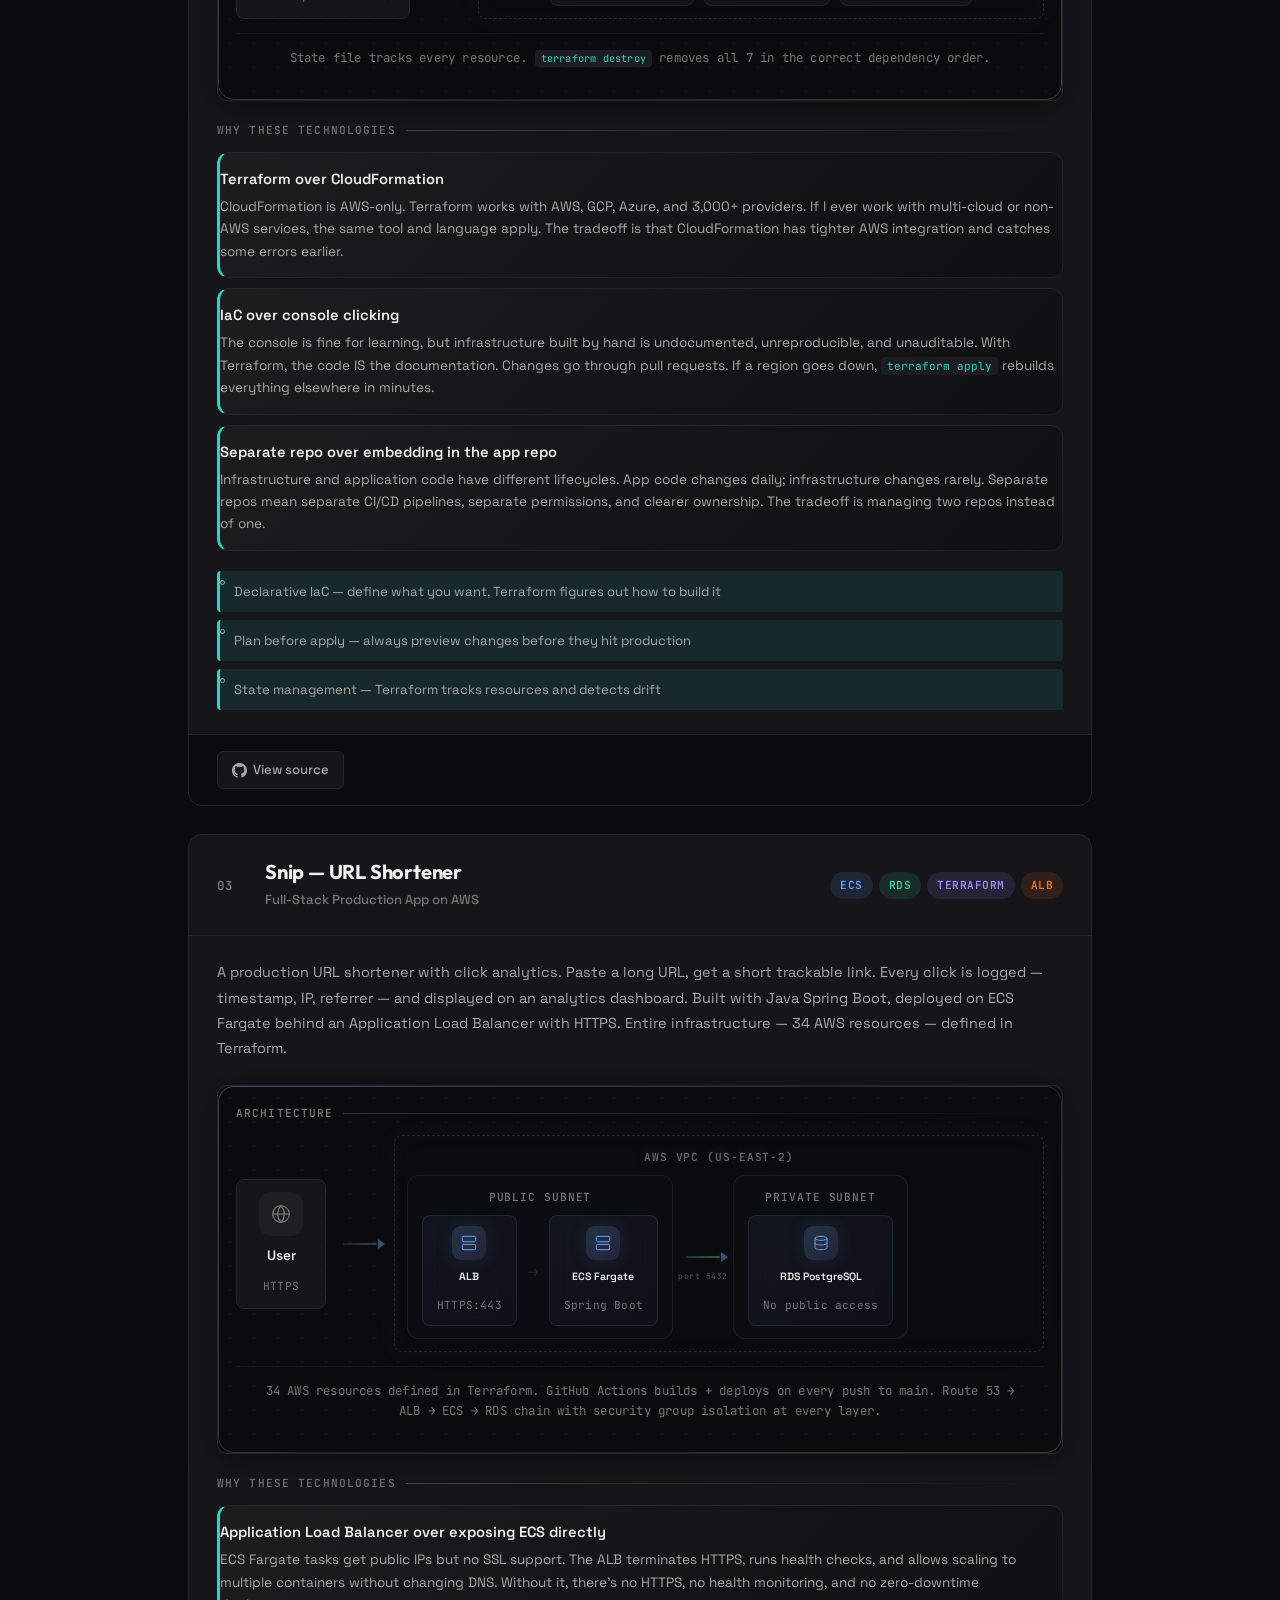
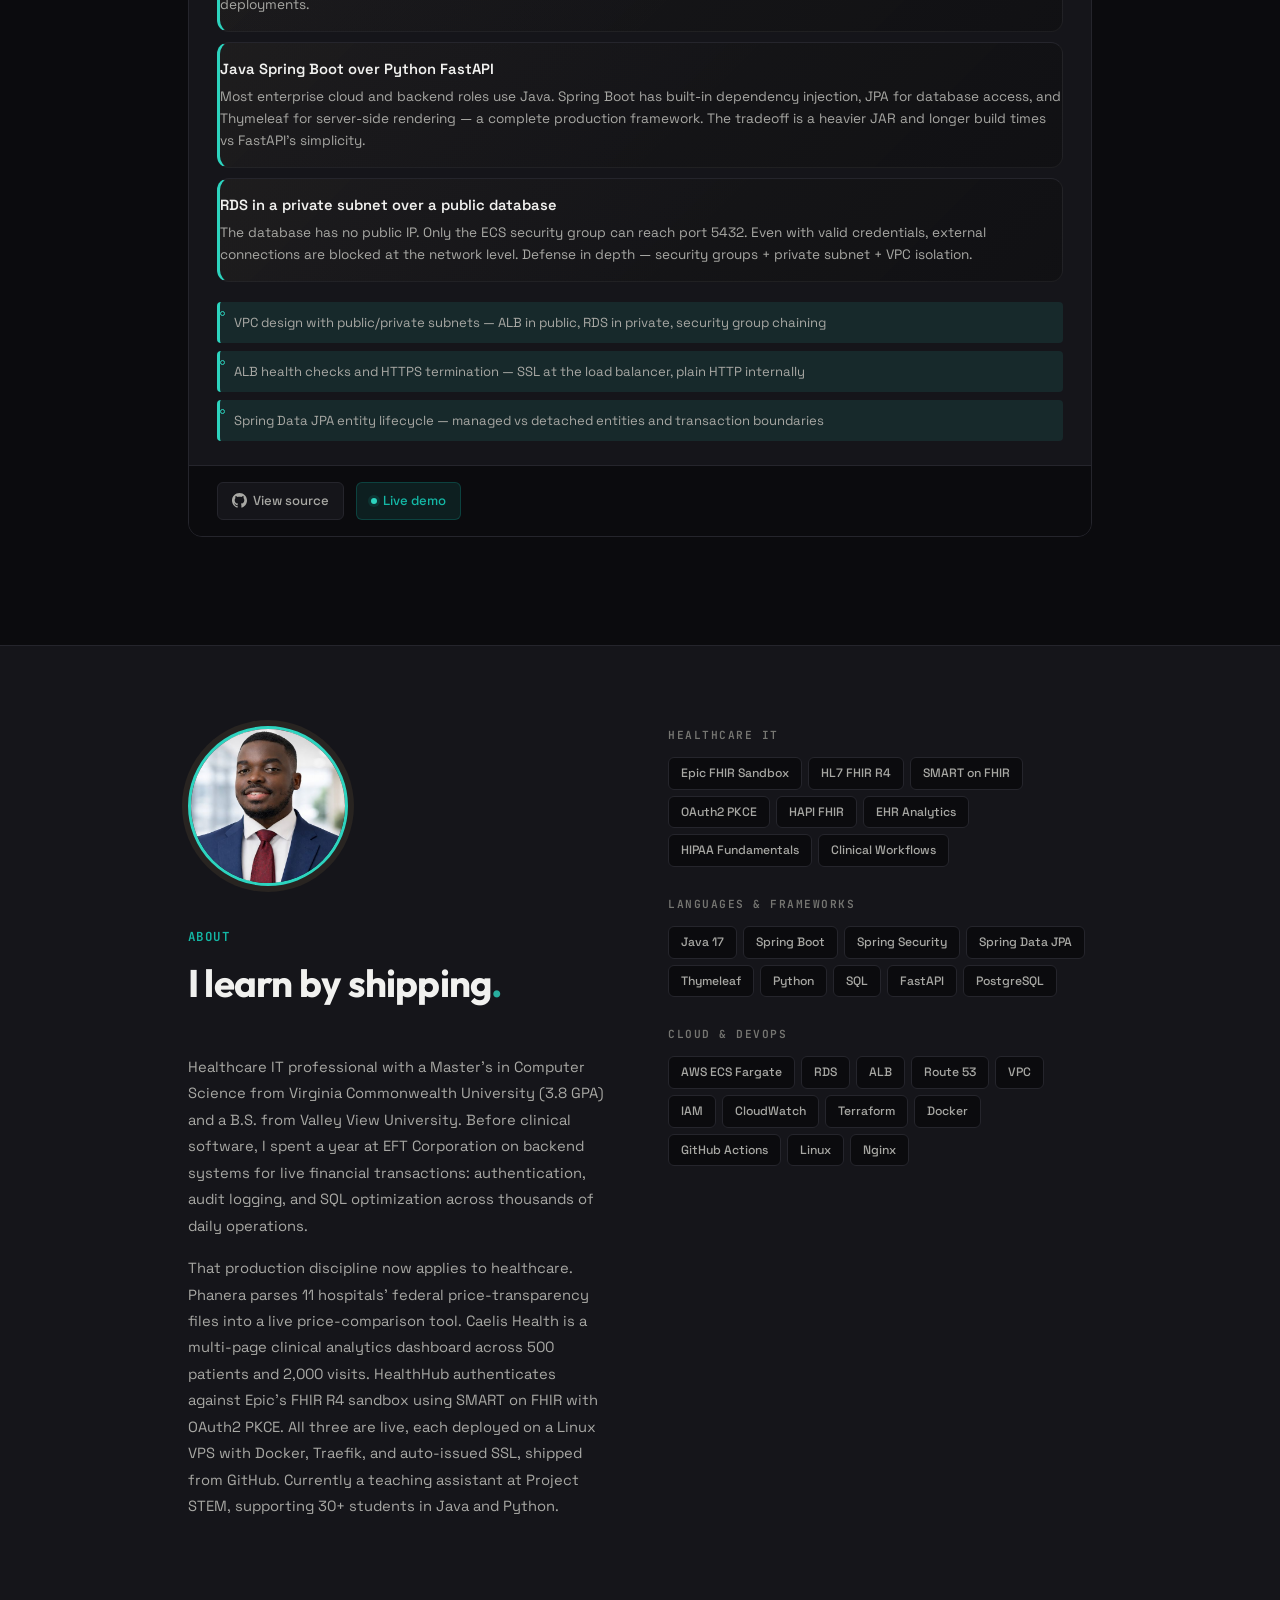
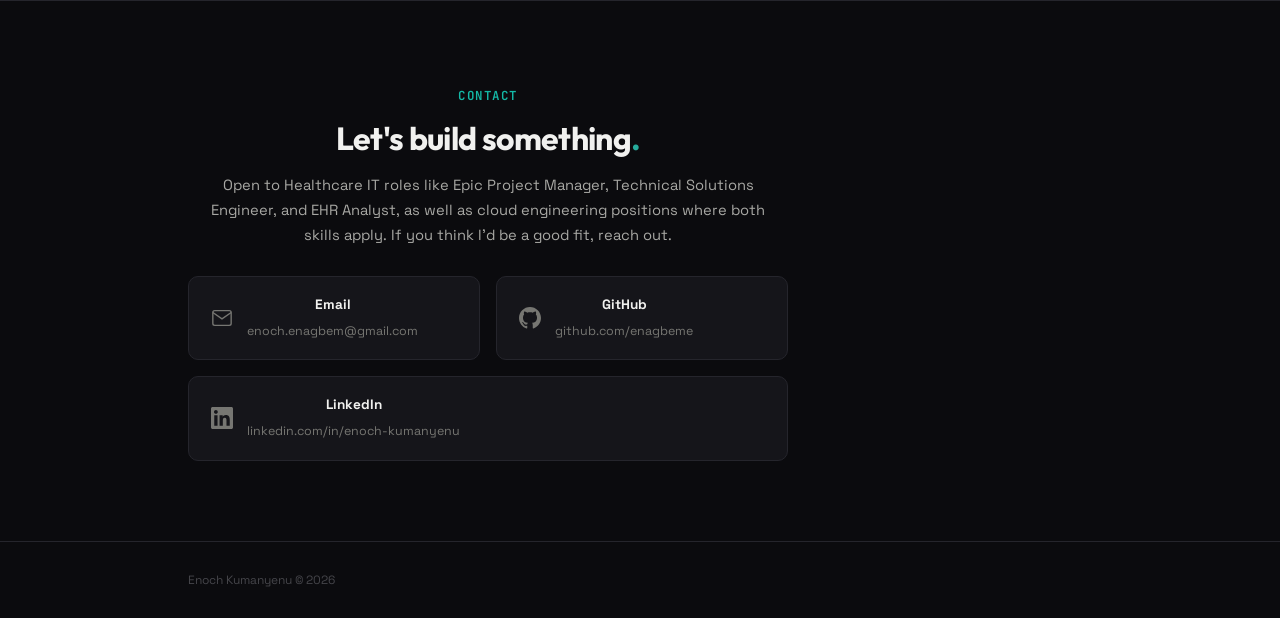
==== commit d90bad54: "Add Phanera as lead Healthcare IT project - New project card: Phanera hospital price transparency (d" ====
--- a/index.html
+++ b/index.html
@@ -59,13 +59,13 @@
                     </div>
                     <div class="current-row">
                         <div class="current-label">Latest</div>
-                        <div class="current-value">HealthHub, Epic FHIR Portal</div>
-                        <div class="current-meta"><a href="https://health.enochenagbem.cloud" target="_blank">health.enochenagbem.cloud &rarr;</a></div>
+                        <div class="current-value">Phanera, Hospital Price Transparency</div>
+                        <div class="current-meta"><a href="https://phanera.enochenagbem.cloud" target="_blank">phanera.enochenagbem.cloud &rarr;</a></div>
                     </div>
                     <div class="current-row">
                         <div class="current-label">Also live</div>
-                        <div class="current-value">Caelis Health, Clinical Analytics</div>
-                        <div class="current-meta"><a href="https://caelis.enochenagbem.cloud" target="_blank">caelis.enochenagbem.cloud &rarr;</a></div>
+                        <div class="current-value">HealthHub &middot; Caelis Health</div>
+                        <div class="current-meta"><a href="https://health.enochenagbem.cloud" target="_blank">health</a> &middot; <a href="https://caelis.enochenagbem.cloud" target="_blank">caelis &rarr;</a></div>
                     </div>
                     <div class="current-row last">
                         <div class="current-label">Based in</div>
@@ -108,12 +108,77 @@
     <section class="projects" id="work">
         <div class="container">
             <span class="overline">Healthcare IT</span>
-            <h2 class="sec-heading">Clinical software, built to learn<br>the Epic ecosystem from the inside<span class="heading-dot">.</span></h2>
-
-            <!-- Project H1 — Caelis Health -->
+            <h2 class="sec-heading">Three healthcare apps, shipped live<br>from price transparency to Epic FHIR<span class="heading-dot">.</span></h2>
+
+            <!-- Project H1 — Phanera -->
             <article class="project">
                 <div class="project-header">
                     <div class="project-num">01</div>
+                    <div class="project-meta">
+                        <h3>Phanera</h3>
+                        <p class="project-type">Hospital Price Transparency Platform</p>
+                    </div>
+                    <div class="project-badges">
+                        <span class="badge badge-teal">Streaming JSON</span>
+                        <span class="badge badge-blue">PostgreSQL</span>
+                        <span class="badge badge-purple">CMS MRF</span>
+                        <span class="badge badge-green">Data Pipeline</span>
+                    </div>
+                </div>
+                <div class="project-body">
+                    <p>Since 2021, U.S. hospitals must publish their full price lists — but they bury them in unreadable 600&nbsp;MB files. Phanera parses those federal price-transparency files from 11 Richmond hospitals and turns them into a simple tool: pick a procedure, see what every hospital charges, ranked cheapest to most expensive. Same procedure, same city, prices that differ by thousands.</p>
+                    <div class="arch-box">
+                        <div class="arch-label">Data Pipeline</div>
+                        <div class="arch-diagram">
+                            <div class="arch-row">
+                                <div class="arch-step"><span>11 hospital MRFs</span><small>CSV + JSON</small></div>
+                                <div class="arch-connector-sm">→</div>
+                                <div class="arch-step"><span>Parsers</span><small>filter to 22 CPT codes</small></div>
+                                <div class="arch-connector-sm">→</div>
+                                <div class="arch-step"><span>PostgreSQL</span><small>~14k price points</small></div>
+                                <div class="arch-connector-sm">→</div>
+                                <div class="arch-step"><span>Ranked compare</span><small>cash vs negotiated</small></div>
+                            </div>
+                            <div class="arch-note">Java 17 &middot; Spring Boot &middot; Jackson streaming parser (handles a 648&nbsp;MB file without loading it into memory) &middot; Apache Commons CSV &middot; PostgreSQL &middot; deployed on Docker + Coolify + Traefik.</div>
+                        </div>
+                    </div>
+                    <div class="decisions">
+                        <div class="decisions-label">Why these choices</div>
+                        <div class="decision">
+                            <strong>Streaming JSON over loading the whole file</strong>
+                            <p>VCU's price file is 648&nbsp;MB; reading it whole would exhaust the heap. A token-by-token Jackson streaming parser walks to the charge array and reads one item at a time, filtering to the ~22 shoppable procedures — bounded memory regardless of file size.</p>
+                        </div>
+                        <div class="decision">
+                            <strong>Two parsers cover ~19 hospitals</strong>
+                            <p>HCA and VCU publish the identical CMS v3.0.0 JSON shape, so one JSON parser plus one CSV parser (Bon Secours) cover every system. The tedious per-hospital normalization is the moat — funded players stay shallow nationally; Phanera goes deep on one metro.</p>
+                        </div>
+                        <div class="decision">
+                            <strong>Filter at parse time</strong>
+                            <p>Raw files hold tens of thousands of rows (every screw, drug, supply). Keeping only rows whose CPT/HCPCS code is a shoppable procedure means the database holds a few thousand useful rows, not millions.</p>
+                        </div>
+                    </div>
+                    <div class="learnings">
+                        <div class="learning">Healthcare revenue-cycle domain: charge masters, CPT/HCPCS codes, payer-negotiated rates, gross vs cash vs negotiated pricing</div>
+                        <div class="learning">CMS Hospital Price Transparency Rule (45 CFR 180) — the data, the formats, the compliance</div>
+                        <div class="learning">Streaming large-file ingestion + multi-format normalization into one schema</div>
+                    </div>
+                </div>
+                <div class="project-footer">
+                    <a href="https://github.com/enagbeme/phanera" target="_blank" class="proj-link">
+                        <svg width="15" height="15" viewBox="0 0 24 24" fill="currentColor"><path d="M12 0c-6.626 0-12 5.373-12 12 0 5.302 3.438 9.8 8.207 11.387.599.111.793-.261.793-.577v-2.234c-3.338.726-4.033-1.416-4.033-1.416-.546-1.387-1.333-1.756-1.333-1.756-1.089-.745.083-.729.083-.729 1.205.084 1.839 1.237 1.839 1.237 1.07 1.834 2.807 1.304 3.492.997.107-.775.418-1.305.762-1.604-2.665-.305-5.467-1.334-5.467-5.931 0-1.311.469-2.381 1.236-3.221-.124-.303-.535-1.524.117-3.176 0 0 1.008-.322 3.301 1.23.957-.266 1.983-.399 3.003-.404 1.02.005 2.047.138 3.006.404 2.291-1.552 3.297-1.23 3.297-1.23.653 1.653.242 2.874.118 3.176.77.84 1.235 1.911 1.235 3.221 0 4.609-2.807 5.624-5.479 5.921.43.372.823 1.102.823 2.222v3.293c0 .319.192.694.801.576 4.765-1.589 8.199-6.086 8.199-11.386 0-6.627-5.373-12-12-12z"/></svg>
+                        View source
+                    </a>
+                    <a href="https://phanera.enochenagbem.cloud" target="_blank" class="proj-link live">
+                        <span class="live-dot"></span>
+                        Live demo
+                    </a>
+                </div>
+            </article>
+
+            <!-- Project H2 — Caelis Health -->
+            <article class="project">
+                <div class="project-header">
+                    <div class="project-num">02</div>
                     <div class="project-meta">
                         <h3>Caelis Health</h3>
                         <p class="project-type">Clinical Analytics Platform</p>
@@ -175,10 +240,10 @@
                 </div>
             </article>
 
-            <!-- Project H2 — HealthHub -->
+            <!-- Project H3 — HealthHub -->
             <article class="project">
                 <div class="project-header">
-                    <div class="project-num">02</div>
+                    <div class="project-num">03</div>
                     <div class="project-meta">
                         <h3>HealthHub</h3>
                         <p class="project-type">Epic FHIR Patient Portal</p>
@@ -519,12 +584,13 @@
                         optimization across thousands of daily operations.
                     </p>
                     <p>
-                        That production discipline now applies to healthcare. Caelis Health is a multi-page
-                        clinical analytics dashboard with 500 patients, 12 providers, and 2,000 visits across
-                        six departments. HealthHub authenticates against Epic&rsquo;s FHIR R4 sandbox using
-                        SMART on FHIR with OAuth2 PKCE. Every project here is live. This portfolio itself
-                        runs on a Linux VPS with Nginx, Let&rsquo;s Encrypt SSL, and Route 53 DNS, auto-deployed
-                        from GitHub. Currently a teaching assistant at Project STEM, supporting 30+ students in Java and Python.
+                        That production discipline now applies to healthcare. Phanera parses 11 hospitals&rsquo;
+                        federal price-transparency files into a live price-comparison tool. Caelis Health is a
+                        multi-page clinical analytics dashboard across 500 patients and 2,000 visits. HealthHub
+                        authenticates against Epic&rsquo;s FHIR R4 sandbox using SMART on FHIR with OAuth2 PKCE.
+                        All three are live, each deployed on a Linux VPS with Docker, Traefik, and auto-issued SSL,
+                        shipped from GitHub. Currently a teaching assistant at Project STEM, supporting 30+ students
+                        in Java and Python.
                     </p>
                 </div>
                 <div class="about-right">
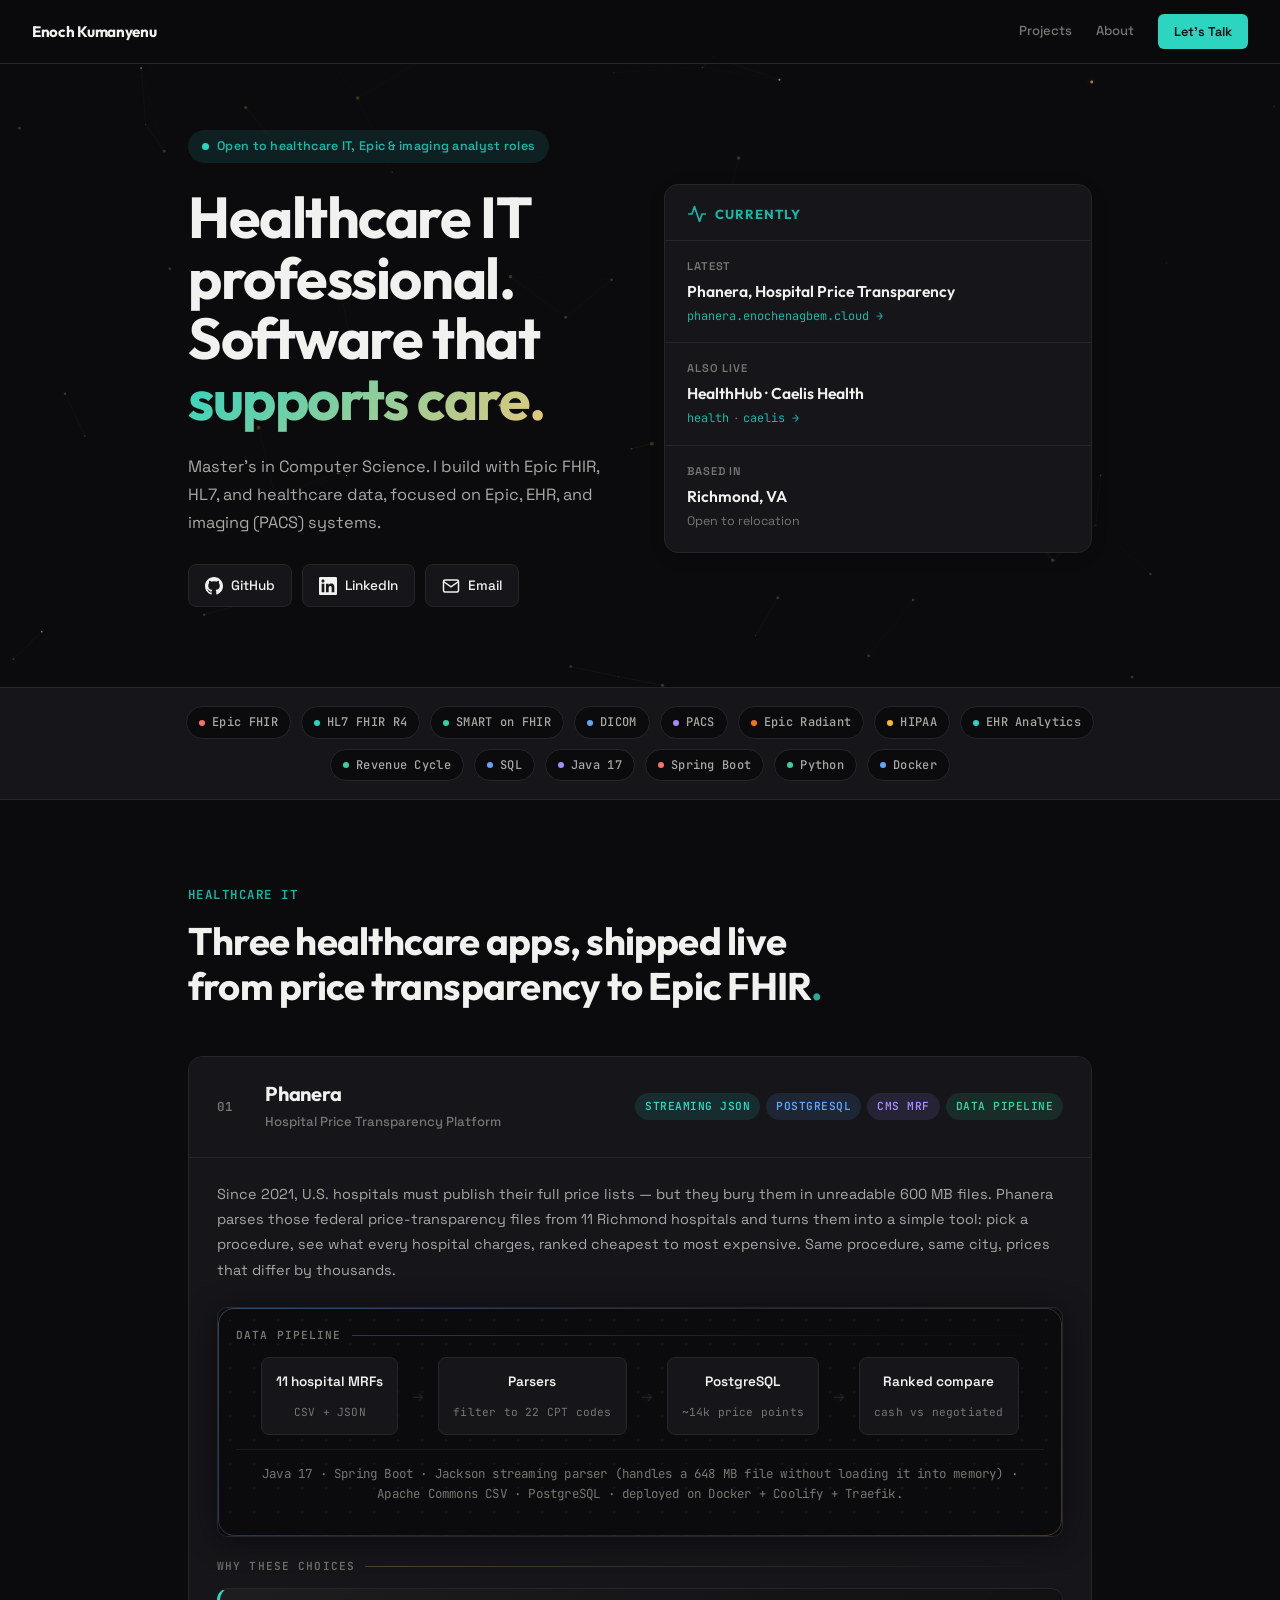
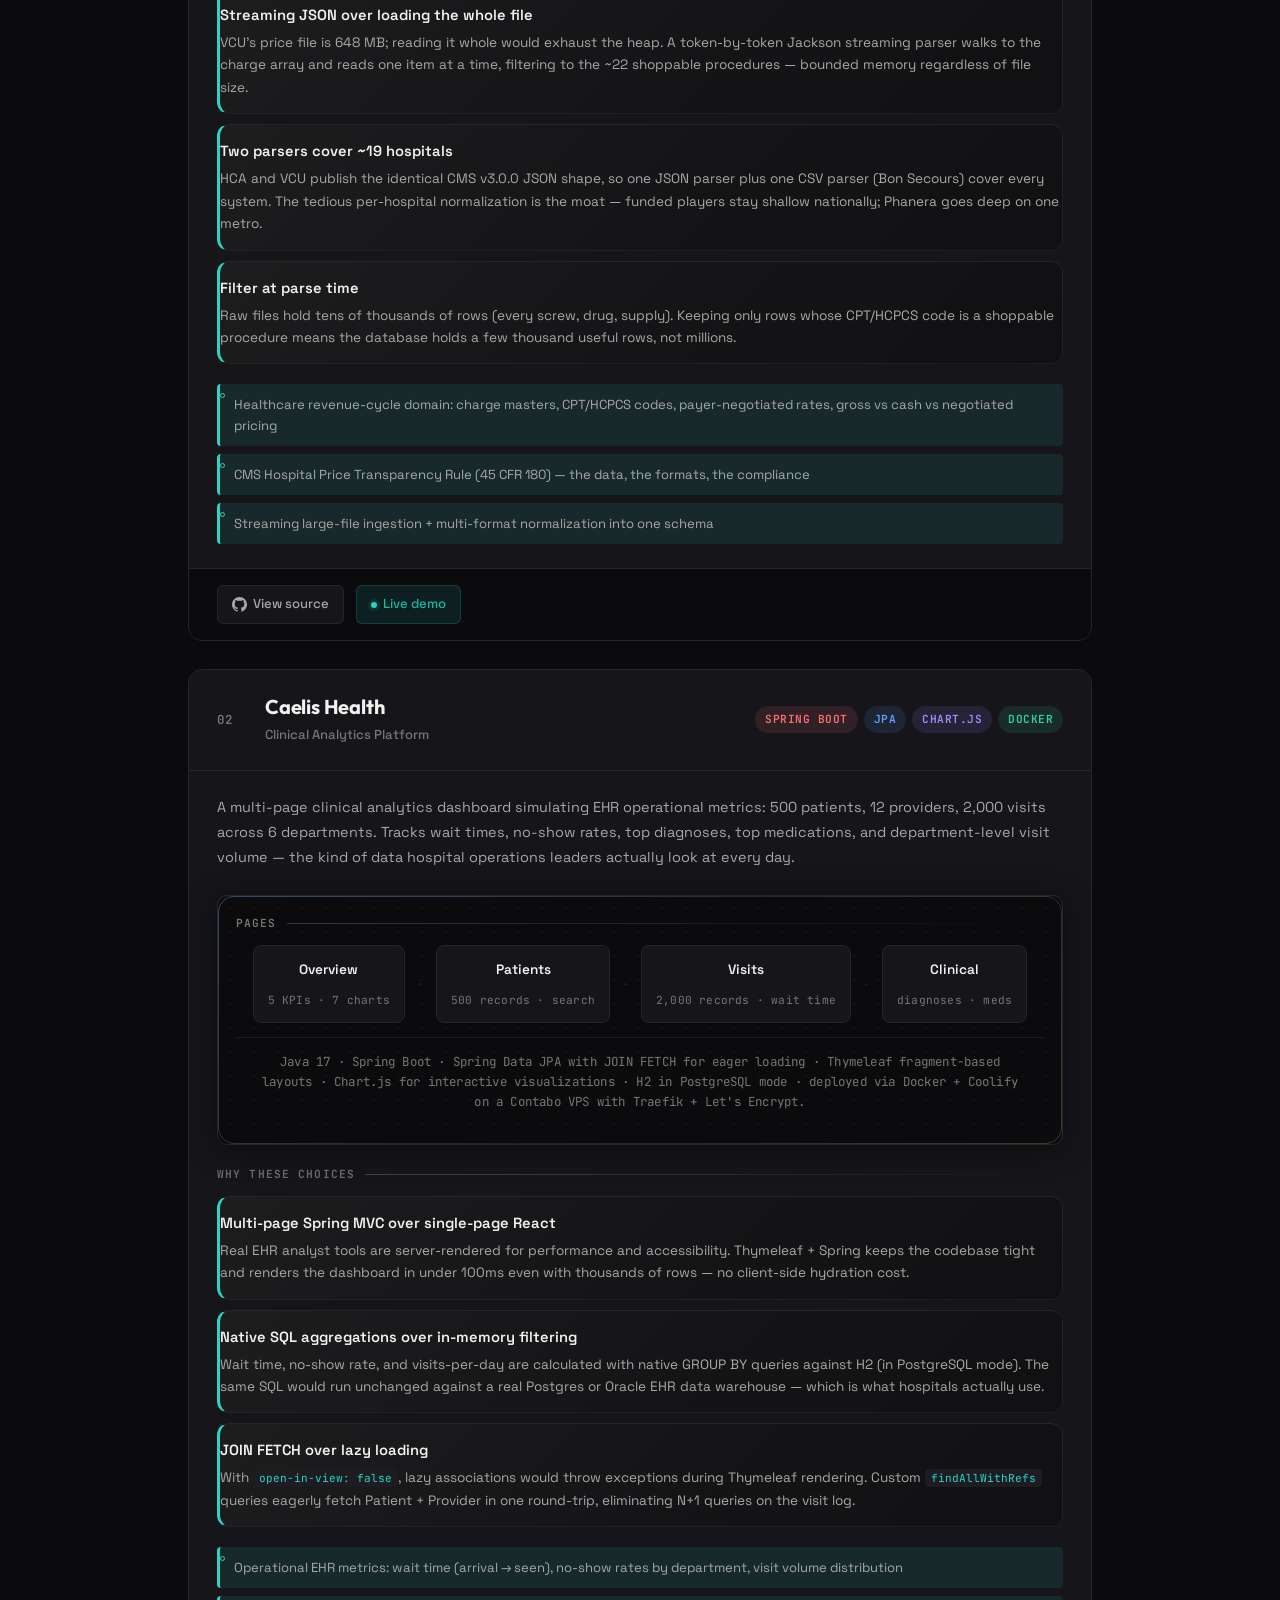
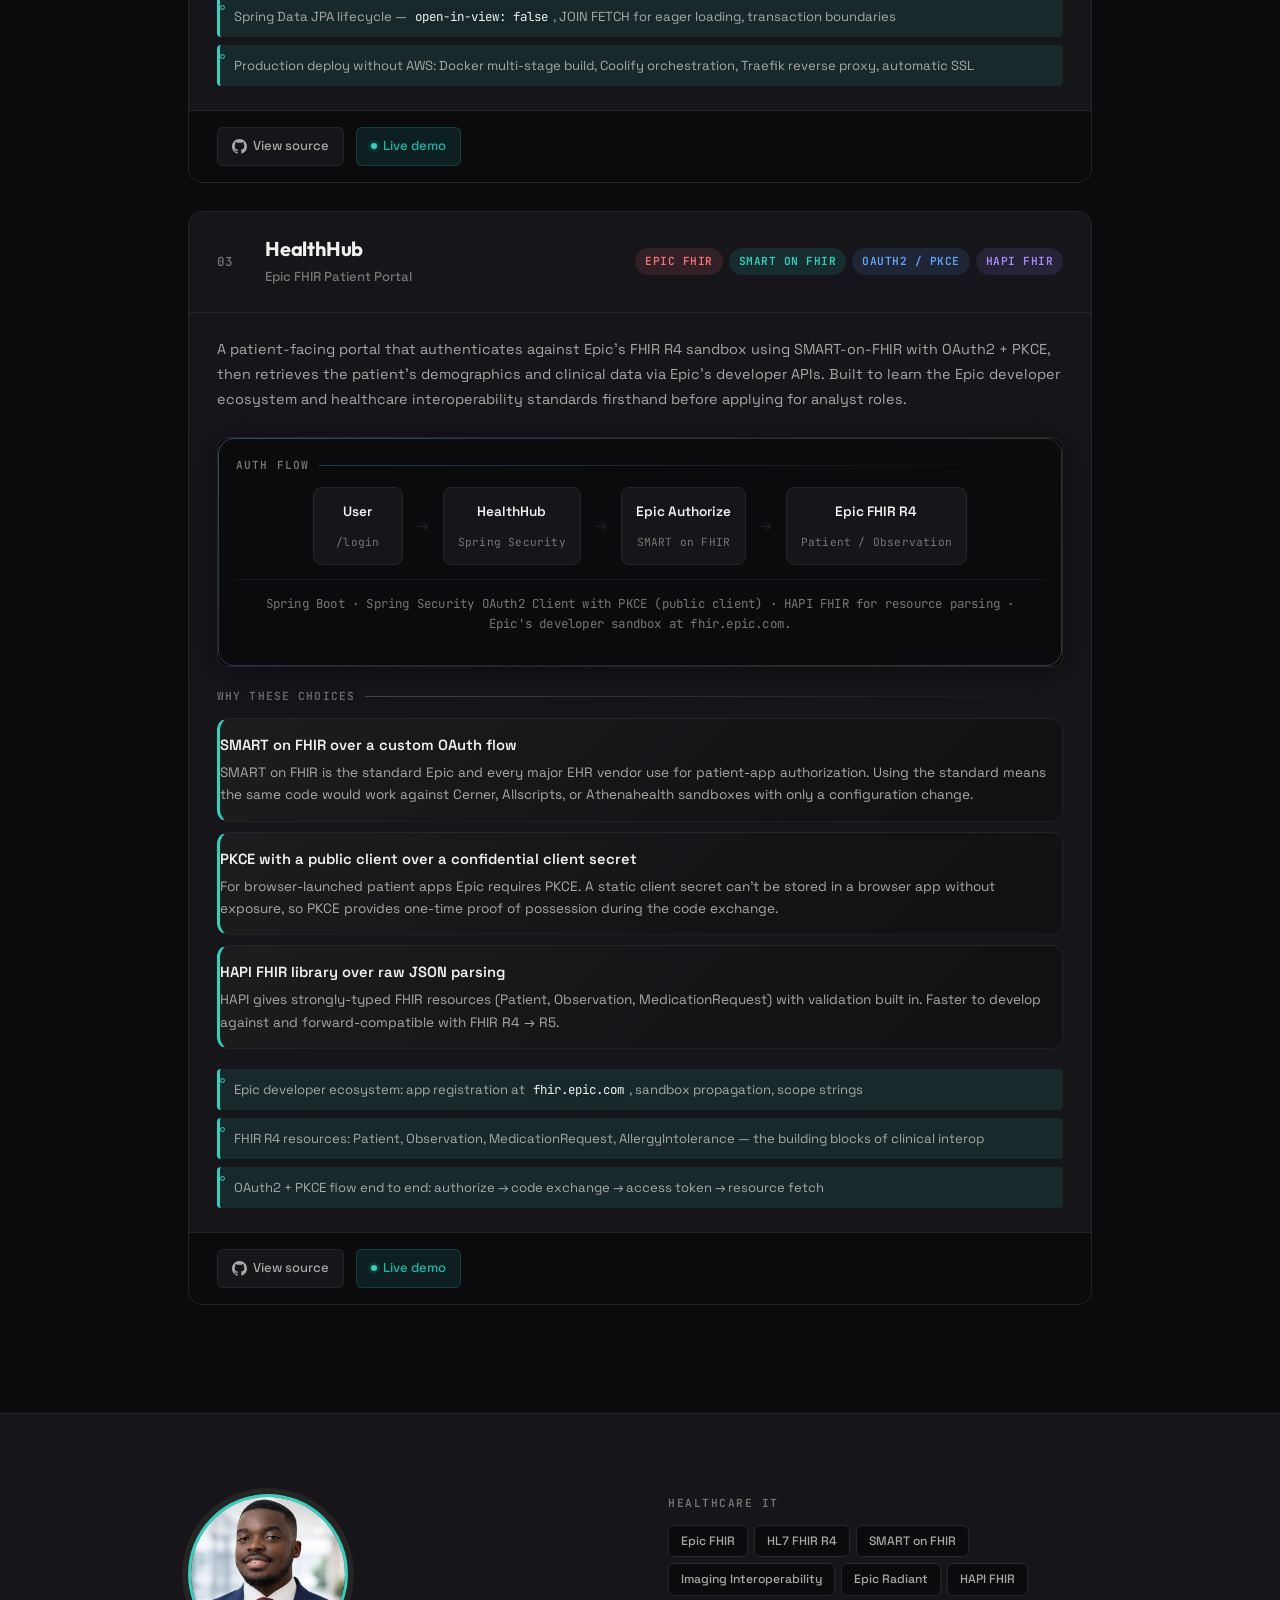
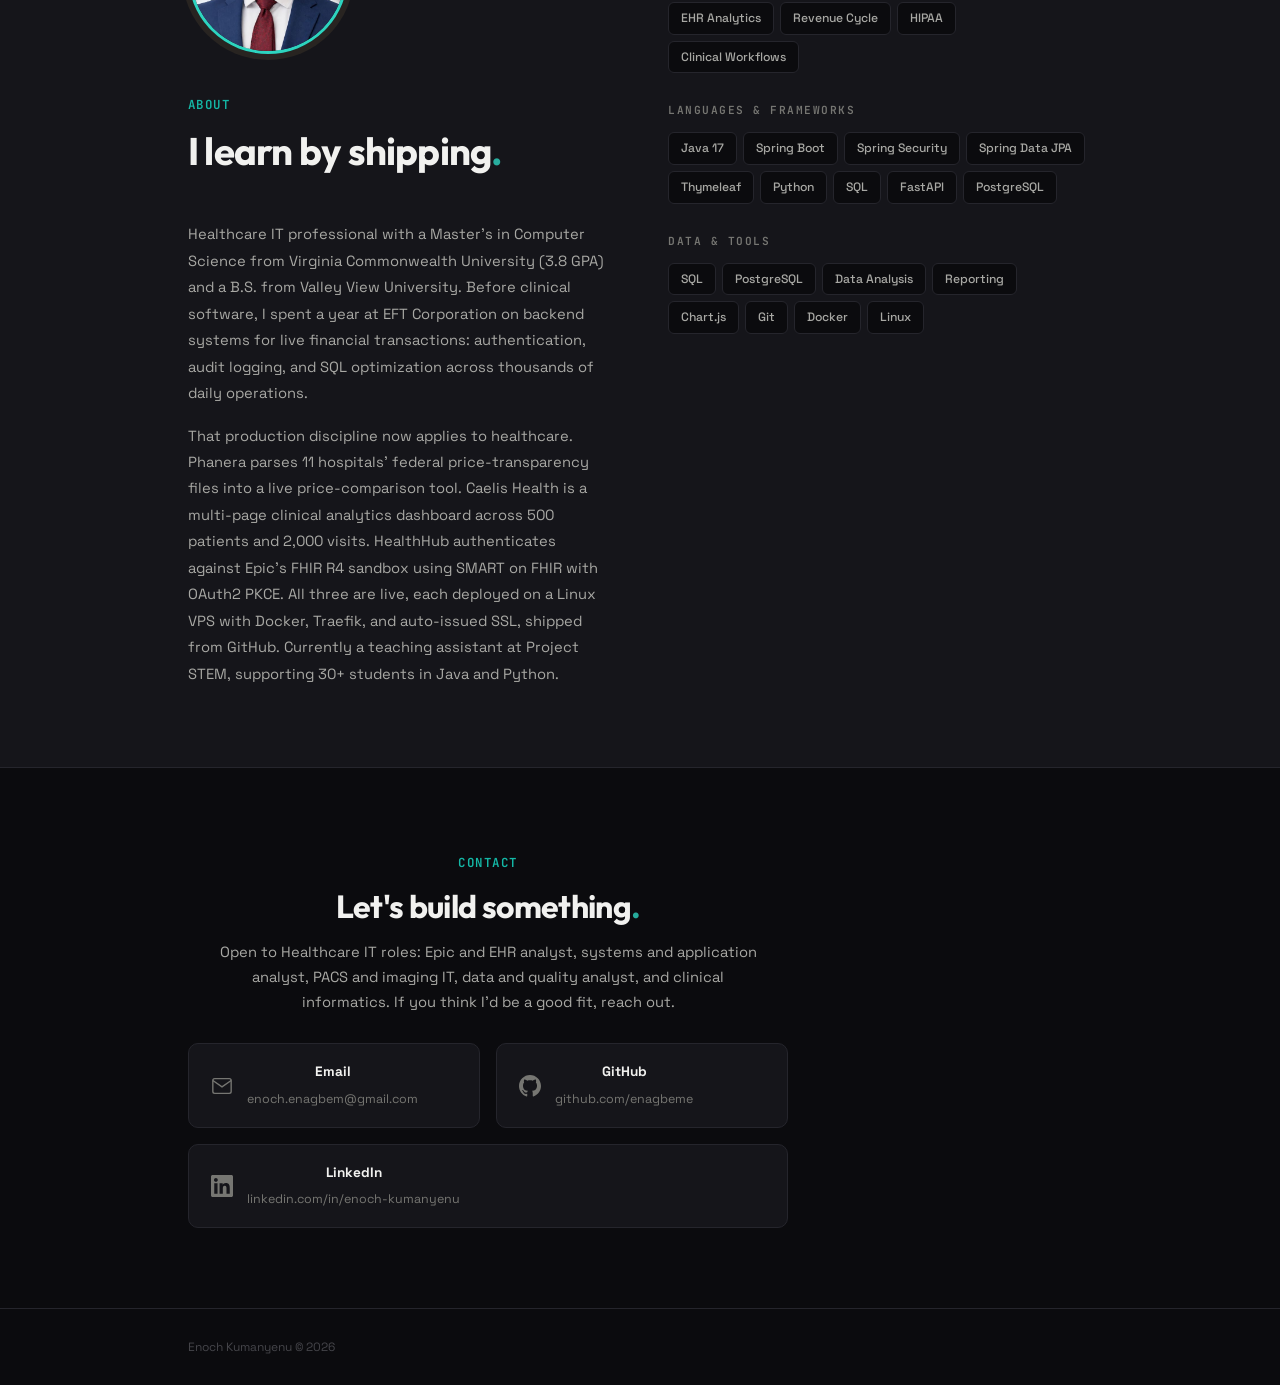
==== commit 3a1bfb83: "Refocus portfolio on healthcare IT, remove cloud engineering section - Remove Cloud Engineering proj" ====
--- a/index.html
+++ b/index.html
@@ -3,7 +3,7 @@
 <head>
     <meta charset="UTF-8">
     <meta name="viewport" content="width=device-width, initial-scale=1.0">
-    <title>Enoch Kumanyenu | Healthcare IT &middot; Cloud Engineer</title>
+    <title>Enoch Kumanyenu | Healthcare IT &middot; Epic &amp; Imaging Analyst</title>
     <link rel="preconnect" href="https://fonts.googleapis.com">
     <link href="https://fonts.googleapis.com/css2?family=Space+Grotesk:wght@400;500;600;700&family=Outfit:wght@300;400;500;600;700;800;900&family=JetBrains+Mono:wght@400;500&display=swap" rel="stylesheet">
     <link rel="stylesheet" href="css/style.css">
@@ -14,8 +14,7 @@
     <nav class="nav">
         <a href="#" class="nav-name">Enoch Kumanyenu</a>
         <div class="nav-links">
-            <a href="#work">Healthcare</a>
-            <a href="#cloud">Cloud</a>
+            <a href="#work">Projects</a>
             <a href="#about">About</a>
             <a href="#contact" class="nav-contact">Let's Talk</a>
         </div>
@@ -28,13 +27,12 @@
             <div class="hero-left">
                 <div class="hero-tag">
                     <span class="pulse"></span>
-                    Open to healthcare IT &amp; Epic analyst roles
+                    Open to healthcare IT, Epic &amp; imaging analyst roles
                 </div>
                 <h1>Healthcare IT professional.<br>Software that <span class="hero-accent">supports care.</span></h1>
                 <p class="hero-desc">
-                    Master&rsquo;s in Computer Science. Spring Boot, Epic FHIR,
-                    EHR analytics, and the production cloud infrastructure to deploy
-                    it safely.
+                    Master&rsquo;s in Computer Science. I build with Epic FHIR, HL7,
+                    and healthcare data, focused on Epic, EHR, and imaging (PACS) systems.
                 </p>
                 <div class="hero-links">
                     <a href="https://github.com/enagbeme" target="_blank" class="hero-link">
@@ -77,30 +75,23 @@
         </div>
     </section>
 
-    <!-- Services strip -->
+    <!-- Tech strip -->
     <section class="services-strip">
         <div class="strip-inner">
             <div class="service-pill"><span class="pill-dot pill-red"></span>Epic FHIR</div>
             <div class="service-pill"><span class="pill-dot pill-teal"></span>HL7 FHIR R4</div>
             <div class="service-pill"><span class="pill-dot pill-green"></span>SMART on FHIR</div>
+            <div class="service-pill"><span class="pill-dot pill-blue"></span>DICOM</div>
+            <div class="service-pill"><span class="pill-dot pill-purple"></span>PACS</div>
+            <div class="service-pill"><span class="pill-dot pill-orange"></span>Epic Radiant</div>
             <div class="service-pill"><span class="pill-dot pill-amber"></span>HIPAA</div>
-            <div class="service-pill"><span class="pill-dot pill-blue"></span>Spring Boot</div>
+            <div class="service-pill"><span class="pill-dot pill-teal"></span>EHR Analytics</div>
+            <div class="service-pill"><span class="pill-dot pill-green"></span>Revenue Cycle</div>
+            <div class="service-pill"><span class="pill-dot pill-blue"></span>SQL</div>
             <div class="service-pill"><span class="pill-dot pill-purple"></span>Java 17</div>
-            <div class="service-pill"><span class="pill-dot pill-orange"></span>EC2</div>
-            <div class="service-pill"><span class="pill-dot pill-blue"></span>S3</div>
-            <div class="service-pill"><span class="pill-dot pill-green"></span>Lambda</div>
-            <div class="service-pill"><span class="pill-dot pill-purple"></span>RDS</div>
-            <div class="service-pill"><span class="pill-dot pill-teal"></span>CloudFront</div>
-            <div class="service-pill"><span class="pill-dot pill-red"></span>SNS</div>
-            <div class="service-pill"><span class="pill-dot pill-amber"></span>IAM</div>
-            <div class="service-pill"><span class="pill-dot pill-blue"></span>VPC</div>
-            <div class="service-pill"><span class="pill-dot pill-green"></span>CloudWatch</div>
-            <div class="service-pill"><span class="pill-dot pill-blue"></span>ECS</div>
-            <div class="service-pill"><span class="pill-dot pill-orange"></span>ECR</div>
-            <div class="service-pill"><span class="pill-dot pill-teal"></span>Route 53</div>
-            <div class="service-pill"><span class="pill-dot pill-green"></span>Nginx</div>
-            <div class="service-pill"><span class="pill-dot pill-amber"></span>Let's Encrypt</div>
-            <div class="service-pill"><span class="pill-dot pill-blue"></span>ALB</div>
+            <div class="service-pill"><span class="pill-dot pill-red"></span>Spring Boot</div>
+            <div class="service-pill"><span class="pill-dot pill-green"></span>Python</div>
+            <div class="service-pill"><span class="pill-dot pill-blue"></span>Docker</div>
         </div>
     </section>
 
@@ -299,265 +290,6 @@
                         View source
                     </a>
                     <a href="https://health.enochenagbem.cloud" target="_blank" class="proj-link live">
-                        <span class="live-dot"></span>
-                        Live demo
-                    </a>
-                </div>
-            </article>
-        </div>
-    </section>
-
-    <!-- Cloud Engineering Projects -->
-    <section class="projects" id="cloud">
-        <div class="container">
-            <span class="overline">Cloud Engineering</span>
-            <h2 class="sec-heading">Production AWS, end to end<br>and all defined in code<span class="heading-dot">.</span></h2>
-
-            <!-- Project 1 -->
-            <article class="project">
-                <div class="project-header">
-                    <div class="project-num">01</div>
-                    <div class="project-meta">
-                        <h3>Containerized CI/CD Pipeline</h3>
-                        <p class="project-type">Docker + ECS Fargate + GitHub Actions</p>
-                    </div>
-                    <div class="project-badges">
-                        <span class="badge badge-blue">ECS</span>
-                        <span class="badge badge-orange">ECR</span>
-                        <span class="badge badge-green">CI/CD</span>
-                    </div>
-                </div>
-                <div class="project-body">
-                    <p>Took the Job Tracker from manual EC2 deployment to a fully automated container pipeline. Docker image builds on every push, gets stored in ECR, and deploys to ECS Fargate — zero SSH, zero downtime, zero servers to manage.</p>
-                    <div class="arch-box">
-                        <div class="arch-label">Architecture</div>
-                        <div class="arch-diagram">
-                            <div class="arch-row">
-                                <div class="arch-step">
-                                    <div class="step-icon"><svg width="20" height="20" viewBox="0 0 24 24" fill="none" stroke="currentColor" stroke-width="1.5"><path d="M15 22v-4a4.8 4.8 0 00-1-3.5c3 0 6-2 6-5.5.08-1.25-.27-2.48-1-3.5.28-1.15.28-2.35 0-3.5 0 0-1 0-3 1.5-2.64-.5-5.36-.5-8 0C6 2 5 2 5 2c-.3 1.15-.3 2.35 0 3.5A5.403 5.403 0 004 9c0 3.5 3 5.5 6 5.5-.39.49-.68 1.05-.85 1.65S8.93 17.38 9 18v4"/><path d="M9 18c-4.51 2-5-2-7-2"/></svg></div>
-                                    <span>git push</span>
-                                    <small>Developer</small>
-                                </div>
-                                <div class="arch-connector"><div class="connector-line connector-event"></div><div class="connector-arrow"></div><span class="connector-label">webhook</span></div>
-                                <div class="arch-zone">
-                                    <div class="zone-label">CI/CD Pipeline</div>
-                                    <div class="arch-step step-aws">
-                                        <div class="step-icon"><svg width="20" height="20" viewBox="0 0 24 24" fill="none" stroke="currentColor" stroke-width="1.5"><path d="M12 3l8 4.5v9L12 21l-8-4.5v-9L12 3z"/><path d="M12 12l8-4.5"/><path d="M12 12v9"/><path d="M12 12L4 7.5"/></svg></div>
-                                        <span>GitHub Actions</span>
-                                        <small>Build + test + push</small>
-                                    </div>
-                                </div>
-                                <div class="arch-connector"><div class="connector-line"></div><div class="connector-arrow"></div><span class="connector-label">image</span></div>
-                                <div class="arch-zone">
-                                    <div class="zone-label">AWS</div>
-                                    <div class="arch-zone-row">
-                                        <div class="arch-step step-aws mini">
-                                            <div class="step-icon"><svg width="16" height="16" viewBox="0 0 24 24" fill="none" stroke="currentColor" stroke-width="1.5"><ellipse cx="12" cy="5" rx="9" ry="3"/><path d="M3 5v14c0 1.66 4 3 9 3s9-1.34 9-3V5"/></svg></div>
-                                            <span>ECR</span>
-                                        </div>
-                                        <div class="arch-connector-sm">&#8594;</div>
-                                        <div class="arch-step step-aws mini">
-                                            <div class="step-icon"><svg width="16" height="16" viewBox="0 0 24 24" fill="none" stroke="currentColor" stroke-width="1.5"><rect x="2" y="2" width="20" height="8" rx="2"/><rect x="2" y="14" width="20" height="8" rx="2"/><line x1="6" y1="6" x2="6.01" y2="6"/><line x1="6" y1="18" x2="6.01" y2="18"/></svg></div>
-                                            <span>ECS Fargate</span>
-                                        </div>
-                                    </div>
-                                </div>
-                            </div>
-                            <div class="arch-note">Each commit SHA is used as the image tag for full traceability. Rollback = redeploy a previous tag.</div>
-                        </div>
-                    </div>
-                    <div class="decisions">
-                        <div class="decisions-label">Why these technologies</div>
-                        <div class="decision">
-                            <strong>ECS Fargate over EC2 for containers</strong>
-                            <p>EC2 means patching the OS, monitoring disk space, managing Docker daemon, and scaling manually. Fargate removes all of that — you define CPU/memory and AWS handles the rest. The tradeoff is less control over the host, but for a web app that's a good trade.</p>
-                        </div>
-                        <div class="decision">
-                            <strong>ECR over Docker Hub</strong>
-                            <p>ECR is private by default and in the same AWS network as ECS, so image pulls are fast and free. Docker Hub has rate limits on free accounts (100 pulls/6 hours) which can break CI/CD pipelines.</p>
-                        </div>
-                        <div class="decision">
-                            <strong>GitHub Actions over Jenkins or CodePipeline</strong>
-                            <p>GitHub Actions lives where the code lives — no separate CI server to manage. AWS CodePipeline would add another AWS service to maintain. Jenkins would need its own EC2 instance. GitHub Actions is free for public repos and has official AWS actions.</p>
-                        </div>
-                    </div>
-                    <div class="learnings">
-                        <div class="learning">Docker multi-layer caching — dependencies installed before code for fast rebuilds</div>
-                        <div class="learning">GitHub Actions CI/CD — auto deploys on every push to main, zero manual steps</div>
-                        <div class="learning">Evolution from manual EC2 + systemd to serverless Fargate containers</div>
-                    </div>
-                </div>
-                <div class="project-footer">
-                    <a href="https://github.com/enagbeme/job-tracker" target="_blank" class="proj-link">
-                        <svg width="15" height="15" viewBox="0 0 24 24" fill="currentColor"><path d="M12 0c-6.626 0-12 5.373-12 12 0 5.302 3.438 9.8 8.207 11.387.599.111.793-.261.793-.577v-2.234c-3.338.726-4.033-1.416-4.033-1.416-.546-1.387-1.333-1.756-1.333-1.756-1.089-.745.083-.729.083-.729 1.205.084 1.839 1.237 1.839 1.237 1.07 1.834 2.807 1.304 3.492.997.107-.775.418-1.305.762-1.604-2.665-.305-5.467-1.334-5.467-5.931 0-1.311.469-2.381 1.236-3.221-.124-.303-.535-1.524.117-3.176 0 0 1.008-.322 3.301 1.23.957-.266 1.983-.399 3.003-.404 1.02.005 2.047.138 3.006.404 2.291-1.552 3.297-1.23 3.297-1.23.653 1.653.242 2.874.118 3.176.77.84 1.235 1.911 1.235 3.221 0 4.609-2.807 5.624-5.479 5.921.43.372.823 1.102.823 2.222v3.293c0 .319.192.694.801.576 4.765-1.589 8.199-6.086 8.199-11.386 0-6.627-5.373-12-12-12z"/></svg>
-                        View source
-                    </a>
-                    <a href="http://3.144.48.59:8000" target="_blank" class="proj-link live">
-                        <span class="live-dot"></span>
-                        Live demo
-                    </a>
-                </div>
-            </article>
-
-            <!-- Project 2 -->
-            <article class="project">
-                <div class="project-header">
-                    <div class="project-num">02</div>
-                    <div class="project-meta">
-                        <h3>Terraform Infrastructure</h3>
-                        <p class="project-type">Infrastructure as Code</p>
-                    </div>
-                    <div class="project-badges">
-                        <span class="badge badge-purple">Terraform</span>
-                        <span class="badge badge-blue">ECS</span>
-                        <span class="badge badge-orange">ECR</span>
-                    </div>
-                </div>
-                <div class="project-body">
-                    <p>Took everything I built by hand in the AWS Console and defined it as code. One command creates the entire infrastructure — ECR, ECS Fargate, IAM roles, security groups, CloudWatch logging. One command tears it all down. Version-controlled, reviewable, reproducible.</p>
-                    <div class="arch-box">
-                        <div class="arch-label">Architecture</div>
-                        <div class="arch-diagram">
-                            <div class="arch-row">
-                                <div class="arch-step">
-                                    <div class="step-icon"><svg width="20" height="20" viewBox="0 0 24 24" fill="none" stroke="currentColor" stroke-width="1.5"><path d="M14 2H6a2 2 0 00-2 2v16a2 2 0 002 2h12a2 2 0 002-2V8z"/><polyline points="14 2 14 8 20 8"/><line x1="16" y1="13" x2="8" y2="13"/><line x1="16" y1="17" x2="8" y2="17"/></svg></div>
-                                    <span>.tf files</span>
-                                    <small>8 files, 7 resources</small>
-                                </div>
-                                <div class="arch-connector"><div class="connector-line connector-event"></div><div class="connector-arrow"></div><span class="connector-label">plan &rarr; apply</span></div>
-                                <div class="arch-zone">
-                                    <div class="zone-label">Terraform creates on AWS</div>
-                                    <div class="arch-resource-grid">
-                                        <div class="resource-item"><span class="resource-dot resource-blue"></span>ECS Cluster</div>
-                                        <div class="resource-item"><span class="resource-dot resource-blue"></span>ECS Service</div>
-                                        <div class="resource-item"><span class="resource-dot resource-blue"></span>Task Definition</div>
-                                        <div class="resource-item"><span class="resource-dot resource-orange"></span>ECR Repository</div>
-                                        <div class="resource-item"><span class="resource-dot resource-green"></span>IAM Role + Policy</div>
-                                        <div class="resource-item"><span class="resource-dot resource-purple"></span>Security Group</div>
-                                        <div class="resource-item"><span class="resource-dot resource-red"></span>CloudWatch Logs</div>
-                                    </div>
-                                </div>
-                            </div>
-                            <div class="arch-note">State file tracks every resource. <code>terraform destroy</code> removes all 7 in the correct dependency order.</div>
-                        </div>
-                    </div>
-                    <div class="decisions">
-                        <div class="decisions-label">Why these technologies</div>
-                        <div class="decision">
-                            <strong>Terraform over CloudFormation</strong>
-                            <p>CloudFormation is AWS-only. Terraform works with AWS, GCP, Azure, and 3,000+ providers. If I ever work with multi-cloud or non-AWS services, the same tool and language apply. The tradeoff is that CloudFormation has tighter AWS integration and catches some errors earlier.</p>
-                        </div>
-                        <div class="decision">
-                            <strong>IaC over console clicking</strong>
-                            <p>The console is fine for learning, but infrastructure built by hand is undocumented, unreproducible, and unauditable. With Terraform, the code IS the documentation. Changes go through pull requests. If a region goes down, <code>terraform apply</code> rebuilds everything elsewhere in minutes.</p>
-                        </div>
-                        <div class="decision">
-                            <strong>Separate repo over embedding in the app repo</strong>
-                            <p>Infrastructure and application code have different lifecycles. App code changes daily; infrastructure changes rarely. Separate repos mean separate CI/CD pipelines, separate permissions, and clearer ownership. The tradeoff is managing two repos instead of one.</p>
-                        </div>
-                    </div>
-                    <div class="learnings">
-                        <div class="learning">Declarative IaC — define what you want, Terraform figures out how to build it</div>
-                        <div class="learning">Plan before apply — always preview changes before they hit production</div>
-                        <div class="learning">State management — Terraform tracks resources and detects drift</div>
-                    </div>
-                </div>
-                <div class="project-footer">
-                    <a href="https://github.com/enagbeme/terraform-infra" target="_blank" class="proj-link">
-                        <svg width="15" height="15" viewBox="0 0 24 24" fill="currentColor"><path d="M12 0c-6.626 0-12 5.373-12 12 0 5.302 3.438 9.8 8.207 11.387.599.111.793-.261.793-.577v-2.234c-3.338.726-4.033-1.416-4.033-1.416-.546-1.387-1.333-1.756-1.333-1.756-1.089-.745.083-.729.083-.729 1.205.084 1.839 1.237 1.839 1.237 1.07 1.834 2.807 1.304 3.492.997.107-.775.418-1.305.762-1.604-2.665-.305-5.467-1.334-5.467-5.931 0-1.311.469-2.381 1.236-3.221-.124-.303-.535-1.524.117-3.176 0 0 1.008-.322 3.301 1.23.957-.266 1.983-.399 3.003-.404 1.02.005 2.047.138 3.006.404 2.291-1.552 3.297-1.23 3.297-1.23.653 1.653.242 2.874.118 3.176.77.84 1.235 1.911 1.235 3.221 0 4.609-2.807 5.624-5.479 5.921.43.372.823 1.102.823 2.222v3.293c0 .319.192.694.801.576 4.765-1.589 8.199-6.086 8.199-11.386 0-6.627-5.373-12-12-12z"/></svg>
-                        View source
-                    </a>
-                </div>
-            </article>
-
-            <!-- Project 3 -->
-            <article class="project">
-                <div class="project-header">
-                    <div class="project-num">03</div>
-                    <div class="project-meta">
-                        <h3>Snip — URL Shortener</h3>
-                        <p class="project-type">Full-Stack Production App on AWS</p>
-                    </div>
-                    <div class="project-badges">
-                        <span class="badge badge-blue">ECS</span>
-                        <span class="badge badge-green">RDS</span>
-                        <span class="badge badge-purple">Terraform</span>
-                        <span class="badge badge-orange">ALB</span>
-                    </div>
-                </div>
-                <div class="project-body">
-                    <p>A production URL shortener with click analytics. Paste a long URL, get a short trackable link. Every click is logged — timestamp, IP, referrer — and displayed on an analytics dashboard. Built with Java Spring Boot, deployed on ECS Fargate behind an Application Load Balancer with HTTPS. Entire infrastructure — 34 AWS resources — defined in Terraform.</p>
-                    <div class="arch-box">
-                        <div class="arch-label">Architecture</div>
-                        <div class="arch-diagram">
-                            <div class="arch-row">
-                                <div class="arch-step">
-                                    <div class="step-icon"><svg width="20" height="20" viewBox="0 0 24 24" fill="none" stroke="currentColor" stroke-width="1.5"><circle cx="12" cy="12" r="10"/><line x1="2" y1="12" x2="22" y2="12"/><path d="M12 2a15.3 15.3 0 014 10 15.3 15.3 0 01-4 10 15.3 15.3 0 01-4-10 15.3 15.3 0 014-10z"/></svg></div>
-                                    <span>User</span>
-                                    <small>HTTPS</small>
-                                </div>
-                                <div class="arch-connector"><div class="connector-line"></div><div class="connector-arrow"></div></div>
-                                <div class="arch-zone">
-                                    <div class="zone-label">AWS VPC (us-east-2)</div>
-                                    <div class="arch-zone-row">
-                                        <div class="arch-zone-inner">
-                                            <div class="zone-label-sm">Public Subnet</div>
-                                            <div class="arch-zone-row">
-                                                <div class="arch-step step-aws mini">
-                                                    <div class="step-icon"><svg width="16" height="16" viewBox="0 0 24 24" fill="none" stroke="currentColor" stroke-width="1.5"><rect x="2" y="2" width="20" height="8" rx="2"/><rect x="2" y="14" width="20" height="8" rx="2"/></svg></div>
-                                                    <span>ALB</span>
-                                                    <small>HTTPS:443</small>
-                                                </div>
-                                                <div class="arch-connector-sm">→</div>
-                                                <div class="arch-step step-aws mini">
-                                                    <div class="step-icon"><svg width="16" height="16" viewBox="0 0 24 24" fill="none" stroke="currentColor" stroke-width="1.5"><rect x="2" y="2" width="20" height="8" rx="2"/><rect x="2" y="14" width="20" height="8" rx="2"/><line x1="6" y1="6" x2="6.01" y2="6"/><line x1="6" y1="18" x2="6.01" y2="18"/></svg></div>
-                                                    <span>ECS Fargate</span>
-                                                    <small>Spring Boot</small>
-                                                </div>
-                                            </div>
-                                        </div>
-                                        <div class="arch-connector"><div class="connector-line connector-private"></div><div class="connector-arrow"></div><span class="connector-label">port 5432</span></div>
-                                        <div class="arch-zone-inner">
-                                            <div class="zone-label-sm">Private Subnet</div>
-                                            <div class="arch-step step-aws mini">
-                                                <div class="step-icon"><svg width="16" height="16" viewBox="0 0 24 24" fill="none" stroke="currentColor" stroke-width="1.5"><ellipse cx="12" cy="5" rx="9" ry="3"/><path d="M21 12c0 1.66-4 3-9 3s-9-1.34-9-3"/><path d="M3 5v14c0 1.66 4 3 9 3s9-1.34 9-3V5"/></svg></div>
-                                                <span>RDS PostgreSQL</span>
-                                                <small>No public access</small>
-                                            </div>
-                                        </div>
-                                    </div>
-                                </div>
-                            </div>
-                            <div class="arch-note">34 AWS resources defined in Terraform. GitHub Actions builds + deploys on every push to main. Route 53 → ALB → ECS → RDS chain with security group isolation at every layer.</div>
-                        </div>
-                    </div>
-                    <div class="decisions">
-                        <div class="decisions-label">Why these technologies</div>
-                        <div class="decision">
-                            <strong>Application Load Balancer over exposing ECS directly</strong>
-                            <p>ECS Fargate tasks get public IPs but no SSL support. The ALB terminates HTTPS, runs health checks, and allows scaling to multiple containers without changing DNS. Without it, there's no HTTPS, no health monitoring, and no zero-downtime deployments.</p>
-                        </div>
-                        <div class="decision">
-                            <strong>Java Spring Boot over Python FastAPI</strong>
-                            <p>Most enterprise cloud and backend roles use Java. Spring Boot has built-in dependency injection, JPA for database access, and Thymeleaf for server-side rendering — a complete production framework. The tradeoff is a heavier JAR and longer build times vs FastAPI's simplicity.</p>
-                        </div>
-                        <div class="decision">
-                            <strong>RDS in a private subnet over a public database</strong>
-                            <p>The database has no public IP. Only the ECS security group can reach port 5432. Even with valid credentials, external connections are blocked at the network level. Defense in depth — security groups + private subnet + VPC isolation.</p>
-                        </div>
-                    </div>
-                    <div class="learnings">
-                        <div class="learning">VPC design with public/private subnets — ALB in public, RDS in private, security group chaining</div>
-                        <div class="learning">ALB health checks and HTTPS termination — SSL at the load balancer, plain HTTP internally</div>
-                        <div class="learning">Spring Data JPA entity lifecycle — managed vs detached entities and transaction boundaries</div>
-                    </div>
-                </div>
-                <div class="project-footer">
-                    <a href="https://github.com/enagbeme/url-shortener" target="_blank" class="proj-link">
-                        <svg width="15" height="15" viewBox="0 0 24 24" fill="currentColor"><path d="M12 0c-6.626 0-12 5.373-12 12 0 5.302 3.438 9.8 8.207 11.387.599.111.793-.261.793-.577v-2.234c-3.338.726-4.033-1.416-4.033-1.416-.546-1.387-1.333-1.756-1.333-1.756-1.089-.745.083-.729.083-.729 1.205.084 1.839 1.237 1.839 1.237 1.07 1.834 2.807 1.304 3.492.997.107-.775.418-1.305.762-1.604-2.665-.305-5.467-1.334-5.467-5.931 0-1.311.469-2.381 1.236-3.221-.124-.303-.535-1.524.117-3.176 0 0 1.008-.322 3.301 1.23.957-.266 1.983-.399 3.003-.404 1.02.005 2.047.138 3.006.404 2.291-1.552 3.297-1.23 3.297-1.23.653 1.653.242 2.874.118 3.176.77.84 1.235 1.911 1.235 3.221 0 4.609-2.807 5.624-5.479 5.921.43.372.823 1.102.823 2.222v3.293c0 .319.192.694.801.576 4.765-1.589 8.199-6.086 8.199-11.386 0-6.627-5.373-12-12-12z"/></svg>
-                        View source
-                    </a>
-                    <a href="https://link.enochenagbem.cloud" target="_blank" class="proj-link live">
                         <span class="live-dot"></span>
                         Live demo
                     </a>
@@ -597,7 +329,7 @@
                     <div class="skill-block">
                         <h4>Healthcare IT</h4>
                         <div class="skill-list">
-                            <span>Epic FHIR Sandbox</span><span>HL7 FHIR R4</span><span>SMART on FHIR</span><span>OAuth2 PKCE</span><span>HAPI FHIR</span><span>EHR Analytics</span><span>HIPAA Fundamentals</span><span>Clinical Workflows</span>
+                            <span>Epic FHIR</span><span>HL7 FHIR R4</span><span>SMART on FHIR</span><span>Imaging Interoperability</span><span>Epic Radiant</span><span>HAPI FHIR</span><span>EHR Analytics</span><span>Revenue Cycle</span><span>HIPAA</span><span>Clinical Workflows</span>
                         </div>
                     </div>
                     <div class="skill-block">
@@ -607,9 +339,9 @@
                         </div>
                     </div>
                     <div class="skill-block">
-                        <h4>Cloud &amp; DevOps</h4>
+                        <h4>Data &amp; Tools</h4>
                         <div class="skill-list">
-                            <span>AWS ECS Fargate</span><span>RDS</span><span>ALB</span><span>Route 53</span><span>VPC</span><span>IAM</span><span>CloudWatch</span><span>Terraform</span><span>Docker</span><span>GitHub Actions</span><span>Linux</span><span>Nginx</span>
+                            <span>SQL</span><span>PostgreSQL</span><span>Data Analysis</span><span>Reporting</span><span>Chart.js</span><span>Git</span><span>Docker</span><span>Linux</span>
                         </div>
                     </div>
                 </div>
@@ -623,7 +355,7 @@
             <div class="contact-inner">
                 <span class="overline">Contact</span>
                 <h2 class="sec-heading">Let's build something<span class="heading-dot">.</span></h2>
-                <p>Open to Healthcare IT roles like Epic Project Manager, Technical Solutions Engineer, and EHR Analyst, as well as cloud engineering positions where both skills apply. If you think I'd be a good fit, reach out.</p>
+                <p>Open to Healthcare IT roles: Epic and EHR analyst, systems and application analyst, PACS and imaging IT, data and quality analyst, and clinical informatics. If you think I&rsquo;d be a good fit, reach out.</p>
                 <div class="contact-row">
                     <a href="mailto:enoch.enagbem@gmail.com" class="contact-card">
                         <svg width="22" height="22" viewBox="0 0 24 24" fill="none" stroke="currentColor" stroke-width="1.5"><path d="M4 4h16c1.1 0 2 .9 2 2v12c0 1.1-.9 2-2 2H4c-1.1 0-2-.9-2-2V6c0-1.1.9-2 2-2z"/><polyline points="22,6 12,13 2,6"/></svg>
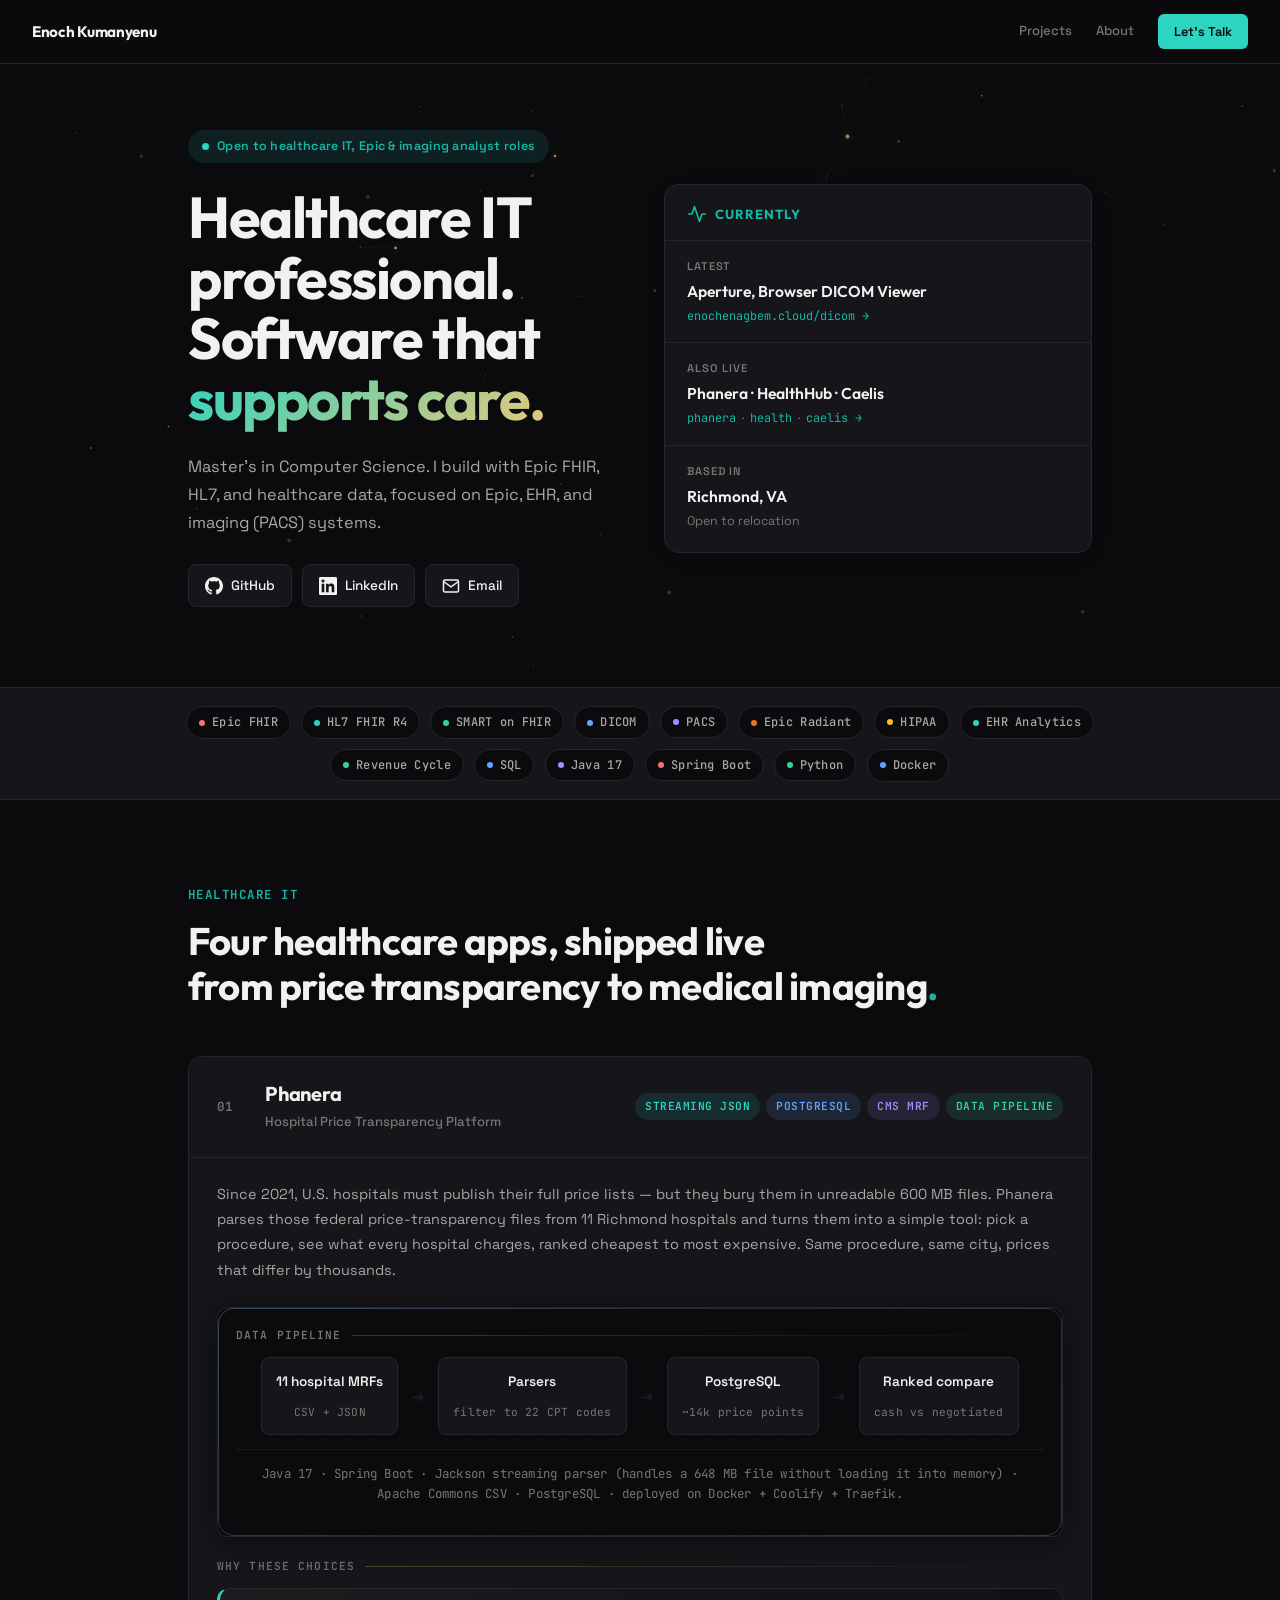
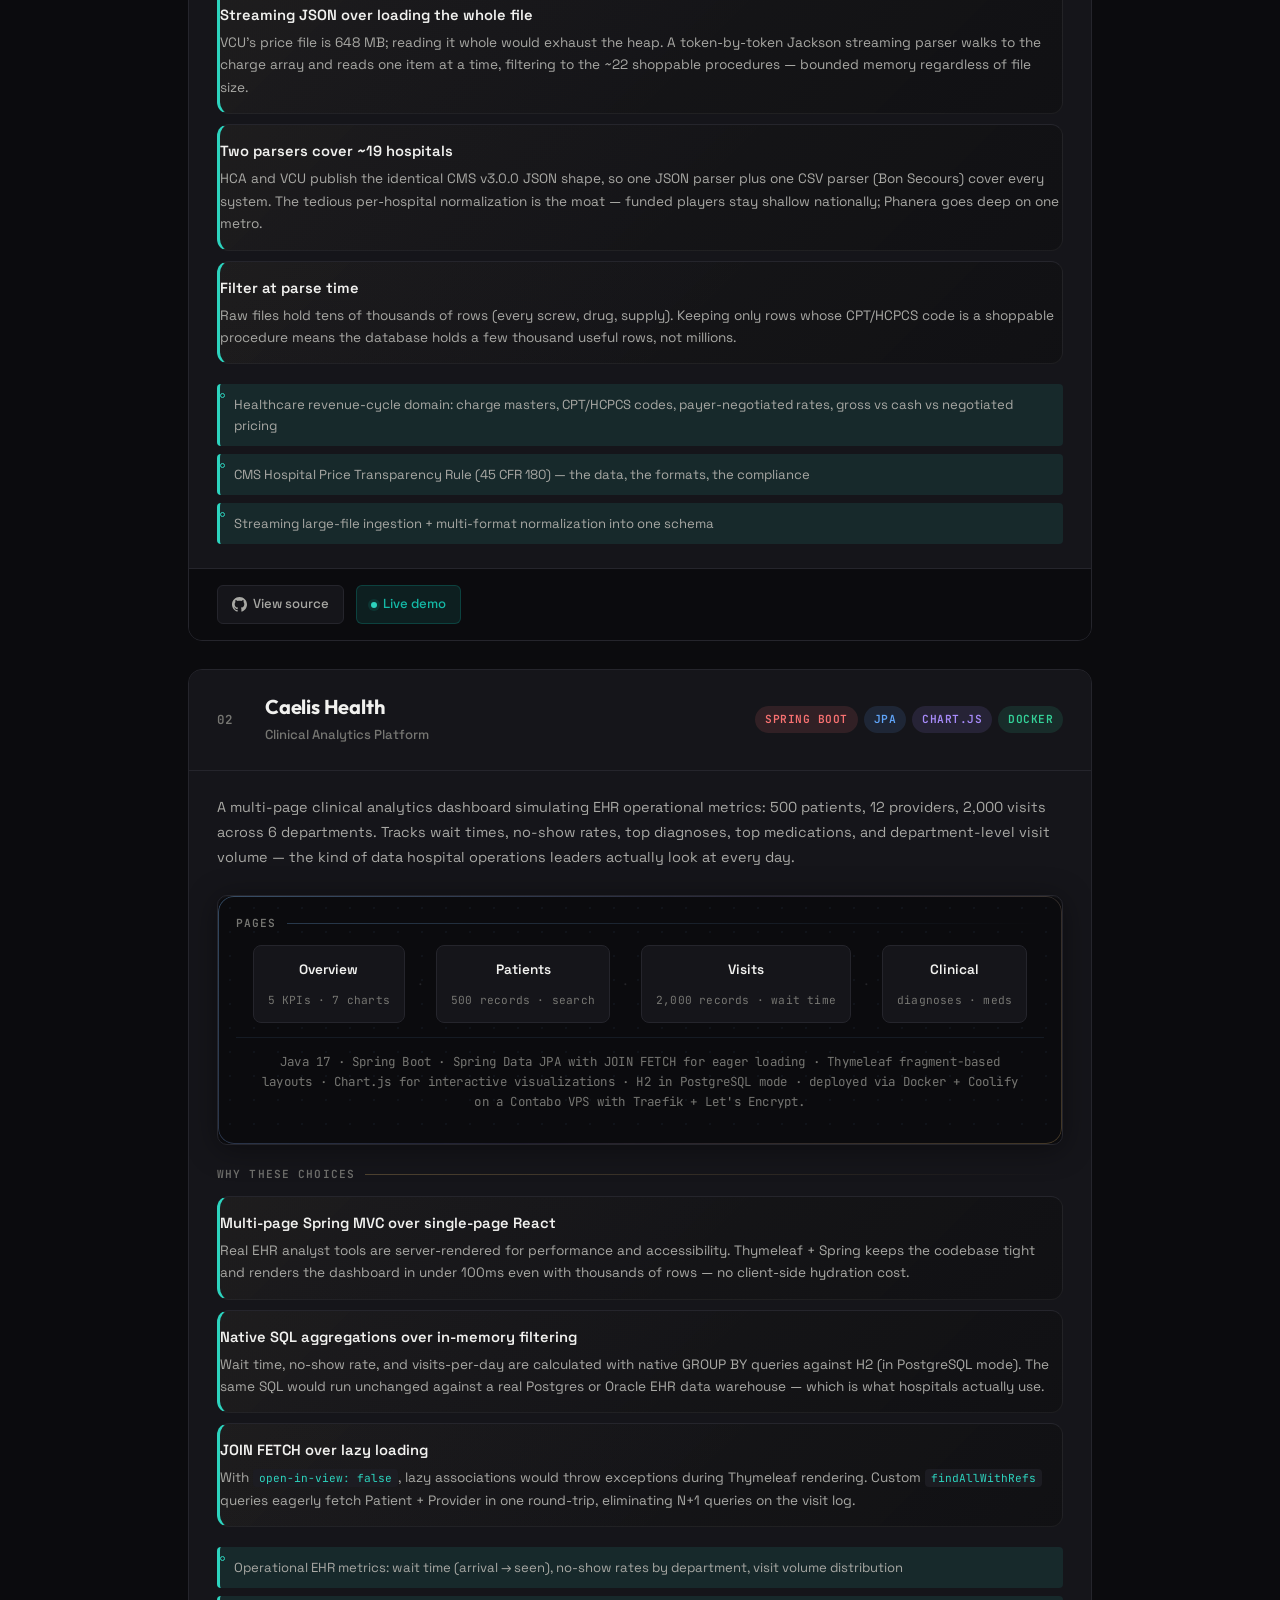
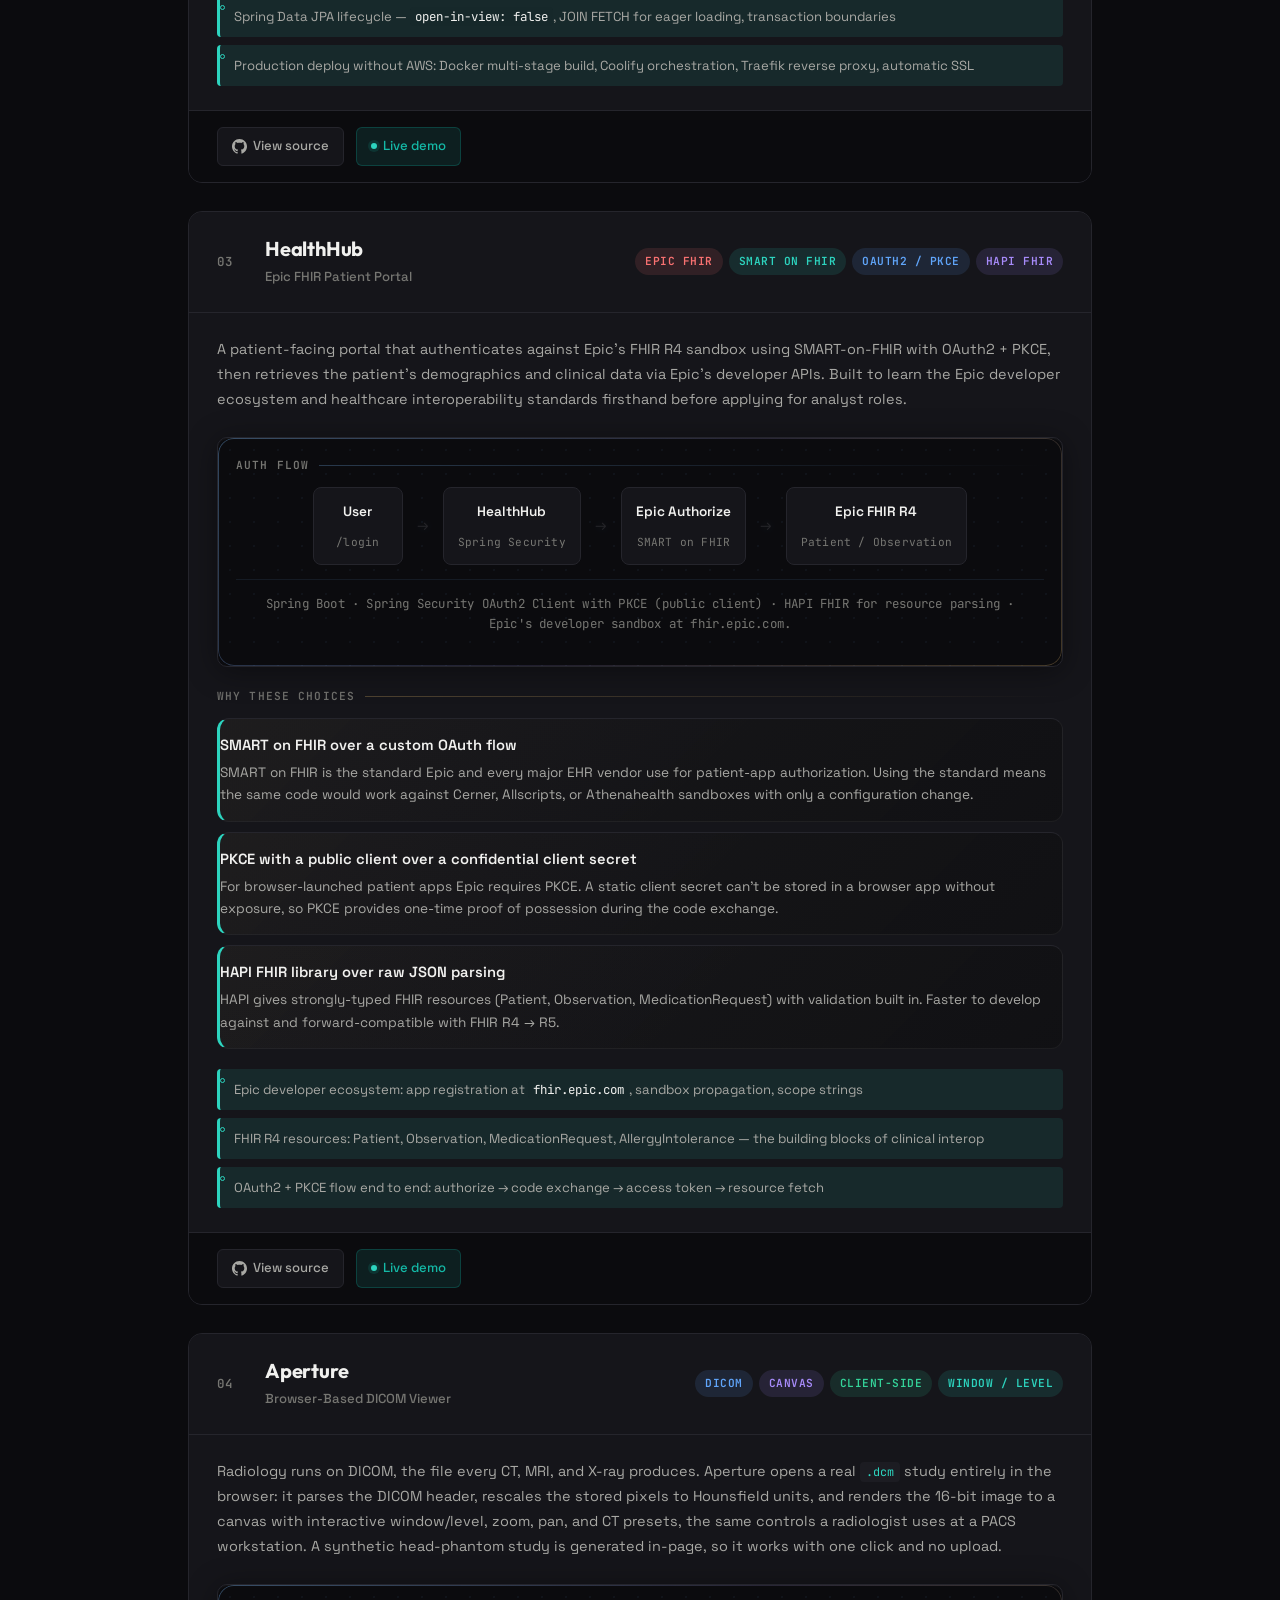
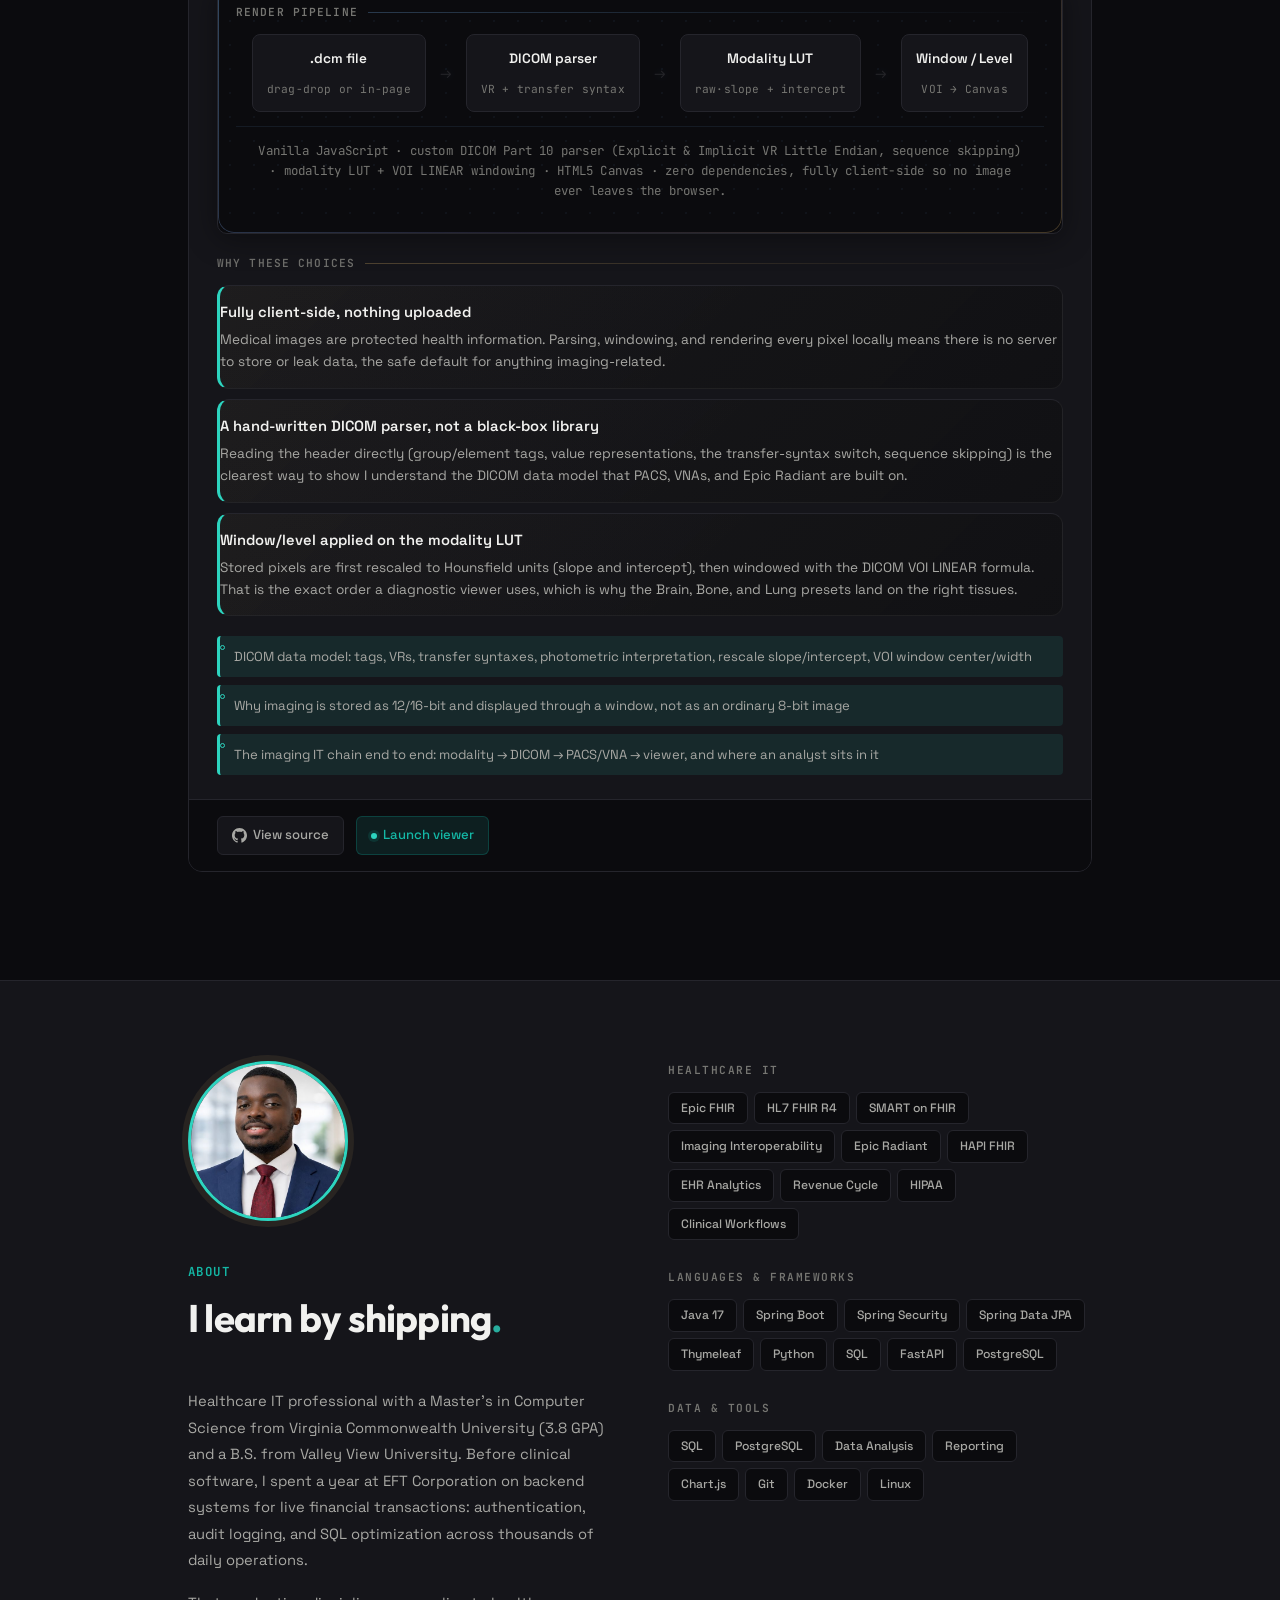
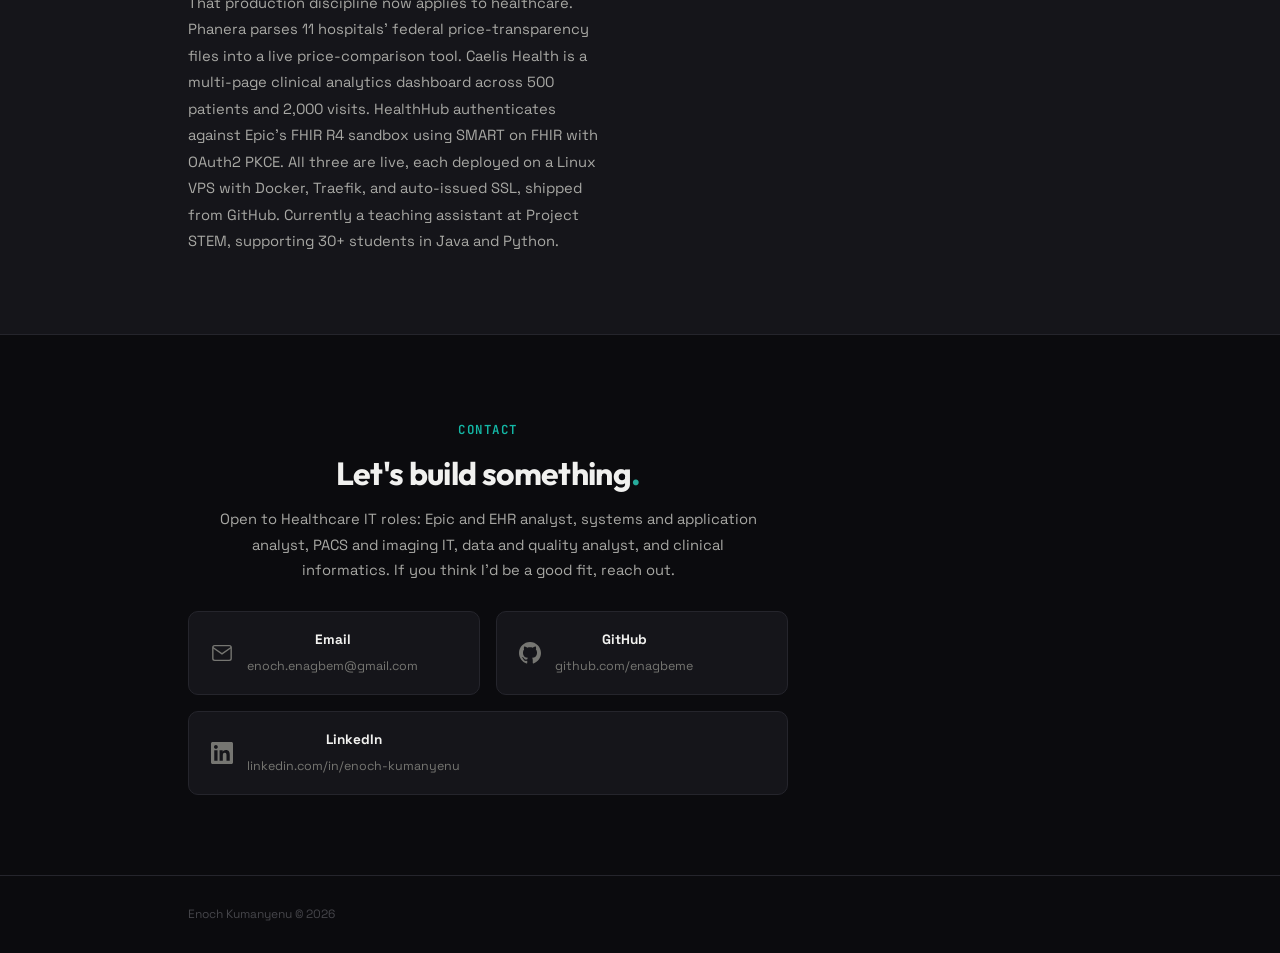
==== commit 912896ee: "Add Aperture, a client-side DICOM viewer (Healthcare project 04) - New dicom.html: vanilla-JS DICOM " ====
--- a/index.html
+++ b/index.html
@@ -57,13 +57,13 @@
                     </div>
                     <div class="current-row">
                         <div class="current-label">Latest</div>
-                        <div class="current-value">Phanera, Hospital Price Transparency</div>
-                        <div class="current-meta"><a href="https://phanera.enochenagbem.cloud" target="_blank">phanera.enochenagbem.cloud &rarr;</a></div>
+                        <div class="current-value">Aperture, Browser DICOM Viewer</div>
+                        <div class="current-meta"><a href="dicom.html">enochenagbem.cloud/dicom &rarr;</a></div>
                     </div>
                     <div class="current-row">
                         <div class="current-label">Also live</div>
-                        <div class="current-value">HealthHub &middot; Caelis Health</div>
-                        <div class="current-meta"><a href="https://health.enochenagbem.cloud" target="_blank">health</a> &middot; <a href="https://caelis.enochenagbem.cloud" target="_blank">caelis &rarr;</a></div>
+                        <div class="current-value">Phanera &middot; HealthHub &middot; Caelis</div>
+                        <div class="current-meta"><a href="https://phanera.enochenagbem.cloud" target="_blank">phanera</a> &middot; <a href="https://health.enochenagbem.cloud" target="_blank">health</a> &middot; <a href="https://caelis.enochenagbem.cloud" target="_blank">caelis &rarr;</a></div>
                     </div>
                     <div class="current-row last">
                         <div class="current-label">Based in</div>
@@ -99,7 +99,7 @@
     <section class="projects" id="work">
         <div class="container">
             <span class="overline">Healthcare IT</span>
-            <h2 class="sec-heading">Three healthcare apps, shipped live<br>from price transparency to Epic FHIR<span class="heading-dot">.</span></h2>
+            <h2 class="sec-heading">Four healthcare apps, shipped live<br>from price transparency to medical imaging<span class="heading-dot">.</span></h2>
 
             <!-- Project H1 — Phanera -->
             <article class="project">
@@ -292,6 +292,71 @@
                     <a href="https://health.enochenagbem.cloud" target="_blank" class="proj-link live">
                         <span class="live-dot"></span>
                         Live demo
+                    </a>
+                </div>
+            </article>
+
+            <!-- Project H4 — Aperture -->
+            <article class="project">
+                <div class="project-header">
+                    <div class="project-num">04</div>
+                    <div class="project-meta">
+                        <h3>Aperture</h3>
+                        <p class="project-type">Browser-Based DICOM Viewer</p>
+                    </div>
+                    <div class="project-badges">
+                        <span class="badge badge-blue">DICOM</span>
+                        <span class="badge badge-purple">Canvas</span>
+                        <span class="badge badge-green">Client-Side</span>
+                        <span class="badge badge-teal">Window / Level</span>
+                    </div>
+                </div>
+                <div class="project-body">
+                    <p>Radiology runs on DICOM, the file every CT, MRI, and X-ray produces. Aperture opens a real <code>.dcm</code> study entirely in the browser: it parses the DICOM header, rescales the stored pixels to Hounsfield units, and renders the 16-bit image to a canvas with interactive window/level, zoom, pan, and CT presets, the same controls a radiologist uses at a PACS workstation. A synthetic head-phantom study is generated in-page, so it works with one click and no upload.</p>
+                    <div class="arch-box">
+                        <div class="arch-label">Render Pipeline</div>
+                        <div class="arch-diagram">
+                            <div class="arch-row">
+                                <div class="arch-step"><span>.dcm file</span><small>drag-drop or in-page</small></div>
+                                <div class="arch-connector-sm">&rarr;</div>
+                                <div class="arch-step"><span>DICOM parser</span><small>VR + transfer syntax</small></div>
+                                <div class="arch-connector-sm">&rarr;</div>
+                                <div class="arch-step"><span>Modality LUT</span><small>raw&middot;slope + intercept</small></div>
+                                <div class="arch-connector-sm">&rarr;</div>
+                                <div class="arch-step"><span>Window / Level</span><small>VOI &rarr; Canvas</small></div>
+                            </div>
+                            <div class="arch-note">Vanilla JavaScript &middot; custom DICOM Part 10 parser (Explicit &amp; Implicit VR Little Endian, sequence skipping) &middot; modality LUT + VOI LINEAR windowing &middot; HTML5 Canvas &middot; zero dependencies, fully client-side so no image ever leaves the browser.</div>
+                        </div>
+                    </div>
+                    <div class="decisions">
+                        <div class="decisions-label">Why these choices</div>
+                        <div class="decision">
+                            <strong>Fully client-side, nothing uploaded</strong>
+                            <p>Medical images are protected health information. Parsing, windowing, and rendering every pixel locally means there is no server to store or leak data, the safe default for anything imaging-related.</p>
+                        </div>
+                        <div class="decision">
+                            <strong>A hand-written DICOM parser, not a black-box library</strong>
+                            <p>Reading the header directly (group/element tags, value representations, the transfer-syntax switch, sequence skipping) is the clearest way to show I understand the DICOM data model that PACS, VNAs, and Epic Radiant are built on.</p>
+                        </div>
+                        <div class="decision">
+                            <strong>Window/level applied on the modality LUT</strong>
+                            <p>Stored pixels are first rescaled to Hounsfield units (slope and intercept), then windowed with the DICOM VOI LINEAR formula. That is the exact order a diagnostic viewer uses, which is why the Brain, Bone, and Lung presets land on the right tissues.</p>
+                        </div>
+                    </div>
+                    <div class="learnings">
+                        <div class="learning">DICOM data model: tags, VRs, transfer syntaxes, photometric interpretation, rescale slope/intercept, VOI window center/width</div>
+                        <div class="learning">Why imaging is stored as 12/16-bit and displayed through a window, not as an ordinary 8-bit image</div>
+                        <div class="learning">The imaging IT chain end to end: modality &rarr; DICOM &rarr; PACS/VNA &rarr; viewer, and where an analyst sits in it</div>
+                    </div>
+                </div>
+                <div class="project-footer">
+                    <a href="https://github.com/enagbeme/cloud-portfolio/blob/main/dicom.html" target="_blank" class="proj-link">
+                        <svg width="15" height="15" viewBox="0 0 24 24" fill="currentColor"><path d="M12 0c-6.626 0-12 5.373-12 12 0 5.302 3.438 9.8 8.207 11.387.599.111.793-.261.793-.577v-2.234c-3.338.726-4.033-1.416-4.033-1.416-.546-1.387-1.333-1.756-1.333-1.756-1.089-.745.083-.729.083-.729 1.205.084 1.839 1.237 1.839 1.237 1.07 1.834 2.807 1.304 3.492.997.107-.775.418-1.305.762-1.604-2.665-.305-5.467-1.334-5.467-5.931 0-1.311.469-2.381 1.236-3.221-.124-.303-.535-1.524.117-3.176 0 0 1.008-.322 3.301 1.23.957-.266 1.983-.399 3.003-.404 1.02.005 2.047.138 3.006.404 2.291-1.552 3.297-1.23 3.297-1.23.653 1.653.242 2.874.118 3.176.77.84 1.235 1.911 1.235 3.221 0 4.609-2.807 5.624-5.479 5.921.43.372.823 1.102.823 2.222v3.293c0 .319.192.694.801.576 4.765-1.589 8.199-6.086 8.199-11.386 0-6.627-5.373-12-12-12z"/></svg>
+                        View source
+                    </a>
+                    <a href="dicom.html" class="proj-link live">
+                        <span class="live-dot"></span>
+                        Launch viewer
                     </a>
                 </div>
             </article>
